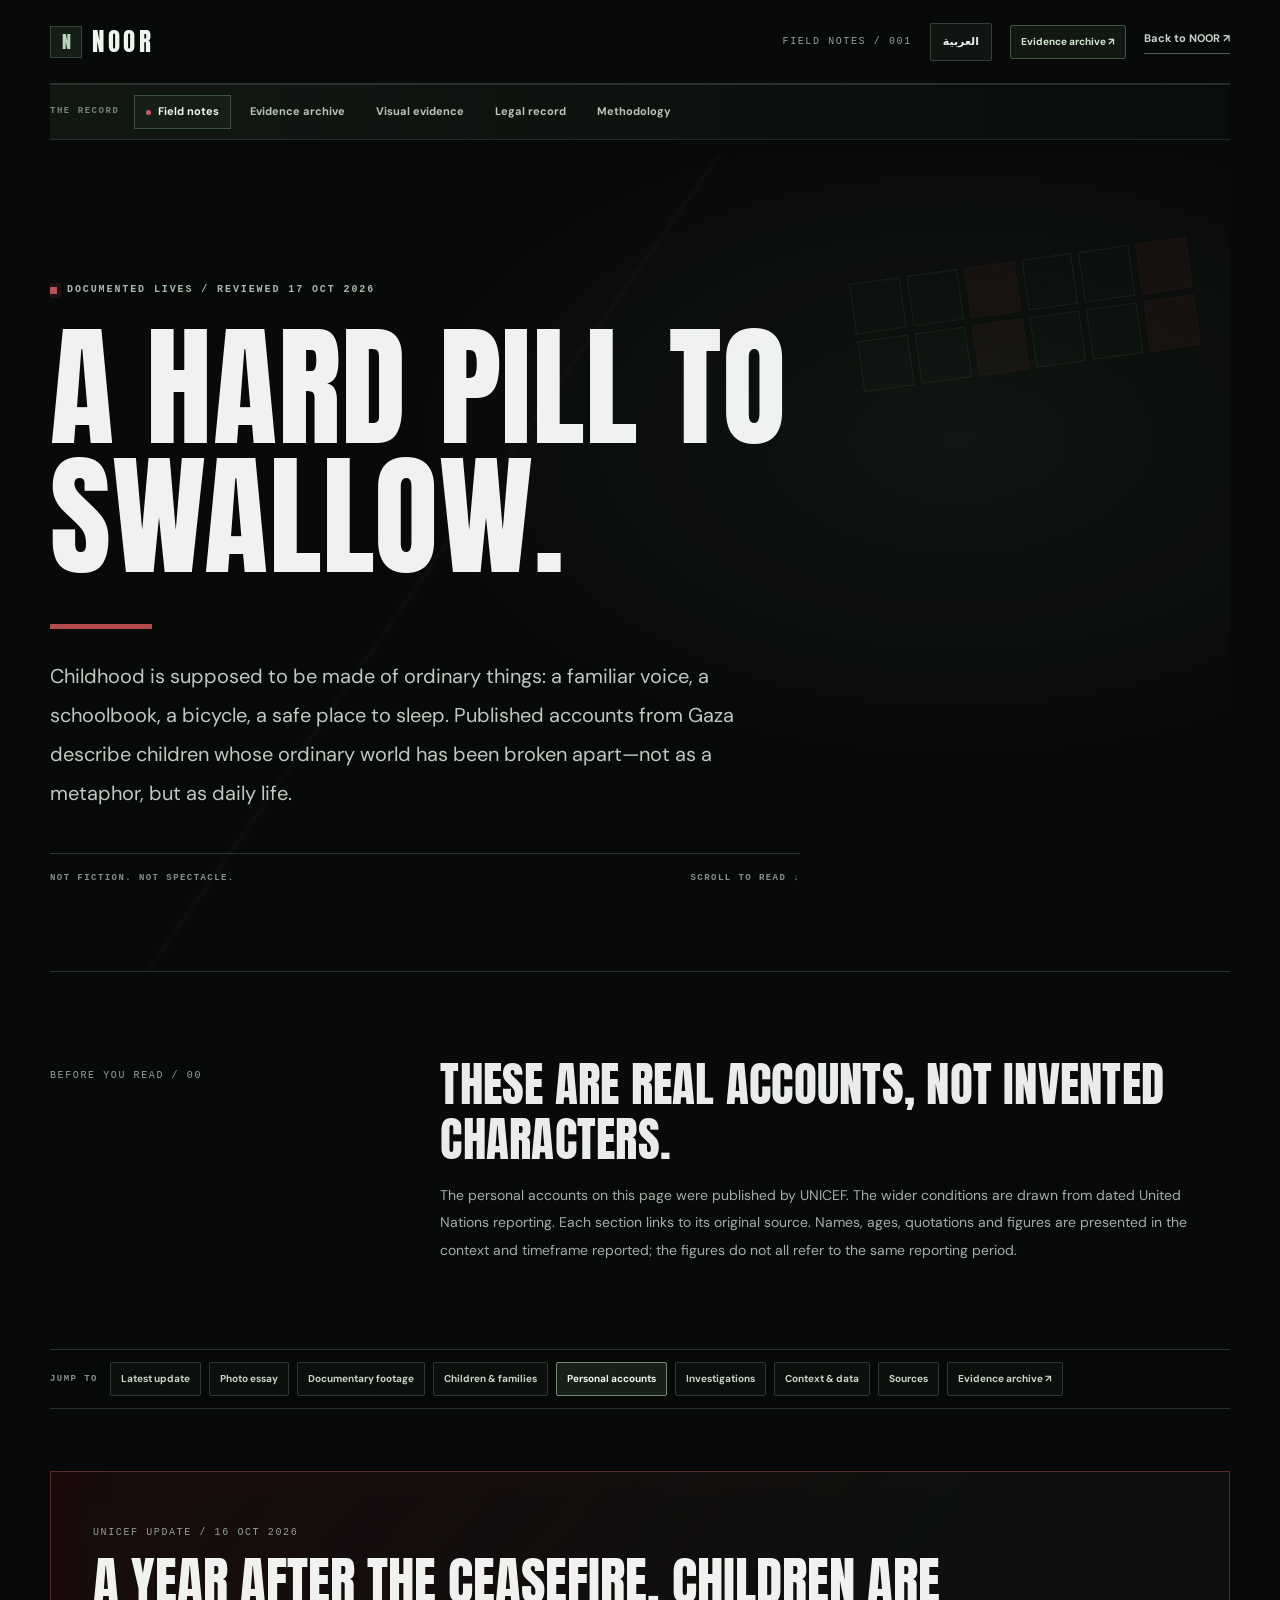
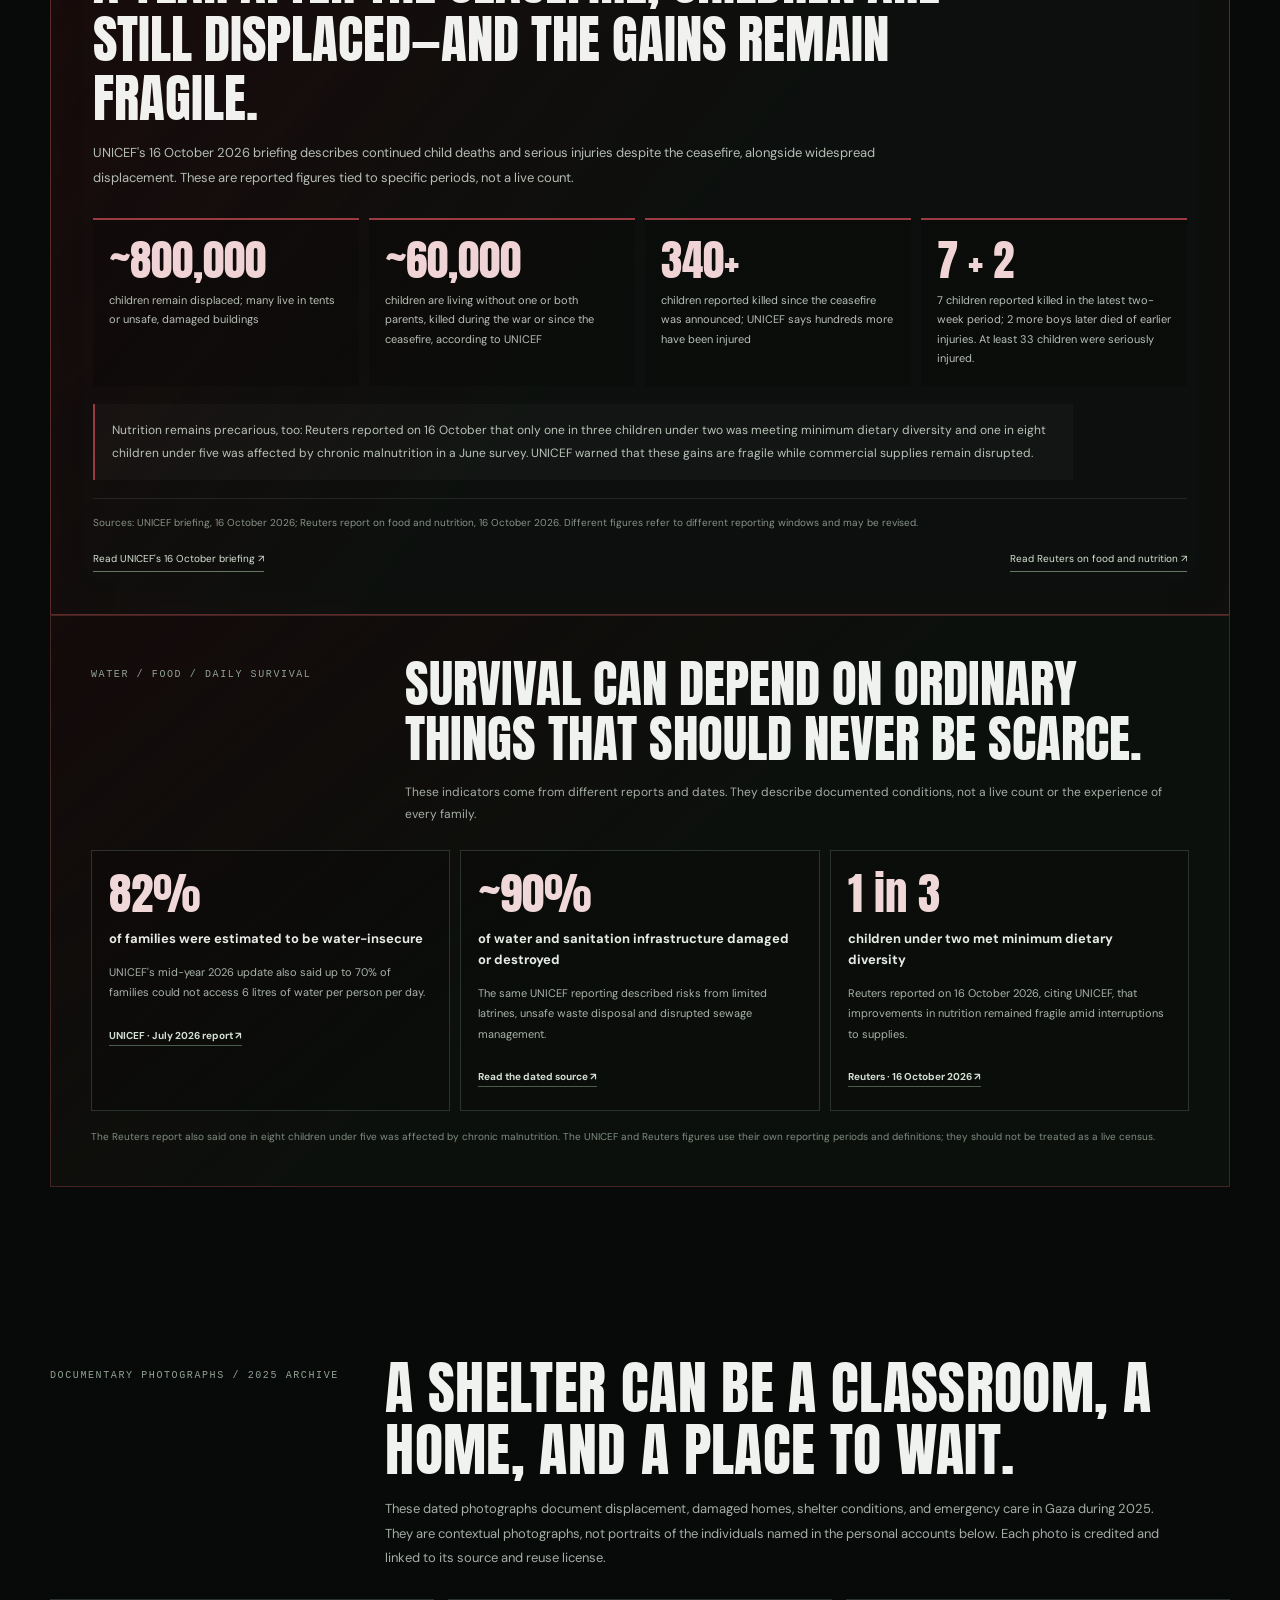
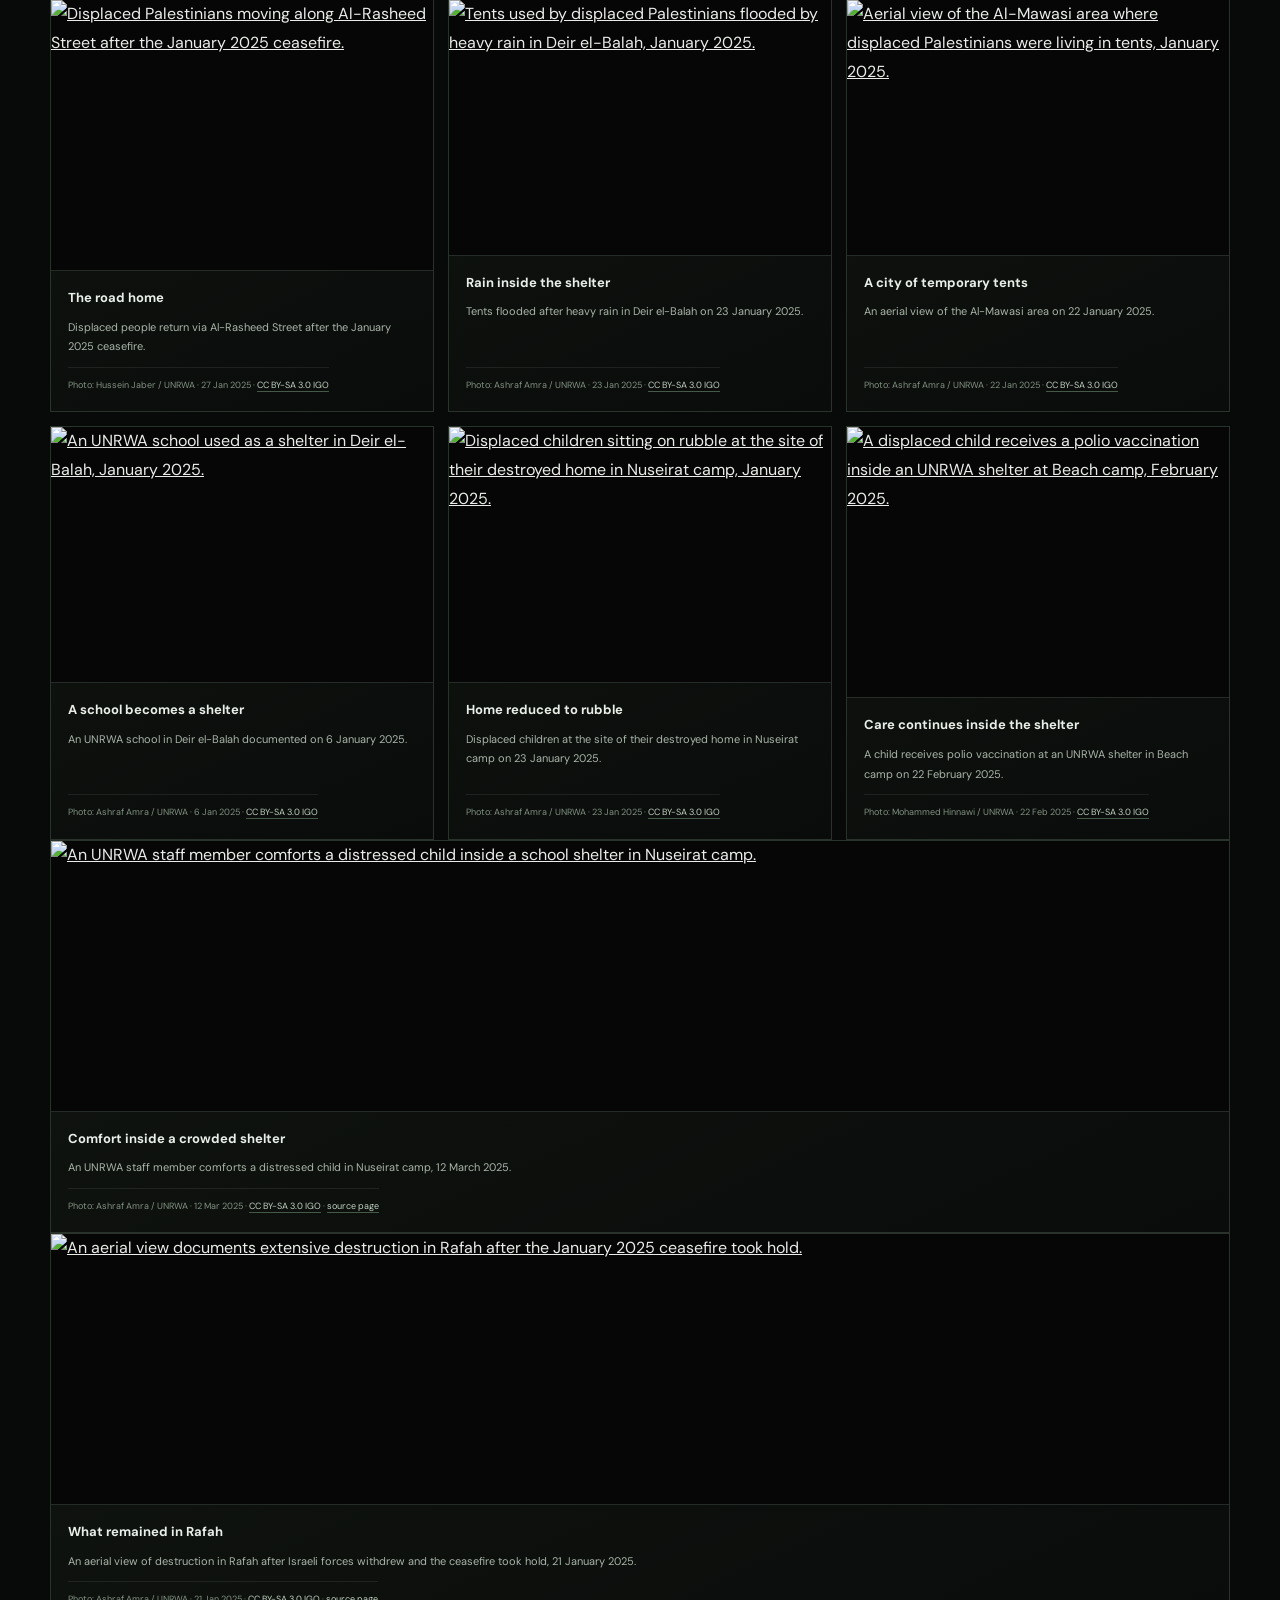
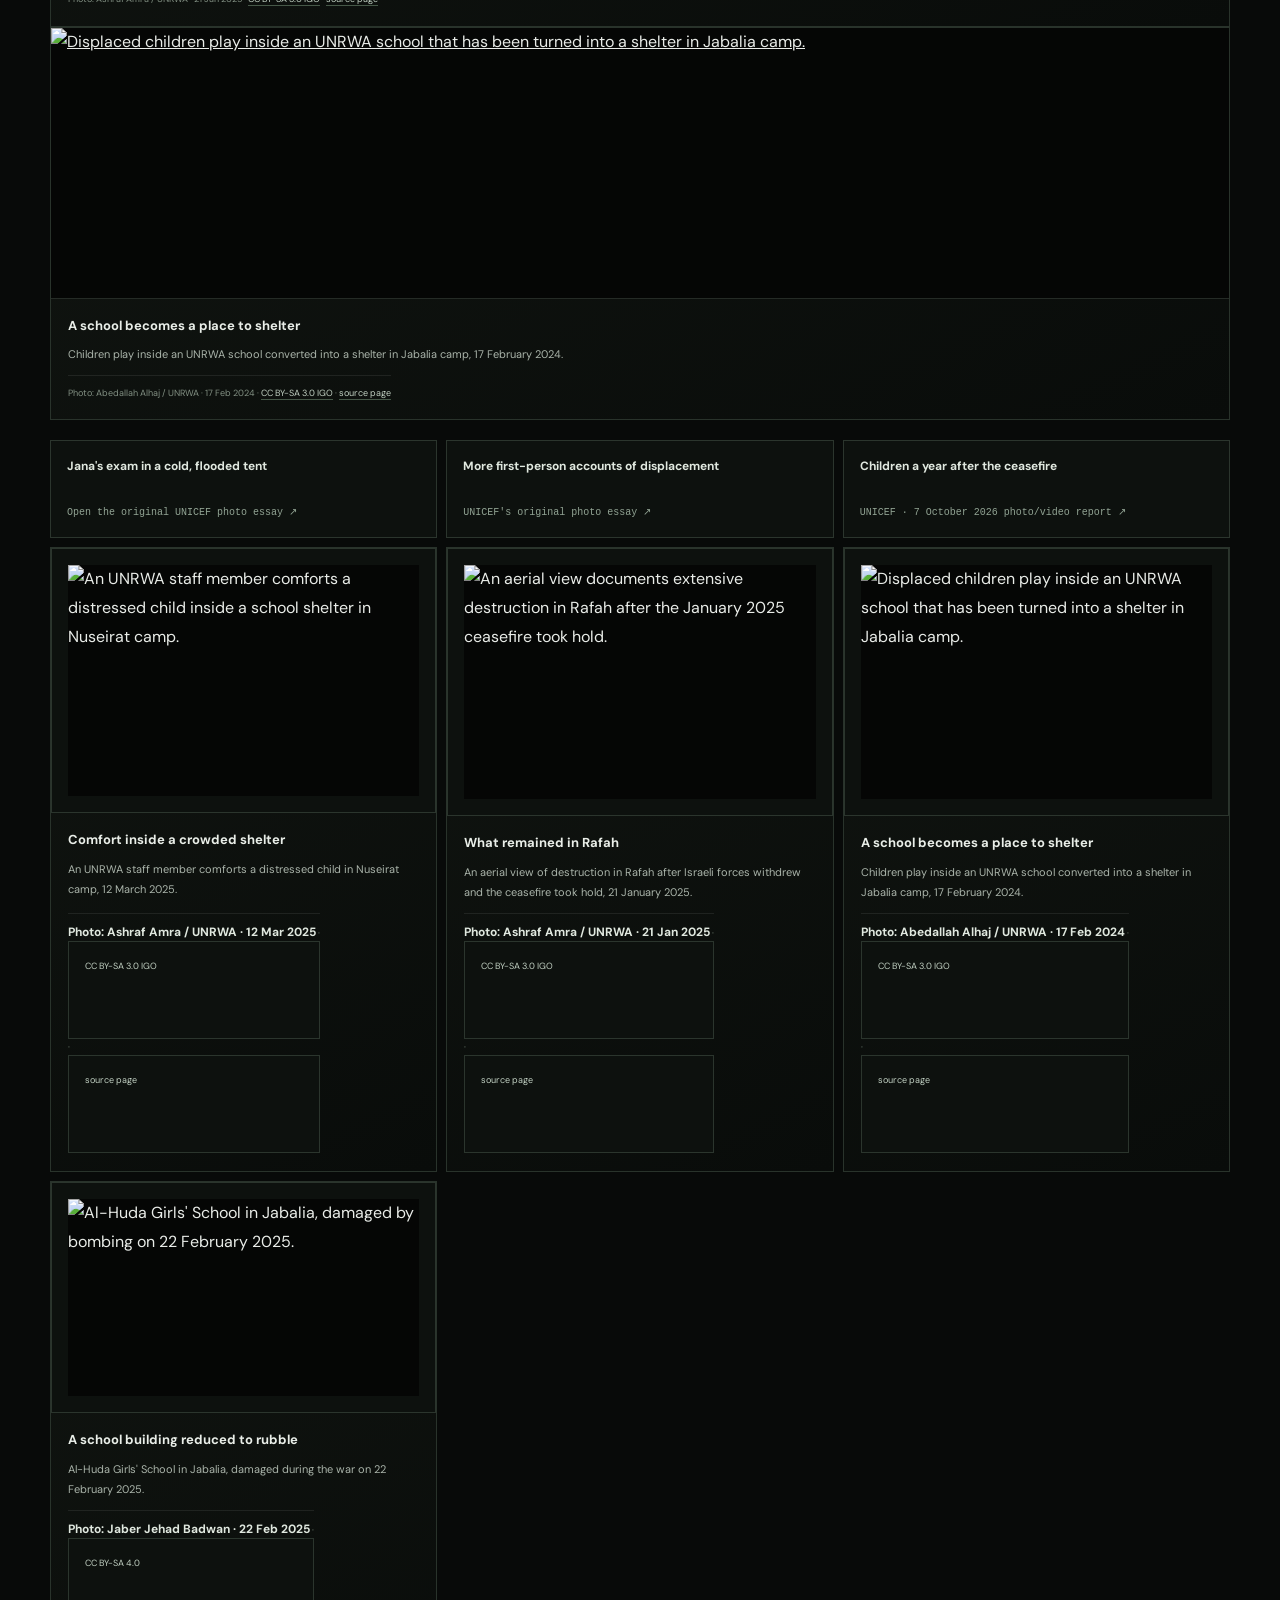
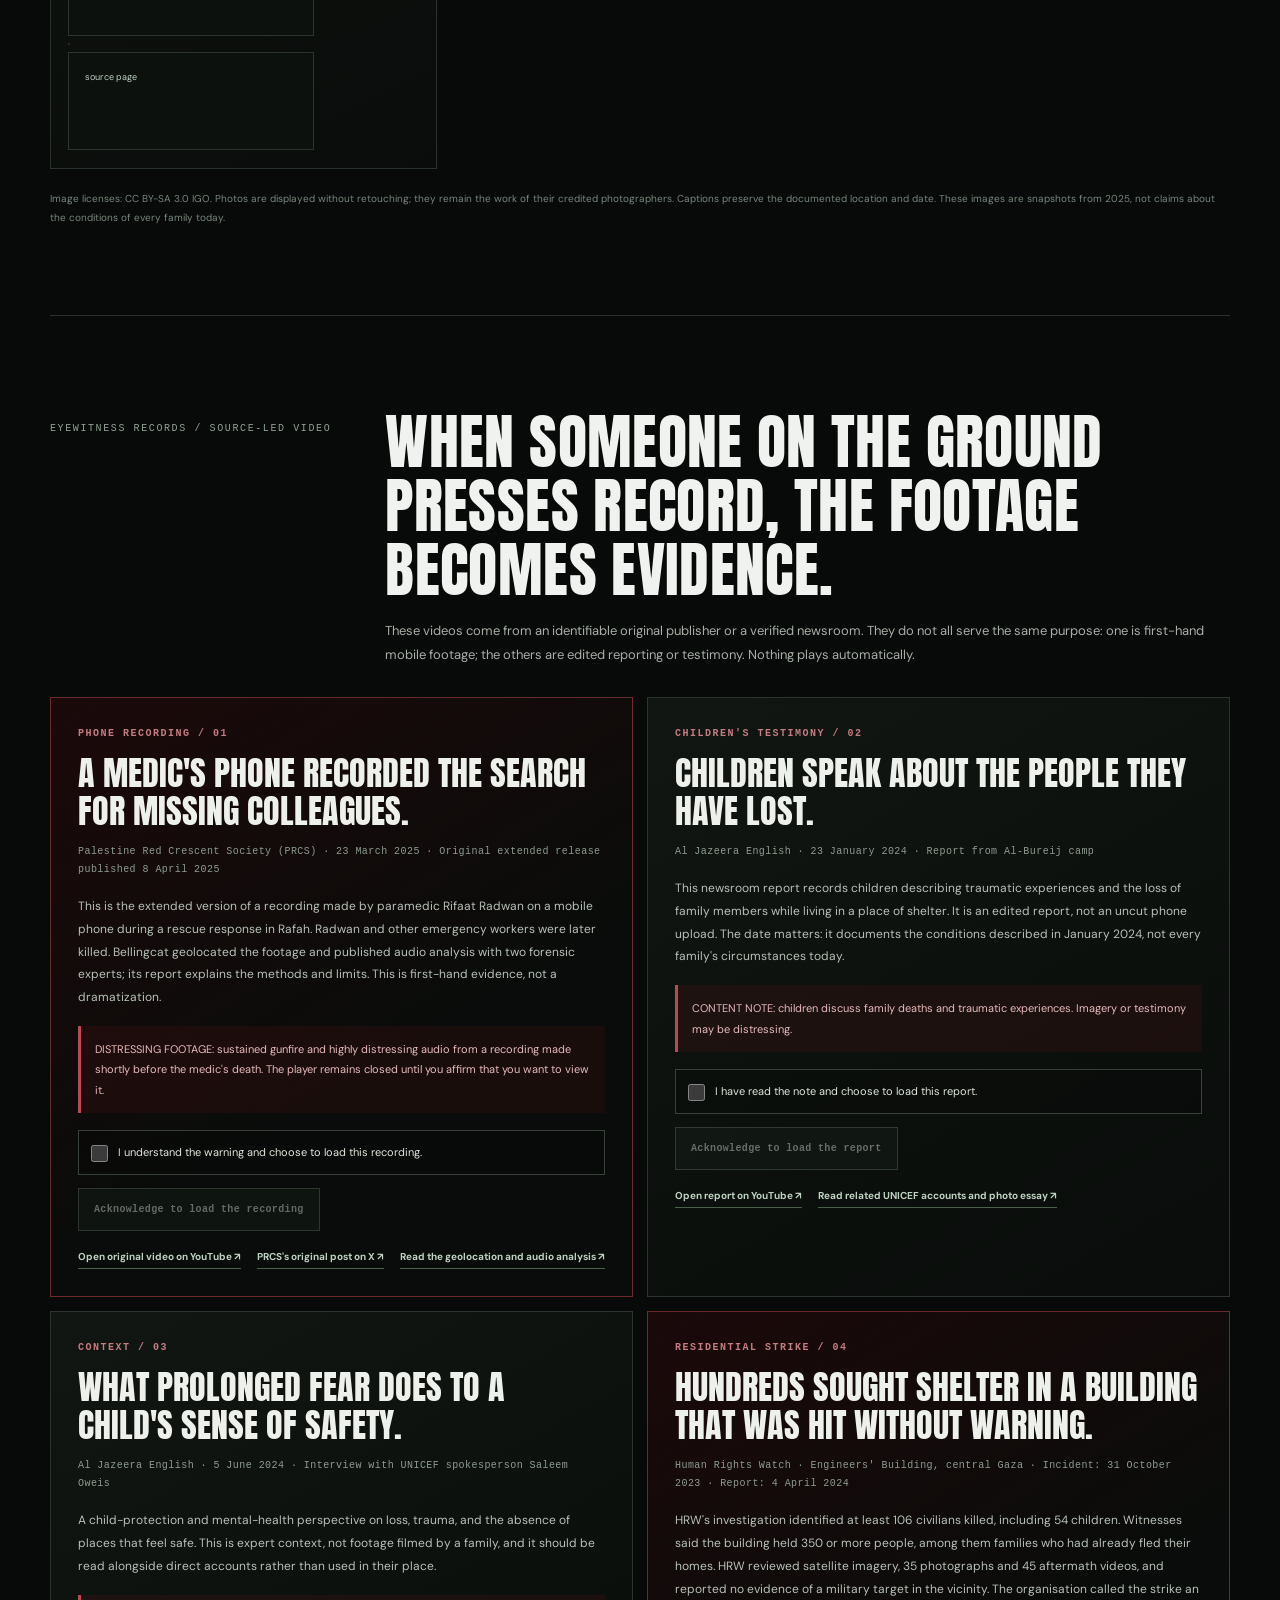
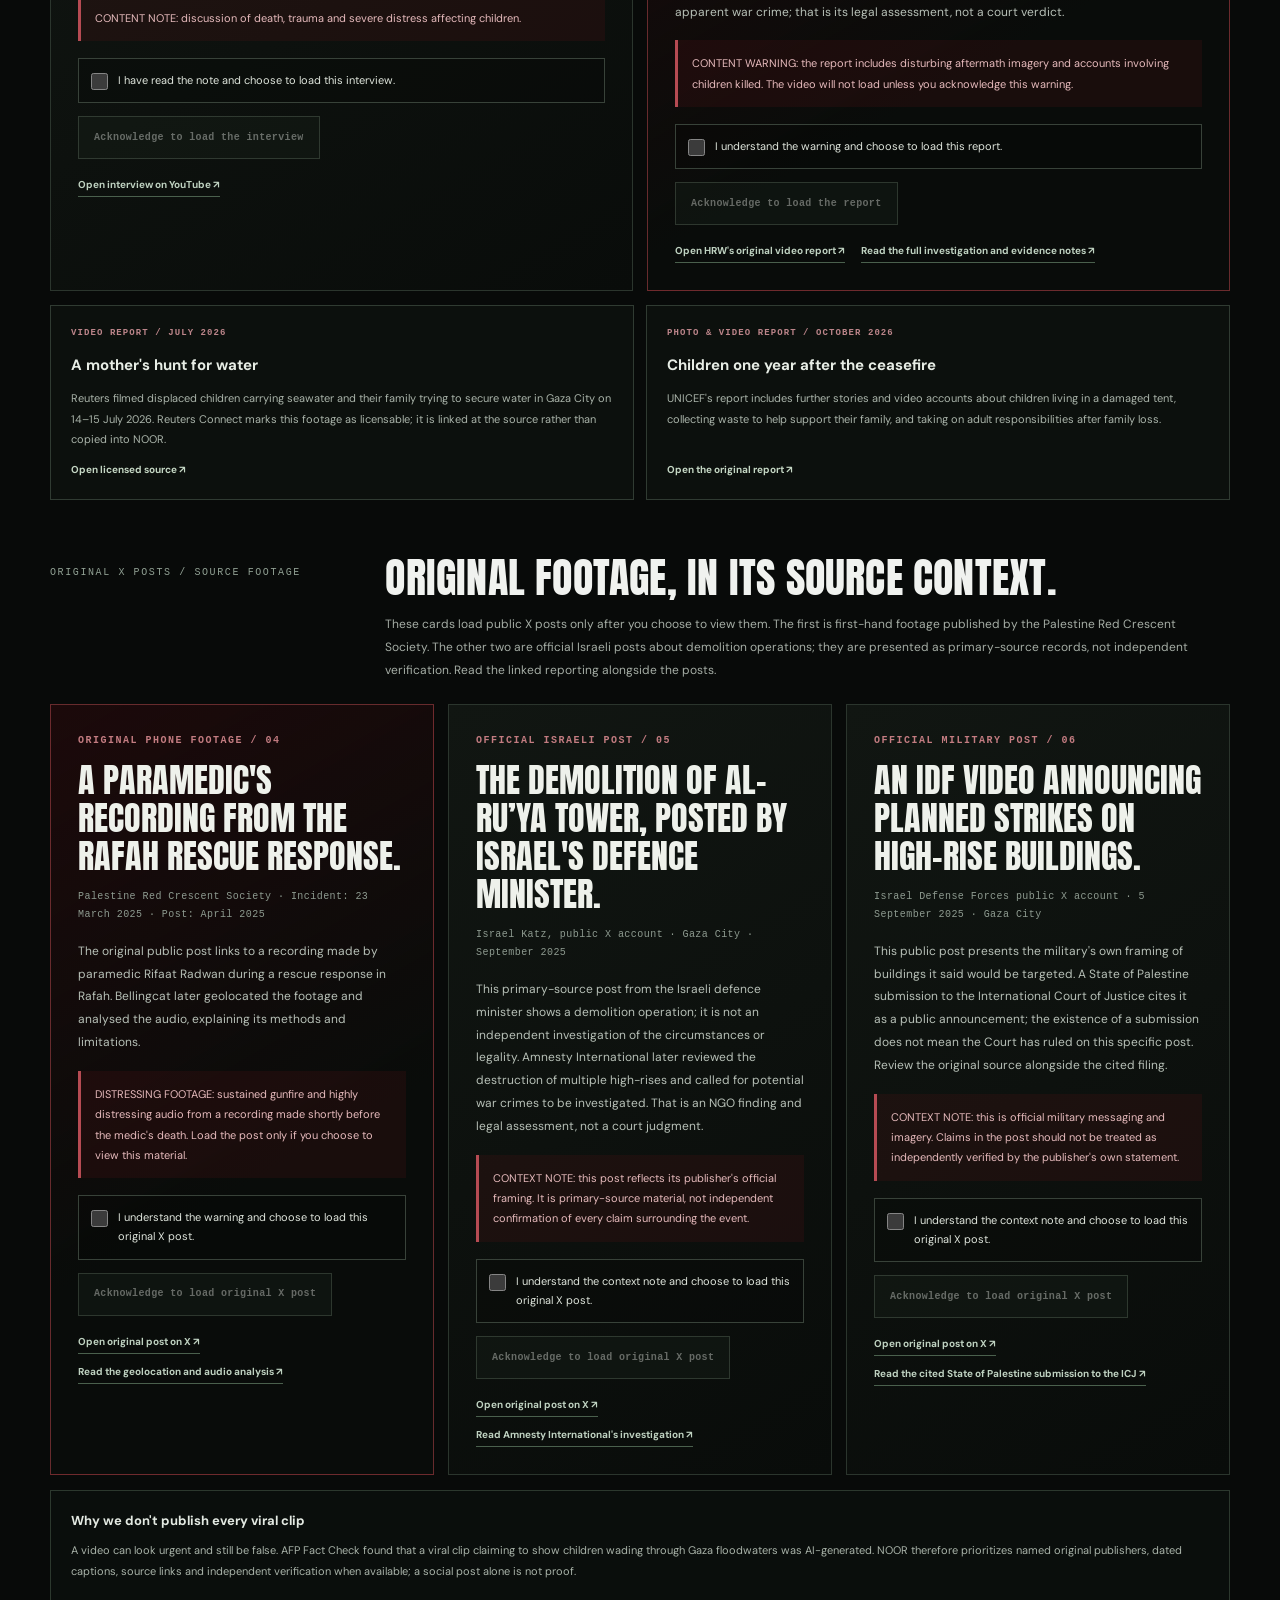
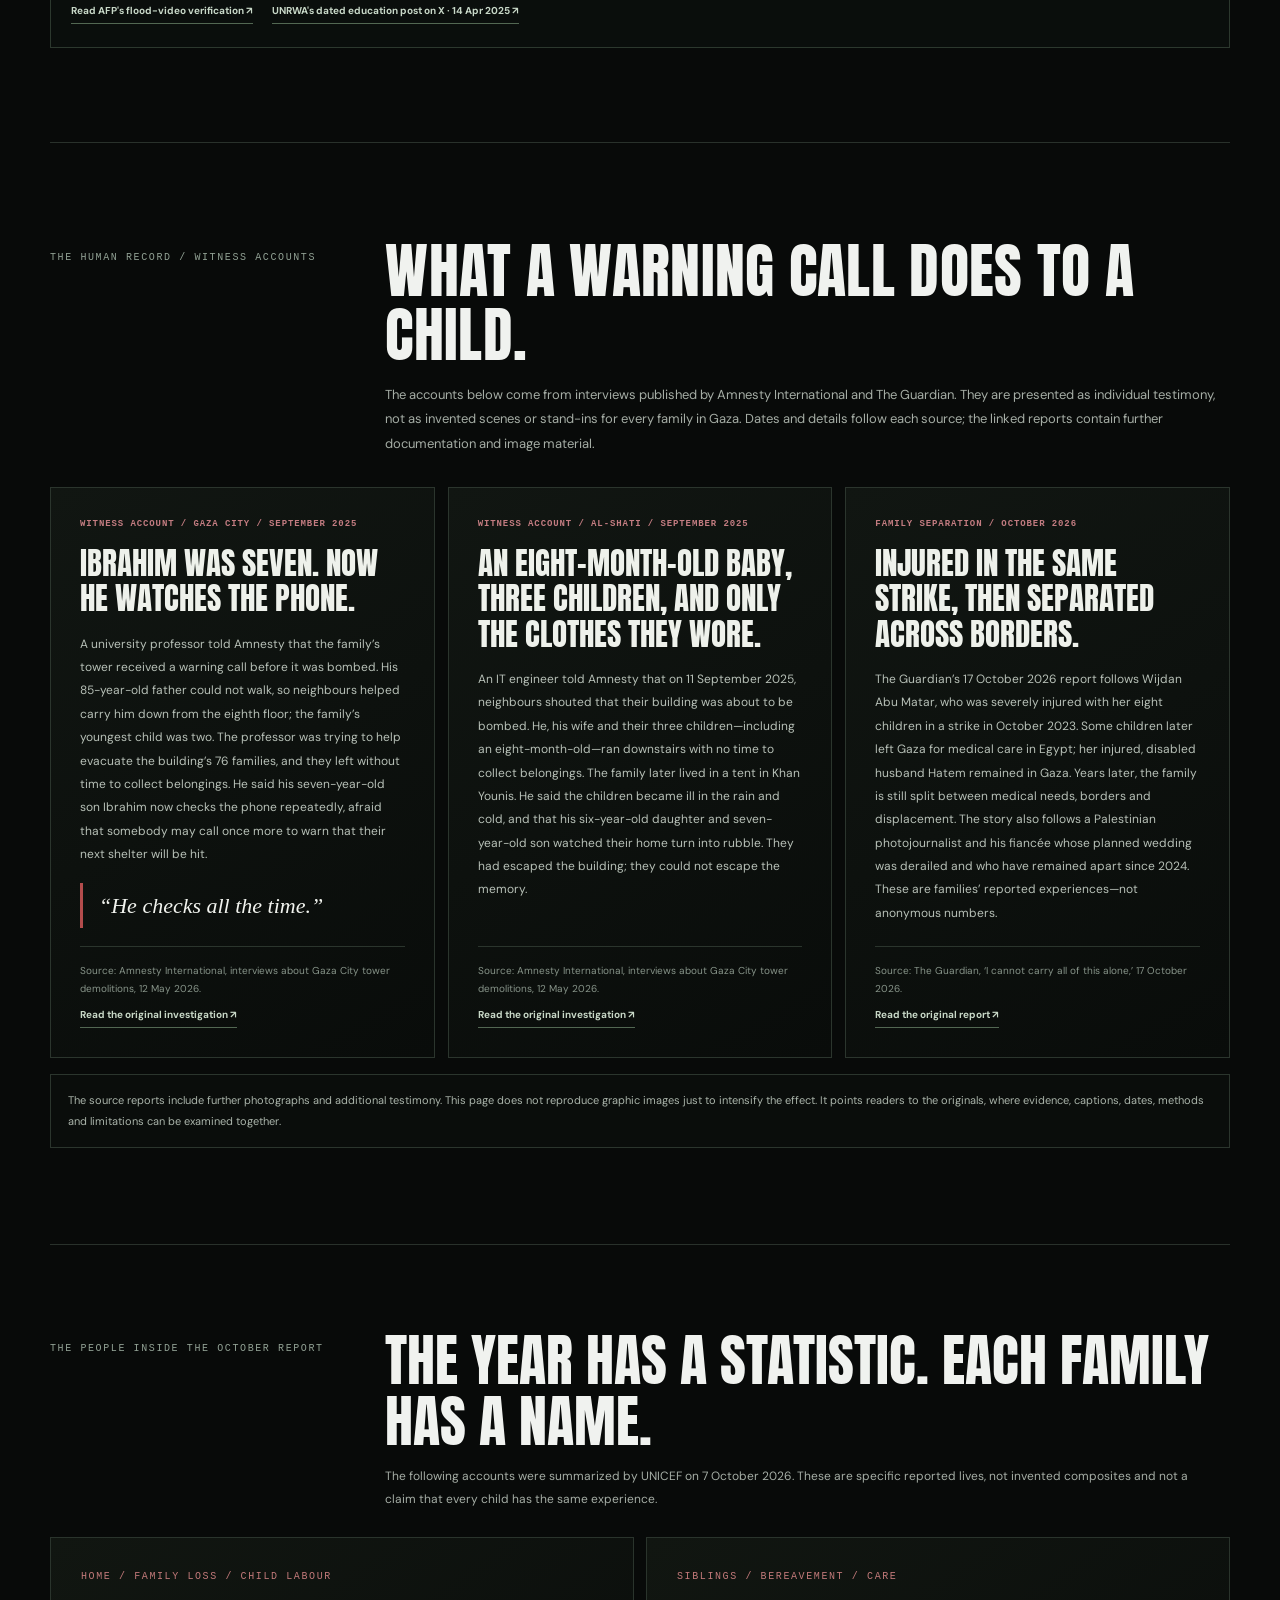
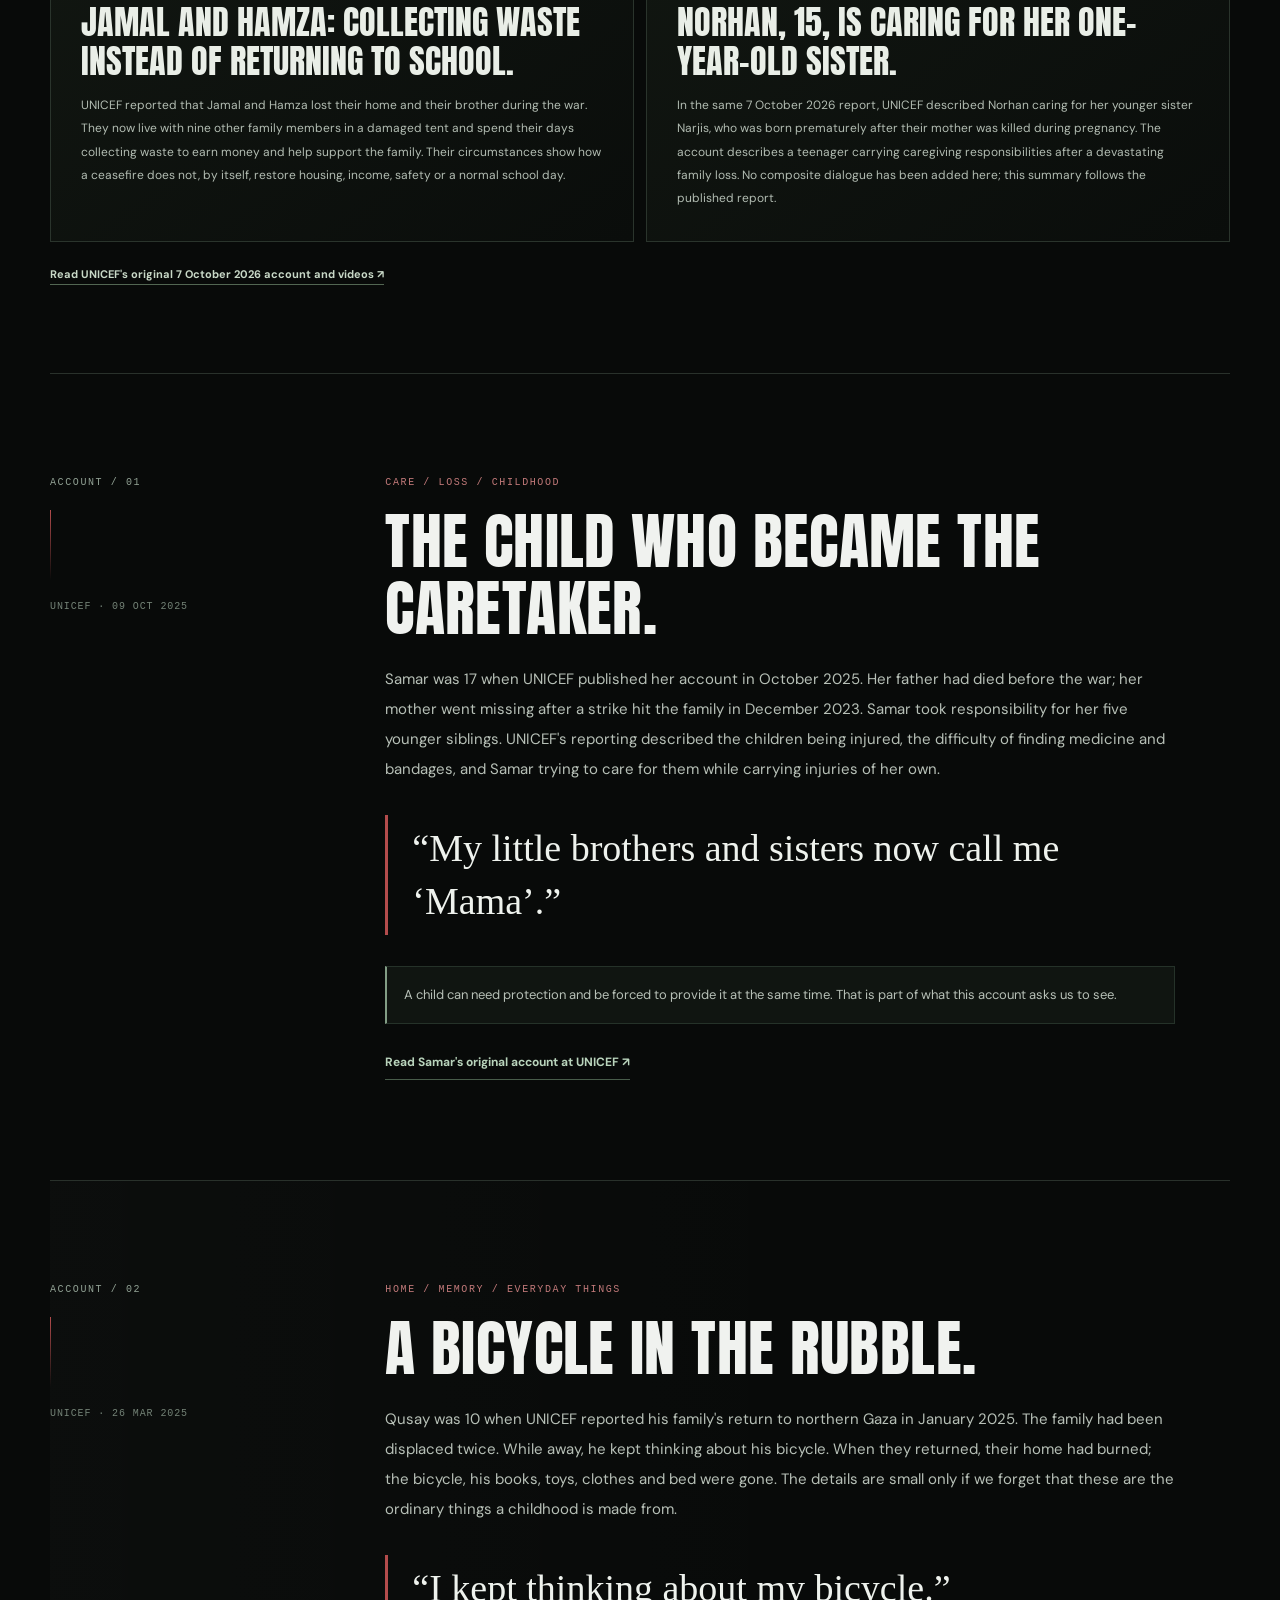
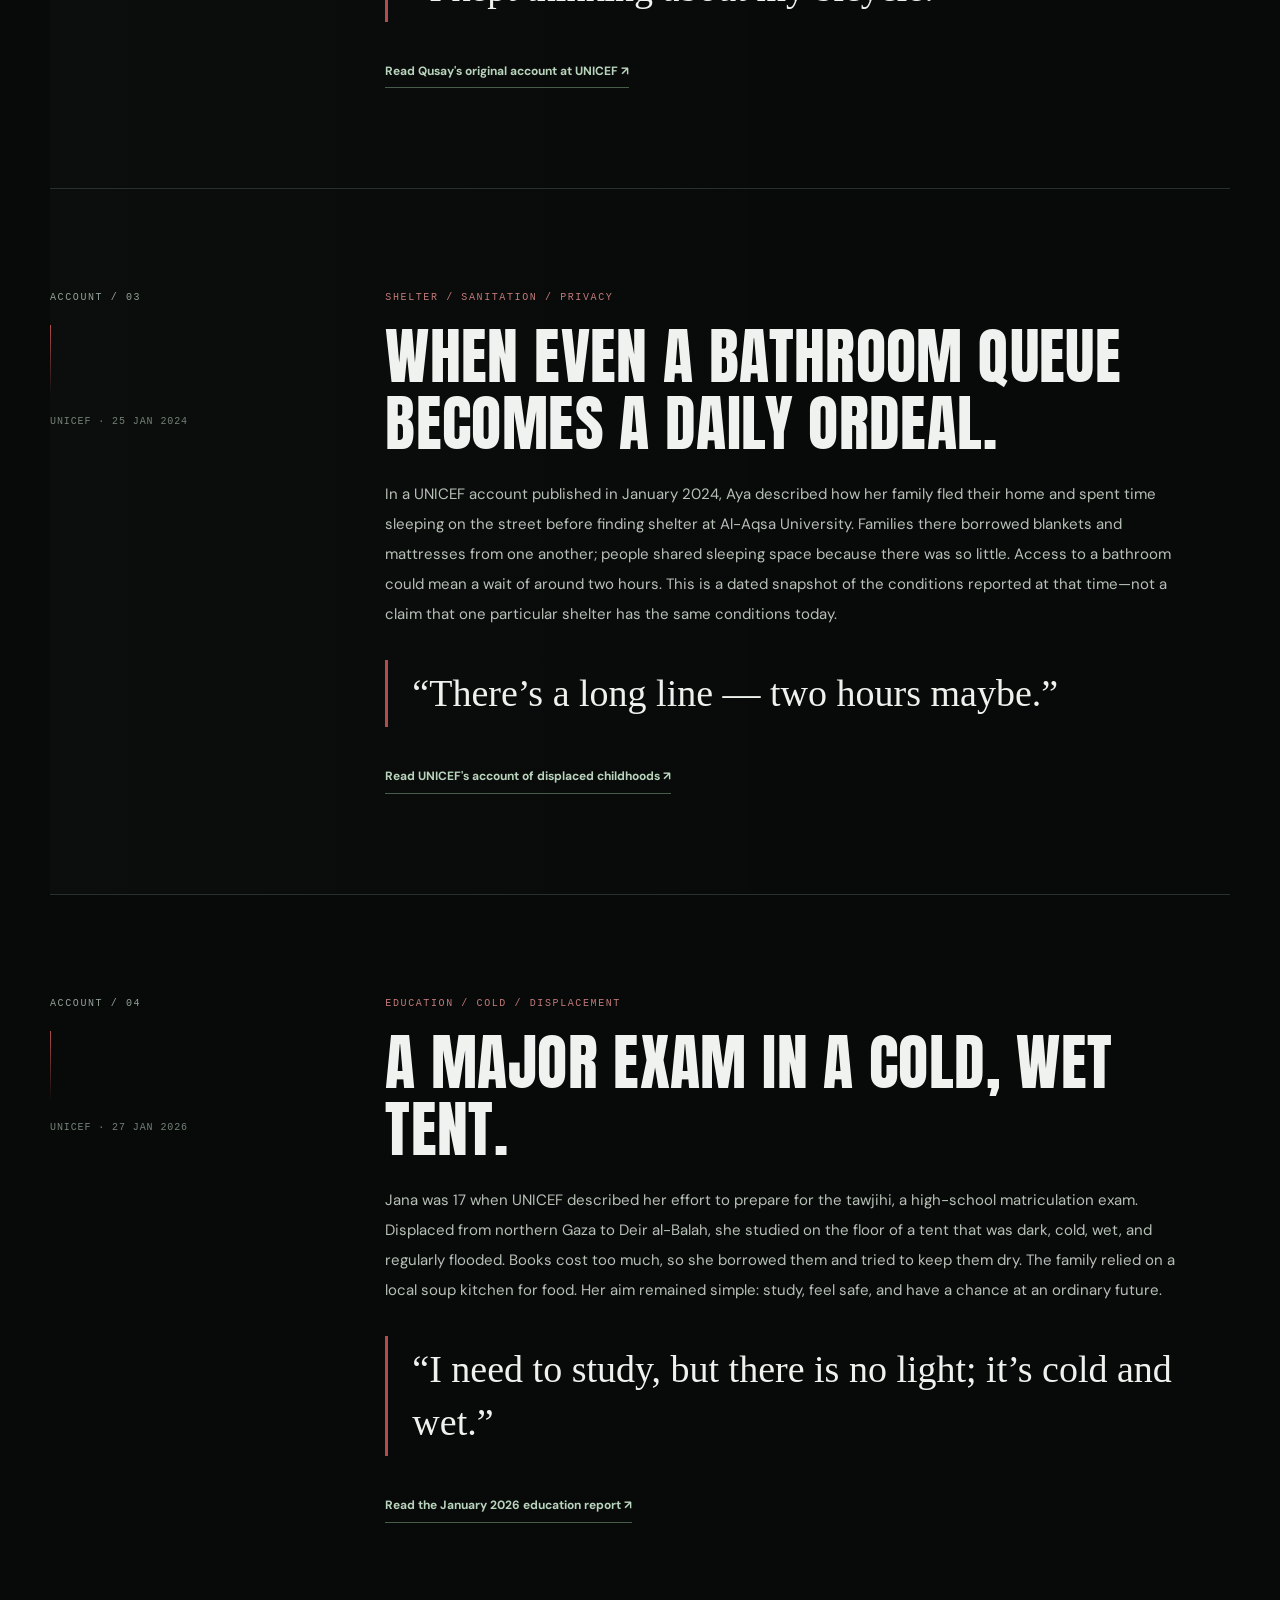
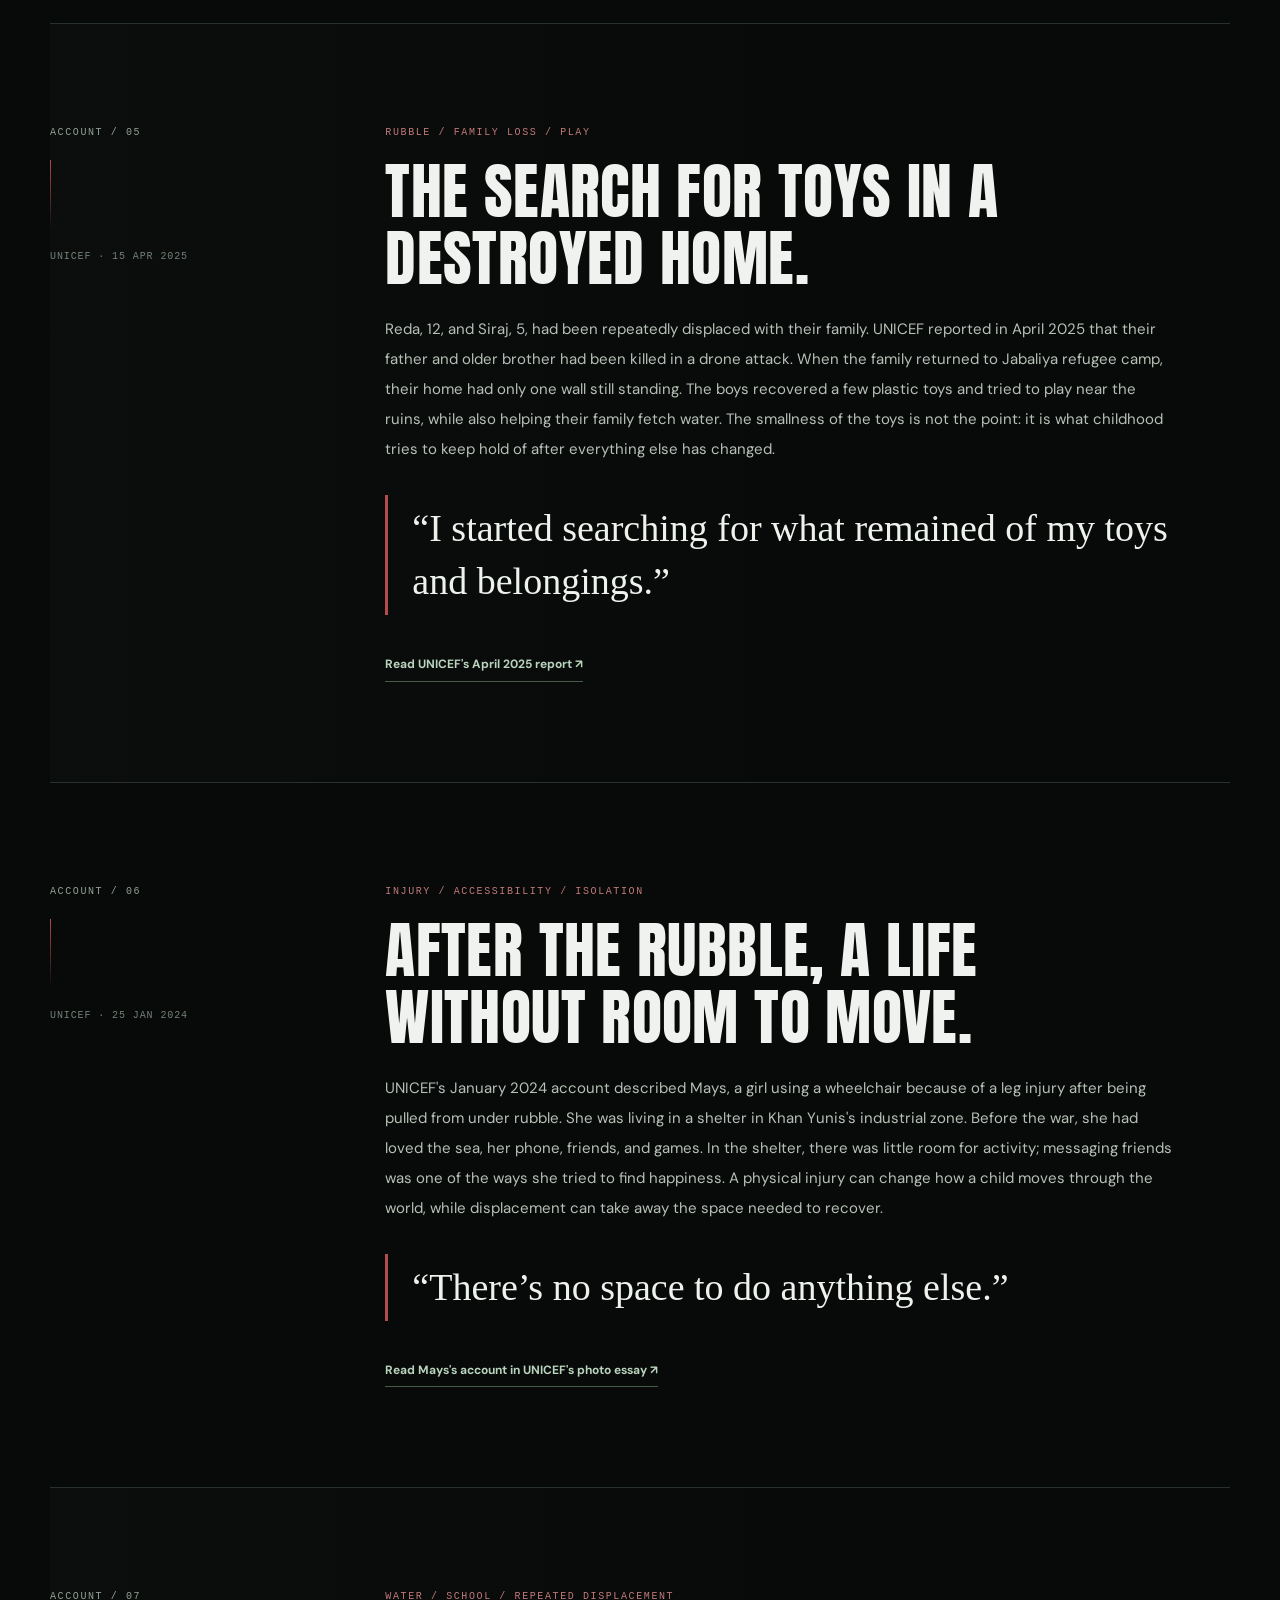
==== a-hard-pill-to-swallow.html @ 8951b04f "Add connected visual and legal navigation to field notes" ====
<!doctype html>
<html lang="en" dir="ltr">
<head>
  <meta charset="utf-8">
  <meta name="viewport" content="width=device-width, initial-scale=1, viewport-fit=cover">
  <meta name="theme-color" content="#080a09">
  <meta name="description" content="Documented accounts and dated humanitarian reporting about the lives children are trying to live in Gaza: loss, family responsibility, education, shelter, and survival.">
  <meta name="robots" content="index,follow">
  <meta property="og:type" content="article">
  <meta property="og:title" content="A hard pill to swallow — NOOR Field Notes">
  <meta property="og:description" content="Documented accounts, dated humanitarian reporting and carefully sourced evidence about children and families in Gaza.">
  <meta property="og:site_name" content="NOOR — A light for every child">
  <meta property="og:locale" content="en_US">
  <meta property="og:url" content="https://gaza-zeta.vercel.app/a-hard-pill-to-swallow.html">
  <meta property="og:image" content="https://raw.githubusercontent.com/64r3al/GAZA/main/assets/hero/child-receiving-a-meal.jpg">
  <meta property="og:image:alt" content="A child receiving a meal during a food distribution">
  <meta property="article:modified_time" content="2026-10-17T00:00:00Z">
  <meta name="twitter:card" content="summary_large_image">
  <meta name="twitter:title" content="A hard pill to swallow — NOOR Field Notes">
  <meta name="twitter:description" content="Documented accounts and carefully sourced reporting on the impact of the Gaza conflict on children and families.">
  <meta name="twitter:image" content="https://raw.githubusercontent.com/64r3al/GAZA/main/assets/hero/child-receiving-a-meal.jpg">
  <meta name="twitter:image:alt" content="A child receiving a meal during a food distribution">
  <link rel="canonical" href="https://gaza-zeta.vercel.app/a-hard-pill-to-swallow.html">
  <title>A hard pill to swallow | NOOR Field Notes</title>
  <script>
    try {
      if (sessionStorage.getItem('noor-story-arrival') === '1') {
        document.documentElement.classList.add('story-arrival-pending');
        sessionStorage.removeItem('noor-story-arrival');
      }
    } catch (_) { /* Story remains readable when storage is disabled. */ }
  </script>
  <link rel="preconnect" href="https://fonts.googleapis.com">
  <link rel="preconnect" href="https://fonts.gstatic.com" crossorigin>
  <link href="https://fonts.googleapis.com/css2?family=Anton&family=Cairo:wght@400;600;700;800&family=DM+Sans:wght@400;500;600;700&display=swap" rel="stylesheet">
  <link rel="stylesheet" href="css/style.css">
  <link rel="stylesheet" href="css/story.css">
  <link rel="stylesheet" href="css/research.css">
  <script src="js/story.js" defer></script>
</head>
<body class="story-body">
  <a class="story-skip" href="#story-main" data-en="Skip to story" data-ar="انتقل إلى القصة">Skip to story</a>
  <div class="story-shell">
    <header class="story-header">
      <a class="story-wordmark" href="index.html" aria-label="NOOR home"><span class="story-mark" aria-hidden="true">N</span><span>NOOR</span></a>
      <div class="story-header-actions">
        <span class="story-header-label" data-en="FIELD NOTES / 001" data-ar="ملاحظات ميدانية / 001">FIELD NOTES / 001</span>
        <button class="story-language" id="story-language" type="button" aria-label="Switch language to Arabic" data-en="العربية" data-ar="English">العربية</button>
        <a class="story-archive-link" href="evidence-archive.html" data-en="Evidence archive ↗" data-ar="أرشيف الأدلة ↗">Evidence archive ↗</a>
        <a class="story-back" href="index.html" data-en="Back to NOOR ↗" data-ar="العودة إلى نور ↗">Back to NOOR ↗</a>
      </div>
    </header>

    <nav class="research-nav" aria-label="Evidence project navigation" data-en-aria="Evidence project navigation" data-ar-aria="التنقّل في مشروع الأدلة">
      <div class="research-nav-inner">
        <span class="research-nav-label" data-en="THE RECORD" data-ar="السجل">THE RECORD</span>
        <a href="a-hard-pill-to-swallow.html" aria-current="page" data-en="Field notes" data-ar="ملاحظات ميدانية">Field notes</a>
        <a href="evidence-archive.html" data-en="Evidence archive" data-ar="أرشيف الأدلة">Evidence archive</a>
        <a href="visual-evidence.html" data-en="Visual evidence" data-ar="الأدلة المرئية">Visual evidence</a>
        <a href="legal-record.html" data-en="Legal record" data-ar="السجل القانوني">Legal record</a>
        <a href="methodology.html" data-en="Methodology" data-ar="المنهجية">Methodology</a>
      </div>
    </nav>

    <main id="story-main">
      <section class="story-hero" aria-labelledby="story-title">
        <div class="story-hero-grid" aria-hidden="true"><span></span><span></span><span></span><span></span><span></span><span></span><span></span><span></span><span></span><span></span><span></span><span></span></div>
        <p class="story-kicker"><span class="story-kicker-dot" aria-hidden="true"></span><span data-en="DOCUMENTED LIVES / REVIEWED 17 OCT 2026" data-ar="حكايات موثّقة / مراجعة 17 أكتوبر 2026">DOCUMENTED LIVES / REVIEWED 17 OCT 2026</span></p>
        <h1 class="story-display" id="story-title" data-en="A hard pill to swallow." data-ar="حقيقة يصعب تقبّلها.">A hard pill to swallow.</h1>
        <p class="story-deck" data-en="Childhood is supposed to be made of ordinary things: a familiar voice, a schoolbook, a bicycle, a safe place to sleep. Published accounts from Gaza describe children whose ordinary world has been broken apart—not as a metaphor, but as daily life." data-ar="من المفترض أن تتكوّن الطفولة من أشياء عادية: صوت مألوف، وكتاب مدرسي، ودراجة، ومكان آمن للنوم. تنقل تقارير منشورة من غزة حكايات أطفال تحطّم عالمهم اليومي؛ لا كمجاز، بل كواقع يعيشونه.">Childhood is supposed to be made of ordinary things: a familiar voice, a schoolbook, a bicycle, a safe place to sleep. Published accounts from Gaza describe children whose ordinary world has been broken apart—not as a metaphor, but as daily life.</p>
        <div class="story-hero-foot">
          <span data-en="NOT FICTION. NOT SPECTACLE." data-ar="ليست خيالاً. وليست مشهداً للاستعراض.">NOT FICTION. NOT SPECTACLE.</span>
          <span data-en="SCROLL TO READ ↓" data-ar="مرّر للقراءة ↓">SCROLL TO READ ↓</span>
        </div>
      </section>

      <section class="story-context story-reveal" aria-labelledby="context-title">
        <p class="story-index" data-en="BEFORE YOU READ / 00" data-ar="قبل القراءة / 00">BEFORE YOU READ / 00</p>
        <div>
          <h2 id="context-title" data-en="These are real accounts, not invented characters." data-ar="هذه حكايات حقيقية، وليست شخصيات متخيّلة.">These are real accounts, not invented characters.</h2>
          <p data-en="The personal accounts on this page were published by UNICEF. The wider conditions are drawn from dated United Nations reporting. Each section links to its original source. Names, ages, quotations and figures are presented in the context and timeframe reported; the figures do not all refer to the same reporting period." data-ar="نشرت اليونيسف الحكايات الشخصية الواردة هنا، وتستند معلومات الظروف العامة إلى تقارير أممية مؤرخة. يتضمن كل قسم رابطاً إلى مصدره الأصلي. تُعرض الأسماء والأعمار والاقتباسات والأرقام ضمن سياقها والفترة التي أوردها المصدر؛ ولا تشير جميع الأرقام إلى الفترة نفسها.">The personal accounts on this page were published by UNICEF. The wider conditions are drawn from dated United Nations reporting. Each section links to its original source. Names, ages, quotations and figures are presented in the context and timeframe reported; the figures do not all refer to the same reporting period.</p>
        </div>
      </section>

      <nav class="story-jump-nav" aria-label="Navigate the field notes" data-en-aria="Navigate the field notes" data-ar-aria="تصفّح الملاحظات الميدانية">
        <span class="story-jump-label" data-en="JUMP TO" data-ar="انتقل إلى">JUMP TO</span>
        <a href="#current-update-title" data-en="Latest update" data-ar="آخر تحديث">Latest update</a>
        <a href="#photo-essay-title" data-en="Photo essay" data-ar="الصور">Photo essay</a>
        <a href="#media-doc-title" data-en="Documentary footage" data-ar="لقطات وثائقية">Documentary footage</a>
        <a href="#lived-accounts-title" data-en="Children & families" data-ar="الأطفال والعائلات">Children &amp; families</a>
        <a href="#current-accounts-title" data-en="Personal accounts" data-ar="حكايات شخصية">Personal accounts</a>
        <a href="#investigations-title" data-en="Investigations" data-ar="تحقيقات">Investigations</a>
        <a href="#reality-title" data-en="Context & data" data-ar="السياق والأرقام">Context &amp; data</a>
        <a href="#sources-title" data-en="Sources" data-ar="المصادر">Sources</a>
        <a href="evidence-archive.html" data-en="Evidence archive ↗" data-ar="أرشيف الأدلة ↗">Evidence archive ↗</a>
      </nav>

      <section class="story-current-update story-reveal" aria-labelledby="current-update-title">
        <div class="story-current-update-head">
          <p class="story-index" data-en="UNICEF UPDATE / 16 OCT 2026" data-ar="تحديث اليونيسف / 16 أكتوبر 2026">UNICEF UPDATE / 16 OCT 2026</p>
          <h2 id="current-update-title" data-en="A year after the ceasefire, children are still displaced—and the gains remain fragile." data-ar="بعد عام على وقف إطلاق النار، لا يزال الأطفال نازحين والمكاسب هشّة.">A year after the ceasefire, children are still displaced—and the gains remain fragile.</h2>
          <p data-en="UNICEF's 16 October 2026 briefing describes continued child deaths and serious injuries despite the ceasefire, alongside widespread displacement. These are reported figures tied to specific periods, not a live count." data-ar="يصف إحاطة اليونيسف الصادرة في 16 أكتوبر 2026 استمرار مقتل الأطفال وإصابتهم بجروح خطيرة رغم وقف إطلاق النار، إلى جانب النزوح الواسع. هذه أرقام واردة في تقارير لفترات محددة وليست إحصاءً لحظياً.">UNICEF's 16 October 2026 briefing describes continued child deaths and serious injuries despite the ceasefire, alongside widespread displacement. These are reported figures tied to specific periods, not a live count.</p>
        </div>
        <div class="story-update-metrics">
          <article class="story-update-metric">
            <p class="story-update-value" dir="ltr">~800,000</p>
            <p data-en="children remain displaced; many live in tents or unsafe, damaged buildings" data-ar="طفل لا يزالون نازحين؛ ويعيش كثيرون في خيام أو مبانٍ متضررة وغير آمنة">children remain displaced; many live in tents or unsafe, damaged buildings</p>
          </article>
          <article class="story-update-metric">
            <p class="story-update-value" dir="ltr">~60,000</p>
            <p data-en="children are living without one or both parents, killed during the war or since the ceasefire, according to UNICEF" data-ar="طفل يعيشون من دون أحد الوالدين أو كليهما، بعد مقتلهما خلال الحرب أو منذ وقف إطلاق النار، وفقاً لليونيسف">children are living without one or both parents, killed during the war or since the ceasefire, according to UNICEF</p>
          </article>
          <article class="story-update-metric">
            <p class="story-update-value" dir="ltr">340+</p>
            <p data-en="children reported killed since the ceasefire was announced; UNICEF says hundreds more have been injured" data-ar="طفل أُبلغ عن مقتلهم منذ إعلان وقف إطلاق النار؛ وتقول اليونيسف إن مئات آخرين أُصيبوا">children reported killed since the ceasefire was announced; UNICEF says hundreds more have been injured</p>
          </article>
          <article class="story-update-metric">
            <p class="story-update-value" dir="ltr">7 + 2</p>
            <p data-en="7 children reported killed in the latest two-week period; 2 more boys later died of earlier injuries. At least 33 children were seriously injured." data-ar="أُبلغ عن مقتل 7 أطفال خلال أحدث فترة من أسبوعين؛ وتوفي صبيان آخران متأثرين بإصابات سابقة. وأُصيب 33 طفلاً على الأقل بجروح خطيرة.">7 children reported killed in the latest two-week period; 2 more boys later died of earlier injuries. At least 33 children were seriously injured.</p>
          </article>
        </div>
        <p class="story-update-nutrition" data-en="Nutrition remains precarious, too: Reuters reported on 16 October that only one in three children under two was meeting minimum dietary diversity and one in eight children under five was affected by chronic malnutrition in a June survey. UNICEF warned that these gains are fragile while commercial supplies remain disrupted." data-ar="ولا يزال الوضع الغذائي هشّاً أيضاً: ذكرت رويترز في 16 أكتوبر أن طفلاً واحداً فقط من كل ثلاثة أطفال دون الثانية يحقق الحد الأدنى من تنوع الغذاء، وأن طفلاً واحداً من كل ثمانية دون الخامسة تأثر بسوء التغذية المزمن في مسح أُجري في يونيو. وحذرت اليونيسف من هشاشة التحسن مع استمرار اضطراب الإمدادات التجارية.">Nutrition remains precarious, too: Reuters reported on 16 October that only one in three children under two was meeting minimum dietary diversity and one in eight children under five was affected by chronic malnutrition in a June survey. UNICEF warned that these gains are fragile while commercial supplies remain disrupted.</p>
        <div class="story-update-source">
          <span data-en="Sources: UNICEF briefing, 16 October 2026; Reuters report on food and nutrition, 16 October 2026. Different figures refer to different reporting windows and may be revised." data-ar="المصادر: إحاطة اليونيسف في 16 أكتوبر 2026؛ وتقرير رويترز عن الغذاء والتغذية في 16 أكتوبر 2026. تشير الأرقام المختلفة إلى فترات رصد مختلفة وقد تخضع للمراجعة.">Sources: UNICEF briefing, 16 October 2026; Reuters report on food and nutrition, 16 October 2026. Different figures refer to different reporting windows and may be revised.</span>
          <a href="https://www.unicef.org/mena/press-releases/childhood-defined-struggle-survival-gaza-strip" target="_blank" rel="noopener noreferrer" data-en="Read UNICEF's 16 October briefing ↗" data-ar="اقرأ إحاطة اليونيسف في 16 أكتوبر ↗">Read UNICEF's 16 October briefing ↗</a>
          <a href="https://www.reuters.com/world/middle-east/un-says-gaza-malnutrition-gains-fragile-commercial-supplies-halt-2026-10-16/" target="_blank" rel="noopener noreferrer" data-en="Read Reuters on food and nutrition ↗" data-ar="اقرأ رويترز عن الغذاء والتغذية ↗">Read Reuters on food and nutrition ↗</a>
        </div>
      </section>

      <section class="story-survival-strip story-reveal" aria-labelledby="survival-title">
        <div class="story-survival-heading">
          <p class="story-index" data-en="WATER / FOOD / DAILY SURVIVAL" data-ar="الماء / الغذاء / البقاء اليومي">WATER / FOOD / DAILY SURVIVAL</p>
          <h2 id="survival-title" data-en="Survival can depend on ordinary things that should never be scarce." data-ar="قد يتوقف البقاء على أشياء يومية لا ينبغي أن تكون نادرة.">Survival can depend on ordinary things that should never be scarce.</h2>
          <p data-en="These indicators come from different reports and dates. They describe documented conditions, not a live count or the experience of every family." data-ar="تأتي هذه المؤشرات من تقارير وتواريخ مختلفة. وهي تصف ظروفاً موثقة، وليست إحصاءً لحظياً أو تجربة كل أسرة.">These indicators come from different reports and dates. They describe documented conditions, not a live count or the experience of every family.</p>
        </div>
        <div class="story-survival-grid">
          <article class="story-survival-item">
            <p class="story-survival-value" dir="ltr">82%</p>
            <h3 data-en="of families were estimated to be water-insecure" data-ar="من الأسر قُدّر أنها تعاني انعدام الأمن المائي">of families were estimated to be water-insecure</h3>
            <p data-en="UNICEF's mid-year 2026 update also said up to 70% of families could not access 6 litres of water per person per day." data-ar="ذكر تحديث اليونيسف لمنتصف عام 2026 أيضاً أن ما يصل إلى 70% من الأسر لم تكن قادرة على الحصول على 6 لترات من الماء للشخص يومياً.">UNICEF's mid-year 2026 update also said up to 70% of families could not access 6 litres of water per person per day.</p>
            <a href="https://www.unicef.org/sop/reports/humanitarian-situation-update-analysis-response-needs-children-mid-year-2026" target="_blank" rel="noopener noreferrer" data-en="UNICEF · July 2026 report ↗" data-ar="اليونيسف · تقرير يوليو 2026 ↗">UNICEF · July 2026 report ↗</a>
          </article>
          <article class="story-survival-item">
            <p class="story-survival-value" dir="ltr">~90%</p>
            <h3 data-en="of water and sanitation infrastructure damaged or destroyed" data-ar="من بنية المياه والصرف الصحي تضررت أو دُمّرت">of water and sanitation infrastructure damaged or destroyed</h3>
            <p data-en="The same UNICEF reporting described risks from limited latrines, unsafe waste disposal and disrupted sewage management." data-ar="وصف التقرير نفسه مخاطر ناجمة عن قلة المراحيض والتخلص غير الآمن من النفايات وتعطل إدارة مياه الصرف الصحي.">The same UNICEF reporting described risks from limited latrines, unsafe waste disposal and disrupted sewage management.</p>
            <a href="https://www.unicef.org/sop/reports/humanitarian-situation-update-analysis-response-needs-children-mid-year-2026" target="_blank" rel="noopener noreferrer" data-en="Read the dated source ↗" data-ar="اقرأ المصدر المؤرخ ↗">Read the dated source ↗</a>
          </article>
          <article class="story-survival-item">
            <p class="story-survival-value" dir="ltr">1 in 3</p>
            <h3 data-en="children under two met minimum dietary diversity" data-ar="أطفال دون السنتين استوفوا الحد الأدنى من تنوع الغذاء">children under two met minimum dietary diversity</h3>
            <p data-en="Reuters reported on 16 October 2026, citing UNICEF, that improvements in nutrition remained fragile amid interruptions to supplies." data-ar="أفادت رويترز في 16 أكتوبر 2026، نقلاً عن اليونيسف، بأن التحسن الغذائي ظل هشاً في ظل تعطل الإمدادات.">Reuters reported on 16 October 2026, citing UNICEF, that improvements in nutrition remained fragile amid interruptions to supplies.</p>
            <a href="https://www.reuters.com/world/middle-east/un-says-gaza-malnutrition-gains-fragile-commercial-supplies-halt-2026-10-16/" target="_blank" rel="noopener noreferrer" data-en="Reuters · 16 October 2026 ↗" data-ar="رويترز · 16 أكتوبر 2026 ↗">Reuters · 16 October 2026 ↗</a>
          </article>
        </div>
        <p class="story-survival-note" data-en="The Reuters report also said one in eight children under five was affected by chronic malnutrition. The UNICEF and Reuters figures use their own reporting periods and definitions; they should not be treated as a live census." data-ar="وذكر تقرير رويترز أيضاً أن واحداً من كل ثمانية أطفال دون الخامسة كان يعاني سوء التغذية المزمن. تستخدم أرقام اليونيسف ورويترز فتراتها وتعريفاتها الخاصة؛ ولا ينبغي اعتبارها تعداداً لحظياً.">The Reuters report also said one in eight children under five was affected by chronic malnutrition. The UNICEF and Reuters figures use their own reporting periods and definitions; they should not be treated as a live census.</p>
      </section>

      <section class="story-photo-essay story-reveal" aria-labelledby="photo-essay-title">
        <div class="story-photo-essay-heading">
          <p class="story-index" data-en="DOCUMENTARY PHOTOGRAPHS / 2024–2025 ARCHIVE" data-ar="صور توثيقية / أرشيف 2024–2025">DOCUMENTARY PHOTOGRAPHS / 2025 ARCHIVE</p>
          <h2 id="photo-essay-title" data-en="A shelter can be a classroom, a home, and a place to wait." data-ar="قد يصبح الملجأ صفاً دراسياً ومنزلاً ومكاناً للانتظار.">A shelter can be a classroom, a home, and a place to wait.</h2>
          <p data-en="These dated photographs document displacement, damaged homes, shelter conditions, and emergency care in Gaza during 2025. They are contextual photographs, not portraits of the individuals named in the personal accounts below. Each photo is credited and linked to its source and reuse license." data-ar="توثّق هذه الصور المؤرخة النزوح والمنازل المتضررة وظروف الملاجئ والرعاية الطارئة في غزة خلال عام 2025. إنها صور للسياق العام وليست صوراً للأشخاص المذكورين في الحكايات أدناه. لكل صورة مصدر واسم المصوّر ورابط الترخيص.">These dated photographs document displacement, damaged homes, shelter conditions, and emergency care in Gaza during 2025. They are contextual photographs, not portraits of the individuals named in the personal accounts below. Each photo is credited and linked to its source and reuse license.</p>
        </div>
        <div class="story-photo-grid">
          <figure class="story-photo-card">
            <a class="story-photo-link" href="https://commons.wikimedia.org/wiki/File:Return_of_displaced_people_via_Al-Rasheed_Street_after_ceasefire,_January_2025,_Gaza_Strip.jpg" target="_blank" rel="noopener noreferrer" aria-label="Open photo source and license for displaced families returning via Al-Rasheed Street">
              <img class="story-photo-img" src="https://upload.wikimedia.org/wikipedia/commons/3/3f/Return_of_displaced_people_via_Al-Rasheed_Street_after_ceasefire%2C_January_2025%2C_Gaza_Strip.jpg" alt="Displaced Palestinians moving along Al-Rasheed Street after the January 2025 ceasefire." data-en-alt="Displaced Palestinians moving along Al-Rasheed Street after the January 2025 ceasefire." data-ar-alt="فلسطينيون نازحون يتحركون على شارع الرشيد بعد وقف إطلاق النار في يناير 2025." width="1024" height="768" loading="lazy" decoding="async">
            </a>
            <figcaption>
              <h3 data-en="The road home" data-ar="الطريق إلى المنزل">The road home</h3>
              <p data-en="Displaced people return via Al-Rasheed Street after the January 2025 ceasefire." data-ar="نازحون يعودون عبر شارع الرشيد بعد وقف إطلاق النار في يناير 2025.">Displaced people return via Al-Rasheed Street after the January 2025 ceasefire.</p>
              <p class="story-photo-credit"><span data-en="Photo: Hussein Jaber / UNRWA · 27 Jan 2025" data-ar="الصورة: حسين جابر / الأونروا · 27 يناير 2025">Photo: Hussein Jaber / UNRWA · 27 Jan 2025</span> · <a href="https://creativecommons.org/licenses/by-sa/3.0/igo/" target="_blank" rel="noopener noreferrer">CC BY-SA 3.0 IGO</a></p>
            </figcaption>
          </figure>

          <figure class="story-photo-card">
            <a class="story-photo-link" href="https://commons.wikimedia.org/wiki/File:Flooded_tents_of_displaced_Palestinians_due_to_heavy_rain_in_Deir_el-Balah,_Gaza_Strip.jpg" target="_blank" rel="noopener noreferrer" aria-label="Open photo source and license for flooded tents in Deir el-Balah">
              <img class="story-photo-img" src="https://upload.wikimedia.org/wikipedia/commons/b/ba/Flooded_tents_of_displaced_Palestinians_due_to_heavy_rain_in_Deir_el-Balah%2C_Gaza_Strip.jpg" alt="Tents used by displaced Palestinians flooded by heavy rain in Deir el-Balah, January 2025." data-en-alt="Tents used by displaced Palestinians flooded by heavy rain in Deir el-Balah, January 2025." data-ar-alt="خيام يستخدمها نازحون فلسطينيون غمرتها الأمطار الغزيرة في دير البلح، يناير 2025." width="1024" height="683" loading="lazy" decoding="async">
            </a>
            <figcaption>
              <h3 data-en="Rain inside the shelter" data-ar="المطر داخل المأوى">Rain inside the shelter</h3>
              <p data-en="Tents flooded after heavy rain in Deir el-Balah on 23 January 2025." data-ar="خيام غمرتها الأمطار الغزيرة في دير البلح في 23 يناير 2025.">Tents flooded after heavy rain in Deir el-Balah on 23 January 2025.</p>
              <p class="story-photo-credit"><span data-en="Photo: Ashraf Amra / UNRWA · 23 Jan 2025" data-ar="الصورة: أشرف عمرة / الأونروا · 23 يناير 2025">Photo: Ashraf Amra / UNRWA · 23 Jan 2025</span> · <a href="https://creativecommons.org/licenses/by-sa/3.0/igo/" target="_blank" rel="noopener noreferrer">CC BY-SA 3.0 IGO</a></p>
            </figcaption>
          </figure>

          <figure class="story-photo-card">
            <a class="story-photo-link" href="https://commons.wikimedia.org/wiki/File:An_aerial_view_of_Al-Mawasi_area_where_displaced_Palestinians_live_in_tents,_Gaza_Strip.jpg" target="_blank" rel="noopener noreferrer" aria-label="Open photo source and license for aerial view of Al-Mawasi tent encampments">
              <img class="story-photo-img" src="https://upload.wikimedia.org/wikipedia/commons/c/c5/An_aerial_view_of_Al-Mawasi_area_where_displaced_Palestinians_live_in_tents%2C_Gaza_Strip.jpg" alt="Aerial view of the Al-Mawasi area where displaced Palestinians were living in tents, January 2025." data-en-alt="Aerial view of the Al-Mawasi area where displaced Palestinians were living in tents, January 2025." data-ar-alt="منظر جوي لمنطقة المواصي حيث عاش نازحون فلسطينيون في خيام، يناير 2025." width="1024" height="683" loading="lazy" decoding="async">
            </a>
            <figcaption>
              <h3 data-en="A city of temporary tents" data-ar="مدينة من الخيام المؤقتة">A city of temporary tents</h3>
              <p data-en="An aerial view of the Al-Mawasi area on 22 January 2025." data-ar="منظر جوي لمنطقة المواصي في 22 يناير 2025.">An aerial view of the Al-Mawasi area on 22 January 2025.</p>
              <p class="story-photo-credit"><span data-en="Photo: Ashraf Amra / UNRWA · 22 Jan 2025" data-ar="الصورة: أشرف عمرة / الأونروا · 22 يناير 2025">Photo: Ashraf Amra / UNRWA · 22 Jan 2025</span> · <a href="https://creativecommons.org/licenses/by-sa/3.0/igo/" target="_blank" rel="noopener noreferrer">CC BY-SA 3.0 IGO</a></p>
            </figcaption>
          </figure>

          <figure class="story-photo-card">
            <a class="story-photo-link" href="https://commons.wikimedia.org/wiki/File:An_UNRWA_school_which_turned_into_a_shelter_in_Deir_el-Balah,_Gaza_Strip.jpg" target="_blank" rel="noopener noreferrer" aria-label="Open photo source and license for a school turned into a shelter">
              <img class="story-photo-img" src="https://upload.wikimedia.org/wikipedia/commons/c/c0/An_UNRWA_school_which_turned_into_a_shelter_in_Deir_el-Balah%2C_Gaza_Strip.jpg" alt="An UNRWA school used as a shelter in Deir el-Balah, January 2025." data-en-alt="An UNRWA school used as a shelter in Deir el-Balah, January 2025." data-ar-alt="مدرسة تابعة للأونروا تُستخدم ملجأً في دير البلح، يناير 2025." width="1024" height="683" loading="lazy" decoding="async">
            </a>
            <figcaption>
              <h3 data-en="A school becomes a shelter" data-ar="مدرسة تتحول إلى ملجأ">A school becomes a shelter</h3>
              <p data-en="An UNRWA school in Deir el-Balah documented on 6 January 2025." data-ar="مدرسة تابعة للأونروا في دير البلح، وثّقت في 6 يناير 2025.">An UNRWA school in Deir el-Balah documented on 6 January 2025.</p>
              <p class="story-photo-credit"><span data-en="Photo: Ashraf Amra / UNRWA · 6 Jan 2025" data-ar="الصورة: أشرف عمرة / الأونروا · 6 يناير 2025">Photo: Ashraf Amra / UNRWA · 6 Jan 2025</span> · <a href="https://creativecommons.org/licenses/by-sa/3.0/igo/" target="_blank" rel="noopener noreferrer">CC BY-SA 3.0 IGO</a></p>
            </figcaption>
          </figure>

          <figure class="story-photo-card">
            <a class="story-photo-link" href="https://commons.wikimedia.org/wiki/File:Displaced_children_sit_on_the_rubble_of_their_destroyed_home_in_Nuseirat_camp,_Gaza_Strip.jpg" target="_blank" rel="noopener noreferrer" aria-label="Open photo source and license for displaced children sitting on rubble">
              <img class="story-photo-img" src="https://upload.wikimedia.org/wikipedia/commons/8/81/Displaced_children_sit_on_the_rubble_of_their_destroyed_home_in_Nuseirat_camp%2C_Gaza_Strip.jpg" alt="Displaced children sitting on rubble at the site of their destroyed home in Nuseirat camp, January 2025." data-en-alt="Displaced children sitting on rubble at the site of their destroyed home in Nuseirat camp, January 2025." data-ar-alt="أطفال نازحون يجلسون على أنقاض منزلهم المدمر في مخيم النصيرات، يناير 2025." width="1024" height="683" loading="lazy" decoding="async">
            </a>
            <figcaption>
              <h3 data-en="Home reduced to rubble" data-ar="منزل تحوّل إلى ركام">Home reduced to rubble</h3>
              <p data-en="Displaced children at the site of their destroyed home in Nuseirat camp on 23 January 2025." data-ar="أطفال نازحون في موقع منزلهم المدمر بمخيم النصيرات في 23 يناير 2025.">Displaced children at the site of their destroyed home in Nuseirat camp on 23 January 2025.</p>
              <p class="story-photo-credit"><span data-en="Photo: Ashraf Amra / UNRWA · 23 Jan 2025" data-ar="الصورة: أشرف عمرة / الأونروا · 23 يناير 2025">Photo: Ashraf Amra / UNRWA · 23 Jan 2025</span> · <a href="https://creativecommons.org/licenses/by-sa/3.0/igo/" target="_blank" rel="noopener noreferrer">CC BY-SA 3.0 IGO</a></p>
            </figcaption>
          </figure>

          <figure class="story-photo-card">
            <a class="story-photo-link" href="https://commons.wikimedia.org/wiki/File:A_displaced_child_receives_a_polio_vaccination_in_UNRWA_shelter_in_Beach_camp_,_Gaza_Strip.jpg" target="_blank" rel="noopener noreferrer" aria-label="Open photo source and license for a child receiving vaccination in a shelter">
              <img class="story-photo-img" src="https://upload.wikimedia.org/wikipedia/commons/8/87/A_displaced_child_receives_a_polio_vaccination_in_UNRWA_shelter_in_Beach_camp_%2C_Gaza_Strip.jpg" alt="A displaced child receives a polio vaccination inside an UNRWA shelter at Beach camp, February 2025." data-en-alt="A displaced child receives a polio vaccination inside an UNRWA shelter at Beach camp, February 2025." data-ar-alt="طفل نازح يتلقى لقاح شلل الأطفال داخل ملجأ للأونروا في مخيم الشاطئ، فبراير 2025." width="1024" height="768" loading="lazy" decoding="async">
            </a>
            <figcaption>
              <h3 data-en="Care continues inside the shelter" data-ar="تستمر الرعاية داخل الملجأ">Care continues inside the shelter</h3>
              <p data-en="A child receives polio vaccination at an UNRWA shelter in Beach camp on 22 February 2025." data-ar="طفل يتلقى لقاح شلل الأطفال في ملجأ للأونروا بمخيم الشاطئ في 22 فبراير 2025.">A child receives polio vaccination at an UNRWA shelter in Beach camp on 22 February 2025.</p>
              <p class="story-photo-credit"><span data-en="Photo: Mohammed Hinnawi / UNRWA · 22 Feb 2025" data-ar="الصورة: محمد حيناوي / الأونروا · 22 فبراير 2025">Photo: Mohammed Hinnawi / UNRWA · 22 Feb 2025</span> · <a href="https://creativecommons.org/licenses/by-sa/3.0/igo/" target="_blank" rel="noopener noreferrer">CC BY-SA 3.0 IGO</a></p>
            </figcaption>
          </figure>
        </div>

          <figure class="story-photo-card">
            <a class="story-photo-link" href="https://commons.wikimedia.org/wiki/File:UNRWA_staff_member_comforts_a_distressed_child_at_a_school_shelter_in_Nuseirat_camp,_Gaza_Strip.jpg" target="_blank" rel="noopener noreferrer" aria-label="Open the original photo page and licence for the UNRWA staff member comforting a distressed child">
              <img class="story-photo-img" src="https://upload.wikimedia.org/wikipedia/commons/5/54/UNRWA_staff_member_comforts_a_distressed_child_at_a_school_shelter_in_Nuseirat_camp%2C_Gaza_Strip.jpg" alt="An UNRWA staff member comforts a distressed child inside a school shelter in Nuseirat camp." data-en-alt="An UNRWA staff member comforts a distressed child inside a school shelter in Nuseirat camp." data-ar-alt="موظف في الأونروا يواسي طفلاً يعاني الضيق داخل مأوى مدرسي في مخيم النصيرات." width="1024" height="674" loading="lazy" decoding="async">
            </a>
            <figcaption>
              <h3 data-en="Comfort inside a crowded shelter" data-ar="المواساة داخل مأوى مكتظ">Comfort inside a crowded shelter</h3>
              <p data-en="An UNRWA staff member comforts a distressed child in Nuseirat camp, 12 March 2025." data-ar="موظف في الأونروا يواسي طفلاً في مخيم النصيرات، 12 مارس 2025.">An UNRWA staff member comforts a distressed child in Nuseirat camp, 12 March 2025.</p>
              <p class="story-photo-credit"><span data-en="Photo: Ashraf Amra / UNRWA · 12 Mar 2025" data-ar="الصورة: أشرف عمرة / الأونروا · 12 مارس 2025">Photo: Ashraf Amra / UNRWA · 12 Mar 2025</span> · <a href="https://creativecommons.org/licenses/by-sa/3.0/igo/" target="_blank" rel="noopener noreferrer">CC BY-SA 3.0 IGO</a> · <a href="https://commons.wikimedia.org/wiki/File:UNRWA_staff_member_comforts_a_distressed_child_at_a_school_shelter_in_Nuseirat_camp,_Gaza_Strip.jpg" target="_blank" rel="noopener noreferrer" data-en="source page" data-ar="صفحة المصدر">source page</a></p>
            </figcaption>
          </figure>

          <figure class="story-photo-card">
            <a class="story-photo-link" href="https://commons.wikimedia.org/wiki/File:An_aerial_view_showing_destruction_in_Rafah_after_Israeli_forces_withdrawal_and_as_the_ceasefire_took_hold,_Gaza_Strip.jpg" target="_blank" rel="noopener noreferrer" aria-label="Open the original photo page and licence for the aerial view of destruction in Rafah">
              <img class="story-photo-img" src="https://upload.wikimedia.org/wikipedia/commons/f/f6/An_aerial_view_showing_destruction_in_Rafah_after_Israeli_forces_withdrawal_and_as_the_ceasefire_took_hold%2C_Gaza_Strip.jpg" alt="An aerial view documents extensive destruction in Rafah after the January 2025 ceasefire took hold." data-en-alt="An aerial view documents extensive destruction in Rafah after the January 2025 ceasefire took hold." data-ar-alt="منظر جوي يوثّق دماراً واسعاً في رفح بعد سريان وقف إطلاق النار في يناير 2025." width="1024" height="683" loading="lazy" decoding="async">
            </a>
            <figcaption>
              <h3 data-en="What remained in Rafah" data-ar="ما تبقّى في رفح">What remained in Rafah</h3>
              <p data-en="An aerial view of destruction in Rafah after Israeli forces withdrew and the ceasefire took hold, 21 January 2025." data-ar="منظر جوي للدمار في رفح بعد انسحاب القوات الإسرائيلية وسريان وقف إطلاق النار، 21 يناير 2025.">An aerial view of destruction in Rafah after Israeli forces withdrew and the ceasefire took hold, 21 January 2025.</p>
              <p class="story-photo-credit"><span data-en="Photo: Ashraf Amra / UNRWA · 21 Jan 2025" data-ar="الصورة: أشرف عمرة / الأونروا · 21 يناير 2025">Photo: Ashraf Amra / UNRWA · 21 Jan 2025</span> · <a href="https://creativecommons.org/licenses/by-sa/3.0/igo/" target="_blank" rel="noopener noreferrer">CC BY-SA 3.0 IGO</a> · <a href="https://commons.wikimedia.org/wiki/File:An_aerial_view_showing_destruction_in_Rafah_after_Israeli_forces_withdrawal_and_as_the_ceasefire_took_hold,_Gaza_Strip.jpg" target="_blank" rel="noopener noreferrer" data-en="source page" data-ar="صفحة المصدر">source page</a></p>
            </figcaption>
          </figure>

          <figure class="story-photo-card">
            <a class="story-photo-link" href="https://commons.wikimedia.org/wiki/File:Displaced_children_play_inside_UNRWA_Palestine_school,_which_has_been_turned_into_a_shelter,_Jabalia_camp,_Gaza_Strip.jpg" target="_blank" rel="noopener noreferrer" aria-label="Open the original photo page and licence for children playing inside an UNRWA school shelter">
              <img class="story-photo-img" src="https://upload.wikimedia.org/wikipedia/commons/0/05/Displaced_children_play_inside_UNRWA_Palestine_school%2C_which_has_been_turned_into_a_shelter%2C_Jabalia_camp%2C_Gaza_Strip.jpg" alt="Displaced children play inside an UNRWA school that has been turned into a shelter in Jabalia camp." data-en-alt="Displaced children play inside an UNRWA school that has been turned into a shelter in Jabalia camp." data-ar-alt="أطفال نازحون يلعبون داخل مدرسة تابعة للأونروا تحولت إلى مأوى في مخيم جباليا." width="1200" height="800" loading="lazy" decoding="async">
            </a>
            <figcaption>
              <h3 data-en="A school becomes a place to shelter" data-ar="مدرسة تتحول إلى مكان للإيواء">A school becomes a place to shelter</h3>
              <p data-en="Children play inside an UNRWA school converted into a shelter in Jabalia camp, 17 February 2024." data-ar="أطفال يلعبون داخل مدرسة تابعة للأونروا تحولت إلى مأوى في مخيم جباليا، 17 فبراير 2024.">Children play inside an UNRWA school converted into a shelter in Jabalia camp, 17 February 2024.</p>
              <p class="story-photo-credit"><span data-en="Photo: Abedallah Alhaj / UNRWA · 17 Feb 2024" data-ar="الصورة: عبدالله الحاج / الأونروا · 17 فبراير 2024">Photo: Abedallah Alhaj / UNRWA · 17 Feb 2024</span> · <a href="https://creativecommons.org/licenses/by-sa/3.0/igo/" target="_blank" rel="noopener noreferrer">CC BY-SA 3.0 IGO</a> · <a href="https://commons.wikimedia.org/wiki/File:Displaced_children_play_inside_UNRWA_Palestine_school,_which_has_been_turned_into_a_shelter,_Jabalia_camp,_Gaza_Strip.jpg" target="_blank" rel="noopener noreferrer" data-en="source page" data-ar="صفحة المصدر">source page</a></p>
            </figcaption>
          </figure>

        <div class="story-photo-report-links">
          <a href="https://www.unicef.org/sop/stories/gazas-children-need-urgent-international-support-get-them-back-learning" target="_blank" rel="noopener noreferrer"><span data-en="Jana's exam in a cold, flooded tent" data-ar="امتحان جنى في خيمة باردة ومغمورة بالماء">Jana's exam in a cold, flooded tent</span><span data-en="Open the original UNICEF photo essay ↗" data-ar="افتح التقرير المصوّر الأصلي لليونيسف ↗">Open the original UNICEF photo essay ↗</span></a>
          <a href="https://www.unicef.org/sop/stories/childhood-displaced-gaza" target="_blank" rel="noopener noreferrer"><span data-en="More first-person accounts of displacement" data-ar="المزيد من الحكايات الشخصية عن النزوح">More first-person accounts of displacement</span><span data-en="UNICEF's original photo essay ↗" data-ar="التقرير المصوّر الأصلي لليونيسف ↗">UNICEF's original photo essay ↗</span></a>
          <a href="https://www.unicef.org/sop/stories/hope-amid-pain-palestinian-children-gaza-strip-one-year-after-ceasefire" target="_blank" rel="noopener noreferrer"><span data-en="Children a year after the ceasefire" data-ar="الأطفال بعد عام على وقف إطلاق النار">Children a year after the ceasefire</span><span data-en="UNICEF · 7 October 2026 photo/video report ↗" data-ar="اليونيسف · تقرير مصوّر ومرئي، 7 أكتوبر 2026 ↗">UNICEF · 7 October 2026 photo/video report ↗</span></a>

          <figure class="story-photo-card">
            <a class="story-photo-link" href="https://commons.wikimedia.org/wiki/File:UNRWA_staff_member_comforts_a_distressed_child_at_a_school_shelter_in_Nuseirat_camp,_Gaza_Strip.jpg" target="_blank" rel="noopener noreferrer" aria-label="Open the original photo page and licence for the UNRWA staff member comforting a distressed child">
              <img class="story-photo-img" src="https://upload.wikimedia.org/wikipedia/commons/5/54/UNRWA_staff_member_comforts_a_distressed_child_at_a_school_shelter_in_Nuseirat_camp%2C_Gaza_Strip.jpg" alt="An UNRWA staff member comforts a distressed child inside a school shelter in Nuseirat camp." data-en-alt="An UNRWA staff member comforts a distressed child inside a school shelter in Nuseirat camp." data-ar-alt="موظف في الأونروا يواسي طفلاً يعاني الضيق داخل مأوى مدرسي في مخيم النصيرات." width="1024" height="674" loading="lazy" decoding="async">
            </a>
            <figcaption>
              <h3 data-en="Comfort inside a crowded shelter" data-ar="المواساة داخل مأوى مكتظ">Comfort inside a crowded shelter</h3>
              <p data-en="An UNRWA staff member comforts a distressed child in Nuseirat camp, 12 March 2025." data-ar="موظف في الأونروا يواسي طفلاً في مخيم النصيرات، 12 مارس 2025.">An UNRWA staff member comforts a distressed child in Nuseirat camp, 12 March 2025.</p>
              <p class="story-photo-credit"><span data-en="Photo: Ashraf Amra / UNRWA · 12 Mar 2025" data-ar="الصورة: أشرف عمرة / الأونروا · 12 مارس 2025">Photo: Ashraf Amra / UNRWA · 12 Mar 2025</span> · <a href="https://creativecommons.org/licenses/by-sa/3.0/igo/" target="_blank" rel="noopener noreferrer">CC BY-SA 3.0 IGO</a> · <a href="https://commons.wikimedia.org/wiki/File:UNRWA_staff_member_comforts_a_distressed_child_at_a_school_shelter_in_Nuseirat_camp,_Gaza_Strip.jpg" target="_blank" rel="noopener noreferrer" data-en="source page" data-ar="صفحة المصدر">source page</a></p>
            </figcaption>
          </figure>

          <figure class="story-photo-card">
            <a class="story-photo-link" href="https://commons.wikimedia.org/wiki/File:An_aerial_view_showing_destruction_in_Rafah_after_Israeli_forces_withdrawal_and_as_the_ceasefire_took_hold,_Gaza_Strip.jpg" target="_blank" rel="noopener noreferrer" aria-label="Open the original photo page and licence for the aerial view of destruction in Rafah">
              <img class="story-photo-img" src="https://upload.wikimedia.org/wikipedia/commons/f/f6/An_aerial_view_showing_destruction_in_Rafah_after_Israeli_forces_withdrawal_and_as_the_ceasefire_took_hold%2C_Gaza_Strip.jpg" alt="An aerial view documents extensive destruction in Rafah after the January 2025 ceasefire took hold." data-en-alt="An aerial view documents extensive destruction in Rafah after the January 2025 ceasefire took hold." data-ar-alt="منظر جوي يوثّق دماراً واسعاً في رفح بعد سريان وقف إطلاق النار في يناير 2025." width="1024" height="683" loading="lazy" decoding="async">
            </a>
            <figcaption>
              <h3 data-en="What remained in Rafah" data-ar="ما تبقّى في رفح">What remained in Rafah</h3>
              <p data-en="An aerial view of destruction in Rafah after Israeli forces withdrew and the ceasefire took hold, 21 January 2025." data-ar="منظر جوي للدمار في رفح بعد انسحاب القوات الإسرائيلية وسريان وقف إطلاق النار، 21 يناير 2025.">An aerial view of destruction in Rafah after Israeli forces withdrew and the ceasefire took hold, 21 January 2025.</p>
              <p class="story-photo-credit"><span data-en="Photo: Ashraf Amra / UNRWA · 21 Jan 2025" data-ar="الصورة: أشرف عمرة / الأونروا · 21 يناير 2025">Photo: Ashraf Amra / UNRWA · 21 Jan 2025</span> · <a href="https://creativecommons.org/licenses/by-sa/3.0/igo/" target="_blank" rel="noopener noreferrer">CC BY-SA 3.0 IGO</a> · <a href="https://commons.wikimedia.org/wiki/File:An_aerial_view_showing_destruction_in_Rafah_after_Israeli_forces_withdrawal_and_as_the_ceasefire_took_hold,_Gaza_Strip.jpg" target="_blank" rel="noopener noreferrer" data-en="source page" data-ar="صفحة المصدر">source page</a></p>
            </figcaption>
          </figure>

          <figure class="story-photo-card">
            <a class="story-photo-link" href="https://commons.wikimedia.org/wiki/File:Displaced_children_play_inside_UNRWA_Palestine_school,_which_has_been_turned_into_a_shelter,_Jabalia_camp,_Gaza_Strip.jpg" target="_blank" rel="noopener noreferrer" aria-label="Open the original photo page and licence for children playing inside an UNRWA school shelter">
              <img class="story-photo-img" src="https://upload.wikimedia.org/wikipedia/commons/0/05/Displaced_children_play_inside_UNRWA_Palestine_school%2C_which_has_been_turned_into_a_shelter%2C_Jabalia_camp%2C_Gaza_Strip.jpg" alt="Displaced children play inside an UNRWA school that has been turned into a shelter in Jabalia camp." data-en-alt="Displaced children play inside an UNRWA school that has been turned into a shelter in Jabalia camp." data-ar-alt="أطفال نازحون يلعبون داخل مدرسة تابعة للأونروا تحولت إلى مأوى في مخيم جباليا." width="1200" height="800" loading="lazy" decoding="async">
            </a>
            <figcaption>
              <h3 data-en="A school becomes a place to shelter" data-ar="مدرسة تتحول إلى مكان للإيواء">A school becomes a place to shelter</h3>
              <p data-en="Children play inside an UNRWA school converted into a shelter in Jabalia camp, 17 February 2024." data-ar="أطفال يلعبون داخل مدرسة تابعة للأونروا تحولت إلى مأوى في مخيم جباليا، 17 فبراير 2024.">Children play inside an UNRWA school converted into a shelter in Jabalia camp, 17 February 2024.</p>
              <p class="story-photo-credit"><span data-en="Photo: Abedallah Alhaj / UNRWA · 17 Feb 2024" data-ar="الصورة: عبدالله الحاج / الأونروا · 17 فبراير 2024">Photo: Abedallah Alhaj / UNRWA · 17 Feb 2024</span> · <a href="https://creativecommons.org/licenses/by-sa/3.0/igo/" target="_blank" rel="noopener noreferrer">CC BY-SA 3.0 IGO</a> · <a href="https://commons.wikimedia.org/wiki/File:Displaced_children_play_inside_UNRWA_Palestine_school,_which_has_been_turned_into_a_shelter,_Jabalia_camp,_Gaza_Strip.jpg" target="_blank" rel="noopener noreferrer" data-en="source page" data-ar="صفحة المصدر">source page</a></p>
            </figcaption>
          </figure>


          <figure class="story-photo-card">
            <a class="story-photo-link" href="https://commons.wikimedia.org/wiki/File:Images_of_war_23-25_from_Gaza,_by_Jaber_Badwen,_IMG_5889.jpg" target="_blank" rel="noopener noreferrer" aria-label="Open the original photo page and licence for Al-Huda Girls' School in Jabalia">
              <img class="story-photo-img" src="https://upload.wikimedia.org/wikipedia/commons/thumb/3/3e/Images_of_war_23-25_from_Gaza%2C_by_Jaber_Badwen%2C_IMG_5889.jpg/1280px-Images_of_war_23-25_from_Gaza%2C_by_Jaber_Badwen%2C_IMG_5889.jpg" alt="Al-Huda Girls' School in Jabalia, damaged by bombing on 22 February 2025." data-en-alt="Al-Huda Girls' School in Jabalia, damaged by bombing on 22 February 2025." data-ar-alt="مدرسة الهدى للبنات في جباليا، تضررت جراء القصف في 22 فبراير 2025." width="1280" height="720" loading="lazy" decoding="async">
            </a>
            <figcaption>
              <h3 data-en="A school building reduced to rubble" data-ar="مدرسة تحوّلت إلى ركام">A school building reduced to rubble</h3>
              <p data-en="Al-Huda Girls' School in Jabalia, damaged during the war on 22 February 2025." data-ar="مدرسة الهدى للبنات في جباليا، تضررت خلال الحرب في 22 فبراير 2025.">Al-Huda Girls' School in Jabalia, damaged during the war on 22 February 2025.</p>
              <p class="story-photo-credit"><span data-en="Photo: Jaber Jehad Badwan · 22 Feb 2025" data-ar="الصورة: جابر جهاد بدوان · 22 فبراير 2025">Photo: Jaber Jehad Badwan · 22 Feb 2025</span> · <a href="https://creativecommons.org/licenses/by-sa/4.0/" target="_blank" rel="noopener noreferrer">CC BY-SA 4.0</a> · <a href="https://commons.wikimedia.org/wiki/File:Images_of_war_23-25_from_Gaza,_by_Jaber_Badwen,_IMG_5889.jpg" target="_blank" rel="noopener noreferrer" data-en="source page" data-ar="صفحة المصدر">source page</a></p>
            </figcaption>
          </figure>
        </div>
        <p class="story-photo-note" data-en="Image licenses: CC BY-SA 3.0 IGO. Photos are displayed without retouching; they remain the work of their credited photographers. Captions preserve the documented location and date. These images are snapshots from 2025, not claims about the conditions of every family today." data-ar="تراخيص الصور: CC BY-SA 3.0 IGO. تُعرض الصور دون تنقيح، وتبقى من أعمال المصورين المذكورين. تحافظ التعليقات على المكان والتاريخ الموثّقين. هذه لقطات من عام 2025 وليست ادعاءات عن ظروف كل أسرة اليوم.">Image licenses: CC BY-SA 3.0 IGO. Photos are displayed without retouching; they remain the work of their credited photographers. Captions preserve the documented location and date. These images are snapshots from 2025, not claims about the conditions of every family today.</p>
      </section>


      <section class="story-media-doc story-reveal" aria-labelledby="media-doc-title">
        <div class="story-media-heading">
          <p class="story-index" data-en="EYEWITNESS RECORDS / SOURCE-LED VIDEO" data-ar="تسجيلات شهود عيان / فيديوهات موثّقة المصادر">EYEWITNESS RECORDS / SOURCE-LED VIDEO</p>
          <h2 id="media-doc-title" data-en="When someone on the ground presses record, the footage becomes evidence." data-ar="حين يضغط شخص على الأرض زر التسجيل، قد يصبح الفيديو دليلاً.">When someone on the ground presses record, the footage becomes evidence.</h2>
          <p data-en="These videos come from an identifiable original publisher or a verified newsroom. They do not all serve the same purpose: one is first-hand mobile footage; the others are edited reporting or testimony. Nothing plays automatically." data-ar="تأتي هذه الفيديوهات من ناشر أصلي معروف أو غرفة أخبار موثّقة. وهي ليست من النوع نفسه: أحدها تسجيل مباشر بالهاتف، والبقية تقارير محررة أو شهادات. لا يبدأ أي فيديو تلقائياً.">These videos come from an identifiable original publisher or a verified newsroom. They do not all serve the same purpose: one is first-hand mobile footage; the others are edited reporting or testimony. Nothing plays automatically.</p>
        </div>
        <div class="story-video-grid">
          <article class="story-video-card story-video-card-critical" data-video-id="0WQ9r9t2ISY" data-video-title="PRCS mobile-phone recording by paramedic Rifaat Radwan, 23 March 2025">
            <p class="story-video-index" data-en="PHONE RECORDING / 01" data-ar="تسجيل بالهاتف / 01">PHONE RECORDING / 01</p>
            <h3 data-en="A medic's phone recorded the search for missing colleagues." data-ar="هاتف مسعف وثّق البحث عن زملائه المفقودين.">A medic's phone recorded the search for missing colleagues.</h3>
            <p class="story-video-meta" data-en="Palestine Red Crescent Society (PRCS) · 23 March 2025 · Original extended release published 8 April 2025" data-ar="جمعية الهلال الأحمر الفلسطيني · 23 مارس 2025 · نُشرت النسخة الأصلية المطوّلة في 8 أبريل 2025">Palestine Red Crescent Society (PRCS) · 23 March 2025 · Original extended release published 8 April 2025</p>
            <p class="story-video-copy" data-en="This is the extended version of a recording made by paramedic Rifaat Radwan on a mobile phone during a rescue response in Rafah. Radwan and other emergency workers were later killed. Bellingcat geolocated the footage and published audio analysis with two forensic experts; its report explains the methods and limits. This is first-hand evidence, not a dramatization." data-ar="هذه هي النسخة المطوّلة من تسجيل صوّره المسعف رفعت رضوان بهاتفه خلال مهمة إنقاذ في رفح. قُتل رضوان وعاملون آخرون في الطوارئ لاحقاً. حدّد موقع الفيديو فريق بيلينغكات ونشر تحليلاً للصوت بالتعاون مع خبيرين في الأدلة الصوتية؛ ويشرح التقرير الأساليب وحدودها. هذا تسجيل مباشر وليس مشهداً تمثيلياً.">This is the extended version of a recording made by paramedic Rifaat Radwan on a mobile phone during a rescue response in Rafah. Radwan and other emergency workers were later killed. Bellingcat geolocated the footage and published audio analysis with two forensic experts; its report explains the methods and limits. This is first-hand evidence, not a dramatization.</p>
            <p class="story-video-warning" data-en="DISTRESSING FOOTAGE: sustained gunfire and highly distressing audio from a recording made shortly before the medic's death. The player remains closed until you affirm that you want to view it." data-ar="تحذير: يتضمن التسجيل إطلاق نار متواصلاً وصوتاً شديد الإزعاج من تسجيل صُوّر قبل مقتل المسعف بوقت قصير. يبقى المشغل مغلقاً حتى تؤكد رغبتك في مشاهدته.">DISTRESSING FOOTAGE: sustained gunfire and highly distressing audio from a recording made shortly before the medic's death. The player remains closed until you affirm that you want to view it.</p>
            <div class="story-video-consent">
              <input id="video-ack-prcs" class="story-video-ack" type="checkbox">
              <label for="video-ack-prcs" data-en="I understand the warning and choose to load this recording." data-ar="أفهم التحذير وأختار تحميل هذا التسجيل.">I understand the warning and choose to load this recording.</label>
            </div>
            <button class="story-video-load" type="button" disabled data-en="Acknowledge to load the recording" data-ar="أكّد التحذير لتحميل التسجيل">Acknowledge to load the recording</button>
            <div class="story-video-player" hidden></div>
            <div class="story-video-links">
              <a href="https://www.youtube.com/watch?v=0WQ9r9t2ISY" target="_blank" rel="noopener noreferrer" data-en="Open original video on YouTube ↗" data-ar="افتح الفيديو الأصلي على يوتيوب ↗">Open original video on YouTube ↗</a>
              <a href="https://x.com/PalestineRCS/status/1908458778040631384" target="_blank" rel="noopener noreferrer" data-en="PRCS's original post on X ↗" data-ar="منشور الهلال الأحمر الأصلي على إكس ↗">PRCS's original post on X ↗</a>
              <a href="https://www.bellingcat.com/news/2025/04/09/gaza-palestine-israel-killed-death-aid-workers-international-red-cross-crescent-audio-analysis/" target="_blank" rel="noopener noreferrer" data-en="Read the geolocation and audio analysis ↗" data-ar="اقرأ تحليل الموقع والصوت ↗">Read the geolocation and audio analysis ↗</a>
            </div>
          </article>

          <article class="story-video-card" data-video-id="niZwzqXN5kI" data-video-title="Al Jazeera English report on children orphaned by attacks in Gaza, 23 January 2024">
            <p class="story-video-index" data-en="CHILDREN'S TESTIMONY / 02" data-ar="شهادات الأطفال / 02">CHILDREN'S TESTIMONY / 02</p>
            <h3 data-en="Children speak about the people they have lost." data-ar="أطفال يتحدثون عن الأشخاص الذين فقدوهم.">Children speak about the people they have lost.</h3>
            <p class="story-video-meta" data-en="Al Jazeera English · 23 January 2024 · Report from Al-Bureij camp" data-ar="الجزيرة الإنجليزية · 23 يناير 2024 · تقرير من مخيم البريج">Al Jazeera English · 23 January 2024 · Report from Al-Bureij camp</p>
            <p class="story-video-copy" data-en="This newsroom report records children describing traumatic experiences and the loss of family members while living in a place of shelter. It is an edited report, not an uncut phone upload. The date matters: it documents the conditions described in January 2024, not every family's circumstances today." data-ar="يوثّق هذا التقرير الإخباري أطفالاً يصفون تجارب مؤلمة وفقدان أفراد من أسرهم أثناء إقامتهم في مكان للإيواء. إنه تقرير محرر وليس رفعاً غير منقح لتسجيل هاتف. التاريخ مهم: فهو يوثّق الظروف الموصوفة في يناير 2024، وليس ظروف كل أسرة اليوم.">This newsroom report records children describing traumatic experiences and the loss of family members while living in a place of shelter. It is an edited report, not an uncut phone upload. The date matters: it documents the conditions described in January 2024, not every family's circumstances today.</p>
            <p class="story-video-warning" data-en="CONTENT NOTE: children discuss family deaths and traumatic experiences. Imagery or testimony may be distressing." data-ar="تنبيه للمحتوى: يتحدث أطفال عن وفيات في الأسرة وتجارب مؤلمة. قد تكون الصور أو الشهادات مزعجة.">CONTENT NOTE: children discuss family deaths and traumatic experiences. Imagery or testimony may be distressing.</p>
            <div class="story-video-consent">
              <input id="video-ack-children" class="story-video-ack" type="checkbox">
              <label for="video-ack-children" data-en="I have read the note and choose to load this report." data-ar="قرأت التنبيه وأختار تحميل هذا التقرير.">I have read the note and choose to load this report.</label>
            </div>
            <button class="story-video-load" type="button" disabled data-en="Acknowledge to load the report" data-ar="أكّد التنبيه لتحميل التقرير">Acknowledge to load the report</button>
            <div class="story-video-player" hidden></div>
            <div class="story-video-links">
              <a href="https://www.youtube.com/watch?v=niZwzqXN5kI" target="_blank" rel="noopener noreferrer" data-en="Open report on YouTube ↗" data-ar="افتح التقرير على يوتيوب ↗">Open report on YouTube ↗</a>
              <a href="https://www.unicef.org/sop/stories/childhood-displaced-gaza" target="_blank" rel="noopener noreferrer" data-en="Read related UNICEF accounts and photo essay ↗" data-ar="اقرأ الحكايات والتقرير المصوّر لدى اليونيسف ↗">Read related UNICEF accounts and photo essay ↗</a>
            </div>
          </article>

          <article class="story-video-card" data-video-id="2BRqMhOviXc" data-video-title="Al Jazeera English interview with UNICEF spokesperson about child trauma in Gaza, 5 June 2024">
            <p class="story-video-index" data-en="CONTEXT / 03" data-ar="السياق / 03">CONTEXT / 03</p>
            <h3 data-en="What prolonged fear does to a child's sense of safety." data-ar="كيف يؤثر الخوف الطويل في شعور الطفل بالأمان.">What prolonged fear does to a child's sense of safety.</h3>
            <p class="story-video-meta" data-en="Al Jazeera English · 5 June 2024 · Interview with UNICEF spokesperson Saleem Oweis" data-ar="الجزيرة الإنجليزية · 5 يونيو 2024 · مقابلة مع المتحدث باسم اليونيسف سليم عويس">Al Jazeera English · 5 June 2024 · Interview with UNICEF spokesperson Saleem Oweis</p>
            <p class="story-video-copy" data-en="A child-protection and mental-health perspective on loss, trauma, and the absence of places that feel safe. This is expert context, not footage filmed by a family, and it should be read alongside direct accounts rather than used in their place." data-ar="وجهة نظر متخصصة في حماية الأطفال والصحة النفسية حول الفقد والصدمة وغياب الأماكن التي يشعر فيها الطفل بالأمان. هذا سياق من خبير وليس تصويراً لعائلة، وينبغي قراءته إلى جانب الحكايات المباشرة لا بديلاً عنها.">A child-protection and mental-health perspective on loss, trauma, and the absence of places that feel safe. This is expert context, not footage filmed by a family, and it should be read alongside direct accounts rather than used in their place.</p>
            <p class="story-video-warning" data-en="CONTENT NOTE: discussion of death, trauma and severe distress affecting children." data-ar="تنبيه للمحتوى: نقاش حول الموت والصدمة والضيق الشديد الذي يصيب الأطفال.">CONTENT NOTE: discussion of death, trauma and severe distress affecting children.</p>
            <div class="story-video-consent">
              <input id="video-ack-context" class="story-video-ack" type="checkbox">
              <label for="video-ack-context" data-en="I have read the note and choose to load this interview." data-ar="قرأت التنبيه وأختار تحميل هذه المقابلة.">I have read the note and choose to load this interview.</label>
            </div>
            <button class="story-video-load" type="button" disabled data-en="Acknowledge to load the interview" data-ar="أكّد التنبيه لتحميل المقابلة">Acknowledge to load the interview</button>
            <div class="story-video-player" hidden></div>
            <div class="story-video-links">
              <a href="https://www.youtube.com/watch?v=2BRqMhOviXc" target="_blank" rel="noopener noreferrer" data-en="Open interview on YouTube ↗" data-ar="افتح المقابلة على يوتيوب ↗">Open interview on YouTube ↗</a>
            </div>
          </article>

          <article class="story-video-card story-video-card-critical" data-video-id="jZdcDhYuBNs" data-video-title="Human Rights Watch video report on the October 31 2023 Engineers' Building strike">
            <p class="story-video-index" data-en="RESIDENTIAL STRIKE / 04" data-ar="ضربة على مبنى سكني / 04">RESIDENTIAL STRIKE / 04</p>
            <h3 data-en="Hundreds sought shelter in a building that was hit without warning." data-ar="احتمى مئات الأشخاص في مبنى تعرّض لضربة دون إنذار.">Hundreds sought shelter in a building that was hit without warning.</h3>
            <p class="story-video-meta" data-en="Human Rights Watch · Engineers' Building, central Gaza · Incident: 31 October 2023 · Report: 4 April 2024" data-ar="هيومن رايتس ووتش · مبنى المهندسين، وسط غزة · الواقعة: 31 أكتوبر 2023 · التقرير: 4 أبريل 2024">Human Rights Watch · Engineers' Building, central Gaza · Incident: 31 October 2023 · Report: 4 April 2024</p>
            <p class="story-video-copy" data-en="HRW's investigation identified at least 106 civilians killed, including 54 children. Witnesses said the building held 350 or more people, among them families who had already fled their homes. HRW reviewed satellite imagery, 35 photographs and 45 aftermath videos, and reported no evidence of a military target in the vicinity. The organisation called the strike an apparent war crime; that is its legal assessment, not a court verdict." data-ar="حدّد تحقيق هيومن رايتس ووتش مقتل 106 مدنيين على الأقل، بينهم 54 طفلاً. وقال شهود إن المبنى كان يؤوي 350 شخصاً أو أكثر، ومن بينهم عائلات سبق أن فرّت من منازلها. وراجعت المنظمة صور الأقمار الصناعية و35 صورة و45 فيديو من موقع الهجوم، وأفادت بأنها لم تجد دليلاً على هدف عسكري في الجوار. ووصفت الضربة بأنها جريمة حرب محتملة؛ وهذا تقييمها القانوني وليس حكماً قضائياً.">HRW's investigation identified at least 106 civilians killed, including 54 children. Witnesses said the building held 350 or more people, among them families who had already fled their homes. HRW reviewed satellite imagery, 35 photographs and 45 aftermath videos, and reported no evidence of a military target in the vicinity. The organisation called the strike an apparent war crime; that is its legal assessment, not a court verdict.</p>
            <p class="story-video-warning" data-en="CONTENT WARNING: the report includes disturbing aftermath imagery and accounts involving children killed. The video will not load unless you acknowledge this warning." data-ar="تحذير محتوى: يتضمن التقرير صوراً مؤلمة من موقع الهجوم وشهادات عن أطفال قُتلوا. لن يتم تحميل الفيديو ما لم تؤكد اطلاعك على هذا التحذير.">CONTENT WARNING: the report includes disturbing aftermath imagery and accounts involving children killed. The video will not load unless you acknowledge this warning.</p>
            <div class="story-video-consent">
              <input id="video-ack-engineers" class="story-video-ack" type="checkbox">
              <label for="video-ack-engineers" data-en="I understand the warning and choose to load this report." data-ar="أفهم التحذير وأختار تحميل هذا التقرير.">I understand the warning and choose to load this report.</label>
            </div>
            <button class="story-video-load" type="button" disabled data-en="Acknowledge to load the report" data-ar="أكّد التحذير لتحميل التقرير">Acknowledge to load the report</button>
            <div class="story-video-player" hidden></div>
            <div class="story-video-links">
              <a href="https://www.youtube.com/watch?v=jZdcDhYuBNs" target="_blank" rel="noopener noreferrer" data-en="Open HRW's original video report ↗" data-ar="افتح تقرير الفيديو الأصلي للمنظمة ↗">Open HRW's original video report ↗</a>
              <a href="https://www.hrw.org/news/2024/04/04/gaza-israeli-strike-killing-106-civilians-an-apparent-war-crime" target="_blank" rel="noopener noreferrer" data-en="Read the full investigation and evidence notes ↗" data-ar="اقرأ التحقيق الكامل وملاحظات الأدلة ↗">Read the full investigation and evidence notes ↗</a>
            </div>
          </article>

        </div>

        <div class="story-field-links">
          <a class="story-field-link" href="https://reutersconnect.com/item/in-gaza-a-mothers-hunt-for-water-lays-bare-a-worsening-health-crisis/dGFnOnJldXRlcnMuY29tLDIwMjY6bmV3c21sX1ZBNzc4MzE0MDcyMDI2UlAx" target="_blank" rel="noopener noreferrer">
            <span data-en="VIDEO REPORT / JULY 2026" data-ar="تقرير مرئي / يوليو 2026">VIDEO REPORT / JULY 2026</span>
            <strong data-en="A mother's hunt for water" data-ar="بحث أم عن الماء">A mother's hunt for water</strong>
            <p data-en="Reuters filmed displaced children carrying seawater and their family trying to secure water in Gaza City on 14–15 July 2026. Reuters Connect marks this footage as licensable; it is linked at the source rather than copied into NOOR." data-ar="صوّرت رويترز أطفال أسرة نازحة وهم يحملون ماء البحر ومحاولة عائلتهم الحصول على الماء في مدينة غزة يومي 14 و15 يوليو 2026. تصنّف رويترز كونكت هذا الفيديو على أنه يتطلب ترخيصاً؛ لذلك نربطه بالمصدر ولا ننسخه إلى نور.">Reuters filmed displaced children carrying seawater and their family trying to secure water in Gaza City on 14–15 July 2026. Reuters Connect marks this footage as licensable; it is linked at the source rather than copied into NOOR.</p>
            <span class="story-field-link-cta" data-en="Open licensed source ↗" data-ar="افتح المصدر المرخّص ↗">Open licensed source ↗</span>
          </a>
          <a class="story-field-link" href="https://www.unicef.org/sop/stories/hope-amid-pain-palestinian-children-gaza-strip-one-year-after-ceasefire" target="_blank" rel="noopener noreferrer">
            <span data-en="PHOTO & VIDEO REPORT / OCTOBER 2026" data-ar="تقرير صور وفيديو / أكتوبر 2026">PHOTO & VIDEO REPORT / OCTOBER 2026</span>
            <strong data-en="Children one year after the ceasefire" data-ar="الأطفال بعد عام على وقف إطلاق النار">Children one year after the ceasefire</strong>
            <p data-en="UNICEF's report includes further stories and video accounts about children living in a damaged tent, collecting waste to help support their family, and taking on adult responsibilities after family loss." data-ar="يتضمن تقرير اليونيسف حكايات وتسجيلات مرئية إضافية عن أطفال يعيشون في خيمة متضررة، ويجمعون النفايات لمساعدة أسرهم، ويتحملون مسؤوليات البالغين بعد فقدان أفراد من الأسرة.">UNICEF's report includes further stories and video accounts about children living in a damaged tent, collecting waste to help support their family, and taking on adult responsibilities after family loss.</p>
            <span class="story-field-link-cta" data-en="Open the original report ↗" data-ar="افتح التقرير الأصلي ↗">Open the original report ↗</span>
          </a>
        </div>

        <div class="story-x-video-heading">
          <p class="story-index" data-en="ORIGINAL X POSTS / SOURCE FOOTAGE" data-ar="منشورات أصلية على إكس / لقطات المصدر">ORIGINAL X POSTS / SOURCE FOOTAGE</p>
          <h3 id="x-footage-title" data-en="Original footage, in its source context." data-ar="اللقطات الأصلية ضمن سياق مصادرها.">Original footage, in its source context.</h3>
          <p data-en="These cards load public X posts only after you choose to view them. The first is first-hand footage published by the Palestine Red Crescent Society. The other two are official Israeli posts about demolition operations; they are presented as primary-source records, not independent verification. Read the linked reporting alongside the posts." data-ar="لا تُحمّل هذه البطاقات منشورات إكس العامة إلا بعد اختيارك مشاهدتها. الأول تسجيل مباشر نشرته جمعية الهلال الأحمر الفلسطيني. أما المنشوران الآخران فهما منشوران إسرائيليان رسميان عن عمليات هدم؛ ونقدّمهما كسجلات من المصدر الأصلي لا كتحقق مستقل. اقرأ التقارير المرتبطة إلى جانب المنشورات.">These cards load public X posts only after you choose to view them. The first is first-hand footage published by the Palestine Red Crescent Society. The other two are official Israeli posts about demolition operations; they are presented as primary-source records, not independent verification. Read the linked reporting alongside the posts.</p>
        </div>
        <div class="story-x-video-grid">
          <article class="story-video-card story-x-video-card story-video-card-critical" data-x-post-url="https://x.com/PalestineRCS/status/1908458778040631384">
            <p class="story-video-index" data-en="ORIGINAL PHONE FOOTAGE / 04" data-ar="تسجيل أصلي بالهاتف / 04">ORIGINAL PHONE FOOTAGE / 04</p>
            <h3 data-en="A paramedic's recording from the Rafah rescue response." data-ar="تسجيل مسعف خلال مهمة إنقاذ في رفح.">A paramedic's recording from the Rafah rescue response.</h3>
            <p class="story-video-meta" data-en="Palestine Red Crescent Society · Incident: 23 March 2025 · Post: April 2025" data-ar="جمعية الهلال الأحمر الفلسطيني · الواقعة: 23 مارس 2025 · المنشور: أبريل 2025">Palestine Red Crescent Society · Incident: 23 March 2025 · Post: April 2025</p>
            <p class="story-video-copy" data-en="The original public post links to a recording made by paramedic Rifaat Radwan during a rescue response in Rafah. Bellingcat later geolocated the footage and analysed the audio, explaining its methods and limitations." data-ar="يرتبط المنشور العام الأصلي بتسجيل صوّره المسعف رفعت رضوان خلال مهمة إنقاذ في رفح. حدّد فريق بيلينغكات موقع التصوير لاحقاً وحلّل الصوت، موضحاً منهجه وحدوده.">The original public post links to a recording made by paramedic Rifaat Radwan during a rescue response in Rafah. Bellingcat later geolocated the footage and analysed the audio, explaining its methods and limitations.</p>
            <p class="story-video-warning" data-en="DISTRESSING FOOTAGE: sustained gunfire and highly distressing audio from a recording made shortly before the medic's death. Load the post only if you choose to view this material." data-ar="تحذير: يتضمن التسجيل إطلاق نار متواصلاً وصوتاً شديد الإزعاج من تسجيل صُوّر قبل مقتل المسعف بوقت قصير. حمّل المنشور فقط إذا اخترت مشاهدة هذه المادة.">DISTRESSING FOOTAGE: sustained gunfire and highly distressing audio from a recording made shortly before the medic's death. Load the post only if you choose to view this material.</p>
            <div class="story-video-consent"><input id="x-video-ack-prcs" class="story-video-ack" type="checkbox"><label for="x-video-ack-prcs" data-en="I understand the warning and choose to load this original X post." data-ar="أفهم التحذير وأختار تحميل منشور إكس الأصلي.">I understand the warning and choose to load this original X post.</label></div>
            <button class="story-video-load" data-x-load-button="true" type="button" disabled data-en="Acknowledge to load original X post" data-ar="أكّد الملاحظة لتحميل منشور إكس الأصلي">Acknowledge to load original X post</button>
            <div class="story-x-player" hidden></div>
            <div class="story-video-links"><a href="https://x.com/PalestineRCS/status/1908458778040631384" target="_blank" rel="noopener noreferrer" data-en="Open original post on X ↗" data-ar="افتح المنشور الأصلي على إكس ↗">Open original post on X ↗</a><a href="https://www.bellingcat.com/news/2025/04/09/gaza-palestine-israel-killed-death-aid-workers-international-red-cross-crescent-audio-analysis/" target="_blank" rel="noopener noreferrer" data-en="Read the geolocation and audio analysis ↗" data-ar="اقرأ تحليل الموقع والصوت ↗">Read the geolocation and audio analysis ↗</a></div>
          </article>

          <article class="story-video-card story-x-video-card" data-x-post-url="https://x.com/Israel_katz/status/1965257786159436226">
            <p class="story-video-index" data-en="OFFICIAL ISRAELI POST / 05" data-ar="منشور إسرائيلي رسمي / 05">OFFICIAL ISRAELI POST / 05</p>
            <h3 data-en="The demolition of Al-Ru’ya Tower, posted by Israel's defence minister." data-ar="هدم برج الرؤيا، في منشور لوزير الدفاع الإسرائيلي.">The demolition of Al-Ru’ya Tower, posted by Israel's defence minister.</h3>
            <p class="story-video-meta" data-en="Israel Katz, public X account · Gaza City · September 2025" data-ar="إسرائيل كاتس، حساب عام على إكس · مدينة غزة · سبتمبر 2025">Israel Katz, public X account · Gaza City · September 2025</p>
            <p class="story-video-copy" data-en="This primary-source post from the Israeli defence minister shows a demolition operation; it is not an independent investigation of the circumstances or legality. Amnesty International later reviewed the destruction of multiple high-rises and called for potential war crimes to be investigated. That is an NGO finding and legal assessment, not a court judgment." data-ar="يعرض هذا المنشور من المصدر الأصلي لوزير الدفاع الإسرائيلي عملية هدم؛ وهو ليس تحقيقاً مستقلاً في الظروف أو قانونية العملية. وراجعت منظمة العفو الدولية لاحقاً تدمير عدة مبانٍ شاهقة ودعت إلى التحقيق في احتمال وقوع جرائم حرب. وهذه نتائج وتقييم قانوني لمنظمة غير حكومية وليست حكماً قضائياً.">This primary-source post from the Israeli defence minister shows a demolition operation; it is not an independent investigation of the circumstances or legality. Amnesty International later reviewed the destruction of multiple high-rises and called for potential war crimes to be investigated. That is an NGO finding and legal assessment, not a court judgment.</p>
            <p class="story-video-warning" data-en="CONTEXT NOTE: this post reflects its publisher's official framing. It is primary-source material, not independent confirmation of every claim surrounding the event." data-ar="ملاحظة سياقية: يعكس هذا المنشور الصياغة الرسمية لناشره. إنه مصدر أولي، وليس تأكيداً مستقلاً لكل الادعاءات المتعلقة بالواقعة.">CONTEXT NOTE: this post reflects its publisher's official framing. It is primary-source material, not independent confirmation of every claim surrounding the event.</p>
            <div class="story-video-consent"><input id="x-video-ack-katz" class="story-video-ack" type="checkbox"><label for="x-video-ack-katz" data-en="I understand the context note and choose to load this original X post." data-ar="أفهم الملاحظة السياقية وأختار تحميل منشور إكس الأصلي.">I understand the context note and choose to load this original X post.</label></div>
            <button class="story-video-load" data-x-load-button="true" type="button" disabled data-en="Acknowledge to load original X post" data-ar="أكّد الملاحظة لتحميل منشور إكس الأصلي">Acknowledge to load original X post</button>
            <div class="story-x-player" hidden></div>
            <div class="story-video-links"><a href="https://x.com/Israel_katz/status/1965257786159436226" target="_blank" rel="noopener noreferrer" data-en="Open original post on X ↗" data-ar="افتح المنشور الأصلي على إكس ↗">Open original post on X ↗</a><a href="https://www.amnesty.org/en/latest/news/2026/05/israel-opt-israels-systematic-destruction-of-high-rise-buildings-must-be-investigated-as-war-crimes-of-wanton-destruction-and-collective-punishment/" target="_blank" rel="noopener noreferrer" data-en="Read Amnesty International's investigation ↗" data-ar="اقرأ تحقيق منظمة العفو الدولية ↗">Read Amnesty International's investigation ↗</a></div>
          </article>

          <article class="story-video-card story-x-video-card" data-x-post-url="https://x.com/IDF/status/1963910424694280403">
            <p class="story-video-index" data-en="OFFICIAL MILITARY POST / 06" data-ar="منشور عسكري رسمي / 06">OFFICIAL MILITARY POST / 06</p>
            <h3 data-en="An IDF video announcing planned strikes on high-rise buildings." data-ar="فيديو للجيش الإسرائيلي يعلن ضربات مخططة لمبانٍ شاهقة.">An IDF video announcing planned strikes on high-rise buildings.</h3>
            <p class="story-video-meta" data-en="Israel Defense Forces public X account · 5 September 2025 · Gaza City" data-ar="الحساب العام للجيش الإسرائيلي على إكس · 5 سبتمبر 2025 · مدينة غزة">Israel Defense Forces public X account · 5 September 2025 · Gaza City</p>
            <p class="story-video-copy" data-en="This public post presents the military's own framing of buildings it said would be targeted. A State of Palestine submission to the International Court of Justice cites it as a public announcement; the existence of a submission does not mean the Court has ruled on this specific post. Review the original source alongside the cited filing." data-ar="يعرض هذا المنشور العام صياغة الجيش نفسه بشأن مبانٍ قال إنها ستُستهدف. وتشير مذكرة مقدمة من دولة فلسطين إلى محكمة العدل الدولية إليه بوصفه إعلاناً عاماً؛ لكن وجود مذكرة لا يعني أن المحكمة أصدرت حكماً بشأن هذا المنشور تحديداً. راجع المصدر الأصلي إلى جانب المذكرة المشار إليها.">This public post presents the military's own framing of buildings it said would be targeted. A State of Palestine submission to the International Court of Justice cites it as a public announcement; the existence of a submission does not mean the Court has ruled on this specific post. Review the original source alongside the cited filing.</p>
            <p class="story-video-warning" data-en="CONTEXT NOTE: this is official military messaging and imagery. Claims in the post should not be treated as independently verified by the publisher's own statement." data-ar="ملاحظة سياقية: هذه رسائل وصور عسكرية رسمية. لا ينبغي اعتبار الادعاءات الواردة في المنشور متحققة بشكل مستقل لمجرد صدورها عن الجهة الناشرة.">CONTEXT NOTE: this is official military messaging and imagery. Claims in the post should not be treated as independently verified by the publisher's own statement.</p>
            <div class="story-video-consent"><input id="x-video-ack-idf" class="story-video-ack" type="checkbox"><label for="x-video-ack-idf" data-en="I understand the context note and choose to load this original X post." data-ar="أفهم الملاحظة السياقية وأختار تحميل منشور إكس الأصلي.">I understand the context note and choose to load this original X post.</label></div>
            <button class="story-video-load" data-x-load-button="true" type="button" disabled data-en="Acknowledge to load original X post" data-ar="أكّد الملاحظة لتحميل منشور إكس الأصلي">Acknowledge to load original X post</button>
            <div class="story-x-player" hidden></div>
            <div class="story-video-links"><a href="https://x.com/IDF/status/1963910424694280403" target="_blank" rel="noopener noreferrer" data-en="Open original post on X ↗" data-ar="افتح المنشور الأصلي على إكس ↗">Open original post on X ↗</a><a href="https://icj-web.leman-icc.cloud/sites/default/files/case-related/196/196-20250908-oth-03-00-en.pdf" target="_blank" rel="noopener noreferrer" data-en="Read the cited State of Palestine submission to the ICJ ↗" data-ar="اقرأ مذكرة دولة فلسطين المشار إليها أمام محكمة العدل الدولية ↗">Read the cited State of Palestine submission to the ICJ ↗</a></div>
          </article>
        </div>
        <aside class="story-verification-note">
          <h3 data-en="Why we don't publish every viral clip" data-ar="لماذا لا ننشر كل مقطع متداول">Why we don't publish every viral clip</h3>
          <p data-en="A video can look urgent and still be false. AFP Fact Check found that a viral clip claiming to show children wading through Gaza floodwaters was AI-generated. NOOR therefore prioritizes named original publishers, dated captions, source links and independent verification when available; a social post alone is not proof." data-ar="قد يبدو الفيديو عاجلاً ومع ذلك يكون زائفاً. وجد فريق التحقق في وكالة فرانس برس أن مقطعاً متداولاً زعم أنه يظهر أطفالاً يخوضون مياه الفيضانات في غزة كان مولداً بالذكاء الاصطناعي. لذلك تعطي نور الأولوية للناشر الأصلي المعروف والتعليقات المؤرخة وروابط المصادر والتحقق المستقل عند توفره؛ فالمنشور على وسائل التواصل وحده ليس دليلاً.">A video can look urgent and still be false. AFP Fact Check found that a viral clip claiming to show children wading through Gaza floodwaters was AI-generated. NOOR therefore prioritizes named original publishers, dated captions, source links and independent verification when available; a social post alone is not proof.</p>
          <a href="https://factcheck.afp.com/doc.afp.com.87W89G3" target="_blank" rel="noopener noreferrer" data-en="Read AFP's flood-video verification ↗" data-ar="اقرأ تحقق فرانس برس من فيديو الفيضانات ↗">Read AFP's flood-video verification ↗</a>
          <a href="https://x.com/UNRWA/status/1911731712536559827" target="_blank" rel="noopener noreferrer" data-en="UNRWA's dated education post on X · 14 Apr 2025 ↗" data-ar="منشور الأونروا المؤرخ عن التعليم على إكس · 14 أبريل 2025 ↗">UNRWA's dated education post on X · 14 Apr 2025 ↗</a>
        </aside>
      </section>


      <section class="story-lived-accounts story-reveal" aria-labelledby="lived-accounts-title">
        <div class="story-lived-heading">
          <p class="story-index" data-en="THE HUMAN RECORD / WITNESS ACCOUNTS" data-ar="السجل الإنساني / شهادات شهود">THE HUMAN RECORD / WITNESS ACCOUNTS</p>
          <h2 id="lived-accounts-title" data-en="What a warning call does to a child." data-ar="ما الذي تفعله مكالمة إنذار بطفل.">What a warning call does to a child.</h2>
          <p data-en="The accounts below come from interviews published by Amnesty International and The Guardian. They are presented as individual testimony, not as invented scenes or stand-ins for every family in Gaza. Dates and details follow each source; the linked reports contain further documentation and image material." data-ar="تأتي الحكايات أدناه من مقابلات نشرتها منظمة العفو الدولية والغارديان. نعرضها كشهادات فردية لا كمشاهد متخيلة أو بدائل عن تجربة كل عائلة في غزة. تتبع التواريخ والتفاصيل المصادر، وتحتوي التقارير المرتبطة على توثيق ومواد مرئية إضافية.">The accounts below come from interviews published by Amnesty International and The Guardian. They are presented as individual testimony, not as invented scenes or stand-ins for every family in Gaza. Dates and details follow each source; the linked reports contain further documentation and image material.</p>
        </div>
        <div class="story-lived-grid">
          <article class="story-lived-card">
            <p class="story-lived-index" data-en="WITNESS ACCOUNT / GAZA CITY / SEPTEMBER 2025" data-ar="شهادة شاهد / مدينة غزة / سبتمبر 2025">WITNESS ACCOUNT / GAZA CITY / SEPTEMBER 2025</p>
            <h3 data-en="Ibrahim was seven. Now he watches the phone." data-ar="كان عمر إبراهيم سبع سنوات. والآن يراقب الهاتف.">Ibrahim was seven. Now he watches the phone.</h3>
            <p data-en="A university professor told Amnesty that the family’s tower received a warning call before it was bombed. His 85-year-old father could not walk, so neighbours helped carry him down from the eighth floor; the family’s youngest child was two. The professor was trying to help evacuate the building’s 76 families, and they left without time to collect belongings. He said his seven-year-old son Ibrahim now checks the phone repeatedly, afraid that somebody may call once more to warn that their next shelter will be hit." data-ar="أخبر أستاذ جامعي منظمة العفو الدولية أن المبنى الذي تسكنه أسرته تلقى مكالمة إنذار قبل قصفه. لم يكن والده البالغ 85 عاماً قادراً على المشي، فساعد الجيران في حمله من الطابق الثامن؛ وكان أصغر أطفاله في الثانية. وكان الأستاذ يحاول المساعدة في إخلاء 76 عائلة من المبنى، فغادروا دون وقت لجمع متعلقاتهم. وقال إن ابنه إبراهيم، البالغ سبع سنوات، أصبح يتفقد الهاتف باستمرار خوفاً من أن يتصل أحد مجدداً ليحذرهم من قصف المأوى التالي.">A university professor told Amnesty that the family’s tower received a warning call before it was bombed. His 85-year-old father could not walk, so neighbours helped carry him down from the eighth floor; the family’s youngest child was two. The professor was trying to help evacuate the building’s 76 families, and they left without time to collect belongings. He said his seven-year-old son Ibrahim now checks the phone repeatedly, afraid that somebody may call once more to warn that their next shelter will be hit.</p>
            <blockquote data-en="“He checks all the time.”" data-ar="«يتفقد الهاتف طوال الوقت»">“He checks all the time.”</blockquote>
            <p class="story-lived-source"><span data-en="Source: Amnesty International, interviews about Gaza City tower demolitions, 12 May 2026." data-ar="المصدر: منظمة العفو الدولية، مقابلات عن هدم الأبراج السكنية في مدينة غزة، 12 مايو 2026.">Source: Amnesty International, interviews about Gaza City tower demolitions, 12 May 2026.</span> <a href="https://www.amnesty.org/en/latest/news/2026/05/israel-opt-israels-systematic-destruction-of-high-rise-buildings-must-be-investigated-as-war-crimes-of-wanton-destruction-and-collective-punishment/" target="_blank" rel="noopener noreferrer" data-en="Read the original investigation ↗" data-ar="اقرأ التحقيق الأصلي ↗">Read the original investigation ↗</a></p>
          </article>
          <article class="story-lived-card">
            <p class="story-lived-index" data-en="WITNESS ACCOUNT / AL-SHATI / SEPTEMBER 2025" data-ar="شهادة شاهد / الشاطئ / سبتمبر 2025">WITNESS ACCOUNT / AL-SHATI / SEPTEMBER 2025</p>
            <h3 data-en="An eight-month-old baby, three children, and only the clothes they wore." data-ar="رضيع في شهره الثامن وثلاثة أطفال وما يرتدونه فقط.">An eight-month-old baby, three children, and only the clothes they wore.</h3>
            <p data-en="An IT engineer told Amnesty that on 11 September 2025, neighbours shouted that their building was about to be bombed. He, his wife and their three children—including an eight-month-old—ran downstairs with no time to collect belongings. The family later lived in a tent in Khan Younis. He said the children became ill in the rain and cold, and that his six-year-old daughter and seven-year-old son watched their home turn into rubble. They had escaped the building; they could not escape the memory." data-ar="أخبر مهندس تقنية معلومات منظمة العفو الدولية أنه في 11 سبتمبر 2025، صرخ الجيران بأن المبنى على وشك القصف. فركض هو وزوجته وأطفالهم الثلاثة، بمن فيهم رضيع عمره ثمانية أشهر، إلى الأسفل دون وقت لجمع متعلقاتهم. وعاشت الأسرة لاحقاً في خيمة بخان يونس. وقال إن الأطفال مرضوا بسبب المطر والبرد، وإن ابنته البالغة ست سنوات وابنه البالغ سبع سنوات شاهدا منزلهما يتحول إلى ركام. لقد خرجوا من المبنى، لكن الذكرى بقيت معهم.">An IT engineer told Amnesty that on 11 September 2025, neighbours shouted that their building was about to be bombed. He, his wife and their three children—including an eight-month-old—ran downstairs with no time to collect belongings. The family later lived in a tent in Khan Younis. He said the children became ill in the rain and cold, and that his six-year-old daughter and seven-year-old son watched their home turn into rubble. They had escaped the building; they could not escape the memory.</p>
            <p class="story-lived-source"><span data-en="Source: Amnesty International, interviews about Gaza City tower demolitions, 12 May 2026." data-ar="المصدر: منظمة العفو الدولية، مقابلات عن هدم الأبراج السكنية في مدينة غزة، 12 مايو 2026.">Source: Amnesty International, interviews about Gaza City tower demolitions, 12 May 2026.</span> <a href="https://www.amnesty.org/en/latest/news/2026/05/israel-opt-israels-systematic-destruction-of-high-rise-buildings-must-be-investigated-as-war-crimes-of-wanton-destruction-and-collective-punishment/" target="_blank" rel="noopener noreferrer" data-en="Read the original investigation ↗" data-ar="اقرأ التحقيق الأصلي ↗">Read the original investigation ↗</a></p>
          </article>
          <article class="story-lived-card">
            <p class="story-lived-index" data-en="FAMILY SEPARATION / OCTOBER 2026" data-ar="تفكك الأسرة / أكتوبر 2026">FAMILY SEPARATION / OCTOBER 2026</p>
            <h3 data-en="Injured in the same strike, then separated across borders." data-ar="أُصيبوا في الضربة نفسها، ثم فرّقتهم الحدود.">Injured in the same strike, then separated across borders.</h3>
            <p data-en="The Guardian’s 17 October 2026 report follows Wijdan Abu Matar, who was severely injured with her eight children in a strike in October 2023. Some children later left Gaza for medical care in Egypt; her injured, disabled husband Hatem remained in Gaza. Years later, the family is still split between medical needs, borders and displacement. The story also follows a Palestinian photojournalist and his fiancée whose planned wedding was derailed and who have remained apart since 2024. These are families’ reported experiences—not anonymous numbers." data-ar="يتابع تقرير الغارديان في 17 أكتوبر 2026 قصة وجدان أبو مطر التي أُصيبت بجروح بالغة مع أطفالها الثمانية في ضربة في أكتوبر 2023. وغادر بعض الأطفال لاحقاً غزة لتلقي العلاج في مصر، بينما بقي زوجها حاتم، المصاب وذو الإعاقة، في غزة. وبعد سنوات، لا تزال الأسرة موزعة بين الاحتياجات الطبية والحدود والنزوح. ويتابع التقرير أيضاً مصوراً صحفياً فلسطينياً وخطيبته، اللذين أُفسد زفافهما المخطط وظلا منفصلين منذ 2024. هذه تجارب أوردتها العائلات، لا أرقام مجهولة.">The Guardian’s 17 October 2026 report follows Wijdan Abu Matar, who was severely injured with her eight children in a strike in October 2023. Some children later left Gaza for medical care in Egypt; her injured, disabled husband Hatem remained in Gaza. Years later, the family is still split between medical needs, borders and displacement. The story also follows a Palestinian photojournalist and his fiancée whose planned wedding was derailed and who have remained apart since 2024. These are families’ reported experiences—not anonymous numbers.</p>
            <p class="story-lived-source"><span data-en="Source: The Guardian, ‘I cannot carry all of this alone,’ 17 October 2026." data-ar="المصدر: الغارديان، «لا أستطيع حمل كل هذا وحدي»، 17 أكتوبر 2026.">Source: The Guardian, ‘I cannot carry all of this alone,’ 17 October 2026.</span> <a href="https://www.theguardian.com/world/2026/oct/17/couples-families-separated-war-in-gaza" target="_blank" rel="noopener noreferrer" data-en="Read the original report ↗" data-ar="اقرأ التقرير الأصلي ↗">Read the original report ↗</a></p>
          </article>
        </div>
        <p class="story-lived-note" data-en="The source reports include further photographs and additional testimony. This page does not reproduce graphic images just to intensify the effect. It points readers to the originals, where evidence, captions, dates, methods and limitations can be examined together." data-ar="تتضمن التقارير الأصلية صوراً إضافية وشهادات أخرى. لا تعيد هذه الصفحة نشر صور صادمة لمجرد زيادة التأثير؛ بل توجّه القارئ إلى المصادر الأصلية حيث يمكن مراجعة الأدلة والتعليقات والتواريخ والمنهج والحدود معاً.">The source reports include further photographs and additional testimony. This page does not reproduce graphic images just to intensify the effect. It points readers to the originals, where evidence, captions, dates, methods and limitations can be examined together.</p>
      </section>

      <section class="story-current-accounts story-reveal" aria-labelledby="current-accounts-title">
        <div class="story-current-accounts-head">
          <p class="story-index" data-en="THE PEOPLE INSIDE THE OCTOBER REPORT" data-ar="الأشخاص داخل تقرير أكتوبر">THE PEOPLE INSIDE THE OCTOBER REPORT</p>
          <h2 id="current-accounts-title" data-en="The year has a statistic. Each family has a name." data-ar="للعام رقم إحصائي، ولكل أسرة اسم وحكاية.">The year has a statistic. Each family has a name.</h2>
          <p data-en="The following accounts were summarized by UNICEF on 7 October 2026. These are specific reported lives, not invented composites and not a claim that every child has the same experience." data-ar="لخّصت اليونيسف الحكايات التالية في 7 أكتوبر 2026. إنها حكايات أشخاص محددين وليست قصصاً مركبة أو ادعاءً بأن كل طفل يمر بالتجربة نفسها.">The following accounts were summarized by UNICEF on 7 October 2026. These are specific reported lives, not invented composites and not a claim that every child has the same experience.</p>
        </div>
        <div class="story-current-account-grid">
          <article class="story-current-account">
            <p class="story-eyebrow" data-en="HOME / FAMILY LOSS / CHILD LABOUR" data-ar="المنزل / فقدان الأسرة / عمل الأطفال">HOME / FAMILY LOSS / CHILD LABOUR</p>
            <h3 data-en="Jamal and Hamza: collecting waste instead of returning to school." data-ar="جمال وحمزة: يجمعان النفايات بدلاً من العودة إلى المدرسة.">Jamal and Hamza: collecting waste instead of returning to school.</h3>
            <p data-en="UNICEF reported that Jamal and Hamza lost their home and their brother during the war. They now live with nine other family members in a damaged tent and spend their days collecting waste to earn money and help support the family. Their circumstances show how a ceasefire does not, by itself, restore housing, income, safety or a normal school day." data-ar="أفادت اليونيسف بأن جمال وحمزة فقدا منزلهما وشقيقهما خلال الحرب. ويعيشان الآن مع تسعة أفراد آخرين من الأسرة في خيمة متضررة، ويقضيان يومهما في جمع النفايات لكسب المال ومساعدة الأسرة. وتوضح ظروفهما أن وقف إطلاق النار وحده لا يعيد السكن أو الدخل أو الأمان أو اليوم الدراسي الطبيعي.">UNICEF reported that Jamal and Hamza lost their home and their brother during the war. They now live with nine other family members in a damaged tent and spend their days collecting waste to earn money and help support the family. Their circumstances show how a ceasefire does not, by itself, restore housing, income, safety or a normal school day.</p>
          </article>
          <article class="story-current-account">
            <p class="story-eyebrow" data-en="SIBLINGS / BEREAVEMENT / CARE" data-ar="الأشقاء / الفقد / الرعاية">SIBLINGS / BEREAVEMENT / CARE</p>
            <h3 data-en="Norhan, 15, is caring for her one-year-old sister." data-ar="نورهان، 15 عاماً، ترعى شقيقتها البالغة عاماً واحداً.">Norhan, 15, is caring for her one-year-old sister.</h3>
            <p data-en="In the same 7 October 2026 report, UNICEF described Norhan caring for her younger sister Narjis, who was born prematurely after their mother was killed during pregnancy. The account describes a teenager carrying caregiving responsibilities after a devastating family loss. No composite dialogue has been added here; this summary follows the published report." data-ar="في التقرير نفسه الصادر في 7 أكتوبر 2026، وصفت اليونيسف نورهان وهي ترعى شقيقتها الأصغر نرجس، التي وُلدت قبل أوانها بعد مقتل والدتهما أثناء الحمل. وتصف الحكاية مراهقة تحمل مسؤوليات الرعاية بعد فقدان عائلي مدمّر. لم نضف حواراً مركباً؛ فهذا الملخص يتبع التقرير المنشور.">In the same 7 October 2026 report, UNICEF described Norhan caring for her younger sister Narjis, who was born prematurely after their mother was killed during pregnancy. The account describes a teenager carrying caregiving responsibilities after a devastating family loss. No composite dialogue has been added here; this summary follows the published report.</p>
          </article>
        </div>
        <p class="story-current-accounts-source"><a href="https://www.unicef.org/sop/stories/hope-amid-pain-palestinian-children-gaza-strip-one-year-after-ceasefire" target="_blank" rel="noopener noreferrer" data-en="Read UNICEF's original 7 October 2026 account and videos ↗" data-ar="اقرأ الحكاية والفيديوهات الأصلية لليونيسف بتاريخ 7 أكتوبر 2026 ↗">Read UNICEF's original 7 October 2026 account and videos ↗</a></p>
      </section>

      <section class="story-account story-reveal" aria-labelledby="samar-title">
        <div class="story-account-rail">
          <span class="story-index" data-en="ACCOUNT / 01" data-ar="حكاية / 01">ACCOUNT / 01</span>
          <span class="story-rail-line" aria-hidden="true"></span>
          <span class="story-source-date" data-en="UNICEF · 09 OCT 2025" data-ar="اليونيسف · 9 أكتوبر 2025">UNICEF · 09 OCT 2025</span>
        </div>
        <article class="story-account-copy">
          <p class="story-eyebrow" data-en="CARE / LOSS / CHILDHOOD" data-ar="الرعاية / الفقد / الطفولة">CARE / LOSS / CHILDHOOD</p>
          <h2 id="samar-title" data-en="The child who became the caretaker." data-ar="الطفلة التي اضطرت إلى رعاية الجميع.">The child who became the caretaker.</h2>
          <p data-en="Samar was 17 when UNICEF published her account in October 2025. Her father had died before the war; her mother went missing after a strike hit the family in December 2023. Samar took responsibility for her five younger siblings. UNICEF's reporting described the children being injured, the difficulty of finding medicine and bandages, and Samar trying to care for them while carrying injuries of her own." data-ar="كان عمر سمر 17 عاماً عندما نشرت اليونيسف حكايتها في أكتوبر 2025. توفي والدها قبل الحرب، وفُقدت والدتها بعد ضربة أصابت الأسرة في ديسمبر 2023. أصبحت سمر مسؤولة عن أشقائها الخمسة الأصغر منها. ووصف تقرير اليونيسف إصابة الأطفال وصعوبة العثور على الأدوية والضمادات، ومحاولة سمر رعايتهم رغم إصابتها هي أيضاً.">Samar was 17 when UNICEF published her account in October 2025. Her father had died before the war; her mother went missing after a strike hit the family in December 2023. Samar took responsibility for her five younger siblings. UNICEF's reporting described the children being injured, the difficulty of finding medicine and bandages, and Samar trying to care for them while carrying injuries of her own.</p>
          <blockquote data-en="“My little brothers and sisters now call me ‘Mama’.”" data-ar="«أصبح إخوتي الصغار ينادونني الآن يا أمي».">“My little brothers and sisters now call me ‘Mama’.”</blockquote>
          <p class="story-editorial-note" data-en="A child can need protection and be forced to provide it at the same time. That is part of what this account asks us to see." data-ar="قد يحتاج الطفل إلى الحماية، وفي الوقت نفسه يُجبر على توفيرها للآخرين. وهذا جزء مما تدعونا هذه الحكاية إلى رؤيته.">A child can need protection and be forced to provide it at the same time. That is part of what this account asks us to see.</p>
          <a class="story-source-link" href="https://www.unicef.org/sop/stories/i-lost-my-childhood-my-little-brothers-and-sisters-now-call-me-mama" target="_blank" rel="noopener noreferrer" data-en="Read Samar's original account at UNICEF ↗" data-ar="اقرأ حكاية سمر الأصلية لدى اليونيسف ↗">Read Samar's original account at UNICEF ↗</a>
        </article>
      </section>

      <section class="story-account story-account-alt story-reveal" aria-labelledby="qusay-title">
        <div class="story-account-rail">
          <span class="story-index" data-en="ACCOUNT / 02" data-ar="حكاية / 02">ACCOUNT / 02</span>
          <span class="story-rail-line" aria-hidden="true"></span>
          <span class="story-source-date" data-en="UNICEF · 26 MAR 2025" data-ar="اليونيسف · 26 مارس 2025">UNICEF · 26 MAR 2025</span>
        </div>
        <article class="story-account-copy">
          <p class="story-eyebrow" data-en="HOME / MEMORY / EVERYDAY THINGS" data-ar="المنزل / الذاكرة / الأشياء اليومية">HOME / MEMORY / EVERYDAY THINGS</p>
          <h2 id="qusay-title" data-en="A bicycle in the rubble." data-ar="دراجة وسط الركام.">A bicycle in the rubble.</h2>
          <p data-en="Qusay was 10 when UNICEF reported his family's return to northern Gaza in January 2025. The family had been displaced twice. While away, he kept thinking about his bicycle. When they returned, their home had burned; the bicycle, his books, toys, clothes and bed were gone. The details are small only if we forget that these are the ordinary things a childhood is made from." data-ar="كان قصي في العاشرة عندما نشرت اليونيسف خبر عودة أسرته إلى شمال غزة في يناير 2025. كانت الأسرة قد نزحت مرتين. وأثناء غيابهم، ظل يفكر في دراجته. وعندما عادوا، وجدوا منزلهم محترقاً؛ واختفت الدراجة والكتب والألعاب والملابس والسرير. تبدو هذه التفاصيل صغيرة فقط عندما ننسى أن الطفولة تتكوّن من مثل هذه الأشياء العادية.">Qusay was 10 when UNICEF reported his family's return to northern Gaza in January 2025. The family had been displaced twice. While away, he kept thinking about his bicycle. When they returned, their home had burned; the bicycle, his books, toys, clothes and bed were gone. The details are small only if we forget that these are the ordinary things a childhood is made from.</p>
          <blockquote data-en="“I kept thinking about my bicycle.”" data-ar="«ظللت أفكر في دراجتي».">“I kept thinking about my bicycle.”</blockquote>
          <a class="story-source-link" href="https://www.unicef.org/stories/gaza-returning-families-confront-incalculable-costs-chaos" target="_blank" rel="noopener noreferrer" data-en="Read Qusay's original account at UNICEF ↗" data-ar="اقرأ حكاية قصي الأصلية لدى اليونيسف ↗">Read Qusay's original account at UNICEF ↗</a>
        </article>
      </section>


      <section class="story-account story-account-alt story-reveal" aria-labelledby="aya-title">
        <div class="story-account-rail">
          <span class="story-index" data-en="ACCOUNT / 03" data-ar="حكاية / 03">ACCOUNT / 03</span>
          <span class="story-rail-line" aria-hidden="true"></span>
          <span class="story-source-date" data-en="UNICEF · 25 JAN 2024" data-ar="اليونيسف · 25 يناير 2024">UNICEF · 25 JAN 2024</span>
        </div>
        <article class="story-account-copy">
          <p class="story-eyebrow" data-en="SHELTER / SANITATION / PRIVACY" data-ar="المأوى / الصرف الصحي / الخصوصية">SHELTER / SANITATION / PRIVACY</p>
          <h2 id="aya-title" data-en="When even a bathroom queue becomes a daily ordeal." data-ar="حين يصبح انتظار الحمّام مشقة يومية.">When even a bathroom queue becomes a daily ordeal.</h2>
          <p data-en="In a UNICEF account published in January 2024, Aya described how her family fled their home and spent time sleeping on the street before finding shelter at Al-Aqsa University. Families there borrowed blankets and mattresses from one another; people shared sleeping space because there was so little. Access to a bathroom could mean a wait of around two hours. This is a dated snapshot of the conditions reported at that time—not a claim that one particular shelter has the same conditions today." data-ar="في حكاية نشرتها اليونيسف في يناير 2024، وصفت آية فرار أسرتها من المنزل وقضاء فترة في النوم في الشارع قبل العثور على مأوى في جامعة الأقصى. كانت العائلات تستعير البطانيات والفرش من بعضها، ويتشارك الناس أماكن النوم بسبب ضيق المساحة. وقد يعني الوصول إلى الحمّام الانتظار نحو ساعتين. هذه صورة مؤرخة للظروف التي أُبلغ عنها آنذاك، وليست ادعاءً بأن المأوى نفسه ما زال على الحال ذاتها اليوم.">In a UNICEF account published in January 2024, Aya described how her family fled their home and spent time sleeping on the street before finding shelter at Al-Aqsa University. Families there borrowed blankets and mattresses from one another; people shared sleeping space because there was so little. Access to a bathroom could mean a wait of around two hours. This is a dated snapshot of the conditions reported at that time—not a claim that one particular shelter has the same conditions today.</p>
          <blockquote data-en="“There’s a long line — two hours maybe.”" data-ar="«هناك طابور طويل — ربما ساعتان».">“There’s a long line — two hours maybe.”</blockquote>
          <a class="story-source-link" href="https://www.unicef.org/sop/stories/childhood-displaced-gaza" target="_blank" rel="noopener noreferrer" data-en="Read UNICEF's account of displaced childhoods ↗" data-ar="اقرأ حكاية اليونيسف عن الطفولة والنزوح ↗">Read UNICEF's account of displaced childhoods ↗</a>
        </article>
      </section>

      <section class="story-account story-reveal" aria-labelledby="jana-title">
        <div class="story-account-rail">
          <span class="story-index" data-en="ACCOUNT / 04" data-ar="حكاية / 04">ACCOUNT / 04</span>
          <span class="story-rail-line" aria-hidden="true"></span>
          <span class="story-source-date" data-en="UNICEF · 27 JAN 2026" data-ar="اليونيسف · 27 يناير 2026">UNICEF · 27 JAN 2026</span>
        </div>
        <article class="story-account-copy">
          <p class="story-eyebrow" data-en="EDUCATION / COLD / DISPLACEMENT" data-ar="التعليم / البرد / النزوح">EDUCATION / COLD / DISPLACEMENT</p>
          <h2 id="jana-title" data-en="A major exam in a cold, wet tent." data-ar="امتحان مصيري في خيمة باردة ومبللة.">A major exam in a cold, wet tent.</h2>
          <p data-en="Jana was 17 when UNICEF described her effort to prepare for the tawjihi, a high-school matriculation exam. Displaced from northern Gaza to Deir al-Balah, she studied on the floor of a tent that was dark, cold, wet, and regularly flooded. Books cost too much, so she borrowed them and tried to keep them dry. The family relied on a local soup kitchen for food. Her aim remained simple: study, feel safe, and have a chance at an ordinary future." data-ar="كان عمر جنى 17 عاماً عندما وصفت اليونيسف محاولتها الاستعداد لامتحان التوجيهي. بعد نزوحها من شمال غزة إلى دير البلح، كانت تدرس على أرضية خيمة مظلمة وباردة ومبللة تتعرض للغرق بانتظام. وكانت الكتب باهظة، فاستعارتها وحاولت حمايتها من البلل. واعتمدت الأسرة على مطبخ خيري محلي للحصول على الطعام. بقي هدفها بسيطاً: أن تدرس، وتشعر بالأمان، وتحصل على فرصة لمستقبل عادي.">Jana was 17 when UNICEF described her effort to prepare for the tawjihi, a high-school matriculation exam. Displaced from northern Gaza to Deir al-Balah, she studied on the floor of a tent that was dark, cold, wet, and regularly flooded. Books cost too much, so she borrowed them and tried to keep them dry. The family relied on a local soup kitchen for food. Her aim remained simple: study, feel safe, and have a chance at an ordinary future.</p>
          <blockquote data-en="“I need to study, but there is no light; it’s cold and wet.”" data-ar="«أحتاج إلى الدراسة، لكن لا يوجد ضوء؛ الجو بارد ومبلل».">“I need to study, but there is no light; it’s cold and wet.”</blockquote>
          <a class="story-source-link" href="https://www.unicef.org/sop/stories/gazas-children-need-urgent-international-support-get-them-back-learning" target="_blank" rel="noopener noreferrer" data-en="Read the January 2026 education report ↗" data-ar="اقرأ تقرير التعليم لشهر يناير 2026 ↗">Read the January 2026 education report ↗</a>
        </article>
      </section>

      <section class="story-account story-account-alt story-reveal" aria-labelledby="reda-title">
        <div class="story-account-rail">
          <span class="story-index" data-en="ACCOUNT / 05" data-ar="حكاية / 05">ACCOUNT / 05</span>
          <span class="story-rail-line" aria-hidden="true"></span>
          <span class="story-source-date" data-en="UNICEF · 15 APR 2025" data-ar="اليونيسف · 15 أبريل 2025">UNICEF · 15 APR 2025</span>
        </div>
        <article class="story-account-copy">
          <p class="story-eyebrow" data-en="RUBBLE / FAMILY LOSS / PLAY" data-ar="الركام / فقدان الأسرة / اللعب">RUBBLE / FAMILY LOSS / PLAY</p>
          <h2 id="reda-title" data-en="The search for toys in a destroyed home." data-ar="البحث عن الألعاب في منزل مدمّر.">The search for toys in a destroyed home.</h2>
          <p data-en="Reda, 12, and Siraj, 5, had been repeatedly displaced with their family. UNICEF reported in April 2025 that their father and older brother had been killed in a drone attack. When the family returned to Jabaliya refugee camp, their home had only one wall still standing. The boys recovered a few plastic toys and tried to play near the ruins, while also helping their family fetch water. The smallness of the toys is not the point: it is what childhood tries to keep hold of after everything else has changed." data-ar="نزح رضا، 12 عاماً، وسراج، 5 أعوام، مع أسرتهما مراراً. وأفادت اليونيسف في أبريل 2025 بأن والدهما وشقيقهما الأكبر قُتلا في هجوم بطائرة مسيّرة. وعندما عادت الأسرة إلى مخيم جباليا، لم يبقَ من المنزل سوى جدار واحد قائم. عثر الصبيان على بعض الألعاب البلاستيكية وحاولا اللعب قرب الأنقاض، وساعدا أسرتهما أيضاً في جلب الماء. ليست أهمية الألعاب في صغرها، بل في محاولة الطفولة التمسك بشيء مألوف بعد أن تغير كل شيء آخر.">Reda, 12, and Siraj, 5, had been repeatedly displaced with their family. UNICEF reported in April 2025 that their father and older brother had been killed in a drone attack. When the family returned to Jabaliya refugee camp, their home had only one wall still standing. The boys recovered a few plastic toys and tried to play near the ruins, while also helping their family fetch water. The smallness of the toys is not the point: it is what childhood tries to keep hold of after everything else has changed.</p>
          <blockquote data-en="“I started searching for what remained of my toys and belongings.”" data-ar="«بدأت أبحث عمّا تبقّى من ألعابي وأغراضي».">“I started searching for what remained of my toys and belongings.”</blockquote>
          <a class="story-source-link" href="https://www.unicef.org/sop/stories/renewed-attacks-leave-gazas-children-cascading-crises" target="_blank" rel="noopener noreferrer" data-en="Read UNICEF's April 2025 report ↗" data-ar="اقرأ تقرير اليونيسف لشهر أبريل 2025 ↗">Read UNICEF's April 2025 report ↗</a>
        </article>
      </section>

      <section class="story-account story-reveal" aria-labelledby="mays-title">
        <div class="story-account-rail">
          <span class="story-index" data-en="ACCOUNT / 06" data-ar="حكاية / 06">ACCOUNT / 06</span>
          <span class="story-rail-line" aria-hidden="true"></span>
          <span class="story-source-date" data-en="UNICEF · 25 JAN 2024" data-ar="اليونيسف · 25 يناير 2024">UNICEF · 25 JAN 2024</span>
        </div>
        <article class="story-account-copy">
          <p class="story-eyebrow" data-en="INJURY / ACCESSIBILITY / ISOLATION" data-ar="الإصابة / إمكانية الوصول / العزلة">INJURY / ACCESSIBILITY / ISOLATION</p>
          <h2 id="mays-title" data-en="After the rubble, a life without room to move." data-ar="بعد الأنقاض، حياة لا تتسع للحركة.">After the rubble, a life without room to move.</h2>
          <p data-en="UNICEF's January 2024 account described Mays, a girl using a wheelchair because of a leg injury after being pulled from under rubble. She was living in a shelter in Khan Yunis's industrial zone. Before the war, she had loved the sea, her phone, friends, and games. In the shelter, there was little room for activity; messaging friends was one of the ways she tried to find happiness. A physical injury can change how a child moves through the world, while displacement can take away the space needed to recover." data-ar="وصفت حكاية لليونيسف في يناير 2024 ميس، وهي فتاة تستخدم كرسياً متحركاً بسبب إصابة في ساقها بعد إخراجها من تحت الأنقاض. كانت تقيم في مأوى بالمنطقة الصناعية في خان يونس. قبل الحرب، كانت تحب البحر وهاتفها وأصدقاءها والألعاب. أما في المأوى، فلم تكن هناك مساحة كبيرة للنشاط؛ وكانت مراسلة الأصدقاء إحدى الطرق التي تحاول بها العثور على السعادة. قد تغيّر الإصابة الجسدية طريقة تنقّل الطفل في العالم، بينما يسلب النزوح المساحة اللازمة للتعافي.">UNICEF's January 2024 account described Mays, a girl using a wheelchair because of a leg injury after being pulled from under rubble. She was living in a shelter in Khan Yunis's industrial zone. Before the war, she had loved the sea, her phone, friends, and games. In the shelter, there was little room for activity; messaging friends was one of the ways she tried to find happiness. A physical injury can change how a child moves through the world, while displacement can take away the space needed to recover.</p>
          <blockquote data-en="“There’s no space to do anything else.”" data-ar="«لا توجد مساحة لفعل أي شيء آخر».">“There’s no space to do anything else.”</blockquote>
          <a class="story-source-link" href="https://www.unicef.org/sop/stories/childhood-displaced-gaza" target="_blank" rel="noopener noreferrer" data-en="Read Mays's account in UNICEF's photo essay ↗" data-ar="اقرأ حكاية ميس في تقرير اليونيسف المصوّر ↗">Read Mays's account in UNICEF's photo essay ↗</a>
        </article>
      </section>

      <section class="story-account story-account-alt story-reveal" aria-labelledby="mais-title">
        <div class="story-account-rail">
          <span class="story-index" data-en="ACCOUNT / 07" data-ar="حكاية / 07">ACCOUNT / 07</span>
          <span class="story-rail-line" aria-hidden="true"></span>
          <span class="story-source-date" data-en="UNICEF · 22 MAR 2025" data-ar="اليونيسف · 22 مارس 2025">UNICEF · 22 MAR 2025</span>
        </div>
        <article class="story-account-copy">
          <p class="story-eyebrow" data-en="WATER / SCHOOL / REPEATED DISPLACEMENT" data-ar="الماء / المدرسة / النزوح المتكرر">WATER / SCHOOL / REPEATED DISPLACEMENT</p>
          <h2 id="mais-title" data-en="When finding water becomes the day's work." data-ar="حين يصبح البحث عن الماء عمل اليوم كله.">When finding water becomes the day's work.</h2>
          <p data-en="Mais Abu Saif told UNICEF that her family fled Jabaliya, moved to Rafah, then fled again to Khan Yunis. Her schooling stopped and daily life narrowed to a tent, finding water and collecting firewood. After the family returned to the place where their home had stood, she said there was little left and she spent her time searching for water and helping her family. The report, published in March 2025, also described severe damage to water and sanitation infrastructure; water shortages made washing, cooking, and caring for injured relatives much harder." data-ar="أخبرت ميس أبو سيف اليونيسف أن أسرتها فرت من جباليا وانتقلت إلى رفح، ثم نزحت مرة أخرى إلى خان يونس. توقفت دراستها وانحصرت الحياة اليومية في خيمة والبحث عن الماء وجمع الحطب. وبعد عودة الأسرة إلى المكان الذي كان يقف فيه منزلها، قالت إن القليل فقط بقي وإنها تقضي وقتها في البحث عن الماء ومساعدة أسرتها. ووصف التقرير المنشور في مارس 2025 أضراراً كبيرة في البنية التحتية للمياه والصرف الصحي؛ فالنقص جعل الغسل والطهي ورعاية الأقارب المصابين أصعب بكثير.">Mais Abu Saif told UNICEF that her family fled Jabaliya, moved to Rafah, then fled again to Khan Yunis. Her schooling stopped and daily life narrowed to a tent, finding water and collecting firewood. After the family returned to the place where their home had stood, she said there was little left and she spent her time searching for water and helping her family. The report, published in March 2025, also described severe damage to water and sanitation infrastructure; water shortages made washing, cooking, and caring for injured relatives much harder.</p>
          <blockquote data-en="“I lost everything — my school — and my life was confined to a tent.”" data-ar="«فقدت كل شيء — مدرستي — وانحصرت حياتي في خيمة».">“I lost everything — my school — and my life was confined to a tent.”</blockquote>
          <a class="story-source-link" href="https://www.unicef.org/sop/stories/life-hangs-tenuously-balance-gaza-strip" target="_blank" rel="noopener noreferrer" data-en="Read the water and displacement report ↗" data-ar="اقرأ تقرير المياه والنزوح ↗">Read the water and displacement report ↗</a>
        </article>
      </section>


      <section class="story-investigations story-reveal" aria-labelledby="investigations-title">
        <div class="story-investigations-heading">
          <p class="story-index" data-en="EVIDENCE FILES / INCIDENTS, INVESTIGATIONS, ACCOUNTABILITY" data-ar="ملفات أدلة / وقائع وتحقيقات ومساءلة">EVIDENCE FILES / INCIDENTS, INVESTIGATIONS, ACCOUNTABILITY</p>
          <h2 id="investigations-title" data-en="Names, recordings, evidence. Not rumours." data-ar="أسماء وتسجيلات وأدلة، لا شائعات.">Names, recordings, evidence. Not rumours.</h2>
          <p data-en="This section focuses on specific incidents and reports concerning Palestinian civilians and detainees. It distinguishes what was filmed, what investigators verified, what authorities acknowledged, and what remains alleged or under investigation. Some media below contain deeply distressing footage; each player stays closed until you actively acknowledge its warning." data-ar="يركز هذا القسم على وقائع وتقارير محددة تخص المدنيين والمعتقلين الفلسطينيين. ويميز بين ما صُوّر، وما تحقّق منه المحققون، وما أقرّت به السلطات، وما لا يزال ادعاءً أو قيد التحقيق. تتضمن بعض المواد أدناه لقطات شديدة الإزعاج؛ ولا يُفتح أي مشغل حتى تقرأ التحذير وتؤكد رغبتك في المشاهدة.">This section focuses on specific incidents and reports concerning Palestinian civilians and detainees. It distinguishes what was filmed, what investigators verified, what authorities acknowledged, and what remains alleged or under investigation. Some media below contain deeply distressing footage; each player stays closed until you actively acknowledge its warning.</p>
        </div>

        <article class="story-investigation-case story-investigation-case-feature" aria-labelledby="hind-case-title">
          <div class="story-investigation-label">
            <span class="story-investigation-status" data-en="CASE FILE / 01" data-ar="ملف واقعة / 01">CASE FILE / 01</span>
            <span class="story-investigation-date" data-en="29 JAN 2024 · LATER ACKNOWLEDGEMENT AUG 2026" data-ar="29 يناير 2024 · إقرار لاحق في أغسطس 2026">29 JAN 2024 · LATER ACKNOWLEDGEMENT AUG 2026</span>
          </div>
          <div class="story-investigation-body">
            <p class="story-eyebrow" data-en="HIND RAJAB / CIVILIAN DEATH / RESCUE RESPONSE" data-ar="هند رجب / مقتل مدنيين / مهمة إنقاذ">HIND RAJAB / CIVILIAN DEATH / RESCUE RESPONSE</p>
            <h3 id="hind-case-title" data-en="A child's calls for help, then silence." data-ar="طفلة تستغيث، ثم ينقطع الصوت.">A child's calls for help, then silence.</h3>
            <p data-en="Hind Rajab was five when she was trapped in a car in Gaza City on 29 January 2024 with relatives who had been killed. She repeatedly called emergency dispatchers asking for help. The ambulance sent to reach her was also found destroyed, and two paramedics were killed. On 19 August 2026, Reuters reported that the Israeli military acknowledged that its troops had opened fire on the car and said it had opened a criminal investigation. That acknowledgement and the announced investigation are important; an investigation is not the same as a court verdict." data-ar="كان عمر هند رجب خمس سنوات عندما علقت في سيارة بمدينة غزة في 29 يناير 2024 مع أقارب قُتلوا. اتصلت مراراً بموظفي الطوارئ طالبة المساعدة. وعُثر لاحقاً على سيارة الإسعاف التي أُرسلت إليها مدمرة، وقُتل مسعفان. وفي 19 أغسطس 2026، أفادت رويترز بأن الجيش الإسرائيلي أقرّ بأن قواته أطلقت النار على السيارة وقال إنه فتح تحقيقاً جنائياً. هذا الإقرار والتحقيق المعلن مهمان، لكن فتح التحقيق لا يعادل صدور حكم قضائي.">Hind Rajab was five when she was trapped in a car in Gaza City on 29 January 2024 with relatives who had been killed. She repeatedly called emergency dispatchers asking for help. The ambulance sent to reach her was also found destroyed, and two paramedics were killed. On 19 August 2026, Reuters reported that the Israeli military acknowledged that its troops had opened fire on the car and said it had opened a criminal investigation. That acknowledgement and the announced investigation are important; an investigation is not the same as a court verdict.</p>
            <p class="story-investigation-content-note" data-en="CONTENT NOTE: the original calls are a child's distressing last communications. We do not autoplay or reproduce the audio here; use the original reporting with care." data-ar="تنبيه للمحتوى: المكالمات الأصلية هي آخر اتصالات مؤلمة لطفلة في حالة خوف شديد. لا نشغّل الصوت تلقائياً ولا نعيد نشره هنا؛ يرجى التعامل بحذر مع التقرير الأصلي.">CONTENT NOTE: the original calls are a child's distressing last communications. We do not autoplay or reproduce the audio here; use the original reporting with care.</p>
            <div class="story-investigation-links">
              <a href="https://www.reuters.com/default/israel-opens-criminal-probes-over-killings-hind-rajab-gaza-rescue-workers-2026-08-19/" target="_blank" rel="noopener noreferrer" data-en="Reuters: military acknowledgement and announced probe ↗" data-ar="رويترز: الإقرار العسكري والتحقيق المعلن ↗">Reuters: military acknowledgement and announced probe ↗</a>
              <a href="https://www.washingtonpost.com/world/interactive/2024/hind-rajab-israel-gaza-killing-timeline/" target="_blank" rel="noopener noreferrer" data-en="The Washington Post: reconstructed timeline and call records ↗" data-ar="واشنطن بوست: تسلسل زمني وسجلات المكالمات ↗">The Washington Post: reconstructed timeline and call records ↗</a>
              <a href="https://forensicarchitecture.substack.com/p/how-hind-rajab-was-killed-and-memories" target="_blank" rel="noopener noreferrer" data-en="Forensic Architecture: geospatial reconstruction ↗" data-ar="فورينزك أركيتكتشر: إعادة بناء مكانية ↗">Forensic Architecture: geospatial reconstruction ↗</a>
              <a href="https://english.wafa.ps/Pages/Details/141811" target="_blank" rel="noopener noreferrer" data-en="WAFA: PRCS-released audio report ↗" data-ar="وفا: تقرير عن التسجيل الذي نشره الهلال الأحمر ↗">WAFA: PRCS-released audio report ↗</a>
            </div>
          </div>
        </article>

        <div class="story-evidence-video-grid">
          <article class="story-evidence-video story-video-card" data-video-id="TjP6iGQ7le4" data-video-title="BBC News investigation into the killing of children in Gaza, 2 August 2025">
            <p class="story-video-index" data-en="VERIFIED CASE REVIEW / 02" data-ar="مراجعة حالات موثّقة / 02">VERIFIED CASE REVIEW / 02</p>
            <h3 data-en="Investigating the killings of children." data-ar="التحقيق في مقتل الأطفال.">Investigating the killings of children.</h3>
            <p class="story-video-meta" data-en="BBC News · 2 August 2025 · BBC World Service investigation" data-ar="بي بي سي نيوز · 2 أغسطس 2025 · تحقيق خدمة بي بي سي العالمية">BBC News · 2 August 2025 · BBC World Service investigation</p>
            <p class="story-video-copy" data-en="The BBC said it compiled material on more than 160 cases where children were shot in Gaza, finding that 95 involved wounds to the head or chest; most of the children in its set were under 12. This is an investigation of documented cases, not a complete count of all children killed." data-ar="قالت بي بي سي إنها جمعت مواد عن أكثر من 160 حالة أُطلق فيها النار على أطفال في غزة، ووجدت أن 95 حالة تضمنت إصابات في الرأس أو الصدر؛ وكان معظم الأطفال في هذه المجموعة دون 12 عاماً. إنه تحقيق في حالات موثقة وليس حصيلة كاملة لكل الأطفال الذين قُتلوا.">The BBC said it compiled material on more than 160 cases where children were shot in Gaza, finding that 95 involved wounds to the head or chest; most of the children in its set were under 12. This is an investigation of documented cases, not a complete count of all children killed.</p>
            <p class="story-video-warning" data-en="GRAPHIC DISTRESSING IMAGES: BBC explicitly warns that this report contains images of injured children, many with fatal injuries. No preview is shown here." data-ar="صور شديدة الإزعاج: تحذّر بي بي سي صراحةً من أن التقرير يتضمن صور أطفال مصابين، كثير منهم بإصابات قاتلة. لا نعرض معاينة للفيديو هنا.">GRAPHIC DISTRESSING IMAGES: BBC explicitly warns that this report contains images of injured children, many with fatal injuries. No preview is shown here.</p>
            <div class="story-video-consent">
              <input id="video-ack-bbc-kids" class="story-video-ack" type="checkbox">
              <label for="video-ack-bbc-kids" data-en="I have read the graphic-content warning and choose to load this report." data-ar="قرأت تحذير المحتوى المصوّر وأختار تحميل هذا التقرير.">I have read the graphic-content warning and choose to load this report.</label>
            </div>
            <button class="story-video-load" type="button" disabled data-en="Acknowledge to load BBC report" data-ar="أكّد التحذير لتحميل تقرير بي بي سي">Acknowledge to load BBC report</button>
            <div class="story-video-player" hidden></div>
            <div class="story-video-links">
              <a href="https://www.youtube.com/watch?v=TjP6iGQ7le4" target="_blank" rel="noopener noreferrer" data-en="Open BBC's original video ↗" data-ar="افتح الفيديو الأصلي لبي بي سي ↗">Open BBC's original video ↗</a>
              <a href="https://www.bbc.com/news/videos/c4g39x87q0go" target="_blank" rel="noopener noreferrer" data-en="BBC report: girl escapes burning school; her mother and siblings were reported killed ↗" data-ar="تقرير بي بي سي: طفلة تنجو من مدرسة محترقة وأُفيد بمقتل أمها وأشقائها ↗">BBC report: girl escapes burning school; her mother and siblings were reported killed ↗</a>
              <a href="https://www.hrw.org/news/2025/08/07/gaza-israeli-school-strikes-magnify-civilian-peril" target="_blank" rel="noopener noreferrer" data-en="Human Rights Watch: documented school-turned-shelter strikes ↗" data-ar="هيومن رايتس ووتش: هجمات موثقة على مدارس تحولت إلى ملاجئ ↗">Human Rights Watch: documented school-turned-shelter strikes ↗</a>
            </div>
          </article>

          <article class="story-evidence-video story-video-card" data-video-id="sws6mxcabHQ" data-video-title="BBC Verify investigation into the Israeli strike on Gaza's European Hospital, 22 May 2025">
            <p class="story-video-index" data-en="FORENSIC VIDEO ANALYSIS / 03" data-ar="تحليل مرئي للأدلة / 03">FORENSIC VIDEO ANALYSIS / 03</p>
            <h3 data-en="The strike on the European Hospital." data-ar="الهجوم على المستشفى الأوروبي.">The strike on the European Hospital.</h3>
            <p class="story-video-meta" data-en="BBC News / BBC Verify · 22 May 2025" data-ar="بي بي سي نيوز / بي بي سي فيرايفاي · 22 مايو 2025">BBC News / BBC Verify · 22 May 2025</p>
            <p class="story-video-copy" data-en="BBC Verify analysed video, witness testimony, munitions and expert evidence after the 13 May 2025 strike on Gaza's European Hospital. Gaza's civil defence agency reported 28 deaths and dozens injured. The Israeli army said it targeted a Hamas command-and-control centre beneath the complex; BBC reported that the army did not provide evidence for that claim. Legal experts told the BBC that striking a hospital without warning may constitute a war crime." data-ar="حللت بي بي سي فيرايفاي الفيديو وشهادات الشهود والأدلة المتعلقة بالذخائر وخبراء بعد الهجوم على المستشفى الأوروبي في غزة في 13 مايو 2025. وأفادت هيئة الدفاع المدني في غزة بمقتل 28 شخصاً وإصابة العشرات. وقال الجيش الإسرائيلي إنه استهدف مركز قيادة وسيطرة لحماس تحت المجمع؛ وأفادت بي بي سي أن الجيش لم يقدم دليلاً على هذا الادعاء. وقال خبراء قانونيون لبي بي سي إن ضرب مستشفى دون إنذار قد يشكل جريمة حرب.">BBC Verify analysed video, witness testimony, munitions and expert evidence after the 13 May 2025 strike on Gaza's European Hospital. Gaza's civil defence agency reported 28 deaths and dozens injured. The Israeli army said it targeted a Hamas command-and-control centre beneath the complex; BBC reported that the army did not provide evidence for that claim. Legal experts told the BBC that striking a hospital without warning may constitute a war crime.</p>
            <p class="story-video-warning" data-en="CONTENT NOTE: footage of a hospital hit by airstrikes, damage, death and injury. This is a newsroom investigation; no footage plays until you acknowledge." data-ar="تنبيه للمحتوى: لقطات لمستشفى تعرض لضربات جوية ودمار ووفيات وإصابات. هذا تحقيق إخباري؛ لا يبدأ العرض قبل التأكيد.">CONTENT NOTE: footage of a hospital hit by airstrikes, damage, death and injury. This is a newsroom investigation; no footage plays until you acknowledge.</p>
            <div class="story-video-consent">
              <input id="video-ack-bbc-hospital" class="story-video-ack" type="checkbox">
              <label for="video-ack-bbc-hospital" data-en="I have read the warning and choose to load the investigation." data-ar="قرأت التحذير وأختار تحميل التحقيق.">I have read the warning and choose to load the investigation.</label>
            </div>
            <button class="story-video-load" type="button" disabled data-en="Acknowledge to load BBC Verify" data-ar="أكّد التحذير لتحميل بي بي سي فيرايفاي">Acknowledge to load BBC Verify</button>
            <div class="story-video-player" hidden></div>
            <div class="story-video-links">
              <a href="https://www.youtube.com/watch?v=sws6mxcabHQ" target="_blank" rel="noopener noreferrer" data-en="Open BBC Verify's original video ↗" data-ar="افتح فيديو بي بي سي فيرايفاي الأصلي ↗">Open BBC Verify's original video ↗</a>
              <a href="https://bbc.com.im/news/videos/c4g28z483eko" target="_blank" rel="noopener noreferrer" data-en="Read/watch the BBC report page ↗" data-ar="اقرأ/شاهد صفحة تقرير بي بي سي ↗">Read/watch the BBC report page ↗</a>
            </div>
          </article>
        </div>

        <article class="story-investigation-case" aria-labelledby="sexual-violence-title">
          <div class="story-investigation-label">
            <span class="story-investigation-status" data-en="UNITED NATIONS REPORT / 04" data-ar="تقرير الأمم المتحدة / 04">UNITED NATIONS REPORT / 04</span>
            <span class="story-investigation-date" data-en="REPORT RELEASED 2026 · PERIOD COVERED 2025" data-ar="نُشر التقرير في 2026 · يغطي عام 2025">REPORT RELEASED 2026 · PERIOD COVERED 2025</span>
          </div>
          <div class="story-investigation-body">
            <p class="story-eyebrow" data-en="SEXUAL VIOLENCE / DETENTION / ACCOUNTABILITY" data-ar="العنف الجنسي / الاحتجاز / المساءلة">SEXUAL VIOLENCE / DETENTION / ACCOUNTABILITY</p>
            <h3 id="sexual-violence-title" data-en="Sexual violence in detention: what the UN report says." data-ar="العنف الجنسي أثناء الاحتجاز: ماذا يقول تقرير الأمم المتحدة؟">Sexual violence in detention: what the UN report says.</h3>
            <p data-en="The UN Secretary-General's 2026 report on conflict-related sexual violence says the United Nations verified multiple incidents affecting 14 men, 7 women, 9 boys and 1 girl from Gaza and the West Bank across its reporting periods. It describes rape and gang rape, attempted rape, violence directed at genitals, forced nudity, threats of rape, and degrading strip or cavity searches. The report identifies Israeli armed and security forces—including the IDF, Israel Prison Service units and police—as perpetrators in verified cases. It also says these findings are indicative, not comprehensive, because the UN has been denied access to detention sites and sexual violence is severely under-reported." data-ar="يذكر تقرير الأمين العام للأمم المتحدة لعام 2026 بشأن العنف الجنسي المرتبط بالنزاع أن الأمم المتحدة تحققت من حوادث متعددة أثرت على 14 رجلاً و7 نساء و9 فتيان وفتاة واحدة من غزة والضفة الغربية ضمن فترات الرصد التي يغطيها التقرير. ويوثق التقرير الاغتصاب والاغتصاب الجماعي ومحاولات الاغتصاب والعنف الموجه إلى الأعضاء التناسلية والتعرية القسرية والتهديد بالاغتصاب والتفتيش المهين. ويحدد قوات الأمن الإسرائيلية، بما فيها الجيش الإسرائيلي ووحدات مصلحة السجون والشرطة، كمرتكبين في حالات متحقق منها. كما يوضح أن هذه النتائج مؤشرية وليست شاملة، لأن الأمم المتحدة مُنعت من دخول مواقع الاحتجاز ولأن الإبلاغ عن العنف الجنسي أقل بكثير من حجمه الفعلي.">The UN Secretary-General's 2026 report on conflict-related sexual violence says the United Nations verified multiple incidents affecting 14 men, 7 women, 9 boys and 1 girl from Gaza and the West Bank across its reporting periods. It describes rape and gang rape, attempted rape, violence directed at genitals, forced nudity, threats of rape, and degrading strip or cavity searches. The report identifies Israeli armed and security forces—including the IDF, Israel Prison Service units and police—as perpetrators in verified cases. It also says these findings are indicative, not comprehensive, because the UN has been denied access to detention sites and sexual violence is severely under-reported.</p>
            <p class="story-investigation-content-note" data-en="Accountability update: in March 2026 the Israeli military dropped charges against five soldiers accused of severe physical and sexual abuse of a Palestinian detainee at Sde Teiman. The allegations were not adjudicated at trial. That outcome does not erase the UN's broader verified findings, and it is not a criminal conviction." data-ar="تحديث بشأن المساءلة: في مارس 2026 أسقط الجيش الإسرائيلي التهم عن خمسة جنود اتُّهموا بإساءة جسدية وجنسية شديدة بحق معتقل فلسطيني في سدي تيمان. لم تُحسم الادعاءات بمحاكمة. لا تلغي هذه النتيجة النتائج الأوسع التي تحققت منها الأمم المتحدة، كما أنها ليست إدانة جنائية.">Accountability update: in March 2026 the Israeli military dropped charges against five soldiers accused of severe physical and sexual abuse of a Palestinian detainee at Sde Teiman. The allegations were not adjudicated at trial. That outcome does not erase the UN's broader verified findings, and it is not a criminal conviction.</p>
            <div class="story-investigation-links">
              <a href="https://www.un.org/unispal/document/conflict-related-sexual-violence-report-of-the-secretary-general-s-2026-321/" target="_blank" rel="noopener noreferrer" data-en="UN Secretary-General's 2026 report (S/2026/321) ↗" data-ar="تقرير الأمين العام للأمم المتحدة لعام 2026 (S/2026/321) ↗">UN Secretary-General's 2026 report (S/2026/321) ↗</a>
              <a href="https://www.un.org/unispal/document/conflict-related-sexual-violence-report-of-the-secretary-general-s-2025-389/" target="_blank" rel="noopener noreferrer" data-en="UN report covering 2024 (S/2025/389) ↗" data-ar="تقرير الأمم المتحدة الذي يغطي 2024 (S/2025/389) ↗">UN report covering 2024 (S/2025/389) ↗</a>
              <a href="https://apnews.com/article/b11e5f0639b7fe51c5ea101f4b320f56" target="_blank" rel="noopener noreferrer" data-en="AP: charges dropped in the Sde Teiman case, March 2026 ↗" data-ar="أسوشيتد برس: إسقاط التهم في قضية سدي تيمان، مارس 2026 ↗">AP: charges dropped in the Sde Teiman case, March 2026 ↗</a>
              <a href="https://www.hrw.org/news/2025/08/01/gaza-israeli-killings-palestinians-seeking-food-are-war-crimes" target="_blank" rel="noopener noreferrer" data-en="Human Rights Watch: shootings at food distribution sites ↗" data-ar="هيومن رايتس ووتش: إطلاق النار قرب مواقع توزيع الغذاء ↗">Human Rights Watch: shootings at food distribution sites ↗</a>
            </div>
          </div>
        </article>

        <article class="story-investigation-case" aria-labelledby="destruction-title">
          <div class="story-investigation-label">
            <span class="story-investigation-status" data-en="VIDEO + SATELLITE INVESTIGATION / 05" data-ar="تحقيق بالفيديو والأقمار الصناعية / 05">VIDEO + SATELLITE INVESTIGATION / 05</span>
            <span class="story-investigation-date" data-en="AMNESTY INTERNATIONAL · MAY 2026" data-ar="منظمة العفو الدولية · مايو 2026">AMNESTY INTERNATIONAL · MAY 2026</span>
          </div>
          <div class="story-investigation-body">
            <p class="story-eyebrow" data-en="HOMES / MASS DISPLACEMENT / CIVILIAN OBJECTS" data-ar="المنازل / النزوح الجماعي / الأعيان المدنية">HOMES / MASS DISPLACEMENT / CIVILIAN OBJECTS</p>
            <h3 id="destruction-title" data-en="Thirteen buildings, thousands of lives pushed out." data-ar="ثلاثة عشر مبنى وآلاف الحياة التي اقتُلعت من أماكنها.">Thirteen buildings, thousands of lives pushed out.</h3>
            <p data-en="Amnesty International reported in May 2026 that its researchers interviewed 16 former residents and witnesses and verified more than 25 videos alongside satellite imagery about the destruction of at least 13 multi-storey residential and commercial buildings in Gaza City in September and October 2025. Amnesty said it found no evidence that fighters were present in the buildings at the time of the strikes and called for the demolitions to be investigated as potential war crimes and collective punishment. The Israeli military had asserted that some buildings were used by Hamas; Amnesty said it had not received specific evidence substantiating those claims by publication. These are Amnesty's documented findings and legal assessment, not a court judgment." data-ar="أفادت منظمة العفو الدولية في مايو 2026 بأن باحثيها قابلوا 16 من السكان السابقين والشهود وتحققوا من أكثر من 25 فيديو إلى جانب صور الأقمار الصناعية بشأن تدمير ما لا يقل عن 13 مبنى سكنياً وتجارياً متعدد الطوابق في مدينة غزة خلال سبتمبر وأكتوبر 2025. وقالت المنظمة إنها لم تجد دليلاً على وجود مقاتلين في المباني وقت الضربات، ودعت إلى التحقيق في عمليات الهدم بوصفها جرائم حرب محتملة وعقاباً جماعياً. وكان الجيش الإسرائيلي قد قال إن بعض المباني استخدمتها حماس؛ وذكرت العفو الدولية أنها لم تتلق عند النشر أدلة محددة تثبت تلك الادعاءات. هذه نتائج وتحليلات المنظمة وليست حكماً قضائياً.">Amnesty International reported in May 2026 that its researchers interviewed 16 former residents and witnesses and verified more than 25 videos alongside satellite imagery about the destruction of at least 13 multi-storey residential and commercial buildings in Gaza City in September and October 2025. Amnesty said it found no evidence that fighters were present in the buildings at the time of the strikes and called for the demolitions to be investigated as potential war crimes and collective punishment. The Israeli military had asserted that some buildings were used by Hamas; Amnesty said it had not received specific evidence substantiating those claims by publication. These are Amnesty's documented findings and legal assessment, not a court judgment.</p>
            <div class="story-investigation-links">
              <a href="https://www.amnesty.org/en/latest/news/2026/05/israel-opt-israels-systematic-destruction-of-high-rise-buildings-must-be-investigated-as-war-crimes-of-wanton-destruction-and-collective-punishment/" target="_blank" rel="noopener noreferrer" data-en="Read Amnesty's full investigation and verified video findings ↗" data-ar="اقرأ تحقيق العفو الدولية الكامل ونتائج التحقق من الفيديو ↗">Read Amnesty's full investigation and verified video findings ↗</a>
              <a href="https://x.com/Israel_katz/status/1963898503890882998" target="_blank" rel="noopener noreferrer" data-en="Israeli Defence Minister's original X post cited by Amnesty ↗" data-ar="منشور وزير الدفاع الإسرائيلي الأصلي على إكس الذي استشهدت به العفو الدولية ↗">Israeli Defence Minister's original X post cited by Amnesty ↗</a>
              <a href="https://x.com/Israel_katz/status/1964931946079039726" target="_blank" rel="noopener noreferrer" data-en="Further official X statement cited in the investigation ↗" data-ar="تصريح رسمي آخر على إكس ورد في التحقيق ↗">Further official X statement cited in the investigation ↗</a>
            </div>
          </div>
        </article>

        <aside class="story-evidence-method">
          <h3 data-en="Evidence standard: what this page will and won't do." data-ar="معيار الأدلة: ما الذي تفعله هذه الصفحة وما الذي تتجنبه.">Evidence standard: what this page will and won't do.</h3>
          <p data-en="We will publish dated testimony, verified footage, credible investigations and primary documents with provenance and context. We will label allegations as allegations, distinguish reports from findings and verdicts, and avoid presenting a viral clip as proof by itself. We will not repost non-consensual sexual-assault footage or expose a survivor's identity just to make the page more shocking. The UN reports on sexual violence are linked in full so readers can inspect the record themselves." data-ar="ننشر الشهادات المؤرخة واللقطات المتحقق منها والتحقيقات الموثوقة والوثائق الأصلية مع بيان المصدر والسياق. ونصف الادعاءات بأنها ادعاءات، ونميز بين التقارير والنتائج والأحكام، ولا نعتبر المقطع المتداول دليلاً بذاته. ولن نعيد نشر تسجيلات اعتداء جنسي دون موافقة أو نكشف هوية ناجٍ لمجرد جعل الصفحة أكثر صدمة. نربط تقارير الأمم المتحدة كاملة ليتمكن القارئ من مراجعة السجل بنفسه.">We will publish dated testimony, verified footage, credible investigations and primary documents with provenance and context. We will label allegations as allegations, distinguish reports from findings and verdicts, and avoid presenting a viral clip as proof by itself. We will not repost non-consensual sexual-assault footage or expose a survivor's identity just to make the page more shocking. The UN reports on sexual violence are linked in full so readers can inspect the record themselves.</p>
        </aside>
      </section>

      <section class="story-reality story-reveal" aria-labelledby="reality-title">
        <div class="story-section-heading">
          <p class="story-index" data-en="THE CONDITIONS / DATED SNAPSHOTS" data-ar="الظروف / مؤشرات مؤرخة">THE CONDITIONS / 03</p>
          <h2 id="reality-title" data-en="A number can describe the scale. It cannot describe a whole childhood." data-ar="قد يصف الرقم حجم الأزمة، لكنه لا يستطيع وصف طفولة كاملة.">A number can describe the scale. It cannot describe a whole childhood.</h2>
          <p data-en="These snapshots come from different UN reports and reporting periods. They are dated measures, not a live count." data-ar="تأتي هذه المؤشرات من تقارير أممية وفترات رصد مختلفة. وهي أرقام مؤرخة وليست إحصاءً لحظياً.">These snapshots come from different UN reports and reporting periods. They are dated measures, not a live count.</p>
        </div>
        <div class="story-stat-grid">
          <article class="story-stat">
            <p class="story-stat-value" dir="ltr">~200,000</p>
            <h3 data-en="children without structured learning" data-ar="طفل بلا تعليم منظّم">children without structured learning</h3>
            <p data-en="Estimated to remain without access to any form of structured learning in an OCHA education update dated 25 September 2026." data-ar="قُدّر عدد الأطفال الذين ظلوا دون أي شكل من أشكال التعليم المنظّم في تحديث تعليمي لمكتب تنسيق الشؤون الإنسانية بتاريخ 25 سبتمبر 2026.">Estimated to remain without access to any form of structured learning in an OCHA education update dated 25 September 2026.</p>
            <a href="https://www.ochaopt.org/content/humanitarian-situation-report-25-september-2026" target="_blank" rel="noopener noreferrer" data-en="OCHA · 25 Sep 2026 ↗" data-ar="أوتشا · 25 سبتمبر 2026 ↗">OCHA · 25 Sep 2026 ↗</a>
          </article>
          <article class="story-stat">
            <p class="story-stat-value" dir="ltr">235,000</p>
            <h3 data-en="people in high flood-risk displacement sites" data-ar="شخص في مواقع نزوح عالية خطر الفيضانات">people in high flood-risk displacement sites</h3>
            <p data-en="OCHA reported that 217 assessed sites were at medium to high risk of flooding as the rainy season approached." data-ar="أفاد مكتب تنسيق الشؤون الإنسانية بأن 217 موقعاً جرى تقييمها كانت معرّضة لخطر متوسط إلى مرتفع للفيضانات مع اقتراب موسم الأمطار.">OCHA reported that 217 assessed sites were at medium to high risk of flooding as the rainy season approached.</p>
            <a href="https://www.ochaopt.org/content/humanitarian-situation-report-2-october-2026" target="_blank" rel="noopener noreferrer" data-en="OCHA · 2 Oct 2026 ↗" data-ar="أوتشا · 2 أكتوبر 2026 ↗">OCHA · 2 Oct 2026 ↗</a>
          </article>
          <article class="story-stat">
            <p class="story-stat-value" dir="ltr">~44,000</p>
            <h3 data-en="people sheltering inside unsafe buildings" data-ar="شخص يحتمون داخل مبانٍ غير آمنة">people sheltering inside unsafe buildings</h3>
            <p data-en="OCHA said more than 2,300 buildings assessed as unsafe remained inhabited, putting residents at risk." data-ar="ذكر مكتب تنسيق الشؤون الإنسانية أن أكثر من 2,300 مبنى صُنّف غير آمن ظل مأهولاً، مما يعرّض سكانه للخطر.">OCHA said more than 2,300 buildings assessed as unsafe remained inhabited, putting residents at risk.</p>
            <a href="https://www.ochaopt.org/content/humanitarian-situation-report-2-october-2026" target="_blank" rel="noopener noreferrer" data-en="OCHA · 2 Oct 2026 ↗" data-ar="أوتشا · 2 أكتوبر 2026 ↗">OCHA · 2 Oct 2026 ↗</a>
          </article>
          <article class="story-stat">
            <p class="story-stat-value" dir="ltr">Nearly 9 in 10</p>
            <h3 data-en="children consulted needed psychosocial support" data-ar="من الأطفال الذين شملتهم المشاورات احتاجوا إلى دعم نفسي واجتماعي">children consulted needed psychosocial support</h3>
            <p data-en="A UNICEF mid-year 2026 report recorded this among the children consulted. It is not a survey of every child in Gaza." data-ar="سجّل تقرير اليونيسف لمنتصف عام 2026 هذه النتيجة بين الأطفال الذين شملتهم المشاورات، وليست مسحاً لكل أطفال غزة.">A UNICEF mid-year 2026 report recorded this among the children consulted. It is not a survey of every child in Gaza.</p>
            <a href="https://www.unicef.org/sop/reports/unicef-state-palestine-escalation-humanitarian-situation-report-no48" target="_blank" rel="noopener noreferrer" data-en="UNICEF · July 2026 report ↗" data-ar="اليونيسف · تقرير يوليو 2026 ↗">UNICEF · July 2026 report ↗</a>

          <a href="https://www.unicef.org/sop/reports/humanitarian-situation-update-analysis-response-needs-children-mid-year-2026" target="_blank" rel="noopener noreferrer"><span data-en="Water, sanitation and nutrition update" data-ar="تحديث المياه والصرف الصحي والتغذية">Water, sanitation and nutrition update</span><span data-en="UNICEF · July 2026 ↗" data-ar="اليونيسف · يوليو 2026 ↗">UNICEF · July 2026 ↗</span></a>
          <a href="https://www.unicef.org/sop/stories/hope-amid-pain-palestinian-children-gaza-strip-one-year-after-ceasefire" target="_blank" rel="noopener noreferrer"><span data-en="Jamal, Hamza, Norhan and Narjis" data-ar="جمال وحمزة ونورهان ونرجس">Jamal, Hamza, Norhan and Narjis</span><span data-en="UNICEF · 7 October 2026 ↗" data-ar="اليونيسف · 7 أكتوبر 2026 ↗">UNICEF · 7 October 2026 ↗</span></a>
          <a href="https://www.unicef.org/sop/reports/gaza-child-focused-assessment" target="_blank" rel="noopener noreferrer"><span data-en="Household survey focused on children's lives" data-ar="مسح أسر يركز على حياة الأطفال">Household survey focused on children's lives</span><span data-en="UNICEF · May 2026 ↗" data-ar="اليونيسف · مايو 2026 ↗">UNICEF · May 2026 ↗</span></a>
          <a href="https://www.bellingcat.com/news/2025/04/09/gaza-palestine-israel-killed-death-aid-workers-international-red-cross-crescent-audio-analysis/" target="_blank" rel="noopener noreferrer"><span data-en="How mobile footage was geolocated and analysed" data-ar="كيف حُدد موقع تسجيل الهاتف وحُلّل صوته">How mobile footage was geolocated and analysed</span><span data-en="Bellingcat · 9 April 2025 ↗" data-ar="بيلينغكات · 9 أبريل 2025 ↗">Bellingcat · 9 April 2025 ↗</span></a>
          <a href="https://www.reuters.com/world/middle-east/un-says-gaza-malnutrition-gains-fragile-commercial-supplies-halt-2026-10-16/" target="_blank" rel="noopener noreferrer"><span data-en="Latest nutrition warning" data-ar="أحدث تحذير بشأن التغذية">Latest nutrition warning</span><span data-en="Reuters · 16 October 2026 ↗" data-ar="رويترز · 16 أكتوبر 2026 ↗">Reuters · 16 October 2026 ↗</span></a>
          <a href="https://factcheck.afp.com/doc.afp.com.87W89G3" target="_blank" rel="noopener noreferrer"><span data-en="Fact-check: a viral Gaza flood video was AI-generated" data-ar="تحقق: فيديو فيضانات متداول عن غزة كان مولداً بالذكاء الاصطناعي">Fact-check: a viral Gaza flood video was AI-generated</span><span data-en="AFP Fact Check · 17 December 2025 ↗" data-ar="تحقق فرانس برس · 17 ديسمبر 2025 ↗">AFP Fact Check · 17 December 2025 ↗</span></a>
          </article>
        </div>
      </section>

      <section class="story-reflection story-reveal" aria-labelledby="reflection-title">
        <p class="story-index" data-en="WHAT THE NUMBERS MISS" data-ar="ما لا تقوله الأرقام">WHAT THE NUMBERS MISS / 04</p>
        <div>
          <h2 id="reflection-title" data-en="There is a life behind every line." data-ar="وراء كل سطر حياة كاملة.">There is a life behind every line.</h2>
          <p data-en="A report can count a displaced family. It cannot fully measure what it means for a child to lose the room they knew, to study without a stable classroom, to wait for a missing parent, or to take responsibility for younger siblings while needing care themselves. Those details belong to the people who lived them—and to the reporting that records their words." data-ar="يمكن للتقرير إحصاء أسرة نازحة، لكنه لا يستطيع قياس معنى أن يفقد الطفل الغرفة التي يعرفها، أو يدرس دون صف مستقر، أو ينتظر والداً مفقوداً، أو يتحمل مسؤولية أشقائه الأصغر بينما يحتاج هو نفسه إلى الرعاية. هذه التفاصيل تخص من عاشوها، والتقارير التي توثّق كلماتهم.">A report can count a displaced family. It cannot fully measure what it means for a child to lose the room they knew, to study without a stable classroom, to wait for a missing parent, or to take responsibility for younger siblings while needing care themselves. Those details belong to the people who lived them—and to the reporting that records their words.</p>
        </div>
      </section>

      <section class="story-sources story-reveal" aria-labelledby="sources-title">
        <p class="story-index" data-en="ORIGINAL SOURCES / SOURCE FILE" data-ar="المصادر الأصلية / ملف المصادر">ORIGINAL SOURCES / SOURCE FILE</p>
        <h2 id="sources-title" data-en="Don't stop at this page." data-ar="لا تتوقف عند هذه الصفحة.">Don't stop at this page.</h2>
        <p data-en="This is a short, independently compiled doorway into a much larger reality. Read the original reporting for the full context, and check current situation reports because conditions and figures can change." data-ar="هذه الصفحة مدخل مختصر ومستقل إلى واقع أكبر بكثير. اقرأ التقارير الأصلية لفهم السياق كاملاً، وراجع تقارير الوضع الأحدث لأن الظروف والأرقام قد تتغير.">This is a short, independently compiled doorway into a much larger reality. Read the original reporting for the full context, and check current situation reports because conditions and figures can change.</p>
        <div class="story-source-list">
          <a href="https://www.unicef.org/sop/stories/i-lost-my-childhood-my-little-brothers-and-sisters-now-call-me-mama" target="_blank" rel="noopener noreferrer"><span data-en="Samar's account" data-ar="حكاية سمر">Samar's account</span><span data-en="UNICEF · 9 October 2025 ↗" data-ar="اليونيسف · 9 أكتوبر 2025 ↗">UNICEF · 9 October 2025 ↗</span></a>
          <a href="https://www.unicef.org/stories/gaza-returning-families-confront-incalculable-costs-chaos" target="_blank" rel="noopener noreferrer"><span data-en="Returning families and Qusay" data-ar="العائلات العائدة وقصي">Returning families and Qusay</span><span data-en="UNICEF · 26 March 2025 ↗" data-ar="اليونيسف · 26 مارس 2025 ↗">UNICEF · 26 March 2025 ↗</span></a>
          <a href="https://www.ochaopt.org/content/humanitarian-situation-report-25-september-2026" target="_blank" rel="noopener noreferrer"><span data-en="Education access update" data-ar="تحديث الوصول إلى التعليم">Education access update</span><span data-en="OCHA · 25 September 2026 ↗" data-ar="أوتشا · 25 سبتمبر 2026 ↗">OCHA · 25 September 2026 ↗</span></a>
          <a href="https://www.ochaopt.org/content/humanitarian-situation-report-2-october-2026" target="_blank" rel="noopener noreferrer"><span data-en="Humanitarian situation report" data-ar="تقرير الوضع الإنساني">Humanitarian situation report</span><span data-en="OCHA · 2 October 2026 ↗" data-ar="أوتشا · 2 أكتوبر 2026 ↗">OCHA · 2 October 2026 ↗</span></a>
          <a href="https://www.unicef.org/sop/reports/unicef-state-palestine-escalation-humanitarian-situation-report-no48" target="_blank" rel="noopener noreferrer"><span data-en="Children's needs and UNICEF response" data-ar="احتياجات الأطفال واستجابة اليونيسف">Children's needs and UNICEF response</span><span data-en="UNICEF · Mid-year 2026 ↗" data-ar="اليونيسف · منتصف 2026 ↗">UNICEF · Mid-year 2026 ↗</span></a>
          <a href="https://www.unicef.org/sop/stories/childhood-displaced-gaza" target="_blank" rel="noopener noreferrer"><span data-en="Aya and Mays: childhood displaced" data-ar="آية وميس: طفولة نازحة">Aya and Mays: childhood displaced</span><span data-en="UNICEF · 25 January 2024 ↗" data-ar="اليونيسف · 25 يناير 2024 ↗">UNICEF · 25 January 2024 ↗</span></a>
          <a href="https://www.unicef.org/sop/stories/gazas-children-need-urgent-international-support-get-them-back-learning" target="_blank" rel="noopener noreferrer"><span data-en="Jana: learning in a tent" data-ar="جنى: الدراسة في خيمة">Jana: learning in a tent</span><span data-en="UNICEF · 27 January 2026 ↗" data-ar="اليونيسف · 27 يناير 2026 ↗">UNICEF · 27 January 2026 ↗</span></a>
          <a href="https://www.unicef.org/sop/stories/renewed-attacks-leave-gazas-children-cascading-crises" target="_blank" rel="noopener noreferrer"><span data-en="Reda and Siraj: life among rubble" data-ar="رضا وسراج: الحياة بين الأنقاض">Reda and Siraj: life among rubble</span><span data-en="UNICEF · 15 April 2025 ↗" data-ar="اليونيسف · 15 أبريل 2025 ↗">UNICEF · 15 April 2025 ↗</span></a>
          <a href="https://www.unicef.org/sop/stories/life-hangs-tenuously-balance-gaza-strip" target="_blank" rel="noopener noreferrer"><span data-en="Mais Abu Saif: water and displacement" data-ar="ميس أبو سيف: الماء والنزوح">Mais Abu Saif: water and displacement</span><span data-en="UNICEF · 22 March 2025 ↗" data-ar="اليونيسف · 22 مارس 2025 ↗">UNICEF · 22 March 2025 ↗</span></a>
          <a href="https://www.unicef.org/sop/stories/hope-amid-pain-palestinian-children-gaza-strip-one-year-after-ceasefire" target="_blank" rel="noopener noreferrer"><span data-en="One year after the ceasefire: children in Gaza" data-ar="بعد عام على وقف إطلاق النار: أطفال غزة">One year after the ceasefire: children in Gaza</span><span data-en="UNICEF · 7 October 2026 ↗" data-ar="اليونيسف · 7 أكتوبر 2026 ↗">UNICEF · 7 October 2026 ↗</span></a>
          <a href="https://commons.wikimedia.org/wiki/Category:2025_in_the_Gaza_Strip" target="_blank" rel="noopener noreferrer"><span data-en="Documentary photo archive and licenses" data-ar="أرشيف الصور التوثيقية وتراخيصها">Documentary photo archive and licenses</span><span data-en="Wikimedia Commons · 2025 ↗" data-ar="ويكيميديا كومنز · 2025 ↗">Wikimedia Commons · 2025 ↗</span></a>
        </div>
      </section>

      <section class="story-close story-reveal">
        <p data-en="A childhood should not be measured by what a child has survived." data-ar="لا ينبغي قياس الطفولة بما اضطر الطفل إلى تحمّله.">A childhood should not be measured by what a child has survived.</p>
        <a class="story-home-button" href="index.html" data-en="Return to NOOR ↗" data-ar="العودة إلى نور ↗">Return to NOOR ↗</a>
      </section>
    </main>

    <footer class="story-footer">
      <p data-en="NOOR is an independent awareness project and is not affiliated with UNICEF or OCHA. Personal accounts remain the property and lived experience of the people who shared them; figures are shown with their report dates." data-ar="نور مشروع توعوي مستقل وغير تابع لليونيسف أو مكتب تنسيق الشؤون الإنسانية. الحكايات الشخصية تعود إلى أصحابها وإلى تجاربهم التي عاشوها؛ وتُعرض الأرقام مع تواريخ تقاريرها.">NOOR is an independent awareness project and is not affiliated with UNICEF or OCHA. Personal accounts remain the property and lived experience of the people who shared them; figures are shown with their report dates.</p>
      <a href="index.html" data-en="NOOR / HOME" data-ar="نور / الرئيسية">NOOR / HOME</a>
    </footer>
  </div>
</body>
</html>
---- css/style.css ----
/* NOOR — responsive, accessible static styles */
:root{color-scheme:dark;--bg:#0b0b0c;--surface:#121214;--surface-2:#19191c;--surface-3:#232327;--text:#f5f1f0;--muted:#b0aeb2;--muted-dark:#96949b;--red:#c1121f;--red-hover:#e0192a;--rose:#f6b7b0;--line:#303034;--max:1240px;--header-height:76px;box-sizing:border-box;padding-top:env(safe-area-inset-top,0px);padding-bottom:env(safe-area-inset-bottom,0px)}
*,*::before,*::after{box-sizing:inherit}
html{scroll-behavior:smooth;scroll-padding-top:calc(var(--header-height) + 20px)}
body{margin:0;background:var(--bg);color:var(--text);font:400 16px/1.7 "DM Sans",system-ui,-apple-system,BlinkMacSystemFont,"Segoe UI",sans-serif;-webkit-font-smoothing:antialiased;text-rendering:optimizeLegibility}
body::before{content:"";position:fixed;inset:0 0 auto;height:env(safe-area-inset-top,0px);background:rgba(11,11,12,.94);z-index:90;pointer-events:none}
[dir=rtl] body{font-family:"Cairo","DM Sans",system-ui,sans-serif}
img,svg{display:block;max-width:100%}a{color:inherit}button{font:inherit}button,a{-webkit-tap-highlight-color:transparent}:focus-visible{outline:2px solid #ffd1cb;outline-offset:4px}
.wrap{width:min(100% - 44px,var(--max));margin-inline:auto}
.display{font-family:Anton,Impact,sans-serif;font-weight:400;letter-spacing:.025em;text-transform:uppercase;line-height:1.06;margin:0}
[dir=rtl] .display{font-family:Cairo,sans-serif;font-weight:800;letter-spacing:0;text-transform:none;line-height:1.25}
.eyebrow{margin:0 0 12px;color:var(--rose);font-size:11px;font-weight:700;letter-spacing:.16em;text-transform:uppercase}
[dir=rtl] .eyebrow{letter-spacing:0;font-size:13px}
.skip{position:fixed;z-index:120;top:-100px;left:16px;padding:12px 18px;border-radius:6px;background:var(--red);color:white;text-decoration:none;font-weight:700}.skip:focus{top:16px}
/* Header */
.site-header{height:var(--header-height);position:sticky;top:env(safe-area-inset-top,0px);z-index:80;border-bottom:1px solid rgba(255,255,255,.08);background:rgba(11,11,12,.84);backdrop-filter:blur(18px);-webkit-backdrop-filter:blur(18px)}
.header-inner{height:100%;display:flex;align-items:center;justify-content:space-between;gap:24px}
.brand{display:inline-flex;align-items:center;gap:10px;text-decoration:none;white-space:nowrap}.brand-mark{width:34px;height:34px;display:grid;place-items:center;border-radius:9px;background:var(--red);font:700 19px Anton,sans-serif;box-shadow:0 6px 25px rgba(193,18,31,.23)}.brand-name{font:400 24px Anton,sans-serif;letter-spacing:.12em}.brand-ar{color:var(--muted);font:800 18px Cairo,sans-serif}
.nav{display:flex;align-items:center;gap:clamp(16px,2.2vw,32px)}.nav a{padding:8px 0;color:var(--muted);font-size:12px;font-weight:700;letter-spacing:.065em;text-transform:uppercase;text-decoration:none;border-bottom:2px solid transparent;transition:color .2s,border-color .2s}.nav a:hover,.nav a[aria-current=location]{color:var(--text);border-color:var(--red)}[dir=rtl] .nav a{letter-spacing:0;text-transform:none;font-size:14px}
.header-actions{display:flex;align-items:center;gap:10px}.language-toggle,.menu-toggle{min-height:42px;border:1px solid var(--line);border-radius:7px;background:var(--surface);color:var(--text);cursor:pointer}.language-toggle{padding:0 13px;font-size:12px;font-weight:700}.menu-toggle{display:none;width:44px;padding:10px;align-items:center;justify-content:center;flex-direction:column;gap:5px}.menu-toggle span{display:block;width:18px;height:2px;background:currentColor;border-radius:2px}
.button{min-height:50px;padding:13px 22px;display:inline-flex;align-items:center;justify-content:center;gap:9px;border:1px solid transparent;border-radius:7px;background:var(--red);color:#fff;text-decoration:none;text-align:center;font-size:12px;font-weight:700;letter-spacing:.07em;text-transform:uppercase;box-shadow:0 7px 28px rgba(193,18,31,.18);transition:background .2s,transform .2s,box-shadow .2s}.button:hover{background:var(--red-hover);box-shadow:0 9px 34px rgba(193,18,31,.28);transform:translateY(-1px)}.button:active{transform:translateY(0)}.button-small{min-height:42px;padding:10px 16px;font-size:11px}.button-outline{background:rgba(18,18,20,.42);border-color:#626166;box-shadow:none}.button-outline:hover{background:var(--surface-3);border-color:#929197;box-shadow:none}[dir=rtl] .button{text-transform:none;letter-spacing:0;font-family:Cairo,sans-serif;font-size:14px}
/* Hero and carousel */
.hero{position:relative;min-height:min(790px,calc(100svh - var(--header-height)));display:flex;align-items:center;justify-content:center;overflow:hidden;isolation:isolate;text-align:center;padding:88px 0 78px;background:#131315}.hero-slides,.hero-shade{position:absolute;inset:0;z-index:-2}.hero-slide{position:absolute;inset:0;background-position:center 42%;background-size:cover;opacity:0;transform:scale(1.025);transition:opacity 1s ease,transform 7s ease}.hero-slide.is-active{opacity:1;transform:scale(1)}.hero-shade{z-index:-1;background:linear-gradient(180deg,rgba(8,8,9,.42),rgba(8,8,9,.73) 44%,#0b0b0c 100%),linear-gradient(90deg,rgba(8,8,9,.3),transparent 35%,rgba(8,8,9,.26))}.hero-content{max-width:930px;display:flex;flex-direction:column;align-items:center}.hero-eyebrow{display:inline-flex;align-items:center;gap:10px;border:1px solid rgba(255,255,255,.16);border-radius:99px;padding:8px 14px;background:rgba(16,16,18,.62);color:#ffded9;letter-spacing:.08em;margin-bottom:34px}.signal{width:7px;height:7px;background:var(--red);border-radius:50%;box-shadow:0 0 0 5px rgba(193,18,31,.18)}.overline{margin:0 0 16px;color:#e5dedf;font-size:12px;font-weight:700;letter-spacing:.2em;text-transform:uppercase}.hero h1{font-size:clamp(48px,8.4vw,106px);max-width:900px;text-shadow:0 3px 24px rgba(0,0,0,.34)}.hero-quote{margin:23px 0 0;color:#f4d2ce;font:500 clamp(21px,3.2vw,33px)/1.25 Caveat,cursive}.hero-actions{display:flex;justify-content:center;align-items:center;gap:12px;flex-wrap:wrap;margin-top:34px}.hero-note{max-width:560px;color:#c6c2c4;font-size:12px;margin:18px 0 0}.carousel-controls{display:flex;align-items:center;gap:15px;margin-top:38px}.carousel-dots{display:flex;align-items:center;justify-content:center;gap:7px}.carousel-dot{border:0;width:7px;height:7px;border-radius:8px;padding:0;background:#77767a;cursor:pointer;transition:width .2s,background .2s}.carousel-dot.is-active{width:27px;background:var(--rose)}.carousel-pause{width:38px;height:38px;border:1px solid rgba(255,255,255,.28);border-radius:50%;background:rgba(16,16,18,.55);color:#fff;font-size:13px;cursor:pointer}.scroll-cue{position:absolute;bottom:18px;left:50%;width:22px;height:34px;border:1px solid rgba(255,255,255,.4);border-radius:13px;transform:translateX(-50%);display:flex;justify-content:center;padding-top:7px}.scroll-cue span{display:block;width:3px;height:7px;background:#fff;border-radius:2px;animation:scroll-dot 1.7s ease-in-out infinite}@keyframes scroll-dot{0%{transform:translateY(0);opacity:0}30%{opacity:1}100%{transform:translateY(10px);opacity:0}}
/* Content sections */
.section{padding:100px 0}.section-soft{background:var(--surface);border-block:1px solid rgba(255,255,255,.045)}.section-heading{display:grid;grid-template-columns:1fr minmax(300px,.74fr);gap:48px;align-items:end;margin-bottom:40px}.section-heading-stack{align-items:start}.section-title{font-size:clamp(34px,5.3vw,62px);max-width:700px}.section-intro{max-width:550px;margin:0;color:var(--muted);font-size:15px;line-height:1.85}.photo-grid{display:grid;grid-template-columns:1.16fr 1fr 1fr;gap:16px}.photo-card{position:relative;min-width:0;margin:0;overflow:hidden;border:1px solid var(--line);border-radius:10px;background:var(--surface);min-height:260px}.photo-card img{display:block;width:100%;height:auto;aspect-ratio:3/2;object-fit:cover;object-position:center;transition:transform .55s ease,filter .55s ease;filter:saturate(.88)}.photo-card:hover img{transform:scale(1.035);filter:saturate(1)}.photo-card figcaption{display:flex;align-items:center;gap:12px;padding:16px 17px;color:#e9e3e3;font-size:13px;font-weight:600}.photo-index{color:var(--rose);font:400 20px Anton,sans-serif;letter-spacing:.04em}.image-note{margin:17px 0 0;color:var(--muted-dark);font-size:11px;line-height:1.65}
.support-grid{display:grid;grid-template-columns:repeat(3,minmax(0,1fr));gap:18px}.support-card{min-height:310px;padding:28px;display:flex;flex-direction:column;align-items:flex-start;border:1px solid var(--line);border-radius:9px;background:var(--surface-2);transition:background .2s,border-color .2s,transform .2s}.support-card:hover{background:#202023;border-color:#49494f;transform:translateY(-2px)}.support-icon{width:48px;height:48px;display:grid;place-items:center;border:1px solid rgba(246,183,176,.23);border-radius:10px;background:rgba(193,18,31,.11);color:var(--rose)}.support-icon svg{width:28px;height:28px;stroke:currentColor;stroke-width:1.7;stroke-linecap:round;stroke-linejoin:round}.card-number{margin:24px 0 7px;color:var(--rose);font-size:10px;font-weight:700;letter-spacing:.13em}.support-card h3{margin:0 0 9px;font:400 25px/1.2 Anton,sans-serif;letter-spacing:.035em;text-transform:uppercase}.support-card>p:not(.card-number){margin:0 0 24px;color:var(--muted);font-size:14px;line-height:1.8}.text-link{margin-top:auto;color:var(--rose);font-size:12px;font-weight:700;text-decoration:none}.text-link:hover{color:#fff}
.transparency-panel{display:grid;grid-template-columns:auto minmax(0,1.35fr) minmax(260px,.8fr);align-items:center;gap:28px;padding:clamp(26px,4.5vw,56px);border:1px solid #393238;border-radius:12px;background:radial-gradient(circle at 0 100%,rgba(193,18,31,.12),transparent 35%),linear-gradient(135deg,#181719,#111113)}.transparency-mark{width:64px;height:64px;display:grid;place-items:center;border:1px solid #5a3b40;border-radius:50%;background:rgba(193,18,31,.12);color:var(--rose);font-size:30px}.transparency-copy .section-title{font-size:clamp(32px,4vw,50px);margin-bottom:16px}.transparency-copy>p:not(.eyebrow){margin:0 0 23px;color:var(--muted);font-size:14px;line-height:1.9}.source-card{padding:23px;border:1px solid var(--line);border-radius:9px;background:rgba(6,6,7,.37)}.source-label{color:var(--rose);font-size:10px;letter-spacing:.14em;font-weight:700}.source-card h3{margin:13px 0 9px;font-size:18px}.source-card p{margin:0 0 20px;color:var(--muted);font-size:13px;line-height:1.8}.source-card a{color:var(--rose);font-size:12px;font-weight:700;text-decoration:none}.source-card a:hover{color:#fff}
.learn-section{padding-block:84px;background:linear-gradient(120deg,#221214,#121214 52%,#111113);border-block:1px solid #372629}.learn-inner{display:flex;align-items:center;justify-content:space-between;gap:55px}.learn-inner>div:first-child{max-width:720px}.learn-inner .section-title{font-size:clamp(34px,4.8vw,58px);margin-bottom:18px}.learn-inner p:not(.eyebrow){max-width:700px;margin:0;color:#c1b9bb;font-size:14px}.learn-actions{display:flex;flex-direction:column;align-items:stretch;gap:10px;min-width:235px}
/* Footer */
.site-footer{padding:54px 0 20px;background:#080809}.footer-inner{display:grid;grid-template-columns:1fr 1.1fr 1fr;gap:35px;align-items:start;padding-bottom:44px}.footer-brand>p{max-width:260px;margin:15px 0 0;color:var(--muted-dark);font-size:12px}.footer-share .eyebrow{margin-bottom:14px}.share-links{display:flex;flex-wrap:wrap;gap:8px}.share-links a,.share-links button{display:inline-flex;align-items:center;justify-content:center;min-height:40px;padding:9px 12px;border:1px solid #313135;border-radius:6px;background:var(--surface);color:#dedadd;font-size:11px;font-weight:600;text-decoration:none;cursor:pointer}.share-links a:hover,.share-links button:hover{border-color:#6a5a5d;background:var(--surface-2)}.status-message{min-height:18px;margin:8px 0 0;color:var(--rose);font-size:11px}.footer-quote{padding:19px;border:1px solid #252528;border-radius:9px;background:#101012}.arabic-quote{margin:0 0 8px;color:var(--rose);font:700 22px/1.75 Cairo,sans-serif}.quote-translation{margin:0;color:var(--muted-dark);font-size:11px}.footer-bottom{display:flex;align-items:center;justify-content:space-between;gap:20px;padding-top:18px;border-top:1px solid #222225}.footer-bottom p{margin:0;color:#949198;font-size:10px}.footer-bottom a{color:var(--muted);font-size:11px;text-decoration:none;white-space:nowrap}.footer-bottom a:hover{color:white}
[dir=rtl] .hero-eyebrow{letter-spacing:0}[dir=rtl] .support-card h3{text-transform:none;font-family:Cairo,sans-serif;font-weight:800}[dir=rtl] .transparency-panel{background:radial-gradient(circle at 100% 100%,rgba(193,18,31,.12),transparent 35%),linear-gradient(135deg,#181719,#111113)}
@media(max-width:1040px){.nav{gap:14px}.nav a{font-size:10px}.header-actions{gap:7px}.button-small{padding-inline:12px}.transparency-panel{grid-template-columns:auto minmax(0,1fr)}.source-card{grid-column:2}.footer-inner{grid-template-columns:1fr 1fr}.footer-quote{grid-column:1/-1;max-width:560px}}
@media(max-width:900px){:root{--header-height:70px}.menu-toggle{display:flex}.header-actions .button-small{display:none}.nav{display:none}.nav.is-open{position:absolute;top:calc(var(--header-height) + env(safe-area-inset-top,0px));left:0;right:0;display:flex;flex-direction:column;align-items:stretch;gap:0;padding:9px 22px 18px;background:rgba(10,10,11,.98);border-bottom:1px solid var(--line);box-shadow:0 18px 40px rgba(0,0,0,.35)}.nav.is-open a{padding:13px 0;border-bottom:1px solid rgba(255,255,255,.07);font-size:12px}.section{padding:76px 0}.section-heading{grid-template-columns:1fr;gap:18px;margin-bottom:27px}.section-intro{font-size:14px}.photo-grid{grid-template-columns:1fr 1fr}.photo-large{grid-column:1/-1}.support-grid{grid-template-columns:1fr}.support-card{min-height:255px}.card-number{margin-top:18px}.transparency-panel{grid-template-columns:auto minmax(0,1fr);gap:20px}.transparency-mark{width:54px;height:54px}.transparency-copy .section-title{font-size:clamp(32px,6vw,46px)}.learn-inner{flex-direction:column;align-items:flex-start;gap:28px}.learn-actions{width:100%;max-width:400px;flex-direction:row;flex-wrap:wrap}.learn-actions .button{flex:1}.footer-inner{grid-template-columns:1fr 1fr}.footer-brand{grid-column:1/-1}}
@media(max-width:560px){.wrap{width:min(100% - 34px,var(--max))}.brand-mark{width:31px;height:31px}.brand-name{font-size:22px}.brand-ar{font-size:16px}.language-toggle{padding-inline:10px;font-size:11px}.hero{min-height:calc(100svh - var(--header-height));padding:78px 0 64px}.hero-eyebrow{font-size:9px;margin-bottom:26px}.overline{font-size:10px;letter-spacing:.14em}.hero h1{font-size:clamp(44px,13vw,66px)}.hero-quote{max-width:340px;margin-top:19px;font-size:26px}.hero-actions{width:100%;flex-direction:column;align-items:stretch;max-width:360px;margin-top:29px}.hero-actions .button{width:100%}.hero-note{font-size:11px;max-width:330px}.carousel-controls{margin-top:30px}.section{padding:63px 0}.section-title{font-size:clamp(32px,10vw,46px)}.section-heading{gap:14px}.photo-grid{grid-template-columns:1fr;gap:13px}.photo-large{grid-column:auto}.photo-card,.photo-large{min-height:0}.photo-card img,.photo-large img{height:auto;aspect-ratio:3/2}.photo-card figcaption{padding:13px 15px}.image-note{font-size:10px}.support-card{padding:23px}.transparency-panel{grid-template-columns:1fr;padding:25px;gap:17px}.transparency-mark{width:48px;height:48px;font-size:25px}.source-card{grid-column:auto}.transparency-copy .button{width:100%;padding-inline:13px}.learn-section{padding-block:62px}.learn-inner .section-title{font-size:clamp(32px,9.8vw,45px)}.learn-actions{max-width:none;flex-direction:column}.footer-inner{grid-template-columns:1fr;gap:28px;padding-bottom:30px}.footer-brand{grid-column:auto}.footer-quote{grid-column:auto}.footer-bottom{align-items:flex-start;flex-direction:column;gap:10px}.footer-bottom p{font-size:10px}.share-links a,.share-links button{flex-grow:1}}
@media(prefers-reduced-motion:reduce){html{scroll-behavior:auto}*,*::before,*::after{animation-duration:.01ms!important;animation-iteration-count:1!important;transition-duration:.01ms!important;scroll-behavior:auto!important}.hero-slide{transform:none}}


/* Refined motion system: restrained, consistent, and respectful of user settings. */
.nav a{transition:color .22s ease,border-color .22s ease,transform .22s ease}
.nav a:hover{transform:translateY(-1px)}
.menu-toggle span{transition:transform .24s cubic-bezier(.2,.7,.2,1),opacity .18s ease}
.menu-toggle[aria-expanded="true"] span:first-child{transform:translateY(7px) rotate(45deg)}
.menu-toggle[aria-expanded="true"] span:nth-child(2){opacity:0}
.menu-toggle[aria-expanded="true"] span:last-child{transform:translateY(-7px) rotate(-45deg)}
.nav.is-open{animation:noor-menu-enter .24s cubic-bezier(.2,.7,.2,1) both}
@keyframes noor-menu-enter{from{opacity:0;transform:translateY(-7px)}to{opacity:1;transform:translateY(0)}}

/* Slow cinematic drift keeps the hero alive without making the copy hard to read. */
.hero-slide{
  transform:scale(1.035);
  transition:opacity 1.25s cubic-bezier(.2,.65,.3,1),transform 8s cubic-bezier(.16,1,.3,1);
  will-change:opacity,transform;
}
.hero-slide.is-active{transform:scale(1.085)}
html.motion-ready .hero-eyebrow,
html.motion-ready .hero .overline,
html.motion-ready .hero h1,
html.motion-ready .hero-quote,
html.motion-ready .hero-actions,
html.motion-ready .hero-note,
html.motion-ready .carousel-controls{
  animation:noor-hero-rise .85s cubic-bezier(.2,.7,.2,1) both;
}
html.motion-ready .hero-eyebrow{animation-delay:80ms}
html.motion-ready .hero .overline{animation-delay:170ms}
html.motion-ready .hero h1{animation-delay:250ms}
html.motion-ready .hero-quote{animation-delay:360ms}
html.motion-ready .hero-actions{animation-delay:460ms}
html.motion-ready .hero-note{animation-delay:540ms}
html.motion-ready .carousel-controls{animation-delay:640ms}
@keyframes noor-hero-rise{
  from{opacity:0;transform:translate3d(0,18px,0);filter:blur(3px)}
  to{opacity:1;transform:translate3d(0,0,0);filter:blur(0)}
}

/* Reveal content once as it enters view; never hide content without JS support. */
html.motion-ready .motion-reveal{
  opacity:0;
  transform:translate3d(0,20px,0);
  transition:opacity .72s cubic-bezier(.2,.65,.3,1),transform .72s cubic-bezier(.2,.65,.3,1);
  transition-delay:var(--reveal-delay,0ms);
}
html.motion-ready .motion-reveal.is-revealed{
  opacity:1;
  transform:translate3d(0,0,0);
}
.photo-card,.support-card{backface-visibility:hidden}
.button,.button-outline,.support-card,.photo-card{transition-timing-function:cubic-bezier(.2,.65,.3,1)}
.scroll-cue span{animation-duration:2s}

/* Reduced-motion settings remove entrances, reveals, zooms and decorative motion. */
@media(prefers-reduced-motion:reduce){
  html{scroll-behavior:auto}
  html.motion-ready .hero-eyebrow,
  html.motion-ready .hero .overline,
  html.motion-ready .hero h1,
  html.motion-ready .hero-quote,
  html.motion-ready .hero-actions,
  html.motion-ready .hero-note,
  html.motion-ready .carousel-controls{
    animation:none!important;
    opacity:1!important;
    transform:none!important;
    filter:none!important;
  }
  html.motion-ready .motion-reveal,
  html.motion-ready .motion-reveal.is-revealed{
    opacity:1!important;
    transform:none!important;
    transition:none!important;
  }
  .hero-slide,.hero-slide.is-active{transform:none!important;transition:none!important;will-change:auto}
  .scroll-cue span{animation:none!important;opacity:1}
  .nav.is-open{animation:none}
}


/* Verified 2026 response information */
.response-section{background:linear-gradient(180deg,#0d0d0f,#101012 55%,#0c0c0e);border-block:1px solid rgba(255,255,255,.045)}
.response-grid{display:grid;grid-template-columns:repeat(4,minmax(0,1fr));gap:15px;margin-top:34px}
.response-card{min-width:0;padding:24px 21px 22px;border:1px solid var(--line);border-radius:10px;background:linear-gradient(155deg,#19191c,#121214);box-shadow:0 10px 30px rgba(0,0,0,.10)}
.response-number{margin:0 0 16px;color:var(--rose);font:400 clamp(30px,3.15vw,43px)/1 Anton,Impact,sans-serif;letter-spacing:.015em;font-variant-numeric:tabular-nums}
.response-card h3{margin:0 0 11px;color:var(--text);font-size:14px;line-height:1.55;font-weight:700}
.response-card>p:last-child{margin:0;color:var(--muted);font-size:12px;line-height:1.8}
.response-source{display:flex;justify-content:space-between;align-items:flex-start;gap:22px;margin-top:19px;padding:17px 19px;border:1px solid var(--line);border-radius:8px;background:rgba(255,255,255,.018)}
.response-source>p{max-width:740px;margin:0;color:var(--muted-dark);font-size:11px;line-height:1.8}
.response-source-links{display:flex;flex-wrap:wrap;gap:16px;flex-shrink:0}
.response-source-links a{color:var(--rose);font-size:11px;font-weight:700;text-decoration:none}
.response-source-links a:hover{color:var(--text)}
.source-note{margin:15px 0 0;padding:12px 13px;border-inline-start:2px solid var(--rose);background:rgba(193,18,31,.07);color:var(--muted)!important;font-size:11px!important;line-height:1.75!important}
[dir=rtl] .response-number{letter-spacing:0;font-family:Cairo,sans-serif;font-weight:800}
[dir=rtl] .response-card h3{font-family:Cairo,sans-serif}
@media(max-width:1050px){.response-grid{grid-template-columns:repeat(2,minmax(0,1fr))}.response-source{flex-direction:column;gap:10px}}
@media(max-width:560px){.response-grid{grid-template-columns:1fr;gap:11px;margin-top:25px}.response-card{padding:20px}.response-number{font-size:35px;margin-bottom:11px}.response-source{padding:15px}.response-source-links{flex-direction:column;gap:10px}}

/* Responsive WebP sources in the generated production build. */
.photo-card picture{display:block}


/* Impact counters: stable digit widths, subtle entrance, and no motion for reduced-motion users. */
.response-number-visual{display:inline-block;font-variant-numeric:tabular-nums;letter-spacing:.015em}
.response-number-visual.is-counting{animation:noor-counter-enter .42s cubic-bezier(.2,.7,.2,1) both}
.response-number-visual.is-counted{text-shadow:0 0 22px rgba(246,183,176,.12)}
.response-number-accessible{position:absolute!important;width:1px!important;height:1px!important;padding:0!important;margin:-1px!important;overflow:hidden!important;clip:rect(0,0,0,0)!important;white-space:nowrap!important;border:0!important}
@keyframes noor-counter-enter{from{opacity:.55;transform:translateY(7px)}to{opacity:1;transform:translateY(0)}}
@media(prefers-reduced-motion:reduce){.response-number-visual.is-counting{animation:none!important;opacity:1!important;transform:none!important}}


/* Featured navigation button for the upcoming blank page. */
.nav .nav-feature-link{
  padding:8px 10px;
  border:1px solid rgba(246,183,176,.38);
  border-radius:6px;
  background:rgba(193,18,31,.12);
  color:var(--rose);
  font-size:10px;
  font-weight:700;
  letter-spacing:.01em;
  text-transform:none;
  white-space:nowrap;
  border-bottom:1px solid rgba(246,183,176,.38);
  transition:background .22s ease,border-color .22s ease,color .22s ease,transform .22s ease;
}
.nav .nav-feature-link:hover,.nav .nav-feature-link[aria-current="location"]{
  border-color:var(--rose);
  background:rgba(193,18,31,.2);
  color:#fff;
}
@media(max-width:900px){
  .nav.is-open a.nav-feature-link{
    margin-top:8px;
    padding:12px 13px;
    border:1px solid rgba(246,183,176,.38);
    border-radius:6px;
    background:rgba(193,18,31,.12);
    color:var(--rose);
    white-space:normal;
  }
}


/* Pixelated page transition: restrained retro texture, no jump-scare palette. */
body.pixel-transition-active{overflow:hidden}
.noor-pixel-exit{
  position:fixed;inset:0;z-index:9999;overflow:hidden;isolation:isolate;
  pointer-events:none;background:transparent;color:#e9efe9;
  font-family:"Courier New",ui-monospace,monospace;
}
.noor-pixel-exit__grid{position:absolute;inset:0;display:grid;gap:0}
.noor-pixel-exit__cell{
  display:block;min-width:0;min-height:0;opacity:0;transform:scale(.08);
  background:#090d0b;
  box-shadow:inset 0 0 0 1px rgba(141,185,148,.035);
  animation:noor-pixel-fill .3s steps(4,end) var(--pixel-delay,0s) forwards;
}
.noor-pixel-exit__cell.tone-1{background:#101813}
.noor-pixel-exit__cell.tone-2{background:#18231a}
.noor-pixel-exit__cell.tone-3{background:#080a09}
.noor-pixel-exit__label{
  position:absolute;left:50%;top:50%;width:min(88vw,520px);
  padding:clamp(18px,4vw,30px);transform:translate(-50%,-50%);
  border:1px solid rgba(175,205,177,.23);background:rgba(5,8,6,.93);
  text-align:center;opacity:0;animation:noor-pixel-label-in .38s ease .42s forwards;
  box-shadow:0 14px 70px rgba(0,0,0,.28);
}
.noor-pixel-exit__index{margin:0 0 13px;color:#94a998;font-size:10px;letter-spacing:.22em}
.noor-pixel-exit__message{margin:0;color:#f0f3ef;font-size:clamp(15px,3.1vw,23px);font-weight:700;letter-spacing:.08em;line-height:1.5}
@keyframes noor-pixel-fill{0%{opacity:0;transform:scale(.08)}70%{opacity:1;transform:scale(1.08)}100%{opacity:1;transform:scale(1)}}
@keyframes noor-pixel-label-in{from{opacity:0;filter:blur(2px);transform:translate(-50%,-46%)}to{opacity:1;filter:blur(0);transform:translate(-50%,-50%)}}
@media(prefers-reduced-motion:reduce){.noor-pixel-exit__cell,.noor-pixel-exit__label{animation:none!important;opacity:1!important;transform:none!important;filter:none!important}}


/* Red CRT pre-entry warning: inspired by the supplied retro monitor reference. */
body.noor-warning-open{overflow:hidden}
.noor-warning-screen{
  position:fixed;inset:0;z-index:10000;display:grid;place-items:center;overflow:auto;
  padding:clamp(14px,4vw,38px);isolation:isolate;
  background:radial-gradient(ellipse at center,rgba(100,0,9,.19),transparent 58%),#030304;
  color:#f7eeee;font-family:"Courier New",ui-monospace,monospace;
  animation:noor-warning-flicker 5.8s steps(1,end) infinite;
}
.noor-warning-screen::before{
  content:"";position:fixed;inset:0;z-index:-1;pointer-events:none;
  background:repeating-linear-gradient(to bottom,rgba(0,0,0,.22) 0,rgba(0,0,0,.22) 1px,transparent 1px,transparent 4px),linear-gradient(90deg,rgba(0,0,0,.25),transparent 13%,transparent 87%,rgba(0,0,0,.25));
  opacity:.62;
}
.noor-warning-screen::after{
  content:"";position:fixed;inset:0;pointer-events:none;
  box-shadow:inset 0 0 120px 28px rgba(0,0,0,.9),inset 0 0 20px rgba(240,15,30,.08);
}
.noor-warning-screen__frame{
  position:relative;width:min(100%,790px);margin:auto;overflow:hidden;
  padding:clamp(22px,5vw,54px) clamp(18px,5vw,58px) clamp(18px,3.5vw,32px);
  border:1px solid rgba(255,91,97,.45);border-radius:15px / 9px;
  background:repeating-linear-gradient(0deg,rgba(255,255,255,.018) 0,rgba(255,255,255,.018) 1px,transparent 1px,transparent 5px),radial-gradient(ellipse at 50% 0%,rgba(187,18,29,.88),rgba(83,4,10,.98) 53%,rgba(28,2,5,.99) 100%);
  box-shadow:0 24px 100px rgba(0,0,0,.66),inset 0 0 58px rgba(0,0,0,.36),0 0 36px rgba(172,9,20,.1);
  text-align:center;
}
.noor-warning-screen__signal-row{display:flex;align-items:center;justify-content:center;gap:10px;margin:0 0 clamp(23px,4vw,36px);color:#ffb8b8}
.noor-warning-screen__signal{display:inline-block;width:7px;height:7px;flex:0 0 7px;border-radius:50%;background:#ff313a;box-shadow:0 0 10px #ff313a;animation:noor-warning-signal 2.6s steps(1,end) infinite}
.noor-warning-screen__meta{font-size:10px;letter-spacing:.2em;line-height:1.5}
.noor-warning-screen__title{
  margin:0 0 clamp(22px,4vw,34px);color:#f6f5ff;
  font:400 clamp(27px,5.5vw,50px)/1.13 Anton,Impact,"Arial Narrow",sans-serif;
  letter-spacing:.075em;text-wrap:balance;
  text-shadow:2px 1px 0 rgba(100,201,255,.65),-2px -1px 0 rgba(255,24,37,.78),0 0 20px rgba(255,255,255,.14);
}
.noor-warning-screen__copy{max-width:640px;margin:0 auto;color:#f5e8e9;font-size:clamp(13px,1.8vw,16px);font-weight:700;line-height:1.8}
.noor-warning-screen__copy p{margin:0 0 17px}
.noor-warning-screen__copy p:last-child{margin-bottom:0}
.noor-warning-screen__copy .noor-warning-screen__lead{font-size:clamp(15px,2.2vw,19px);line-height:1.6;color:#fff}
.noor-warning-screen__note{margin:clamp(23px,4vw,34px) 0 0;color:#ffb6b8;font-size:10px;font-weight:700;letter-spacing:.16em;line-height:1.8}
.noor-warning-screen__actions{display:flex;flex-wrap:wrap;justify-content:center;gap:10px;margin:clamp(24px,4vw,34px) 0 0}
.noor-warning-screen__actions button{
  min-height:45px;padding:12px 18px;border:1px solid rgba(255,221,222,.45);border-radius:2px;
  background:transparent;color:#faeeee;font:700 11px/1.5 "Courier New",ui-monospace,monospace;letter-spacing:.055em;
  cursor:pointer;transition:background .18s ease,border-color .18s ease,transform .18s ease;
}
.noor-warning-screen__actions button:hover{transform:translateY(-1px);border-color:#fff}
.noor-warning-screen__continue{background:#f4e8e9!important;color:#39060b!important;border-color:#f4e8e9!important}
.noor-warning-screen__continue:hover{background:#fff!important}
.noor-warning-screen__return:hover{background:rgba(255,255,255,.07)}
.noor-warning-screen__actions button:focus-visible{outline:2px solid #fff;outline-offset:4px}
.noor-warning-screen__footer{margin:clamp(24px,4vw,34px) 0 0;padding-top:14px;border-top:1px solid rgba(255,138,145,.19);color:rgba(255,212,214,.6);font-size:9px;letter-spacing:.15em;line-height:1.8}
[dir=rtl] .noor-warning-screen__title{letter-spacing:0;font-family:Cairo,Arial,sans-serif;font-weight:800}
[dir=rtl] .noor-warning-screen__meta,[dir=rtl] .noor-warning-screen__note,[dir=rtl] .noor-warning-screen__footer{letter-spacing:0}
[dir=rtl] .noor-warning-screen__actions button{font-family:Cairo,Arial,sans-serif;letter-spacing:0}
@keyframes noor-warning-flicker{0%,95%,98%,100%{opacity:1}96%{opacity:.965}97%{opacity:.99}}
@keyframes noor-warning-signal{0%,65%,68%,100%{opacity:1}66%,67%{opacity:.2}}
/* Match the pixel wipe to the same red CRT palette. */
.noor-pixel-exit__cell{background:#100204;box-shadow:inset 0 0 0 1px rgba(255,111,121,.045)}
.noor-pixel-exit__cell.tone-1{background:#250408}
.noor-pixel-exit__cell.tone-2{background:#40070d}
.noor-pixel-exit__cell.tone-3{background:#080102}
.noor-pixel-exit__label{border-color:rgba(255,157,163,.26);background:rgba(16,1,3,.95);box-shadow:0 14px 70px rgba(0,0,0,.48)}
.noor-pixel-exit__index{color:#f29a9f}
.noor-pixel-exit__message{color:#fff4f4}
@media(max-width:560px){
  .noor-warning-screen{padding:10px}
  .noor-warning-screen__frame{padding:24px 17px 17px;border-radius:9px}
  .noor-warning-screen__signal-row{margin-bottom:22px}
  .noor-warning-screen__copy{font-size:12px;line-height:1.75}
  .noor-warning-screen__copy p{margin-bottom:14px}
  .noor-warning-screen__actions{flex-direction:column}
  .noor-warning-screen__actions button{width:100%}
}
@media(prefers-reduced-motion:reduce){
  .noor-warning-screen,.noor-warning-screen__signal,.noor-pixel-exit__cell,.noor-pixel-exit__label{animation:none!important}
  .noor-warning-screen__actions button{transition:none!important}
  .noor-warning-screen__actions button:hover{transform:none}
  .noor-pixel-exit__cell,.noor-pixel-exit__label{opacity:1!important;transform:none!important;filter:none!important}
}


/* Full-viewport CRT warning: analog screen fills the viewport, not a compact card. */
.noor-warning-screen{
  position:fixed;inset:0;z-index:10000;display:block;overflow-x:hidden;overflow-y:auto;
  padding:0;background:#230005;color:#ffeaea;isolation:isolate;overscroll-behavior:contain;
  animation:noor-warning-flicker 4.8s steps(1,end) infinite;
}
.noor-warning-screen::before{
  content:"";position:fixed;inset:0;z-index:5;pointer-events:none;
  background:repeating-linear-gradient(to bottom,rgba(0,0,0,.26) 0,rgba(0,0,0,.26) 1px,transparent 1px,transparent 3px),
    repeating-linear-gradient(90deg,rgba(255,0,26,.025) 0,rgba(255,0,26,.025) 1px,rgba(0,0,0,.015) 1px,rgba(0,0,0,.015) 3px);
  opacity:.5;mix-blend-mode:multiply;animation:noor-crt-roll 9s linear infinite,noor-crt-static .23s steps(2,end) infinite;
}
.noor-warning-screen::after{
  content:"";position:fixed;inset:0;z-index:6;pointer-events:none;
  background:linear-gradient(90deg,rgba(0,0,0,.38),transparent 8%,transparent 92%,rgba(0,0,0,.38)),radial-gradient(ellipse at center,transparent 42%,rgba(0,0,0,.34) 100%);
  box-shadow:inset 0 0 120px 35px rgba(0,0,0,.82),inset 0 0 24px rgba(255,0,25,.09);
}
.noor-warning-screen__frame{
  position:relative;isolation:isolate;width:100%;min-height:100vh;min-height:100dvh;
  margin:0;padding:clamp(26px,5vh,62px) clamp(18px,8.5vw,140px);
  display:flex;flex-direction:column;justify-content:center;align-items:stretch;overflow:hidden;
  border:clamp(5px,.9vw,13px) solid #090204;border-radius:clamp(8px,1.4vw,22px);
  background:repeating-linear-gradient(0deg,rgba(255,255,255,.018) 0,rgba(255,255,255,.018) 1px,transparent 1px,transparent 5px),
    radial-gradient(ellipse at 50% 20%,#a40d17 0%,#77060e 38%,#4b0309 76%,#200105 100%);
  box-shadow:inset 0 0 80px rgba(0,0,0,.5),inset 0 0 2px 2px rgba(255,95,104,.34);text-align:center;
}
.noor-warning-screen__frame::before{
  content:"";position:absolute;inset:0;z-index:1;pointer-events:none;
  background:repeating-linear-gradient(to bottom,transparent 0,transparent 12px,rgba(255,255,255,.035) 13px,transparent 14px);
  opacity:.55;mix-blend-mode:screen;animation:noor-crt-roll 6s linear infinite;
}
.noor-warning-screen__frame::after{
  content:"";position:absolute;left:0;right:0;top:-12%;height:7px;z-index:4;pointer-events:none;
  background:rgba(255,225,225,.2);box-shadow:0 0 18px rgba(255,25,38,.15);animation:noor-crt-tracking 11s linear infinite;
}
.noor-warning-screen__frame>*{position:relative;z-index:2;flex-shrink:0}
.noor-warning-screen__signal-row{display:flex;align-items:center;justify-content:center;gap:12px;margin:0 0 clamp(20px,3.8vh,38px);color:#ffb9bd}
.noor-warning-screen__signal{display:inline-block;width:9px;height:9px;flex:0 0 9px;border-radius:0;background:#ff2734;box-shadow:0 0 12px #ff2734;animation:noor-warning-signal 1.9s steps(1,end) infinite}
.noor-warning-screen__meta{font-size:clamp(9px,.95vw,12px);letter-spacing:.2em;line-height:1.7;text-shadow:1px 0 rgba(74,206,255,.35),-1px 0 rgba(255,0,39,.55)}
.noor-warning-screen__title{
  margin:0;color:#fbf6ff;font:400 clamp(42px,8.2vw,100px)/1.05 Anton,Impact,"Arial Narrow",sans-serif;
  letter-spacing:.055em;text-wrap:balance;text-shadow:3px 2px 0 rgba(83,213,255,.6),-3px -2px 0 rgba(255,15,36,.8),0 0 24px rgba(255,255,255,.18);
  animation:noor-warning-title-glitch 6.5s steps(1,end) infinite;
}
.noor-warning-screen__subhead{
  margin:clamp(16px,2.8vh,28px) 0 clamp(22px,4vh,42px);color:#ffc4c7;
  font-size:clamp(10px,1.25vw,14px);font-weight:700;letter-spacing:.18em;line-height:1.7;text-wrap:balance;
  text-shadow:1px 0 rgba(70,215,255,.22),-1px 0 rgba(255,0,40,.55);
}
.noor-warning-screen__copy{width:min(100%,1120px);max-width:none;margin:0 auto;color:#fff0f0;font-size:clamp(15px,1.55vw,20px);font-weight:700;line-height:1.85}
.noor-warning-screen__copy p{margin:0 auto clamp(15px,2.3vh,25px);max-width:1050px}
.noor-warning-screen__copy p:last-child{margin-bottom:0}
.noor-warning-screen__copy .noor-warning-screen__lead{font-size:clamp(17px,2vw,25px);line-height:1.75;color:#fff}
.noor-warning-screen__note{margin:clamp(20px,3.4vh,34px) 0 0;color:#ffb9bd;font-size:clamp(9px,.95vw,12px);font-weight:700;letter-spacing:.12em;line-height:1.9}
.noor-warning-screen__confirmation{
  display:flex;justify-content:center;align-items:flex-start;gap:12px;width:min(100%,820px);margin:clamp(20px,3.4vh,34px) auto 0;
  padding:15px 18px;border:1px solid rgba(255,218,220,.4);background:rgba(12,0,2,.35);
  color:#fff6f6;text-align:start;font-size:clamp(13px,1.2vw,16px);font-weight:700;line-height:1.65;
}
.noor-warning-screen__checkbox{appearance:none;display:inline-grid;place-content:center;flex:0 0 21px;width:21px;height:21px;margin:1px 0 0;border:1px solid #ffd5d7;background:#150104;cursor:pointer}
.noor-warning-screen__checkbox::before{content:"";width:11px;height:11px;transform:scale(0);transition:transform .12s ease;background:#ffeced}
.noor-warning-screen__checkbox:checked::before{transform:scale(1)}
.noor-warning-screen__checkbox:focus-visible{outline:2px solid #fff;outline-offset:4px}
.noor-warning-screen__confirmation label{cursor:pointer}
.noor-warning-screen__actions{display:flex;flex-wrap:wrap;justify-content:center;gap:12px;margin:clamp(20px,3.4vh,34px) 0 0}
.noor-warning-screen__actions button{
  min-height:50px;min-width:min(260px,100%);padding:15px 23px;border:1px solid rgba(255,221,222,.56);border-radius:2px;
  background:transparent;color:#faeeee;font:700 12px/1.5 "Courier New",ui-monospace,monospace;letter-spacing:.065em;
  cursor:pointer;transition:background .18s ease,border-color .18s ease,transform .18s ease,opacity .18s ease;
}
.noor-warning-screen__actions button:hover:not(:disabled){transform:translateY(-1px);border-color:#fff}
.noor-warning-screen__continue{background:#fff0f0!important;color:#39060b!important;border-color:#fff0f0!important}
.noor-warning-screen__continue:hover:not(:disabled){background:#fff!important}
.noor-warning-screen__continue:disabled{opacity:.38;cursor:not-allowed;filter:grayscale(.5)}
.noor-warning-screen__return:hover{background:rgba(255,255,255,.07)}
.noor-warning-screen__actions button:focus-visible{outline:2px solid #fff;outline-offset:4px}
.noor-warning-screen__footer{margin:clamp(22px,4vh,40px) 0 0;padding-top:16px;border-top:1px solid rgba(255,138,145,.25);color:rgba(255,224,226,.68);font-size:clamp(8px,.85vw,10px);letter-spacing:.13em;line-height:1.8}
[dir=rtl] .noor-warning-screen__title{letter-spacing:0;font-family:Cairo,Arial,sans-serif;font-size:clamp(35px,7vw,82px);font-weight:800}
[dir=rtl] .noor-warning-screen__meta,[dir=rtl] .noor-warning-screen__subhead,[dir=rtl] .noor-warning-screen__note,[dir=rtl] .noor-warning-screen__footer{letter-spacing:0}
[dir=rtl] .noor-warning-screen__actions button{font-family:Cairo,Arial,sans-serif;letter-spacing:0}
[dir=rtl] .noor-warning-screen__confirmation{text-align:right}
[dir=rtl] .noor-warning-screen__copy{font-family:Cairo,Arial,sans-serif}
@keyframes noor-warning-flicker{0%,92%,95%,100%{opacity:1}93%{opacity:.94}94%{opacity:.985}96%{opacity:.97}97%{opacity:1}}
@keyframes noor-warning-signal{0%,55%,59%,100%{opacity:1}56%,58%{opacity:.2}}
@keyframes noor-warning-title-glitch{0%,88%,90%,100%{transform:translateX(0);filter:none}89%{transform:translateX(2px);filter:contrast(1.4);text-shadow:4px 1px 0 rgba(83,213,255,.8),-4px -2px 0 rgba(255,15,36,.9)}}
@keyframes noor-crt-roll{0%{background-position:0 0,0 0}100%{background-position:0 120px,0 0}}
@keyframes noor-crt-static{0%,100%{opacity:.43}50%{opacity:.57}}
@keyframes noor-crt-tracking{0%{top:-12%;opacity:0}4%{opacity:.36}8%{opacity:0}55%{top:110%;opacity:0}57%{opacity:.25}60%{top:110%;opacity:0}100%{top:110%;opacity:0}}
@media(max-width:700px){
  .noor-warning-screen__frame{padding:24px 18px;border-width:7px;border-radius:8px}
  .noor-warning-screen__title{font-size:clamp(38px,11vw,65px)}
  .noor-warning-screen__subhead{font-size:10px;letter-spacing:.1em}
  .noor-warning-screen__copy{font-size:14px;line-height:1.7}
  .noor-warning-screen__copy .noor-warning-screen__lead{font-size:16px}
  .noor-warning-screen__note{font-size:9px;letter-spacing:.06em}
  .noor-warning-screen__confirmation{padding:13px;font-size:13px}
  .noor-warning-screen__actions{flex-direction:column}
  .noor-warning-screen__actions button{width:100%;min-width:0}
  .noor-warning-screen__footer{font-size:8px;letter-spacing:.045em}
}
@media(max-height:720px) and (min-width:701px){
  .noor-warning-screen__frame{padding-top:22px;padding-bottom:22px}
  .noor-warning-screen__signal-row{margin-bottom:14px}
  .noor-warning-screen__subhead{margin-top:12px;margin-bottom:18px}
  .noor-warning-screen__copy p{margin-bottom:12px}
  .noor-warning-screen__note,.noor-warning-screen__confirmation,.noor-warning-screen__actions{margin-top:14px}
  .noor-warning-screen__footer{margin-top:16px}
}
@media(prefers-reduced-motion:reduce){
  .noor-warning-screen,.noor-warning-screen::before,.noor-warning-screen__frame::before,.noor-warning-screen__frame::after,
  .noor-warning-screen__signal,.noor-warning-screen__title,.noor-pixel-exit__cell,.noor-pixel-exit__label{animation:none!important}
  .noor-warning-screen__checkbox::before,.noor-warning-screen__actions button{transition:none!important}
  .noor-warning-screen__actions button:hover:not(:disabled){transform:none}
  .noor-pixel-exit__cell,.noor-pixel-exit__label{opacity:1!important;transform:none!important;filter:none!important}
}


/* Cinematic terminal boot sequence for the content warning. */
.noor-warning-screen.is-booting .noor-warning-screen__frame{
  opacity:0;visibility:hidden;pointer-events:none;transform:scale(.992);filter:blur(2px);
}
.noor-warning-screen.is-ready .noor-warning-screen__frame{
  visibility:visible;animation:noor-warning-frame-open .58s cubic-bezier(.19,1,.22,1) both;
}
.noor-warning-screen__frame>*{
  opacity:0;transform:translateY(9px);filter:blur(1px);
  transition:opacity .38s ease,transform .42s cubic-bezier(.19,1,.22,1),filter .38s ease;
  transition-delay:calc(var(--warning-order,0) * 65ms);
}
.noor-warning-screen.is-ready .noor-warning-screen__frame>*{opacity:1;transform:translateY(0);filter:blur(0)}
.noor-warning-screen__boot{
  position:fixed;inset:0;z-index:30;display:flex;flex-direction:column;align-items:stretch;justify-content:center;
  width:100%;min-height:100vh;min-height:100dvh;margin:0;padding:clamp(24px,7vw,110px);
  background:radial-gradient(ellipse at center,rgba(104,0,13,.97),rgba(27,0,4,.99) 76%);
  color:#ffe9e9;text-align:left;font-family:"Courier New",ui-monospace,monospace;
  opacity:1;visibility:visible;transition:opacity .42s ease,visibility .42s;
}
.noor-warning-screen__boot::before{
  content:"";position:absolute;inset:0;pointer-events:none;
  background:repeating-linear-gradient(to bottom,rgba(0,0,0,.23) 0,rgba(0,0,0,.23) 1px,transparent 1px,transparent 4px);
  opacity:.7;
}
.noor-warning-screen__boot::after{
  content:"";position:absolute;left:0;right:0;top:0;height:2px;pointer-events:none;
  background:#ff5360;box-shadow:0 0 18px rgba(255,30,47,.65);
  animation:noor-boot-scan 2.2s ease-in-out infinite alternate;
}
.noor-warning-screen.is-ready .noor-warning-screen__boot{opacity:0;visibility:hidden;pointer-events:none}
.noor-warning-screen__boot-header,.noor-warning-screen__boot-intro,.noor-warning-screen__boot-terminal,
.noor-warning-screen__boot-progress,.noor-warning-screen__boot-status{position:relative;z-index:1;width:min(100%,850px);margin-inline:auto}
.noor-warning-screen__boot-header{
  display:flex;align-items:center;justify-content:space-between;gap:20px;
  padding-bottom:14px;border-bottom:1px solid rgba(255,180,185,.36);
  color:#ffb7bc;font-size:clamp(9px,1.2vw,13px);letter-spacing:.17em;line-height:1.8;
}
.noor-warning-screen__boot-mark{color:#fff;font-size:clamp(19px,3.3vw,31px);font-weight:900;letter-spacing:.26em;text-shadow:2px 0 rgba(95,210,255,.45),-2px 0 rgba(255,0,35,.55)}
.noor-warning-screen__boot-meta{text-align:right}
.noor-warning-screen__boot-intro{
  margin:clamp(24px,5vh,48px) auto 18px;color:#fff7f7;
  font-size:clamp(14px,2vw,21px);font-weight:700;letter-spacing:.08em;line-height:1.7;
}
.noor-warning-screen__boot-intro::after{
  content:"";display:inline-block;width:.65em;height:1em;vertical-align:-.15em;margin-inline-start:.3em;
  background:#ffb3b9;animation:noor-boot-cursor .68s steps(1,end) infinite;
}
.noor-warning-screen__boot-terminal{
  min-height:clamp(160px,28vh,260px);padding:clamp(16px,2.7vw,28px);
  border:1px solid rgba(255,150,157,.24);background:rgba(7,0,2,.32);
  box-shadow:inset 0 0 45px rgba(0,0,0,.24);
}
.noor-warning-screen__boot-line{
  position:relative;margin:0 0 12px;color:rgba(255,223,225,.58);
  font-size:clamp(11px,1.35vw,15px);font-weight:700;letter-spacing:.015em;line-height:1.65;
  overflow-wrap:anywhere;white-space:pre-wrap;
}
.noor-warning-screen__boot-line.is-typing{color:#fff}
.noor-warning-screen__boot-line.is-typing::after{
  content:"█";display:inline-block;margin-inline-start:5px;color:#ff626d;
  animation:noor-boot-cursor .58s steps(1,end) infinite;
}
.noor-warning-screen__boot-line.is-complete{color:#ffb8be;text-shadow:0 0 8px rgba(255,45,59,.18)}
.noor-warning-screen__boot-line.is-complete::after{content:"";display:inline-block;width:5px;height:5px;margin-inline-start:10px;vertical-align:middle;background:#ff5964;box-shadow:0 0 7px #ff2535}
.noor-warning-screen__boot-progress{
  height:3px;margin-top:22px;background:rgba(255,220,222,.15);overflow:hidden;
}
.noor-warning-screen__boot-progress-fill{
  display:block;width:0;height:100%;background:#ff5661;box-shadow:0 0 10px rgba(255,38,54,.7);
  transition:width .18s linear;
}
.noor-warning-screen__boot-status{
  margin-top:13px;color:rgba(255,184,189,.75);font-size:clamp(9px,1vw,11px);letter-spacing:.14em;line-height:1.8;text-transform:uppercase;
}
[dir=rtl] .noor-warning-screen__boot{font-family:Cairo,Arial,sans-serif;text-align:right}
[dir=rtl] .noor-warning-screen__boot-meta{text-align:left}
[dir=rtl] .noor-warning-screen__boot-header,[dir=rtl] .noor-warning-screen__boot-status{letter-spacing:0}
@keyframes noor-boot-cursor{0%,48%{opacity:1}49%,100%{opacity:0}}
@keyframes noor-boot-scan{from{transform:translateY(0);opacity:.2}to{transform:translateY(calc(100dvh - 2px));opacity:.9}}
@keyframes noor-warning-frame-open{0%{opacity:.2;filter:blur(3px);transform:scale(1.008)}35%{opacity:1;filter:blur(0);transform:scale(.998)}100%{opacity:1;filter:none;transform:scale(1)}}
@media(max-width:600px){
  .noor-warning-screen__boot{padding:22px 16px}
  .noor-warning-screen__boot-header{gap:10px;letter-spacing:.07em}
  .noor-warning-screen__boot-meta{font-size:9px;letter-spacing:.04em}
  .noor-warning-screen__boot-intro{font-size:13px}
  .noor-warning-screen__boot-terminal{min-height:230px;padding:14px}
  .noor-warning-screen__boot-line{font-size:11px;margin-bottom:13px}
}
@media(prefers-reduced-motion:reduce){
  .noor-warning-screen__boot::after,.noor-warning-screen__boot-intro::after,
  .noor-warning-screen__boot-line.is-typing::after{animation:none!important}
  .noor-warning-screen__frame>*{opacity:1;transform:none;filter:none;transition:none}
  .noor-warning-screen.is-ready .noor-warning-screen__frame{animation:none}
}
---- css/story.css ----
/* NOOR Field Notes — editorial long-form experience */
:root{--story-bg:#080a09;--story-panel:#0d100e;--story-line:#29312b;--story-text:#e9ece8;--story-muted:#a5ada5;--story-green:#b9d4bc;--story-red:#b34c4c}
html.story-arrival-pending .story-shell{opacity:0;visibility:hidden}
.story-body{background:var(--story-bg);color:var(--story-text);font-family:"DM Sans",system-ui,sans-serif;line-height:1.8}
.story-body::before{display:none}
[dir=rtl] .story-body{font-family:Cairo,"DM Sans",sans-serif}
.story-skip{position:fixed;z-index:110;top:-100px;left:18px;padding:10px 15px;background:var(--story-green);color:#09100a;font-weight:700;text-decoration:none}
.story-skip:focus{top:15px}
.story-shell{width:min(100% - 48px,1180px);margin-inline:auto;transition:opacity .32s ease}
.story-header{min-height:84px;display:flex;align-items:center;justify-content:space-between;gap:22px;border-bottom:1px solid var(--story-line)}
.story-wordmark{display:inline-flex;align-items:center;gap:10px;color:#eff4ef;text-decoration:none;font:400 25px Anton,Impact,sans-serif;letter-spacing:.14em}
.story-mark{width:32px;height:32px;display:grid;place-items:center;border:1px solid #344737;background:#141e16;color:var(--story-green);font-size:18px;letter-spacing:0}
.story-header-actions{display:flex;align-items:center;gap:18px}
.story-header-label,.story-index,.story-source-date,.story-eyebrow{font-family:"Courier New",monospace;font-size:10px;letter-spacing:.16em;color:#91a194}
.story-language{min-height:38px;padding:0 12px;border:1px solid #354037;background:#101511;color:var(--story-text);border-radius:2px;font-weight:700;font-size:11px;cursor:pointer}
.story-back{color:#c7d4c9;font-size:11px;font-weight:700;text-decoration:none;border-bottom:1px solid #526354;padding-bottom:4px}
.story-back:hover,.story-source-link:hover,.story-footer>a:hover{color:#fff;border-color:var(--story-green)}
.story-hero{position:relative;isolation:isolate;overflow:hidden;padding:clamp(70px,10vw,142px) 0 clamp(48px,7vw,85px);border-bottom:1px solid var(--story-line)}
.story-hero::before{content:"";position:absolute;z-index:-2;inset:0;background:radial-gradient(ellipse at 77% 35%,rgba(68,103,74,.12),transparent 42%),linear-gradient(125deg,transparent 38%,rgba(255,255,255,.018) 38.2%,transparent 38.5%)}
.story-hero-grid{position:absolute;z-index:-1;right:3%;top:13%;width:min(36%,340px);display:grid;grid-template-columns:repeat(6,1fr);gap:7px;opacity:.26;transform:rotate(-8deg)}
.story-hero-grid span{aspect-ratio:1;border:1px solid rgba(151,183,155,.36);background:rgba(85,127,91,.08)}
.story-hero-grid span:nth-child(3n){background:rgba(160,64,64,.28);border-color:rgba(160,64,64,.35)}
.story-kicker{display:flex;align-items:center;gap:10px;margin:0 0 25px;color:#a6b9a8;font:700 10px/1.6 "Courier New",monospace;letter-spacing:.19em}
.story-kicker-dot{width:7px;height:7px;display:inline-block;background:#b75252;box-shadow:0 0 0 4px rgba(183,82,82,.11)}
.story-display{max-width:980px;margin:0;color:#f0f2ef;font:400 clamp(56px,10.7vw,132px)/.98 Anton,Impact,sans-serif;letter-spacing:.005em;text-transform:uppercase}
.story-display::after{content:"";display:block;width:clamp(58px,8vw,105px);height:5px;margin-top:clamp(24px,4vw,42px);background:var(--story-red)}
[dir=rtl] .story-display{font:800 clamp(40px,7vw,86px)/1.25 Cairo,sans-serif;text-transform:none;letter-spacing:0}
.story-deck{max-width:750px;margin:28px 0 0;color:#c0c8c0;font-size:clamp(16px,1.7vw,20px);line-height:1.95}
.story-hero-foot{display:flex;align-items:center;justify-content:space-between;gap:18px;max-width:750px;margin-top:40px;padding-top:17px;border-top:1px solid #2b342d;color:#849187;font:700 9px/1.7 "Courier New",monospace;letter-spacing:.16em}
.story-context{display:grid;grid-template-columns:minmax(160px,.7fr) minmax(0,1.6fr);gap:45px;padding:clamp(45px,7vw,85px) 0;border-bottom:1px solid var(--story-line)}
.story-context h2,.story-reflection h2{max-width:780px;margin:0 0 16px;font:400 clamp(27px,4.2vw,47px)/1.16 Anton,Impact,sans-serif;letter-spacing:.005em;text-transform:uppercase}
[dir=rtl] .story-context h2,[dir=rtl] .story-reflection h2{font:800 clamp(25px,4vw,38px)/1.4 Cairo,sans-serif;text-transform:none;letter-spacing:0}
.story-context p:not(.story-index),.story-reflection p:not(.story-index){max-width:770px;margin:0;color:var(--story-muted);font-size:14px;line-height:1.95}
.story-account{display:grid;grid-template-columns:minmax(150px,.55fr) minmax(0,1.6fr);gap:45px;padding:clamp(58px,8vw,100px) 0;border-bottom:1px solid var(--story-line)}
.story-account-rail{display:flex;flex-direction:column;align-items:flex-start;gap:18px}
.story-rail-line{display:block;width:1px;height:70px;background:linear-gradient(var(--story-red),transparent)}
.story-source-date{color:#738276;letter-spacing:.09em}
.story-account-copy{max-width:790px}
.story-eyebrow{margin:0 0 16px;color:#c17979}
.story-account-copy h2,.story-section-heading h2,.story-sources h2{margin:0 0 22px;color:#f0f2ef;font:400 clamp(34px,5vw,62px)/1.08 Anton,Impact,sans-serif;text-transform:uppercase;letter-spacing:.006em}
[dir=rtl] .story-account-copy h2,[dir=rtl] .story-section-heading h2,[dir=rtl] .story-sources h2{font:800 clamp(28px,4.4vw,43px)/1.4 Cairo,sans-serif;text-transform:none;letter-spacing:0}
.story-account-copy>p:not(.story-eyebrow){margin:0 0 20px;color:#b7c0b7;font-size:15px;line-height:2}
.story-account-copy blockquote{margin:31px 0;padding:7px 0 7px 24px;border-inline-start:3px solid var(--story-red);color:#eef2ed;font:400 clamp(24px,3.3vw,38px)/1.4 Georgia,"Times New Roman",serif}
[dir=rtl] .story-account-copy blockquote{padding:7px 24px 7px 0;font-family:Cairo,sans-serif;line-height:1.8}
.story-editorial-note{padding:15px 17px;background:#101511;border:1px solid #253229;border-inline-start:2px solid #829d85;font-size:13px!important}
.story-source-link{display:inline-block;margin-top:8px;color:var(--story-green);font-size:12px;font-weight:700;text-decoration:none;border-bottom:1px solid #485c4a;padding-bottom:5px}
.story-account-alt{background:linear-gradient(90deg,rgba(255,255,255,.015),transparent 68%)}
.story-reality{padding:clamp(60px,8vw,100px) 0;border-bottom:1px solid var(--story-line)}
.story-section-heading{display:grid;grid-template-columns:minmax(150px,.55fr) minmax(0,1.6fr);gap:0 45px}
.story-section-heading .story-index{grid-row:span 3}
.story-section-heading h2{max-width:780px}
.story-section-heading>p:last-child{grid-column:2;max-width:720px;margin:0 0 28px;color:var(--story-muted);font-size:13px}
.story-stat-grid{display:grid;grid-template-columns:repeat(2,minmax(0,1fr));gap:12px;margin-inline-start:clamp(0px,9vw,105px);margin-top:25px}
.story-stat{min-height:232px;padding:clamp(20px,3vw,30px);border:1px solid #273229;background:linear-gradient(150deg,#111712,#0b0e0c);position:relative;overflow:hidden}
.story-stat::before{content:"";position:absolute;top:0;left:0;right:0;height:2px;background:linear-gradient(90deg,#a5bca7,rgba(165,188,167,0))}
.story-stat-value{margin:0 0 17px;color:#dce9dc;font:400 clamp(32px,4.2vw,55px)/1 Anton,Impact,sans-serif;font-variant-numeric:tabular-nums}
.story-stat h3{margin:0 0 12px;color:#e4e9e3;font-size:14px;line-height:1.6}
.story-stat>p:not(.story-stat-value){margin:0 0 17px;color:#aab4ab;font-size:12px;line-height:1.85}
.story-stat a{display:inline-block;margin-top:auto;color:var(--story-green);font-size:10px;font-weight:700;text-decoration:none;border-bottom:1px solid #3c4d3e;padding-bottom:3px}
.story-reflection{display:grid;grid-template-columns:minmax(150px,.55fr) minmax(0,1.6fr);gap:45px;padding:clamp(58px,8vw,95px) 0;border-bottom:1px solid var(--story-line)}
.story-sources{padding:clamp(55px,8vw,92px) 0;border-bottom:1px solid var(--story-line)}
.story-sources>p:not(.story-index){max-width:760px;margin:0;color:var(--story-muted);font-size:14px;line-height:1.9}
.story-sources h2{margin-top:18px}
.story-source-list{display:grid;grid-template-columns:repeat(2,minmax(0,1fr));gap:9px;margin-top:30px}
.story-source-list a{display:flex;flex-direction:column;justify-content:space-between;gap:24px;min-height:112px;padding:20px;border:1px solid #29332b;background:#0d110e;text-decoration:none;transition:background .2s ease,border-color .2s ease,transform .2s ease}
.story-source-list a:hover{background:#131b14;border-color:#657b67;transform:translateY(-2px)}
.story-source-list a span:first-child{color:#e0e8df;font-size:14px;font-weight:700}
.story-source-list a span:last-child{color:#87988a;font:10px/1.6 "Courier New",monospace;letter-spacing:.04em}
.story-close{display:flex;align-items:center;justify-content:space-between;gap:25px;padding:clamp(40px,6vw,66px) 0}
.story-close>p{max-width:640px;margin:0;color:#e2e8e0;font:400 clamp(25px,3.5vw,42px)/1.2 Anton,Impact,sans-serif;text-transform:uppercase}
[dir=rtl] .story-close>p{font:800 clamp(24px,3.7vw,36px)/1.5 Cairo,sans-serif;text-transform:none}
.story-home-button{display:inline-flex;align-items:center;justify-content:center;min-height:47px;padding:11px 16px;border:1px solid #657c66;background:#172019;color:#eef6ed;text-decoration:none;font-size:11px;font-weight:700;white-space:nowrap}
.story-home-button:hover{background:#253229}
.story-footer{display:flex;align-items:flex-start;justify-content:space-between;gap:25px;padding:22px 0 34px;border-top:1px solid var(--story-line)}
.story-footer p{max-width:800px;margin:0;color:#77837a;font-size:10px;line-height:1.8}
.story-footer>a{color:#a6b6a8;font:700 10px/1.7 "Courier New",monospace;text-decoration:none;white-space:nowrap}
.story-reveal{opacity:1;transform:none}
html.story-motion-ready .story-reveal{opacity:0;transform:translateY(15px);transition:opacity .6s ease,transform .6s cubic-bezier(.2,.65,.3,1)}
html.story-motion-ready .story-reveal.is-visible{opacity:1;transform:none}
.story-pixel-entry{position:fixed;inset:0;z-index:12000;background:#080a09;display:grid;place-items:center;overflow:hidden;pointer-events:none;font-family:"Courier New",monospace}
.story-pixel-entry__grid{position:absolute;inset:0;display:grid;gap:0}
.story-pixel-entry__cell{display:block;min-width:0;min-height:0;background:#090d0b;opacity:1;transform:scale(1);box-shadow:inset 0 0 0 1px rgba(141,185,148,.035)}
.story-pixel-entry__cell.tone-1{background:#101813}
.story-pixel-entry__cell.tone-2{background:#18231a}
.story-pixel-entry__cell.tone-3{background:#080a09}
.story-pixel-entry.is-running .story-pixel-entry__cell{animation:noor-pixel-clear .27s steps(4,end) var(--pixel-delay,0s) forwards}
.story-pixel-entry__label{position:relative;z-index:2;padding:15px 20px;border:1px solid rgba(175,205,177,.22);background:rgba(5,8,6,.94);color:#eef3ed;font-size:10px;letter-spacing:.2em;opacity:1;text-align:center}
.story-pixel-entry.is-running .story-pixel-entry__label{animation:noor-entry-label-out .28s ease .15s forwards}
@keyframes noor-pixel-clear{to{opacity:0;transform:scale(.82)}}
@keyframes noor-entry-label-out{to{opacity:0;transform:translateY(-6px)}}
@media(prefers-reduced-motion:reduce){
  .story-shell{transition:none!important}
  html.story-motion-ready .story-reveal,html.story-motion-ready .story-reveal.is-visible{opacity:1!important;transform:none!important;transition:none!important}
  .story-pixel-entry.is-running .story-pixel-entry__cell,.story-pixel-entry.is-running .story-pixel-entry__label{animation:none!important}
}
@media(max-width:760px){
  .story-shell{width:min(100% - 32px,1180px)}
  .story-header{min-height:72px;gap:12px}
  .story-header-actions{gap:9px}
  .story-header-label{display:none}
  .story-back{font-size:10px}
  .story-context,.story-account,.story-reflection{grid-template-columns:1fr;gap:22px}
  .story-account-rail{flex-direction:row;flex-wrap:wrap;align-items:center;gap:12px}
  .story-rail-line{width:28px;height:1px}
  .story-source-date{font-size:9px}
  .story-section-heading{grid-template-columns:1fr;gap:12px}
  .story-section-heading .story-index{grid-row:auto}
  .story-section-heading>p:last-child{grid-column:1}
  .story-stat-grid{margin-inline-start:0}
  .story-source-list{grid-template-columns:1fr}
  .story-close{align-items:flex-start;flex-direction:column}
  .story-footer{flex-direction:column}
}
@media(max-width:440px){
  .story-wordmark{font-size:22px}
  .story-mark{width:29px;height:29px}
  .story-header-actions{gap:7px}
  .story-language{min-height:36px;padding:0 9px}
  .story-back{max-width:96px;text-align:center;white-space:normal;line-height:1.4}
  .story-hero{padding-top:60px}
  .story-kicker{font-size:9px;letter-spacing:.08em}
  .story-hero-foot{font-size:8px;letter-spacing:.08em}
  .story-stat-grid{grid-template-columns:1fr}
  .story-source-list a{min-height:90px}
}


/* Expanded field notes: current dated update and licensed photo essay. */
.story-current-update{
  margin:clamp(36px,5vw,62px) 0 0;padding:clamp(24px,4vw,42px);
  border:1px solid rgba(190,83,83,.42);
  background:linear-gradient(130deg,rgba(112,16,23,.17),rgba(13,16,14,.96) 52%);
  box-shadow:inset 0 0 45px rgba(115,16,23,.055);
}
.story-current-update-head{max-width:900px}
.story-current-update-head h2{
  max-width:850px;margin:10px 0 14px;color:#f1f2ef;
  font:400 clamp(30px,4.5vw,53px)/1.1 Anton,Impact,sans-serif;text-transform:uppercase;
}
[dir=rtl] .story-current-update-head h2{font:800 clamp(26px,4vw,42px)/1.4 Cairo,sans-serif;text-transform:none}
.story-current-update-head>p:last-child{max-width:850px;margin:0;color:#b5bdb5;font-size:13px;line-height:1.9}
.story-update-metrics{display:grid;grid-template-columns:repeat(4,minmax(0,1fr));gap:10px;margin-top:28px}
.story-update-metric{padding:18px 16px;border-top:2px solid #9a3b41;background:rgba(0,0,0,.2)}
.story-update-value{margin:0 0 10px;color:#f0d4d5;font:400 clamp(29px,3.5vw,43px)/1 Anton,Impact,sans-serif;font-variant-numeric:tabular-nums}
.story-update-metric>p:last-child{margin:0;color:#b9bfb8;font-size:11px;line-height:1.75}
.story-update-source{display:flex;align-items:flex-start;justify-content:space-between;gap:18px;margin-top:18px;padding-top:15px;border-top:1px solid rgba(255,255,255,.09);color:#879288;font-size:10px;line-height:1.8}
.story-update-source a{color:#d7e3d5;text-decoration:none;white-space:nowrap;border-bottom:1px solid #647764;padding-bottom:3px}
.story-photo-essay{padding:clamp(54px,7vw,88px) 0;border-bottom:1px solid var(--story-line)}
.story-photo-essay-heading{display:grid;grid-template-columns:minmax(150px,.55fr) minmax(0,1.6fr);gap:0 45px;margin-bottom:28px}
.story-photo-essay-heading .story-index{grid-row:span 3}
.story-photo-essay-heading h2{max-width:850px;margin:0 0 15px;color:#f0f2ef;font:400 clamp(31px,4.8vw,58px)/1.08 Anton,Impact,sans-serif;text-transform:uppercase;letter-spacing:.006em}
[dir=rtl] .story-photo-essay-heading h2{font:800 clamp(27px,4.3vw,43px)/1.4 Cairo,sans-serif;text-transform:none;letter-spacing:0}
.story-photo-essay-heading>p:last-child{grid-column:2;max-width:790px;margin:0;color:var(--story-muted);font-size:13px;line-height:1.9}
.story-photo-grid{display:grid;grid-template-columns:repeat(3,minmax(0,1fr));gap:14px}
.story-photo-card{min-width:0;margin:0;border:1px solid #29332b;background:linear-gradient(155deg,#111511,#090c0a);display:flex;flex-direction:column}
.story-photo-link{display:flex;align-items:center;justify-content:center;min-height:160px;overflow:hidden;background:#050605;border-bottom:1px solid #252b26}
.story-photo-img{display:block;width:100%;height:auto;max-height:270px;object-fit:contain;background:#050605;transition:filter .25s ease,transform .35s ease}
.story-photo-link:hover .story-photo-img{filter:contrast(1.04);transform:scale(1.015)}
.story-photo-card figcaption{display:flex;flex-direction:column;align-items:flex-start;gap:10px;flex:1;padding:17px 17px 18px}
.story-photo-card h3{margin:0;color:#e9eee8;font-size:13px;line-height:1.5;font-weight:700}
.story-photo-card figcaption>p:not(.story-photo-credit){margin:0;color:#aab4aa;font-size:11px;line-height:1.8}
.story-photo-credit{margin:auto 0 0;padding-top:9px;border-top:1px solid rgba(255,255,255,.08);color:#829083;font-size:9px;line-height:1.8}
.story-photo-credit a{color:#c2d1c3;text-decoration:none;border-bottom:1px solid #465848}
.story-photo-note{margin:17px 0 0;color:#77857a;font-size:10px;line-height:1.9}
[dir=rtl] .story-photo-essay-heading{grid-template-columns:1fr;gap:12px}
[dir=rtl] .story-photo-essay-heading .story-index{grid-row:auto}
[dir=rtl] .story-photo-essay-heading>p:last-child{grid-column:1}
[dir=rtl] .story-photo-card figcaption{align-items:flex-start}
[dir=rtl] .story-photo-card h3,[dir=rtl] .story-photo-card figcaption>p{text-align:right}
@media(max-width:1000px){
  .story-update-metrics{grid-template-columns:repeat(2,minmax(0,1fr))}
  .story-photo-grid{grid-template-columns:repeat(2,minmax(0,1fr))}
  .story-photo-essay-heading{grid-template-columns:1fr;gap:12px}
  .story-photo-essay-heading .story-index{grid-row:auto}
  .story-photo-essay-heading>p:last-child{grid-column:1}
}
@media(max-width:760px){
  .story-current-update{padding:20px 16px}
  .story-update-source{flex-direction:column;gap:8px}
  .story-update-source a{white-space:normal}
  .story-photo-grid{grid-template-columns:1fr}
  .story-photo-link{min-height:0}
  .story-photo-img{max-height:350px}
  .story-photo-card figcaption{padding:15px}
  .story-photo-essay{padding-top:46px}
}
@media(prefers-reduced-motion:reduce){
  .story-photo-img{transition:none}
  .story-photo-link:hover .story-photo-img{transform:none}
}


/* Current water/food indicators and additional first-hand media. */
.story-survival-strip{
  margin:0 0 clamp(48px,7vw,82px);padding:clamp(24px,4vw,40px);
  border:1px solid rgba(175,78,78,.34);background:linear-gradient(140deg,rgba(102,15,22,.13),#0c100d 52%);
}
.story-survival-heading{display:grid;grid-template-columns:minmax(150px,.55fr) minmax(0,1.6fr);gap:0 45px;margin-bottom:25px}
.story-survival-heading .story-index{grid-row:span 3}
.story-survival-heading h2{max-width:840px;margin:0 0 14px;color:#f0f2ef;font:400 clamp(29px,4.4vw,51px)/1.09 Anton,Impact,sans-serif;text-transform:uppercase}
[dir=rtl] .story-survival-heading{grid-template-columns:1fr;gap:12px}
[dir=rtl] .story-survival-heading .story-index{grid-row:auto}
[dir=rtl] .story-survival-heading h2{font:800 clamp(26px,4.1vw,40px)/1.4 Cairo,sans-serif;text-transform:none}
.story-survival-heading>p:last-child{grid-column:2;max-width:790px;margin:0;color:var(--story-muted);font-size:12px;line-height:1.85}
[dir=rtl] .story-survival-heading>p:last-child{grid-column:1}
.story-survival-grid{display:grid;grid-template-columns:repeat(3,minmax(0,1fr));gap:10px}
.story-survival-item{min-width:0;padding:20px 17px;border:1px solid #2a342c;background:rgba(0,0,0,.2)}
.story-survival-value{margin:0 0 13px;color:#f0d7d8;font:400 clamp(30px,3.7vw,45px)/1 Anton,Impact,sans-serif;font-variant-numeric:tabular-nums}
.story-survival-item h3{margin:0 0 12px;color:#e6ebe5;font-size:13px;line-height:1.6}
.story-survival-item>p:not(.story-survival-value){margin:0 0 17px;color:#a9b3aa;font-size:11px;line-height:1.85}
.story-survival-item a{color:#d4dfd4;font-size:10px;font-weight:700;text-decoration:none;border-bottom:1px solid #4b5e4e;padding-bottom:3px}
.story-survival-note{margin:16px 0 0;color:#7f8d82;font-size:10px;line-height:1.9}
.story-photo-report-links{display:grid;grid-template-columns:repeat(3,minmax(0,1fr));gap:9px;margin:20px 0}
.story-photo-report-links a{display:flex;flex-direction:column;gap:12px;padding:16px;border:1px solid #2b352d;background:#0d110e;text-decoration:none;min-height:98px;transition:background .2s,border-color .2s}
.story-photo-report-links a:hover{background:#131a14;border-color:#607663}
.story-photo-report-links span:first-child{color:#e0e8df;font-size:12px;font-weight:700;line-height:1.5}
.story-photo-report-links span:last-child{margin-top:auto;color:#91a393;font:10px/1.7 "Courier New",monospace}
.story-media-doc{padding:clamp(56px,8vw,94px) 0;border-bottom:1px solid var(--story-line)}
.story-media-heading{display:grid;grid-template-columns:minmax(150px,.55fr) minmax(0,1.6fr);gap:0 45px;margin-bottom:29px}
.story-media-heading .story-index{grid-row:span 3}
.story-media-heading h2{max-width:850px;margin:0 0 16px;color:#f0f2ef;font:400 clamp(32px,5vw,60px)/1.07 Anton,Impact,sans-serif;text-transform:uppercase;letter-spacing:.006em}
[dir=rtl] .story-media-heading{grid-template-columns:1fr;gap:12px}
[dir=rtl] .story-media-heading .story-index{grid-row:auto}
[dir=rtl] .story-media-heading h2{font:800 clamp(27px,4.2vw,43px)/1.4 Cairo,sans-serif;text-transform:none}
.story-media-heading>p:last-child{grid-column:2;max-width:820px;margin:0;color:var(--story-muted);font-size:13px;line-height:1.9}
[dir=rtl] .story-media-heading>p:last-child{grid-column:1}
.story-video-grid{display:grid;grid-template-columns:repeat(2,minmax(0,1fr));gap:14px}
.story-video-card{display:flex;flex-direction:column;align-items:stretch;min-width:0;padding:clamp(18px,2.5vw,27px);border:1px solid #2b352d;background:linear-gradient(150deg,#111612,#090c0a);box-shadow:inset 0 0 35px rgba(255,255,255,.008)}
.story-video-card-critical{border-color:rgba(180,69,75,.55);background:linear-gradient(150deg,rgba(74,7,13,.3),#090c0a 60%)}
.story-video-index{margin:0 0 12px;color:#c37c81;font:700 10px/1.7 "Courier New",monospace;letter-spacing:.15em}
.story-video-card h3{margin:0 0 13px;color:#eef1eb;font:400 clamp(23px,2.8vw,34px)/1.12 Anton,Impact,sans-serif;text-transform:uppercase}
[dir=rtl] .story-video-card h3{font:800 clamp(23px,2.7vw,32px)/1.45 Cairo,sans-serif;text-transform:none}
.story-video-meta{margin:0 0 16px;color:#8e9b90;font:10px/1.8 "Courier New",monospace;letter-spacing:.045em}
.story-video-copy{margin:0 0 17px;color:#b7c0b7;font-size:12px;line-height:1.9}
.story-video-warning{margin:0 0 17px;padding:13px 14px;border-inline-start:3px solid #b64b53;background:rgba(137,20,28,.12);color:#e6babc;font-size:11px;line-height:1.85}
.story-video-consent{display:flex;align-items:flex-start;gap:10px;margin:0 0 13px;padding:12px;border:1px solid #384239;background:rgba(0,0,0,.2);color:#dfe5dc;font-size:11px;line-height:1.75}
.story-video-ack{flex:0 0 17px;width:17px;height:17px;margin:2px 0 0;accent-color:#b54a53;cursor:pointer}
.story-video-consent label{cursor:pointer}
.story-video-load{align-self:flex-start;min-height:43px;padding:11px 15px;border:1px solid #647865;background:#172019;color:#eff5ed;font:700 10px/1.6 "Courier New",monospace;letter-spacing:.035em;cursor:pointer;transition:background .18s,border-color .18s,opacity .18s}
.story-video-load:hover:not(:disabled){background:#243328;border-color:#a1b6a1}
.story-video-load:disabled{opacity:.4;cursor:not-allowed}
.story-video-load:focus-visible,.story-video-links a:focus-visible,.story-field-link:focus-visible{outline:2px solid #e8f2e7;outline-offset:4px}
.story-video-player{width:100%;margin-top:17px;background:#000;aspect-ratio:16/9;border:1px solid #384138}
.story-video-player[hidden]{display:none!important}
.story-video-player iframe{display:block;width:100%;height:100%;border:0}
.story-video-links{display:flex;flex-wrap:wrap;gap:9px 16px;margin-top:17px}
.story-video-links a{color:#bfd2c1;font-size:10px;font-weight:700;line-height:1.7;text-decoration:none;border-bottom:1px solid #4a604d;padding-bottom:3px}
.story-field-links{display:grid;grid-template-columns:repeat(2,minmax(0,1fr));gap:12px;margin-top:14px}
.story-field-link{display:flex;flex-direction:column;gap:12px;padding:20px;border:1px solid #303b32;background:#0c100d;color:inherit;text-decoration:none;transition:background .2s,border-color .2s}
.story-field-link:hover{background:#121912;border-color:#617462}
.story-field-link>span:first-child{color:#bc858a;font:700 9px/1.7 "Courier New",monospace;letter-spacing:.12em}
.story-field-link strong{color:#e7ede5;font-size:15px;line-height:1.5}
.story-field-link p{margin:0;color:#aab4aa;font-size:11px;line-height:1.85}
.story-field-link-cta{margin-top:auto;color:#c5d7c4;font-size:10px;font-weight:700}
.story-verification-note{margin-top:15px;padding:18px 20px;border:1px solid #2c382e;background:rgba(12,16,13,.7)}
.story-verification-note h3{margin:0 0 8px;color:#e3e9e2;font-size:13px}
.story-verification-note p{margin:0 0 13px;color:#a9b3a9;font-size:11px;line-height:1.9}
.story-verification-note a{display:inline-block;margin:0 15px 5px 0;color:#c8d8c8;font-size:10px;font-weight:700;text-decoration:none;border-bottom:1px solid #526752;padding-bottom:3px}
[dir=rtl] .story-video-load{font-family:Cairo,Arial,sans-serif;letter-spacing:0}
[dir=rtl] .story-video-meta,[dir=rtl] .story-video-index,[dir=rtl] .story-field-link>span:first-child{letter-spacing:0}

/* Consent-gated X embeds: retain the live source post without auto-loading third-party scripts. */
.story-x-video-heading{display:grid;grid-template-columns:minmax(150px,.55fr) minmax(0,1.6fr);gap:0 45px;margin:clamp(34px,5vw,54px) 0 22px}
.story-x-video-heading .story-index{grid-row:span 2}
.story-x-video-heading h3{max-width:850px;margin:0 0 12px;color:#f0f2ef;font:400 clamp(26px,3.6vw,42px)/1.12 Anton,Impact,sans-serif;text-transform:uppercase;letter-spacing:.005em}
.story-x-video-heading>p:last-child{grid-column:2;max-width:820px;margin:0;color:var(--story-muted);font-size:12px;line-height:1.9}
[dir=rtl] .story-x-video-heading{grid-template-columns:1fr;gap:12px}
[dir=rtl] .story-x-video-heading .story-index{grid-row:auto}
[dir=rtl] .story-x-video-heading h3{font:800 clamp(24px,3.4vw,36px)/1.45 Cairo,sans-serif;text-transform:none}
[dir=rtl] .story-x-video-heading>p:last-child{grid-column:1}
.story-x-video-grid{display:grid;grid-template-columns:repeat(3,minmax(0,1fr));gap:14px}
.story-x-player{width:100%;height:auto;min-height:0;margin-top:16px;aspect-ratio:auto;border:0;background:transparent;overflow:visible}
.story-x-player[hidden]{display:none!important}
.story-x-player blockquote{max-width:100%!important;margin:0 auto!important}
.story-x-player iframe{display:block;max-width:100%;border:0}

/* Witness-led human accounts: emotional testimony with clear provenance and restrained presentation. */
.story-lived-accounts{padding:clamp(55px,8vw,96px) 0;border-bottom:1px solid var(--story-line)}
.story-lived-heading{display:grid;grid-template-columns:minmax(150px,.55fr) minmax(0,1.6fr);gap:0 45px;margin-bottom:30px}
.story-lived-heading .story-index{grid-row:span 3}
.story-lived-heading h2{max-width:900px;margin:0 0 15px;color:#f0f2ef;font:400 clamp(32px,5vw,60px)/1.07 Anton,Impact,sans-serif;text-transform:uppercase;letter-spacing:.005em}
.story-lived-heading>p:last-child{grid-column:2;max-width:840px;margin:0;color:var(--story-muted);font-size:13px;line-height:1.9}
[dir=rtl] .story-lived-heading{grid-template-columns:1fr;gap:12px}
[dir=rtl] .story-lived-heading .story-index{grid-row:auto}
[dir=rtl] .story-lived-heading h2{font:800 clamp(27px,4.2vw,43px)/1.4 Cairo,sans-serif;text-transform:none}
[dir=rtl] .story-lived-heading>p:last-child{grid-column:1}
.story-lived-grid{display:grid;grid-template-columns:repeat(3,minmax(0,1fr));gap:13px}
.story-lived-card{display:flex;flex-direction:column;align-items:stretch;min-width:0;padding:clamp(19px,2.8vw,29px);border:1px solid #2b352d;background:linear-gradient(150deg,#111612,#090c0a)}
.story-lived-index{margin:0 0 14px;color:#c37c81;font:700 9px/1.7 "Courier New",monospace;letter-spacing:.1em}
.story-lived-card h3{margin:0 0 16px;color:#eef1eb;font:400 clamp(22px,2.5vw,31px)/1.14 Anton,Impact,sans-serif;text-transform:uppercase}
.story-lived-card>p:not(.story-lived-index):not(.story-lived-source){margin:0 0 16px;color:#b7c0b7;font-size:12px;line-height:1.95}
.story-lived-card blockquote{margin:0 0 18px;padding:7px 0 7px 16px;border-inline-start:3px solid var(--story-red);color:#f1f3ee;font:italic 22px/1.45 Georgia,"Times New Roman",serif}
[dir=rtl] .story-lived-card blockquote{padding:7px 16px 7px 0;font-family:Cairo,sans-serif}
.story-lived-source{display:flex;flex-wrap:wrap;gap:8px;margin:auto 0 0;padding-top:15px;border-top:1px solid #2b352d;color:#879489;font-size:10px;line-height:1.8}
.story-lived-source a{color:#c8d8c7;font-weight:700;text-decoration:none;border-bottom:1px solid #526752;padding-bottom:3px}
.story-lived-note{margin:16px 0 0;padding:15px 17px;border:1px solid #2b352d;background:rgba(12,16,13,.66);color:#aab4aa;font-size:11px;line-height:1.9}
.story-current-accounts{padding:clamp(54px,7vw,85px) 0;border-bottom:1px solid var(--story-line)}
.story-current-accounts-head{display:grid;grid-template-columns:minmax(150px,.55fr) minmax(0,1.6fr);gap:0 45px;margin-bottom:26px}
.story-current-accounts-head .story-index{grid-row:span 3}
.story-current-accounts-head h2{max-width:850px;margin:0 0 14px;color:#f0f2ef;font:400 clamp(31px,4.7vw,56px)/1.08 Anton,Impact,sans-serif;text-transform:uppercase}
.story-current-accounts-head>p:last-child{grid-column:2;max-width:820px;margin:0;color:var(--story-muted);font-size:12px;line-height:1.9}
.story-current-account-grid{display:grid;grid-template-columns:repeat(2,minmax(0,1fr));gap:12px}
.story-current-account{padding:clamp(20px,3vw,30px);border:1px solid #2a342c;background:linear-gradient(145deg,#111611,#0a0d0b)}
.story-current-account h3{margin:0 0 14px;color:#e9eee7;font:400 clamp(22px,3vw,34px)/1.15 Anton,Impact,sans-serif;text-transform:uppercase}
.story-current-account>p:last-child{margin:0;color:#b2bcb2;font-size:12px;line-height:1.95}
.story-current-accounts-source{margin:17px 0 0}
.story-current-accounts-source a{color:#c8d8c7;font-size:11px;font-weight:700;text-decoration:none;border-bottom:1px solid #526652;padding-bottom:3px}
[dir=rtl] .story-current-accounts-head{grid-template-columns:1fr;gap:12px}
[dir=rtl] .story-current-accounts-head .story-index{grid-row:auto}
[dir=rtl] .story-current-accounts-head h2{font:800 clamp(27px,4.2vw,42px)/1.4 Cairo,sans-serif;text-transform:none}
[dir=rtl] .story-current-accounts-head>p:last-child{grid-column:1}
[dir=rtl] .story-current-account h3{font:800 clamp(21px,2.7vw,30px)/1.4 Cairo,sans-serif;text-transform:none}
@media(max-width:1000px){
  .story-x-video-grid{grid-template-columns:repeat(2,minmax(0,1fr))}
  .story-survival-grid{grid-template-columns:repeat(2,minmax(0,1fr))}
  .story-survival-heading,.story-media-heading,.story-x-video-heading,.story-lived-heading,.story-current-accounts-head{grid-template-columns:1fr;gap:12px}
  .story-survival-heading .story-index,.story-media-heading .story-index,.story-x-video-heading .story-index,.story-lived-heading .story-index,.story-current-accounts-head .story-index{grid-row:auto}
  .story-survival-heading>p:last-child,.story-media-heading>p:last-child,.story-x-video-heading>p:last-child,.story-lived-heading>p:last-child,.story-current-accounts-head>p:last-child{grid-column:1}
}
@media(max-width:760px){
  .story-x-video-grid,.story-lived-grid{grid-template-columns:1fr}
  .story-x-video-heading,.story-lived-heading{grid-template-columns:1fr;gap:12px}
  .story-x-video-heading .story-index,.story-lived-heading .story-index{grid-row:auto}
  .story-x-video-heading>p:last-child,.story-lived-heading>p:last-child{grid-column:1}
  .story-survival-strip{padding:19px 15px}
  .story-survival-grid,.story-photo-report-links,.story-video-grid,.story-field-links,.story-current-account-grid{grid-template-columns:1fr}
  .story-photo-report-links a{min-height:0}
  .story-video-card{padding:18px 15px}
  .story-video-load{width:100%;align-self:stretch}
  .story-video-links{flex-direction:column;align-items:flex-start}
  .story-field-link{padding:16px}
}
@media(prefers-reduced-motion:reduce){
  .story-photo-report-links a,.story-video-load,.story-field-link{transition:none}
}


/* Investigative case files: dated evidence, legal context and gated source footage. */
.story-investigations{padding:clamp(56px,8vw,94px) 0;border-bottom:1px solid var(--story-line)}
.story-investigations-heading{display:grid;grid-template-columns:minmax(150px,.55fr) minmax(0,1.6fr);gap:0 45px;margin-bottom:30px}
.story-investigations-heading .story-index{grid-row:span 3}
.story-investigations-heading h2{max-width:900px;margin:0 0 15px;color:#f0f2ef;font:400 clamp(32px,5vw,60px)/1.07 Anton,Impact,sans-serif;text-transform:uppercase;letter-spacing:.005em}
.story-investigations-heading>p:last-child{grid-column:2;max-width:840px;margin:0;color:var(--story-muted);font-size:13px;line-height:1.9}
[dir=rtl] .story-investigations-heading{grid-template-columns:1fr;gap:12px}
[dir=rtl] .story-investigations-heading .story-index{grid-row:auto}
[dir=rtl] .story-investigations-heading h2{font:800 clamp(27px,4.2vw,43px)/1.4 Cairo,sans-serif;text-transform:none}
[dir=rtl] .story-investigations-heading>p:last-child{grid-column:1}
.story-investigation-case{display:grid;grid-template-columns:minmax(170px,.42fr) minmax(0,1.58fr);gap:24px clamp(24px,4vw,52px);padding:clamp(23px,4vw,40px) 0;border-top:1px solid #2c352e}
.story-investigation-case-feature{border-top-color:rgba(184,74,82,.55);background:linear-gradient(100deg,rgba(113,14,22,.08),transparent 67%)}
.story-investigation-label{display:flex;flex-direction:column;align-items:flex-start;gap:11px}
.story-investigation-status{color:#c98085;font:700 10px/1.7 "Courier New",monospace;letter-spacing:.13em}
.story-investigation-date{color:#859186;font:10px/1.8 "Courier New",monospace;letter-spacing:.02em}
.story-investigation-body{max-width:850px}
.story-investigation-body .story-eyebrow{margin:0 0 10px}
.story-investigation-body h3{margin:0 0 15px;color:#f0f2ed;font:400 clamp(26px,3.8vw,43px)/1.12 Anton,Impact,sans-serif;text-transform:uppercase;letter-spacing:.005em}
[dir=rtl] .story-investigation-body h3{font:800 clamp(25px,3.8vw,39px)/1.45 Cairo,sans-serif;text-transform:none}
.story-investigation-body>p:not(.story-eyebrow){margin:0 0 17px;color:#b5beb5;font-size:13px;line-height:1.95}
.story-investigation-content-note{padding:13px 15px;border-inline-start:3px solid #aa555b;background:rgba(129,22,30,.12);color:#dfb4b7!important;font-size:11px!important}
.story-investigation-links{display:flex;flex-wrap:wrap;gap:9px 18px;margin-top:17px}
.story-investigation-links a{max-width:100%;color:#d0dfcf;font-size:11px;font-weight:700;line-height:1.75;text-decoration:none;border-bottom:1px solid #4b604c;padding-bottom:4px}
.story-investigation-links a:hover{color:#fff;border-color:#d4e5d2}
.story-investigation-links a:focus-visible{outline:2px solid #e8f2e7;outline-offset:4px}
.story-evidence-video-grid{display:grid;grid-template-columns:repeat(2,minmax(0,1fr));gap:14px;margin:5px 0 24px}
.story-evidence-video{min-width:0}
.story-evidence-method{margin-top:28px;padding:clamp(20px,3vw,28px);border:1px solid #354136;background:#0c110d}
.story-evidence-method h3{margin:0 0 10px;color:#e6eee4;font-size:14px;line-height:1.6}
.story-evidence-method p{max-width:1000px;margin:0;color:#aab5aa;font-size:12px;line-height:1.95}
@media(max-width:760px){
  .story-investigations-heading{grid-template-columns:1fr;gap:12px}
  .story-investigations-heading .story-index{grid-row:auto}
  .story-investigations-heading>p:last-child{grid-column:1}
  .story-investigation-case{grid-template-columns:1fr;gap:17px}
  .story-investigation-label{flex-direction:row;flex-wrap:wrap;gap:8px 14px}
  .story-investigation-body h3{font-size:29px}
  .story-investigation-links{flex-direction:column;align-items:flex-start}
  .story-evidence-video-grid{grid-template-columns:1fr}
}
@media(prefers-reduced-motion:reduce){
  .story-investigation-links a{transition:none}
}


/* Quick navigation for the long field note; sticky on desktop and swipeable on small screens. */
.story-jump-nav{
  position:sticky;
  top:0;
  z-index:30;
  display:flex;
  flex-wrap:wrap;
  align-items:center;
  gap:8px;
  padding:12px 0;
  border-bottom:1px solid var(--story-line);
  background:rgba(8,10,9,.96);
  -webkit-backdrop-filter:blur(14px);
  backdrop-filter:blur(14px);
}
.story-jump-label{
  flex:0 0 auto;
  margin-inline-end:4px;
  color:#839286;
  font:700 9px/1.6 "Courier New",monospace;
  letter-spacing:.16em;
}
.story-jump-nav a{
  flex:0 0 auto;
  display:inline-flex;
  align-items:center;
  min-height:34px;
  padding:7px 10px;
  border:1px solid #2d3a30;
  background:#0c100d;
  color:#c7d4c9;
  border-radius:2px;
  font-size:10px;
  font-weight:700;
  line-height:1.5;
  text-decoration:none;
  transition:background .18s ease,border-color .18s ease,color .18s ease;
}
.story-jump-nav a:hover,
.story-jump-nav a[aria-current="location"]{
  border-color:#718b73;
  background:#172019;
  color:#f0f5ef;
}
.story-jump-nav a:focus-visible{
  outline:2px solid #e3eee1;
  outline-offset:3px;
}
#current-update-title,
#photo-essay-title,
#media-doc-title,
#current-accounts-title,
#investigations-title,
#reality-title,
#sources-title{
  scroll-margin-top:94px;
}
.story-update-nutrition{
  max-width:980px;
  margin:18px 0 0;
  padding:15px 17px;
  border-inline-start:2px solid #9a3b41;
  background:rgba(255,255,255,.025);
  color:#b9c3b9;
  font-size:12px;
  line-height:1.9;
}
.story-update-source{flex-wrap:wrap}
.story-update-source>span{flex:1 1 100%}

@media(max-width:760px){
  .story-jump-nav{
    flex-wrap:nowrap;
    overflow-x:auto;
    overscroll-behavior-inline:contain;
    scrollbar-width:thin;
    padding:10px 0;
  }
  .story-jump-nav a{min-height:36px;padding:8px 10px}
  .story-update-nutrition{padding:13px 14px;font-size:11px}
}
@media(prefers-reduced-motion:reduce){
  .story-jump-nav a{transition:none}
}


/* Keep the evidence archive adjacent to the story, not in the homepage navigation. */
.story-archive-link{
  display:inline-flex;
  align-items:center;
  justify-content:center;
  min-height:34px;
  padding:6px 10px;
  border:1px solid #3e5841;
  border-radius:2px;
  background:#111812;
  color:#d0e4cf;
  font-size:10px;
  font-weight:800;
  line-height:1.5;
  text-decoration:none;
  white-space:nowrap;
  transition:background .18s ease,border-color .18s ease,color .18s ease;
}
.story-archive-link:hover{
  border-color:#9eb99e;
  background:#19231a;
  color:#fff;
}
.story-archive-link:focus-visible{
  outline:2px solid #e8f2e7;
  outline-offset:3px;
}
@media(max-width:760px){
  .story-header-actions{gap:8px}
  .story-archive-link{font-size:9px;padding:6px 8px}
}
@media(max-width:440px){
  .story-header-actions{gap:6px}
  .story-archive-link{font-size:9px;padding:5px 7px;min-height:32px}
  .story-back{max-width:75px;font-size:9px}
}
@media(prefers-reduced-motion:reduce){
  .story-archive-link{transition:none}
}
---- css/research.css ----
/* Shared presentation for NOOR's research pages. The charity landing page is intentionally untouched. */
:root{
  --research-bg:#080a09;--research-panel:#0d120e;--research-line:#2b352d;
  --research-muted:#a8b3a8;--research-text:#eef2ec;--research-accent:#c85b61;--research-green:#c8ddc6;
}
.research-skip{position:absolute;left:12px;top:-60px;z-index:100;padding:10px 14px;background:#eef2ec;color:#080a09;font-weight:800;text-decoration:none}
.research-skip:focus{top:12px}
.research-nav{position:relative;z-index:20;margin:0 0 14px;border-block:1px solid rgba(145,165,145,.18);background:linear-gradient(90deg,rgba(17,24,18,.92),rgba(9,12,10,.94))}
.research-nav-inner{display:flex;flex-wrap:wrap;align-items:center;gap:7px;min-height:54px}
.research-nav-label{margin-inline-end:8px;color:#758578;font:700 9px/1.5 "Courier New",monospace;letter-spacing:.17em}
.research-nav a{display:inline-flex;align-items:center;justify-content:center;min-height:34px;padding:7px 11px;border:1px solid transparent;color:#b9c5ba;font-size:11px;font-weight:700;line-height:1.45;text-decoration:none;transition:background .18s ease,border-color .18s ease,color .18s ease}
.research-nav a:hover,.research-nav a[aria-current="page"]{border-color:#3d5540;background:#151e16;color:#f1f5ef}
.research-nav a[aria-current="page"]::before{width:5px;height:5px;margin-inline-end:7px;border-radius:50%;background:var(--research-accent);content:""}
.research-nav a:focus-visible,.archive-topic-button:focus-visible,.research-page-link:focus-visible,.research-language:focus-visible{outline:2px solid #e5eee2;outline-offset:3px}
.archive-topic-directory{margin:0 0 30px;padding:24px 0 26px;border-block:1px solid var(--archive-line)}
.archive-topic-heading{display:flex;flex-wrap:wrap;align-items:end;justify-content:space-between;gap:12px 24px;margin-bottom:16px}
.archive-topic-heading h2{margin:0;color:var(--archive-text);font-size:clamp(22px,3vw,32px);line-height:1.16;letter-spacing:-.025em}
.archive-topic-heading p{max-width:450px;margin:0;color:var(--archive-muted);font-size:11px;line-height:1.8}
.archive-topic-buttons{display:flex;flex-wrap:wrap;gap:8px}
.archive-topic-button{display:inline-flex;align-items:center;justify-content:center;min-height:38px;padding:8px 12px;border:1px solid #344336;border-radius:2px;background:#0c100d;color:#b9c8b9;cursor:pointer;font:700 11px/1.45 "DM Sans","Cairo",sans-serif;text-align:start;transition:background .18s ease,border-color .18s ease,color .18s ease,transform .18s ease}
.archive-topic-button:hover{border-color:#668068;background:#141d15;color:#f4f7f2}
.archive-topic-button[aria-pressed="true"]{border-color:#8ba98a;background:#1a281b;color:#f3f8f0;box-shadow:inset 2px 0 0 var(--research-accent)}
.archive-topic-button:active{transform:translateY(1px)}
.archive-topic-note{margin:12px 0 0;color:#818e82;font-size:10px;line-height:1.8}
.archive-results{scroll-margin-top:24px}
.research-methodology-body{min-height:100vh;margin:0;background:radial-gradient(ellipse at 85% 0%,rgba(54,77,57,.17),transparent 36rem),var(--research-bg);color:var(--research-text);font-family:"DM Sans","Cairo",sans-serif}
.research-methodology-shell{width:min(100% - 48px,1240px);margin-inline:auto}
.research-header{display:flex;align-items:center;justify-content:space-between;gap:20px;min-height:82px;border-bottom:1px solid var(--research-line)}
.research-wordmark{display:inline-flex;align-items:center;gap:10px;color:#f0f3ee;font-family:"Anton","Cairo",sans-serif;font-size:26px;letter-spacing:.12em;text-decoration:none}
.research-mark{display:grid;width:34px;height:34px;place-items:center;border:1px solid #536a55;background:#152017;color:#d5e3d2;font-family:"DM Sans","Cairo",sans-serif;font-size:16px;font-weight:800}
.research-header-actions{display:flex;align-items:center;flex-wrap:wrap;justify-content:flex-end;gap:10px}
.research-header-label{color:#89958a;font:700 9px/1.6 "Courier New",monospace;letter-spacing:.14em}
.research-language{display:inline-flex;align-items:center;justify-content:center;min-height:36px;padding:0 12px;border:1px solid #3b4d3d;background:#101711;color:#d2dfd0;cursor:pointer;font:700 11px/1.5 "DM Sans","Cairo",sans-serif}
.research-hero{padding:clamp(56px,9vw,112px) 0 clamp(44px,7vw,82px);border-bottom:1px solid var(--research-line)}
.research-eyebrow{display:flex;align-items:center;gap:10px;margin:0 0 18px;color:#a7b8a7;font:700 10px/1.7 "Courier New",monospace;letter-spacing:.15em;text-transform:uppercase}
.research-eyebrow::before{width:7px;height:7px;background:var(--research-accent);content:""}
.research-hero h1{max-width:1000px;margin:0;color:#f0f3ed;font-family:"Anton","Cairo",sans-serif;font-size:clamp(48px,8.2vw,104px);font-weight:400;line-height:.99;letter-spacing:-.018em}
.research-hero-deck{max-width:760px;margin:24px 0 0;color:#b8c2b8;font-size:clamp(15px,1.6vw,18px);line-height:1.95}
.research-hero-meta{display:flex;flex-wrap:wrap;gap:12px 22px;margin-top:30px;padding-top:18px;border-top:1px solid var(--research-line);color:#829082;font:700 9px/1.8 "Courier New",monospace;letter-spacing:.09em}
.research-method-section{display:grid;grid-template-columns:minmax(150px,.35fr) minmax(0,1fr);gap:clamp(25px,5vw,78px);padding:clamp(36px,6vw,68px) 0;border-bottom:1px solid var(--research-line)}
.research-section-index{margin:5px 0 0;color:#8b9b8b;font:700 10px/1.8 "Courier New",monospace;letter-spacing:.13em}
.research-method-content{min-width:0}
.research-method-content h2{margin:0 0 18px;color:#edf2eb;font-size:clamp(28px,4vw,44px);font-weight:600;line-height:1.12;letter-spacing:-.035em}
.research-method-content>p{max-width:890px;margin:0 0 14px;color:#b1bcb1;font-size:13px;line-height:2}
.research-method-grid{display:grid;grid-template-columns:repeat(2,minmax(0,1fr));gap:12px;margin-top:24px}
.research-method-card{min-width:0;padding:20px;border:1px solid #303b32;background:linear-gradient(145deg,rgba(22,31,23,.78),rgba(10,14,11,.9))}
.research-method-card-index{margin:0 0 12px;color:#9db19c;font:700 10px/1.6 "Courier New",monospace;letter-spacing:.12em}
.research-method-card h3{margin:0 0 9px;color:#e4ebe2;font-size:16px;line-height:1.4}
.research-method-card p{margin:0;color:#aab5aa;font-size:12px;line-height:1.9}
.research-status-list{display:grid;gap:0;margin-top:14px;border-top:1px solid #303b32}
.research-status-row{display:grid;grid-template-columns:minmax(145px,.4fr) minmax(0,1fr);gap:18px;padding:17px 0;border-bottom:1px solid #263027}
.research-status-row strong{color:#dce7d9;font-size:12px;line-height:1.6}
.research-status-row p{margin:0;color:#aab5aa;font-size:12px;line-height:1.85}
.research-caution{margin:22px 0 0;padding:18px 20px;border-inline-start:2px solid #a64950;background:rgba(180,66,73,.07);color:#c7d0c6;font-size:12px;line-height:1.9}
.research-page-links{display:flex;flex-wrap:wrap;gap:10px;padding:32px 0 52px}
.research-page-link{display:inline-flex;align-items:center;justify-content:center;min-height:42px;padding:10px 14px;border:1px solid #536b55;background:#162018;color:#e2ecdf;font-size:11px;font-weight:800;text-decoration:none;transition:background .18s ease,border-color .18s ease}
.research-page-link:hover{border-color:#a4bca1;background:#202d21}
.research-page-link-secondary{border-color:#343e35;background:transparent;color:#bbc7bb}
.research-footer{display:flex;align-items:start;justify-content:space-between;gap:20px;padding:25px 0 34px;border-top:1px solid var(--research-line)}
.research-footer p{max-width:720px;margin:0;color:#869286;font-size:10px;line-height:1.9}
.research-footer a{color:#b9c8b9;font-size:10px;font-weight:700;text-decoration:none}
@media(max-width:760px){
 .research-nav{margin-bottom:8px}.research-nav-inner{gap:3px;min-height:49px}.research-nav-label{width:100%;margin:7px 0 0}.research-nav a{flex:1 1 auto;min-height:35px;padding:7px;font-size:10px}
 .archive-topic-directory{padding:20px 0}.archive-topic-heading{align-items:start;flex-direction:column}.archive-topic-buttons{gap:7px}.archive-topic-button{flex:1 1 calc(50% - 7px);justify-content:flex-start;min-height:42px}
 .research-methodology-shell{width:min(100% - 34px,1240px)}.research-header{min-height:72px}.research-header-label{display:none}.research-wordmark{font-size:22px}.research-mark{width:30px;height:30px}
 .research-hero{padding-top:58px}.research-hero h1{font-size:clamp(44px,12vw,75px)}.research-hero-deck{font-size:14px}
 .research-method-section{grid-template-columns:1fr;gap:13px;padding:34px 0}.research-section-index{margin:0}.research-method-grid{grid-template-columns:1fr}.research-status-row{grid-template-columns:1fr;gap:5px;padding:14px 0}.research-footer{flex-direction:column}
}
@media(max-width:390px){.research-nav a{font-size:9px;padding-inline:5px}.research-language{padding-inline:9px}.archive-topic-button{flex-basis:100%}}
@media(prefers-reduced-motion:reduce){.research-nav a,.archive-topic-button,.research-page-link{transition:none}.archive-topic-button:active{transform:none}}


/* Case-file dossier components */
.research-timeline{display:grid;gap:0;margin:22px 0 0;padding:0;list-style:none;border-top:1px solid var(--research-line)}
.research-timeline-item{display:grid;grid-template-columns:minmax(120px,.32fr) minmax(0,1fr);gap:22px;padding:20px 0;border-bottom:1px solid var(--research-line)}
.research-timeline-date{margin:2px 0 0;color:#a7b8a7;font:700 10px/1.8 "Courier New",monospace;letter-spacing:.08em}
.research-timeline-item h3{margin:0 0 7px;color:#edf2eb;font-size:16px;line-height:1.45}
.research-timeline-item p:not(.research-timeline-date){margin:0;color:#aeb9ae;font-size:12px;line-height:1.95}
.research-source-list{display:grid;gap:0;margin:22px 0 0;padding:0;list-style:none;border-top:1px solid var(--research-line)}
.research-source-item{display:flex;align-items:center;justify-content:space-between;gap:22px;padding:19px 0;border-bottom:1px solid var(--research-line)}
.research-source-item>div{min-width:0}
.research-source-date,.research-visual-index,.research-visual-type,.research-visual-meta{color:#93a293;font:700 9px/1.7 "Courier New",monospace;letter-spacing:.09em}
.research-source-item h3{margin:5px 0;color:#e8eee5;font-size:15px;line-height:1.5}
.research-source-item p:not(.research-source-date){margin:0;color:#9eaa9e;font-size:11px;line-height:1.85}
.research-source-item>a{flex:0 0 auto}
.research-case-body .research-page-links{padding:18px 0 5px}
.research-visual-filters{display:grid;grid-template-columns:minmax(220px,1.4fr) minmax(160px,.8fr) minmax(160px,.8fr);gap:12px;margin:22px 0 20px;padding:18px;border:1px solid #303b32;background:#0c100d}
.research-visual-filters label{display:grid;gap:7px;color:#c4d0c3;font-size:11px;font-weight:700}
.research-visual-filters input,.research-visual-filters select{box-sizing:border-box;width:100%;min-width:0;min-height:42px;padding:9px 11px;border:1px solid #354137;border-radius:2px;background:#090c0a;color:#e7ece5;font:500 12px/1.5 "DM Sans","Cairo",sans-serif;color-scheme:dark}
.research-visual-actions{grid-column:1/-1;display:flex;align-items:center;justify-content:space-between;gap:12px;border-top:1px solid #273128;padding-top:12px}
.research-visual-actions p{margin:0;color:#a8b5a7;font:700 10px/1.7 "Courier New",monospace}
.research-visual-grid{display:grid;grid-template-columns:repeat(2,minmax(0,1fr));gap:13px}
.research-visual-card{min-width:0;padding:22px;border:1px solid #2d392f;background:linear-gradient(145deg,rgba(255,255,255,.025),transparent 58%),#0c100d}
.research-visual-card[hidden],.research-visual-empty[hidden]{display:none}
.research-visual-index,.research-visual-type{margin:0 0 8px}
.research-visual-type{color:#c2a7a7}
.research-visual-card h3{margin:6px 0 10px;color:#edf2eb;font-size:20px;line-height:1.35}
.research-visual-card>p:not(.research-visual-index):not(.research-visual-type):not(.research-visual-meta):not(.research-visual-caution){color:#adb8ad;font-size:12px;line-height:1.9}
.research-visual-meta{margin:13px 0;color:#8f9e90}
.research-visual-card>a,.research-visual-related a{color:#d4e2d0;font-size:11px;font-weight:800;text-decoration:underline;text-decoration-color:#556f55;text-underline-offset:4px}
.research-visual-caution{margin:16px 0 12px;padding:11px 13px;border-inline-start:2px solid #a64b52;background:rgba(173,63,69,.07);color:#c8bcbc;font-size:10px;line-height:1.85}
.research-visual-related{margin-top:14px;padding-top:12px;border-top:1px solid #28332a}
.research-visual-empty{margin:10px 0;padding:22px;border:1px dashed #455447;color:#b7c2b6;font-size:12px}
.research-case-directory{margin:30px 0;padding:clamp(22px,4vw,34px);border-block:1px solid var(--research-line);background:linear-gradient(135deg,rgba(255,255,255,.025),transparent 58%)}
.research-case-directory h2{margin:0 0 10px;color:#edf2eb;font-size:clamp(24px,3.3vw,36px);line-height:1.2}
.research-case-directory>p{max-width:760px;color:#aab6aa;font-size:12px;line-height:1.9}
.research-case-directory-grid{display:grid;grid-template-columns:repeat(4,minmax(0,1fr));gap:10px;margin-top:18px}
.research-case-directory-grid a{display:flex;min-height:88px;flex-direction:column;justify-content:space-between;gap:14px;padding:14px;border:1px solid #303d32;background:#0a0e0b;color:#dce6da;text-decoration:none;font-size:12px;font-weight:700;line-height:1.55}
.research-case-directory-grid a span{color:#92a192;font:700 9px/1.7 "Courier New",monospace}
.research-case-directory-grid a:hover{border-color:#7c9a7c;background:#141d15}
.archive-card-related{margin-top:14px;padding-top:12px;border-top:1px solid #28332a}
.archive-card-related a{color:#cfdfcc;font-size:10px;font-weight:800;text-decoration:underline;text-decoration-color:#536e55;text-underline-offset:4px}
@media(max-width:900px){.research-case-directory-grid{grid-template-columns:repeat(2,minmax(0,1fr))}.research-visual-filters{grid-template-columns:1fr 1fr}.research-visual-filters label:first-child{grid-column:1/-1}}
@media(max-width:620px){.research-timeline-item{grid-template-columns:1fr;gap:5px;padding:16px 0}.research-source-item{align-items:flex-start;flex-direction:column;gap:12px}.research-visual-grid{grid-template-columns:1fr}.research-visual-filters{grid-template-columns:1fr;padding:13px}.research-visual-filters label:first-child{grid-column:auto}.research-case-directory-grid{grid-template-columns:1fr 1fr}.research-case-directory-grid a{min-height:96px;padding:12px}}
@media(max-width:360px){.research-case-directory-grid{grid-template-columns:1fr}.research-case-directory-grid a{min-height:76px}}
@media(prefers-reduced-motion:reduce){.research-visual-card,.research-case-directory-grid a{scroll-behavior:auto}}
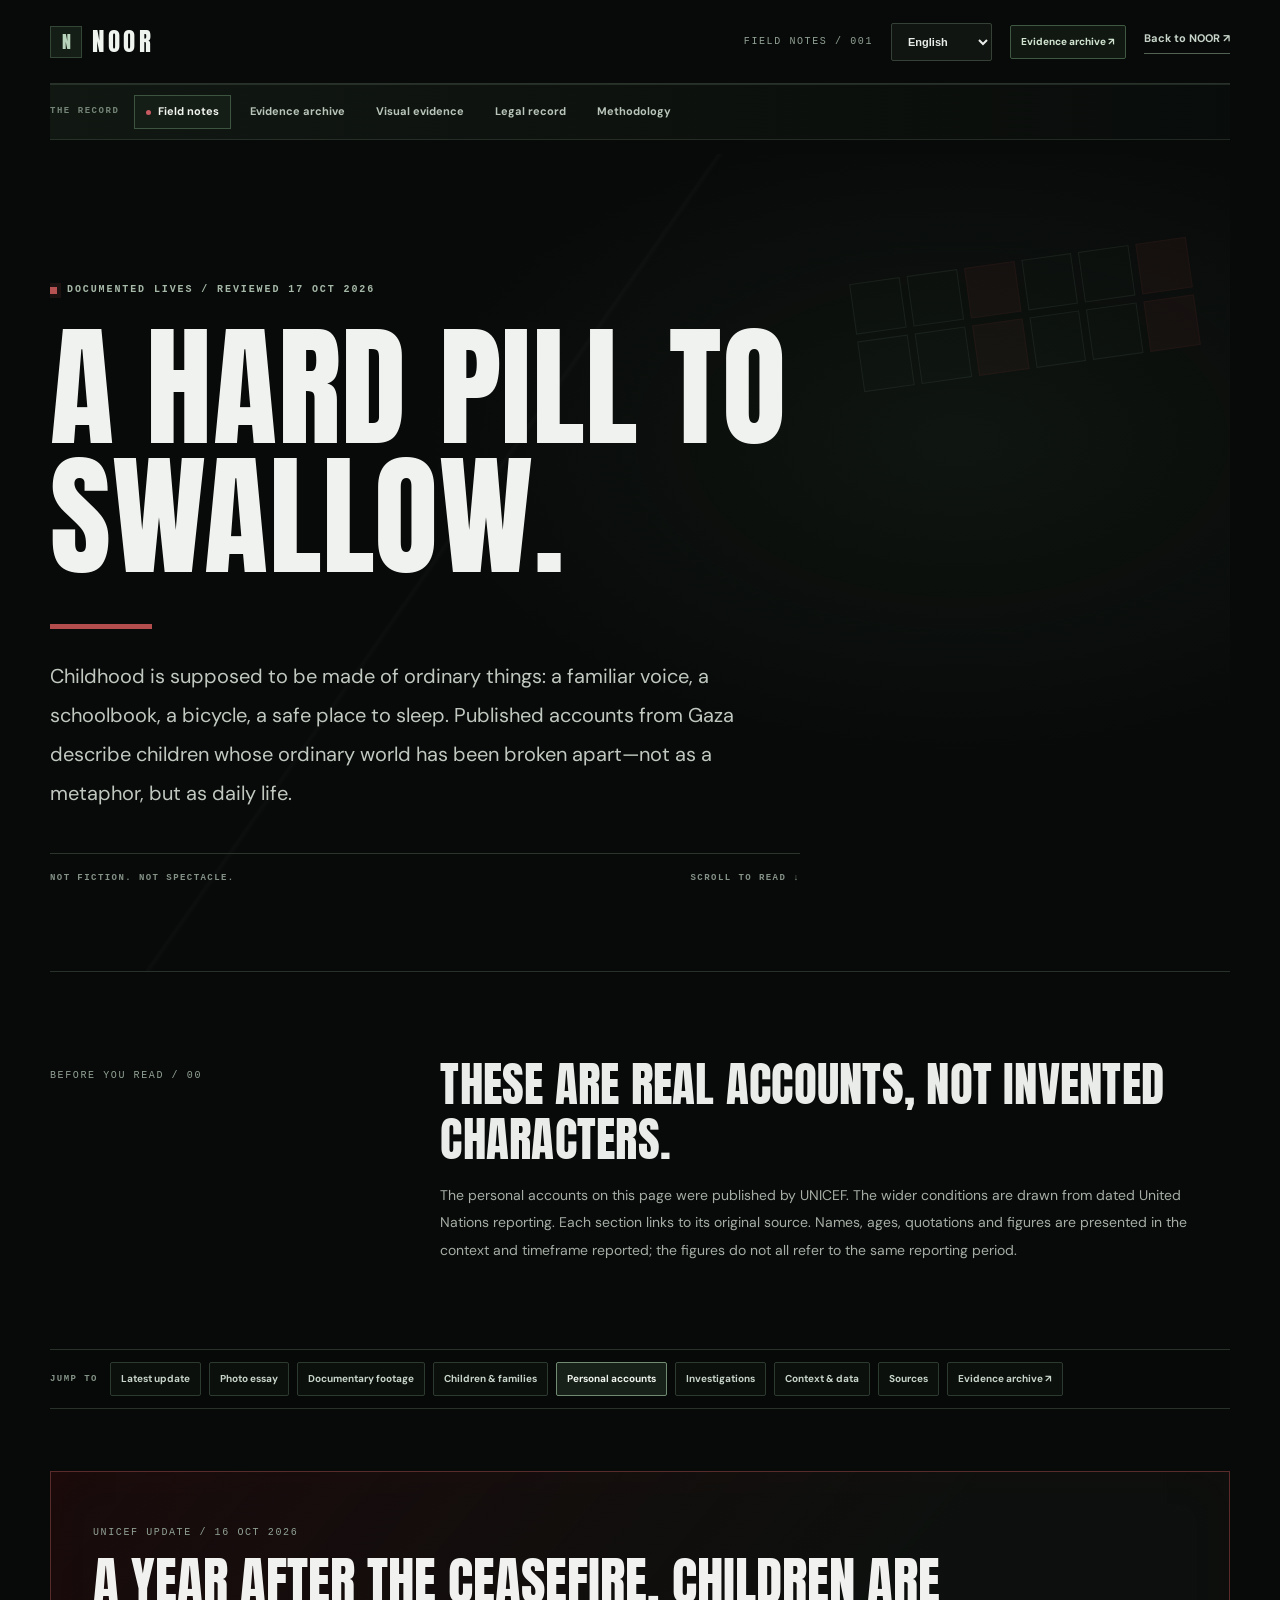
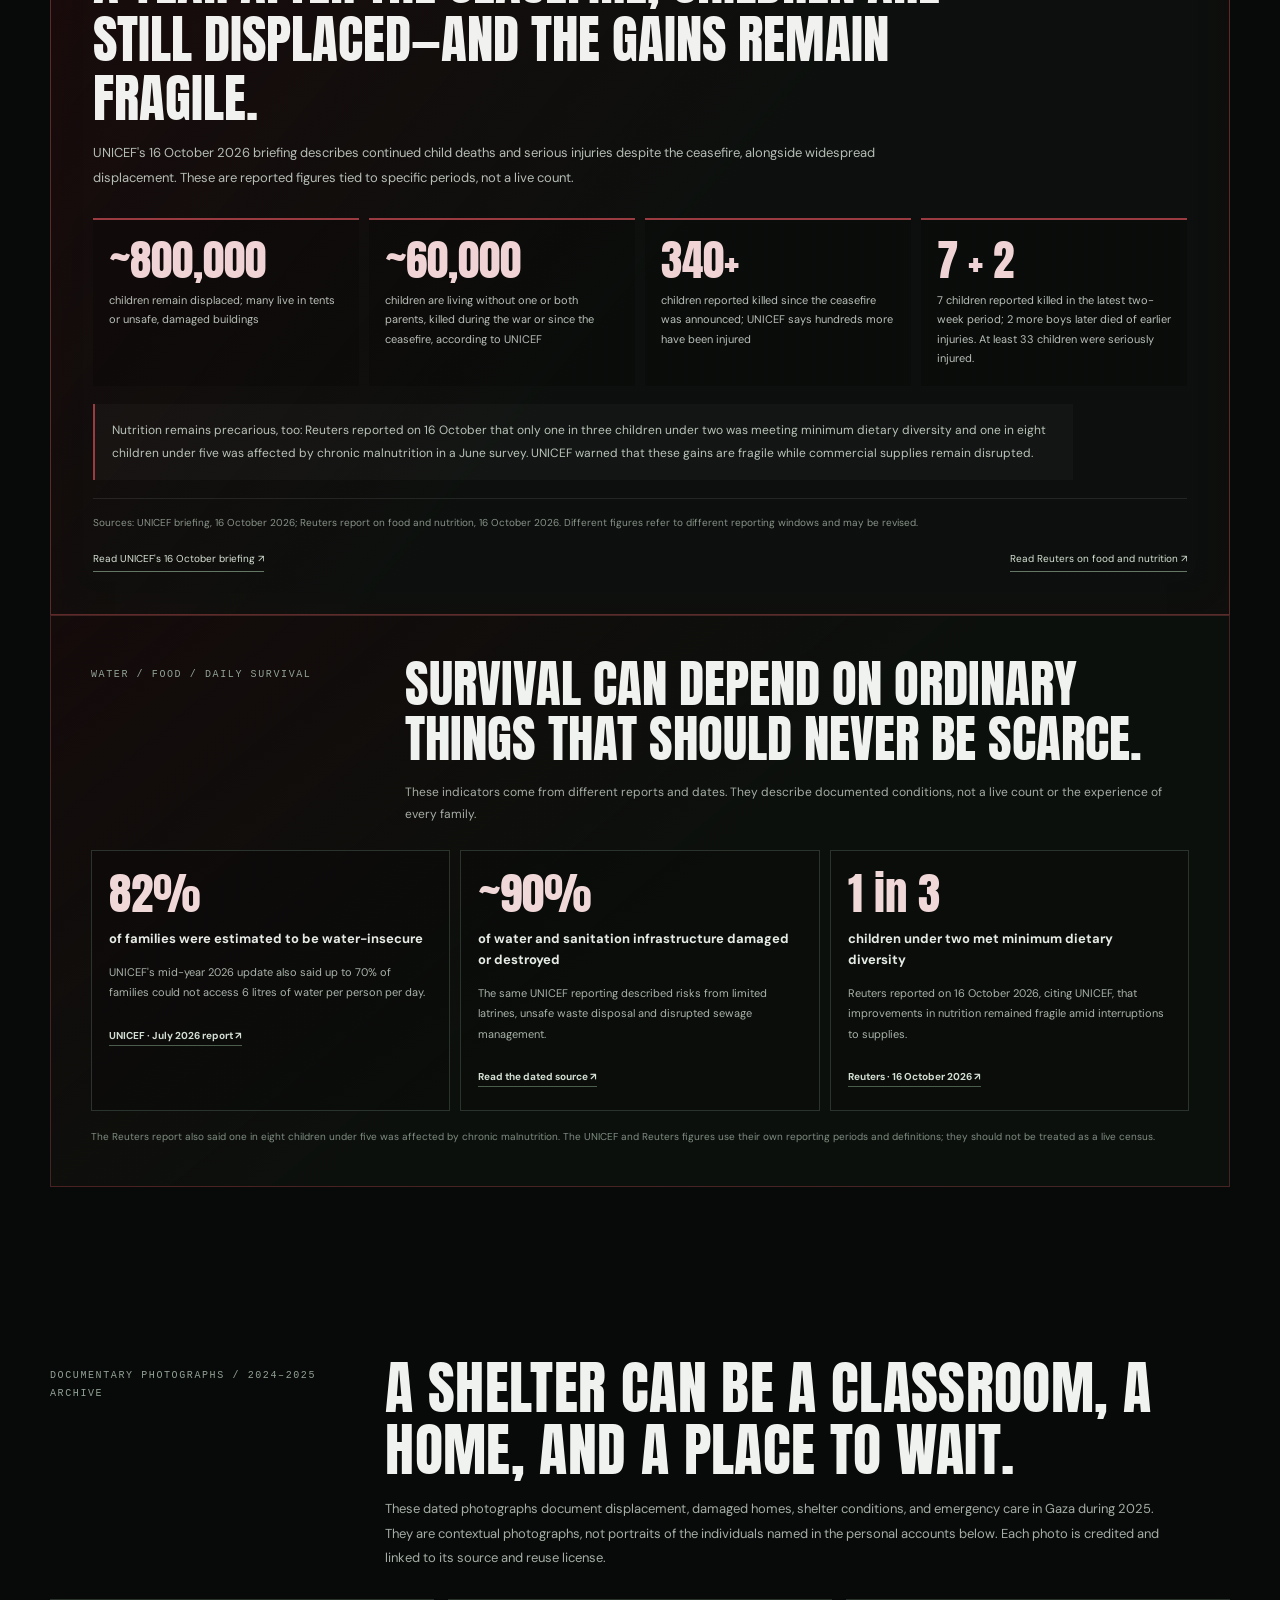
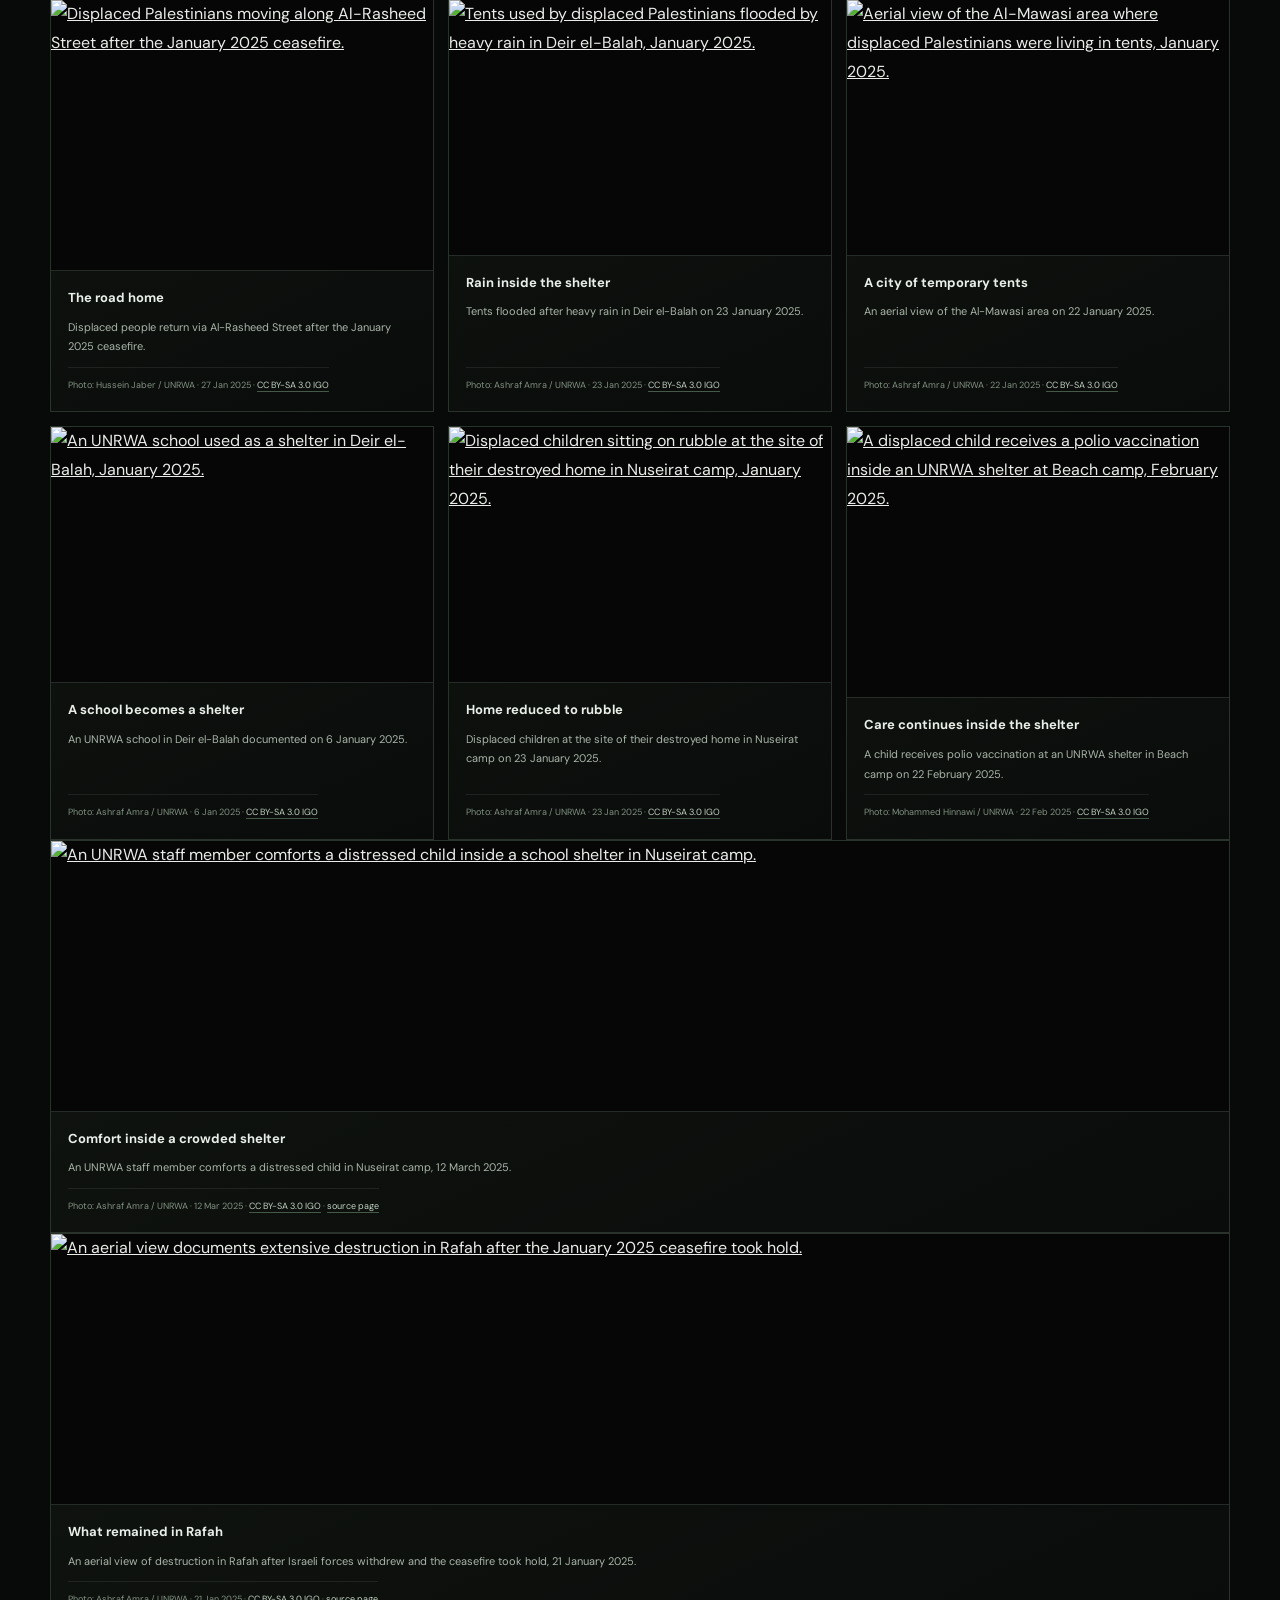
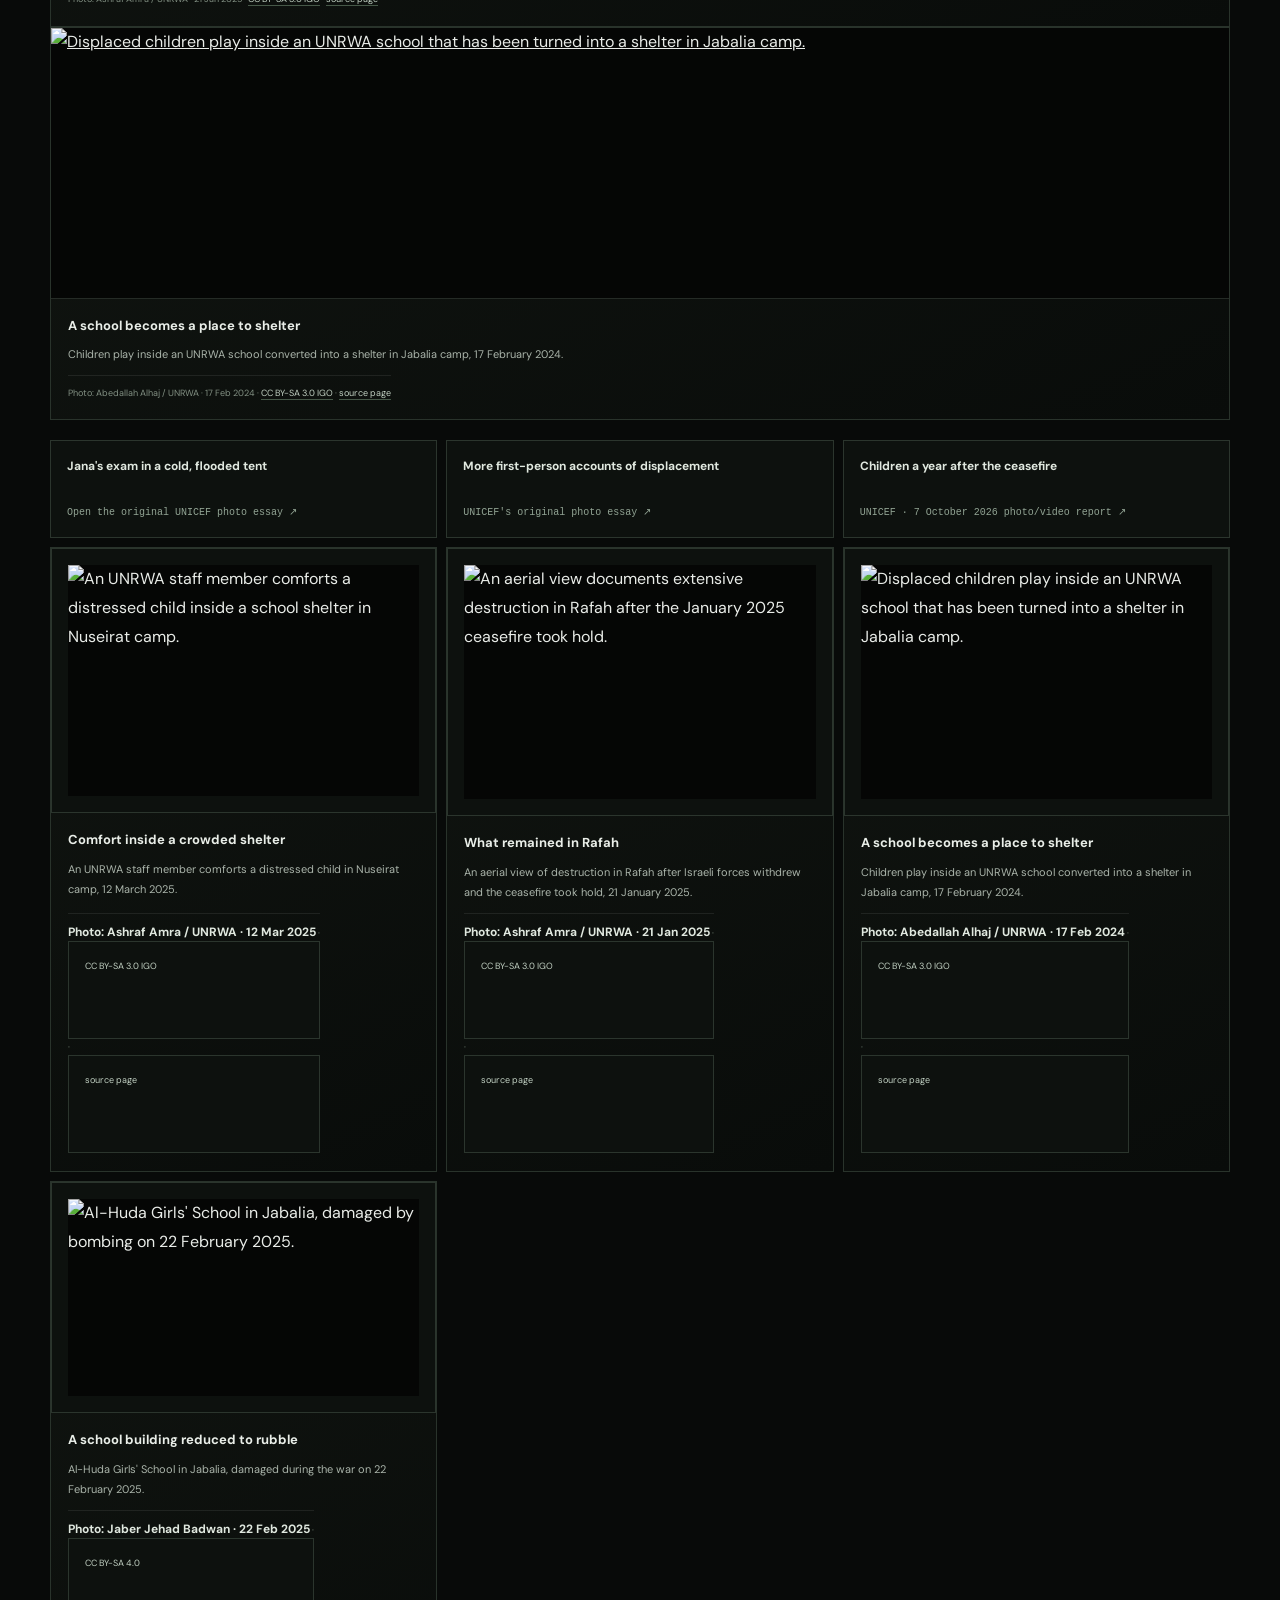
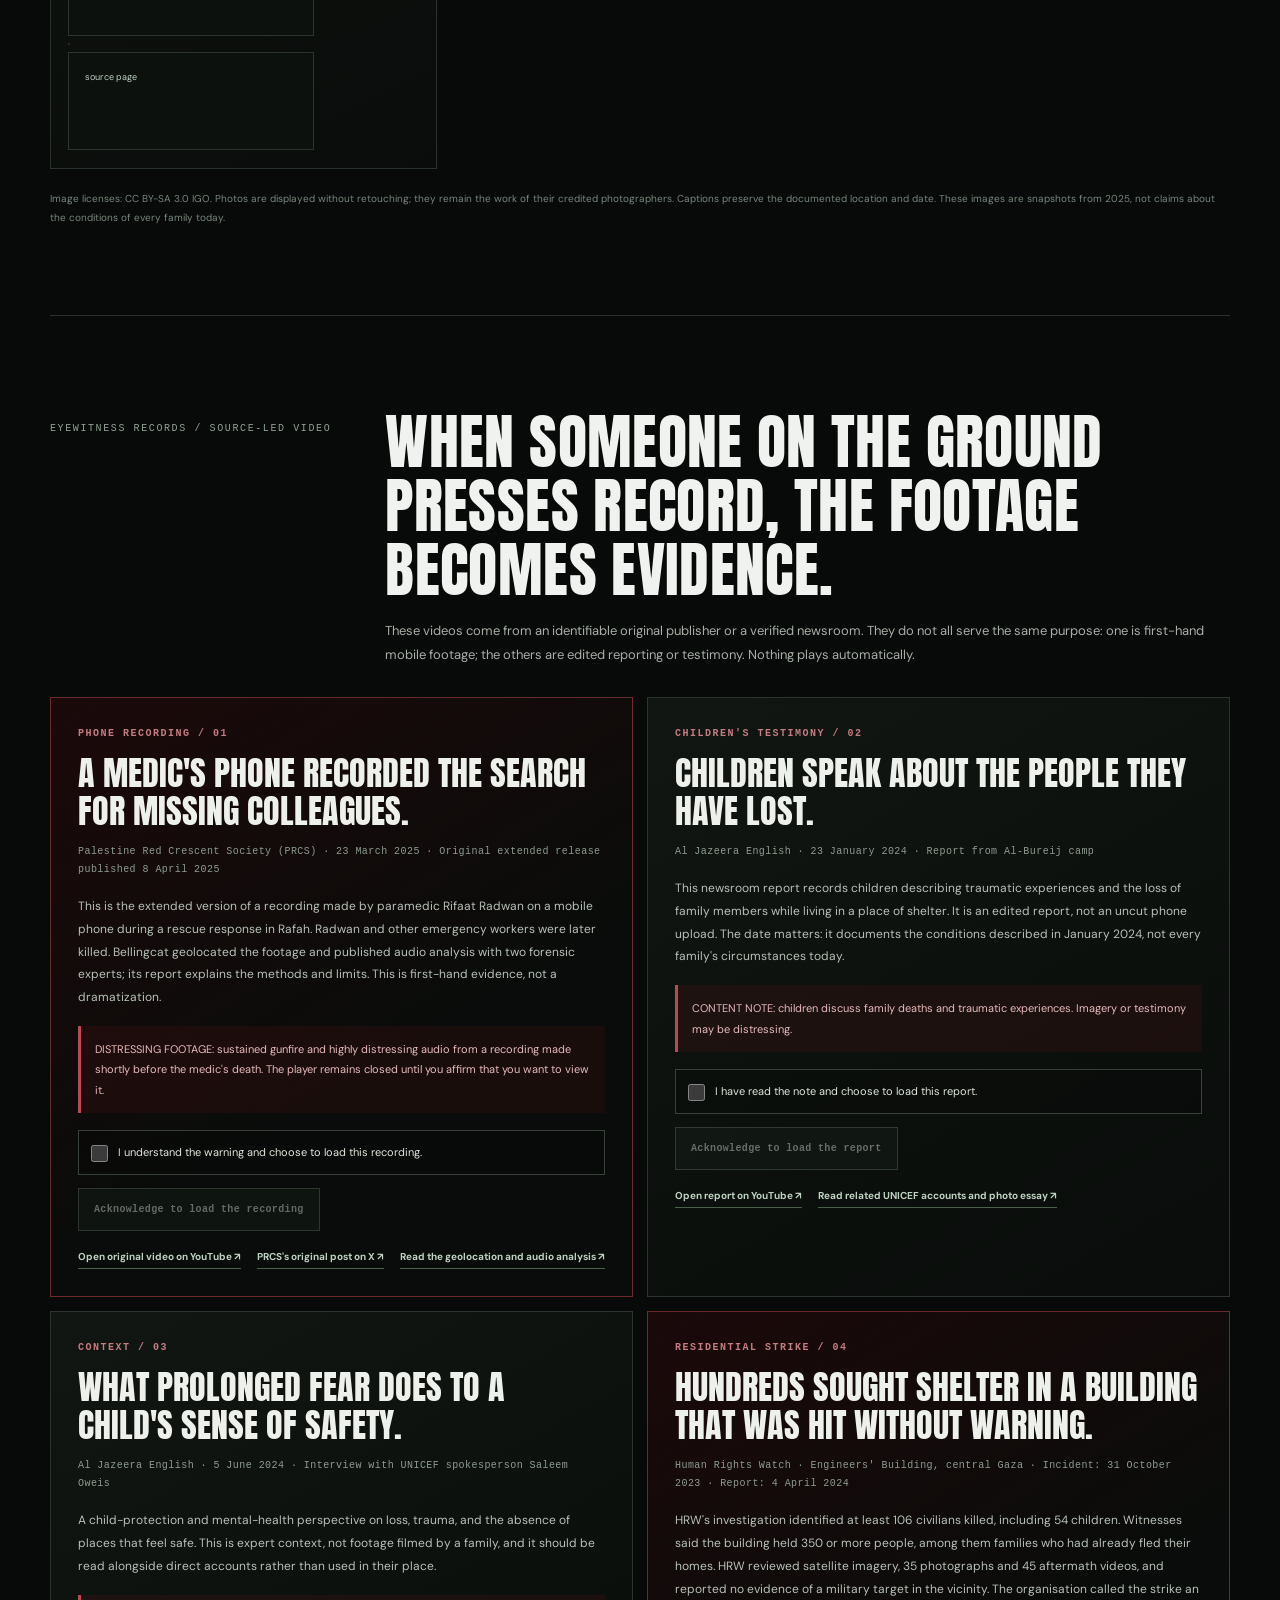
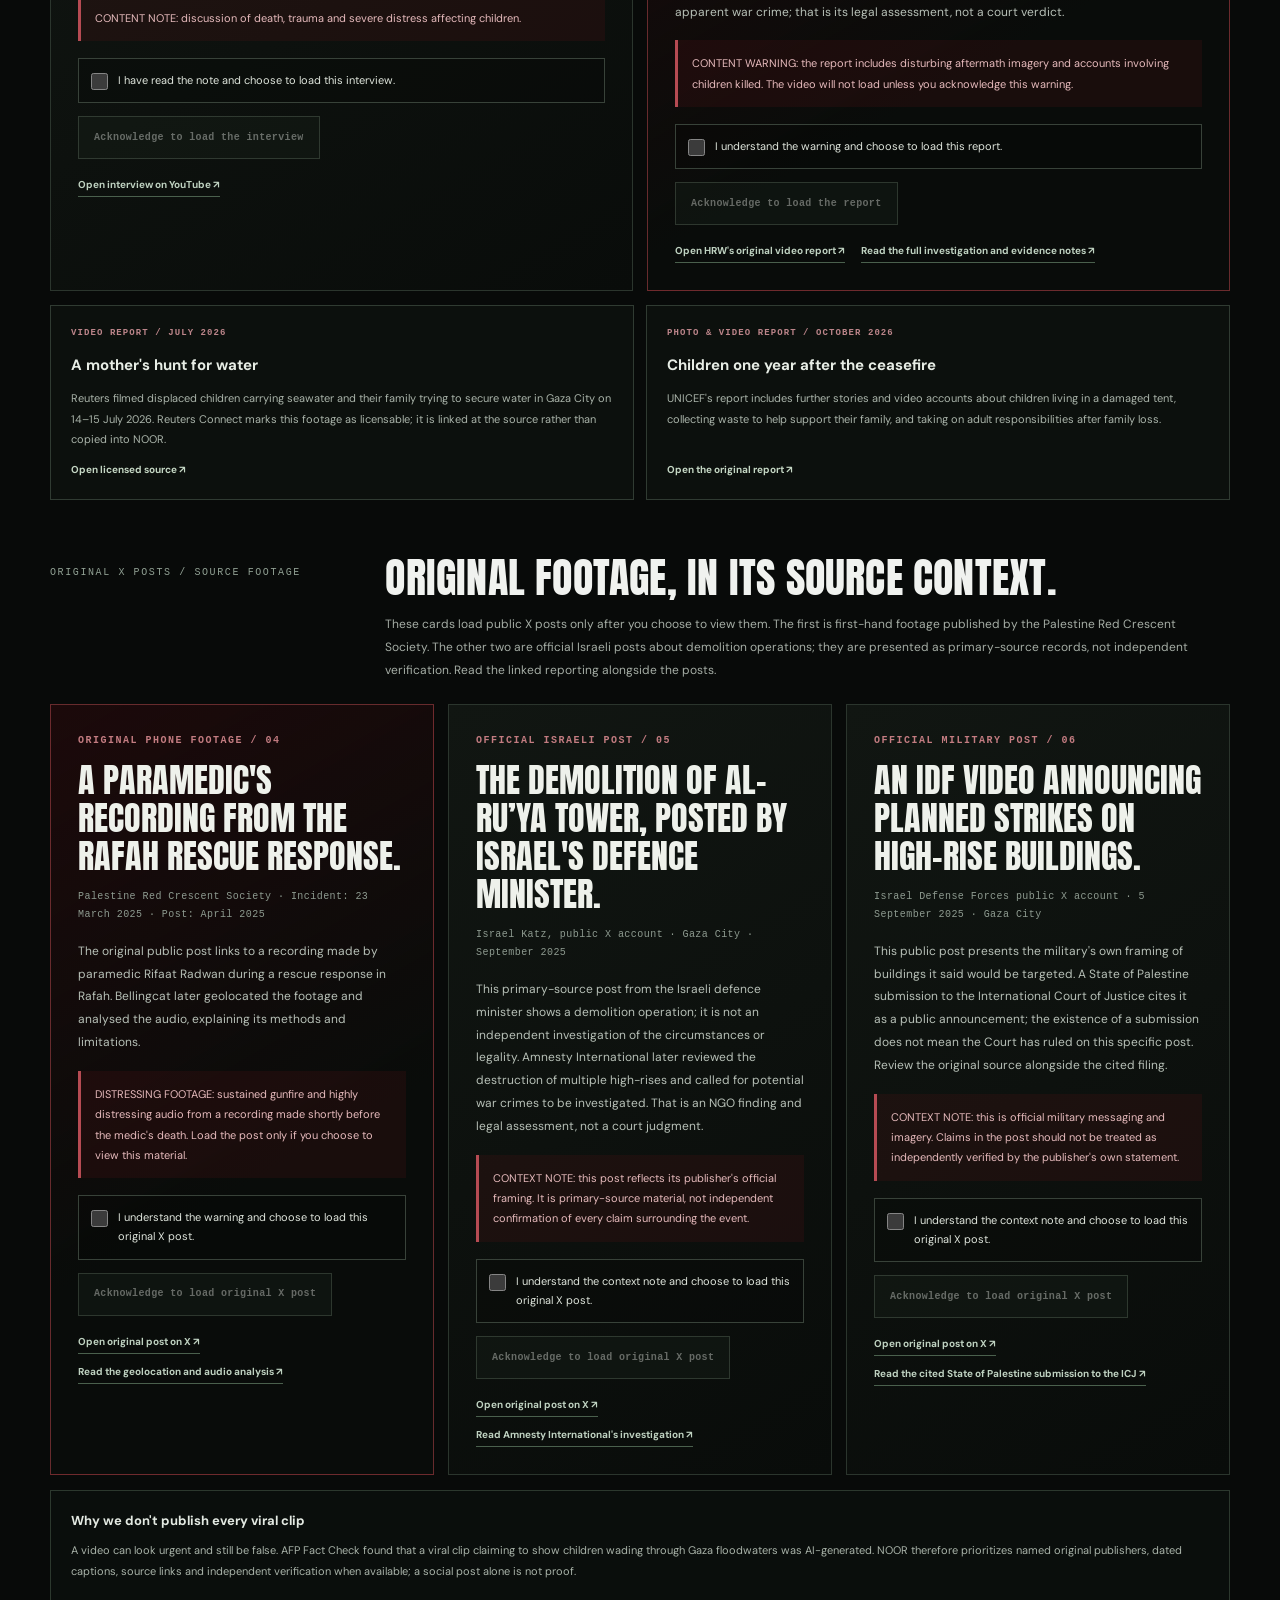
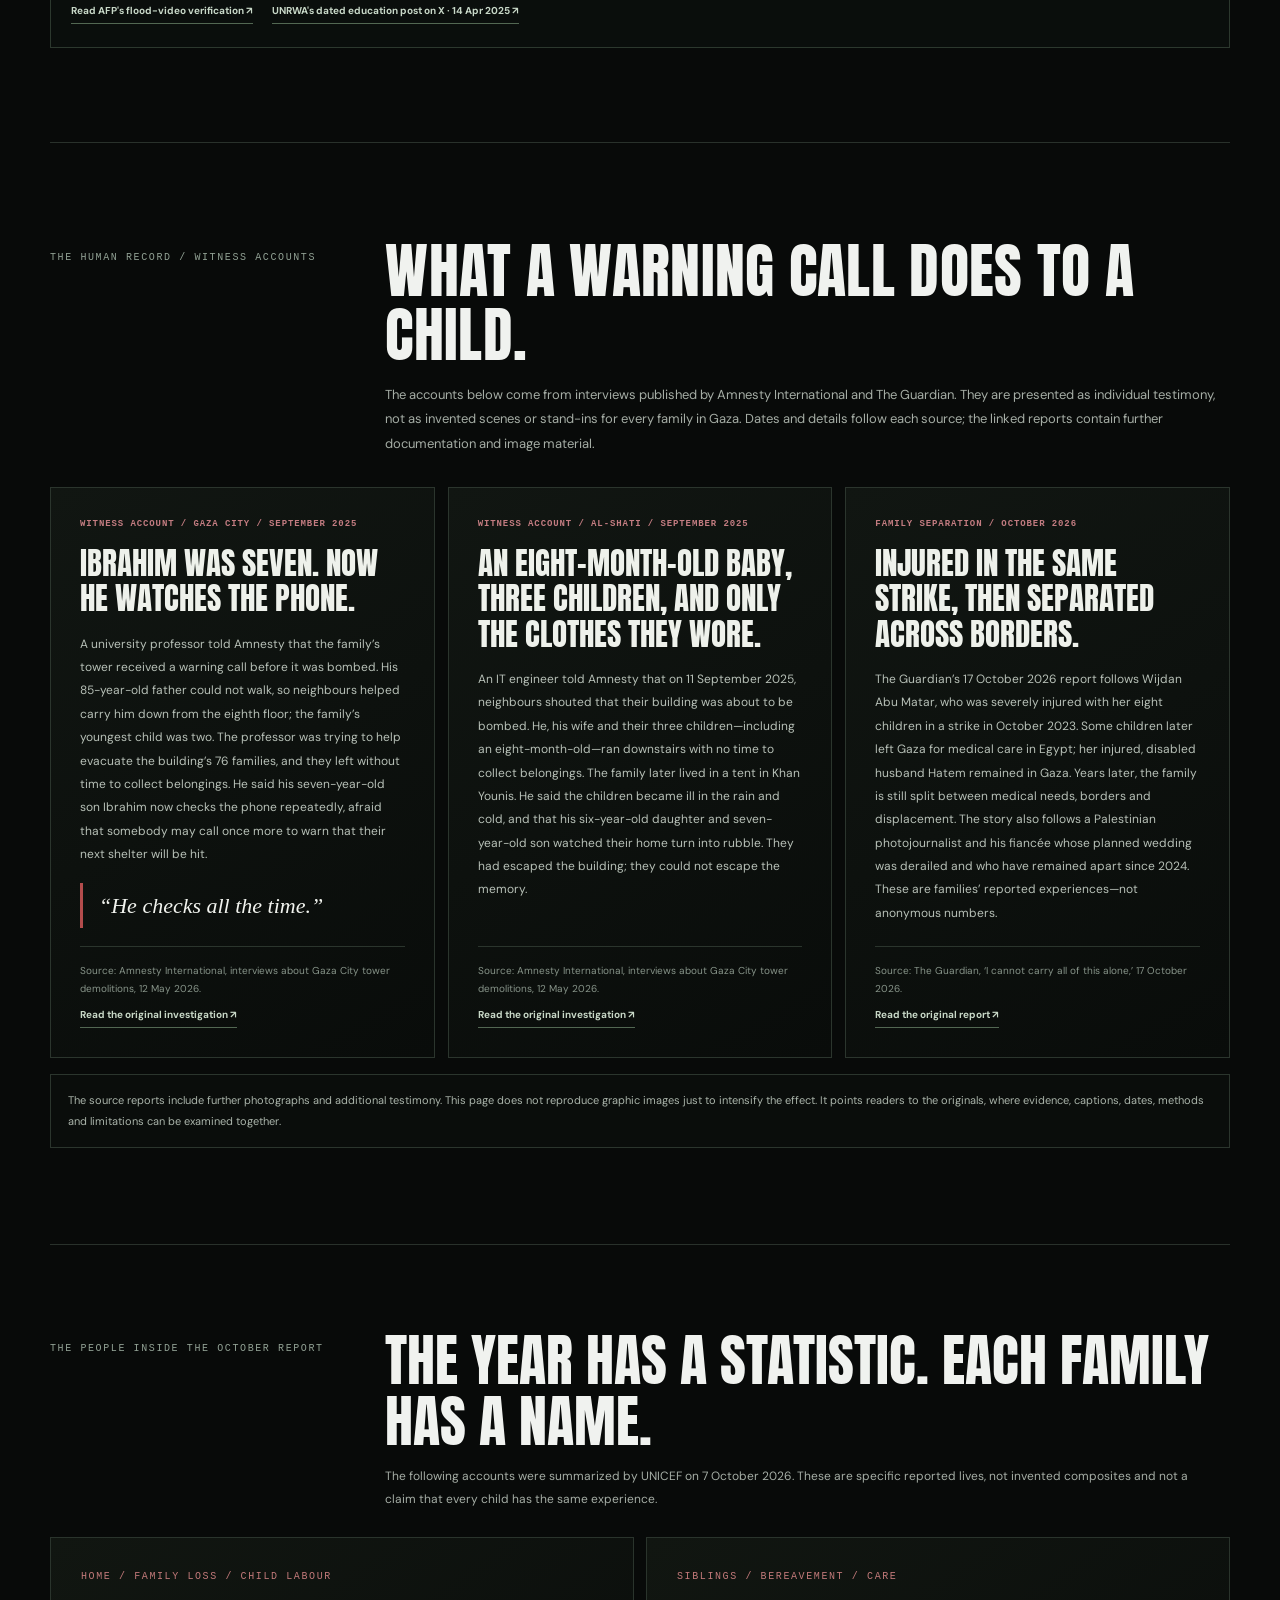
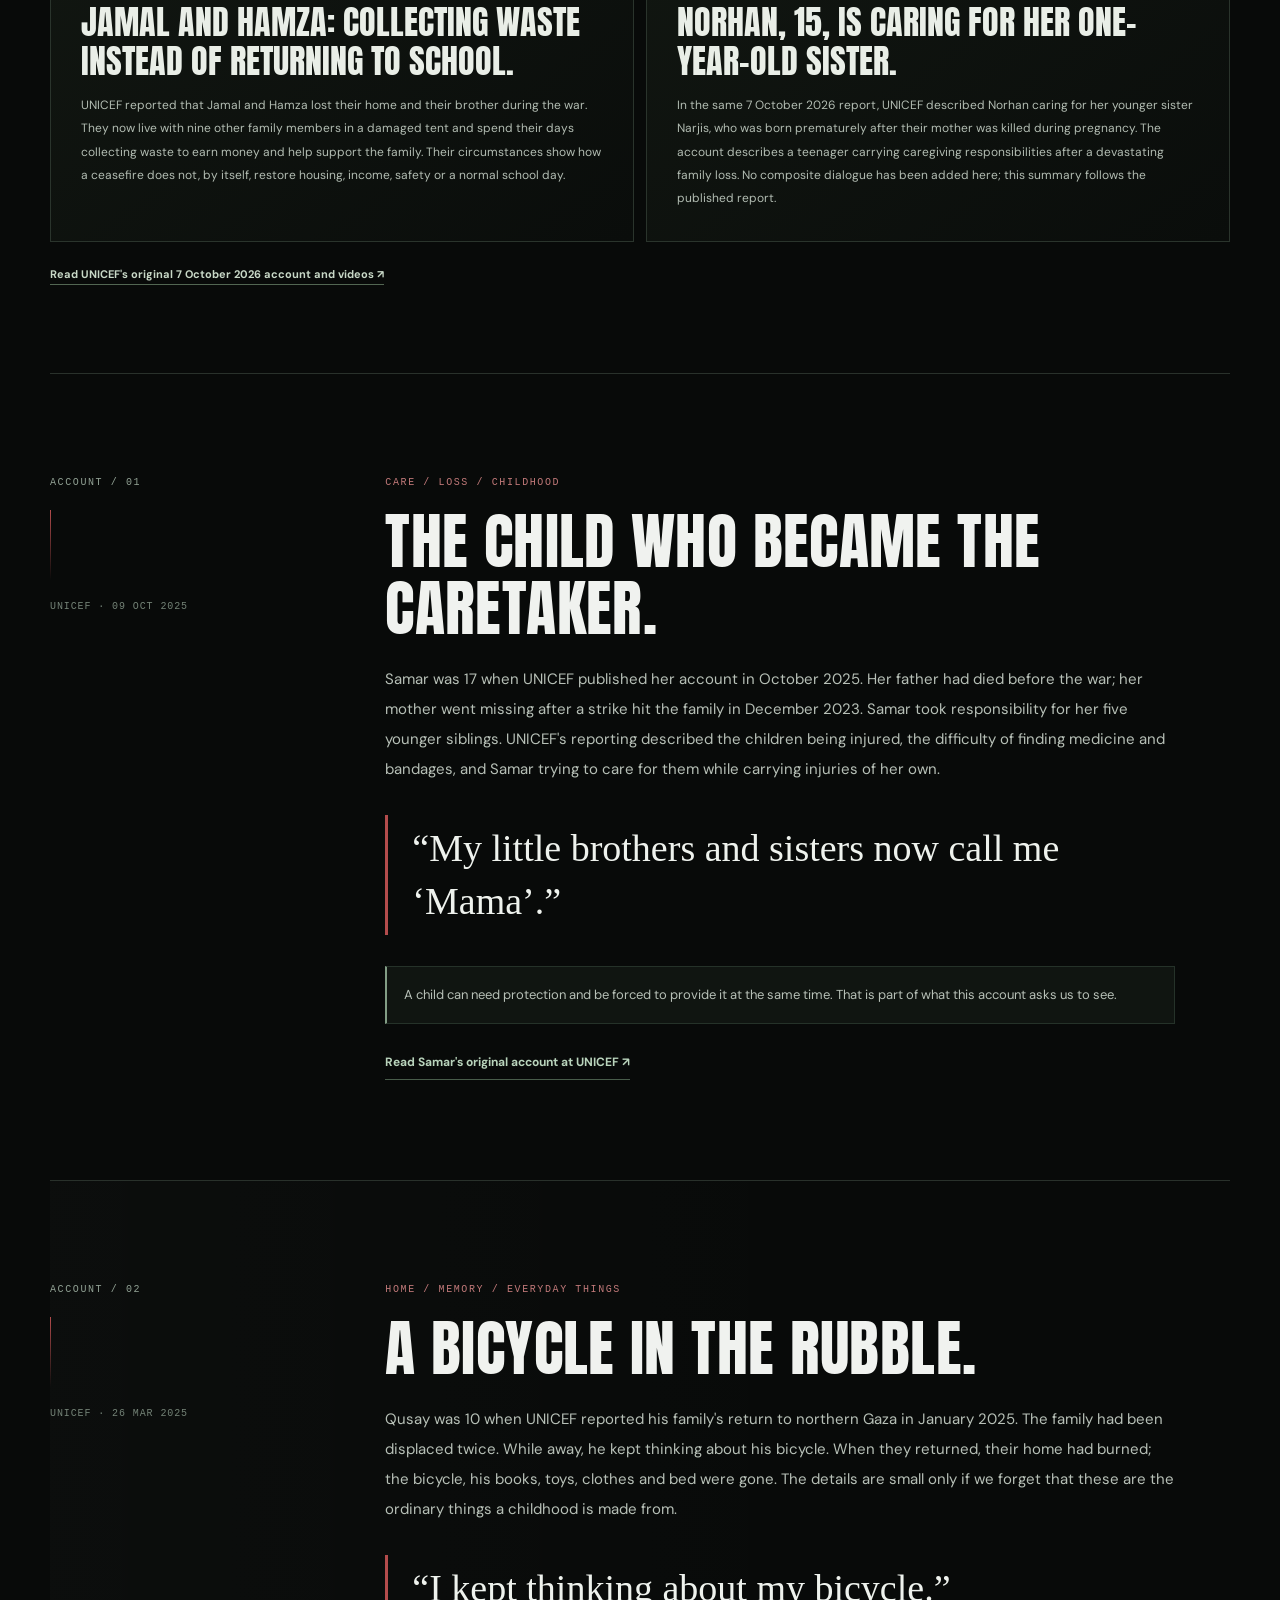
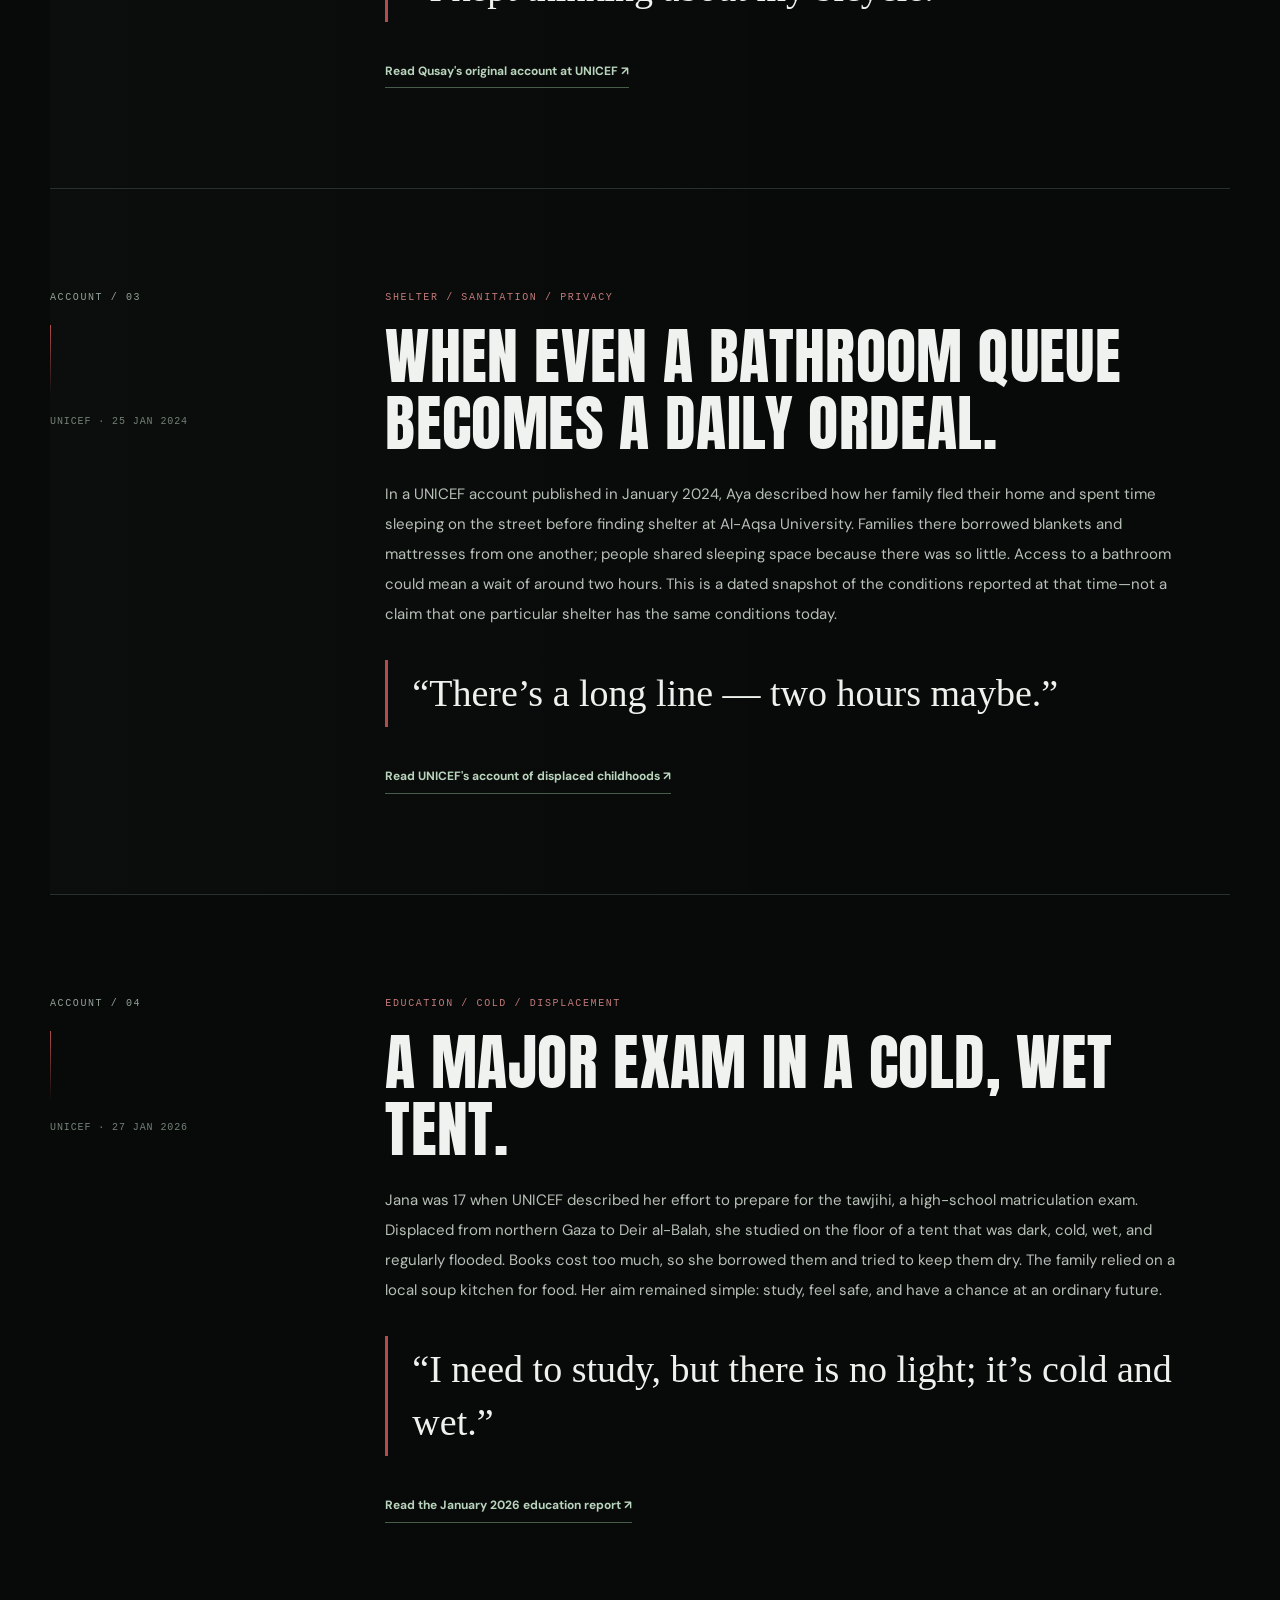
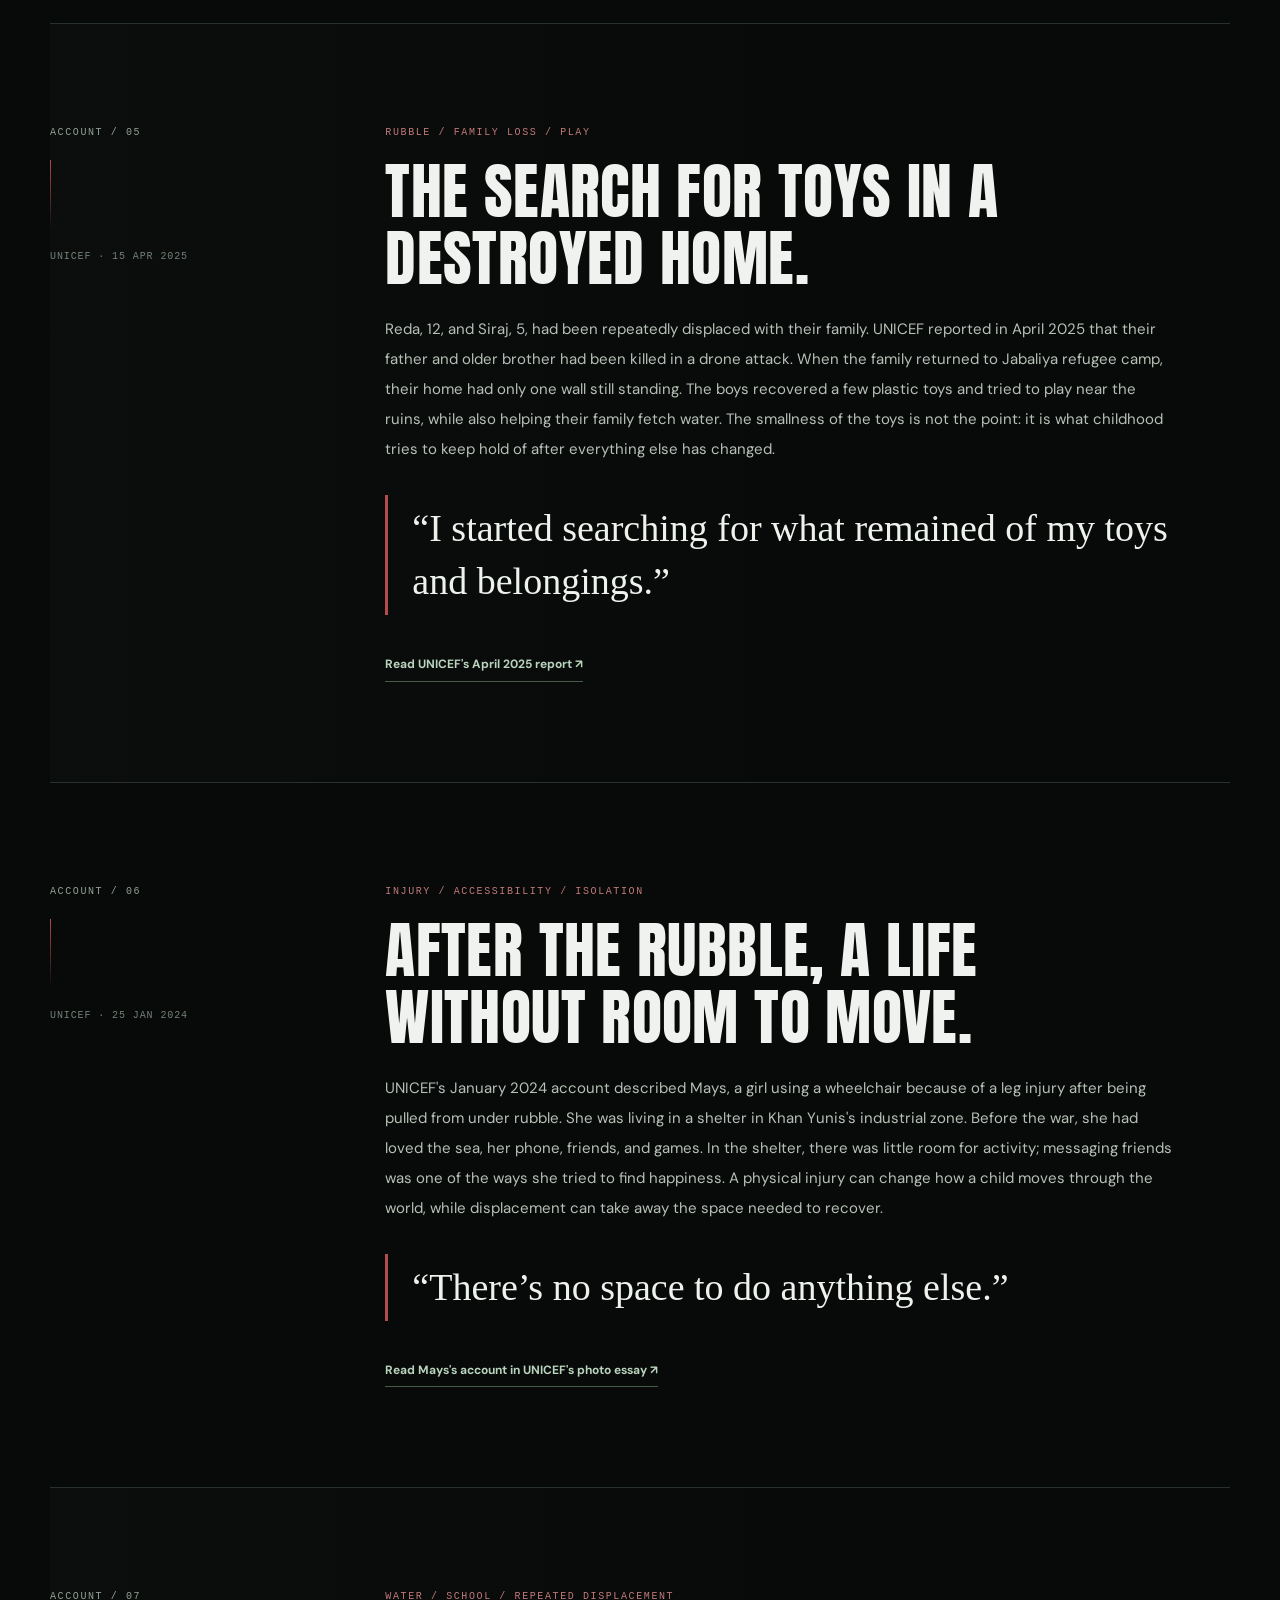
==== commit 94b858ed: "Replace two-language toggle with shared six-language selector" ====
--- a/a-hard-pill-to-swallow.html
+++ b/a-hard-pill-to-swallow.html
@@ -37,6 +37,7 @@
   <link rel="stylesheet" href="css/story.css">
   <link rel="stylesheet" href="css/research.css">
   <script src="js/story.js" defer></script>
+  <link rel="stylesheet" href="css/i18n.css">
 </head>
 <body class="story-body">
   <a class="story-skip" href="#story-main" data-en="Skip to story" data-ar="انتقل إلى القصة">Skip to story</a>
@@ -45,7 +46,7 @@
       <a class="story-wordmark" href="index.html" aria-label="NOOR home"><span class="story-mark" aria-hidden="true">N</span><span>NOOR</span></a>
       <div class="story-header-actions">
         <span class="story-header-label" data-en="FIELD NOTES / 001" data-ar="ملاحظات ميدانية / 001">FIELD NOTES / 001</span>
-        <button class="story-language" id="story-language" type="button" aria-label="Switch language to Arabic" data-en="العربية" data-ar="English">العربية</button>
+        <select id="noor-language-select" class="noor-language-select story-language" data-noor-language-select aria-label="Choose language"><option value="en">English</option><option value="ar">العربية</option><option value="fr">Français</option><option value="es">Español</option><option value="pt">Português</option><option value="de">Deutsch</option></select>
         <a class="story-archive-link" href="evidence-archive.html" data-en="Evidence archive ↗" data-ar="أرشيف الأدلة ↗">Evidence archive ↗</a>
         <a class="story-back" href="index.html" data-en="Back to NOOR ↗" data-ar="العودة إلى نور ↗">Back to NOOR ↗</a>
       </div>
@@ -802,12 +803,26 @@
         <p data-en="A childhood should not be measured by what a child has survived." data-ar="لا ينبغي قياس الطفولة بما اضطر الطفل إلى تحمّله.">A childhood should not be measured by what a child has survived.</p>
         <a class="story-home-button" href="index.html" data-en="Return to NOOR ↗" data-ar="العودة إلى نور ↗">Return to NOOR ↗</a>
       </section>
-    </main>
+    <section class="research-case-directory" aria-labelledby="related-research-title">
+        <p class="story-index" data-en="FOLLOW THE RECORD / SOURCE TRAILS" data-ar="تابع السجل / مسارات المصادر">FOLLOW THE RECORD / SOURCE TRAILS</p>
+        <h2 id="related-research-title" data-en="A story can lead to a wider record." data-ar="قد تقود الحكاية إلى سجل أوسع.">A story can lead to a wider record.</h2>
+        <p data-en="Continue from personal accounts into source-linked investigations, reconstructions and legal records. Each dossier names its publisher and states what its sources do—and do not—establish." data-ar="انتقل من الحكايات الشخصية إلى التحقيقات المرتبطة بالمصادر وإعادة بناء الأحداث والسجلات القانونية. يذكر كل ملف ناشره ويوضح ما تثبته مصادره وما لا تثبته.">Continue from personal accounts into source-linked investigations, reconstructions and legal records. Each dossier names its publisher and states what its sources do—and do not—establish.</p>
+        <div class="research-case-directory-grid">
+          <a href="case-hind-rajab.html"><span>CASE / CIVILIAN HARM</span>Hind Rajab and the rescue response ↗</a>
+          <a href="case-rescue-workers.html"><span>CASE / AID WORKERS</span>The Tal as-Sultan rescue convoy ↗</a>
+          <a href="case-engineers-building.html"><span>CASE / INVESTIGATION</span>The Engineers’ Building strike ↗</a>
+          <a href="case-school-shelters.html"><span>CASE / SHELTERS</span>Attacks on schools used as shelters ↗</a>
+        </div>
+        <div class="research-page-links"><a class="research-page-link" href="evidence-archive.html" data-en="Search all source records ↗" data-ar="ابحث في كل السجلات ↗">Search all source records ↗</a><a class="research-page-link research-page-link-secondary" href="visual-evidence.html" data-en="Browse visual material ↗" data-ar="تصفّح المواد المرئية ↗">Browse visual material ↗</a><a class="research-page-link research-page-link-secondary" href="legal-record.html" data-en="Open legal record ↗" data-ar="افتح السجل القانوني ↗">Open legal record ↗</a></div>
+      </section>
+
+      </main>
 
     <footer class="story-footer">
       <p data-en="NOOR is an independent awareness project and is not affiliated with UNICEF or OCHA. Personal accounts remain the property and lived experience of the people who shared them; figures are shown with their report dates." data-ar="نور مشروع توعوي مستقل وغير تابع لليونيسف أو مكتب تنسيق الشؤون الإنسانية. الحكايات الشخصية تعود إلى أصحابها وإلى تجاربهم التي عاشوها؛ وتُعرض الأرقام مع تواريخ تقاريرها.">NOOR is an independent awareness project and is not affiliated with UNICEF or OCHA. Personal accounts remain the property and lived experience of the people who shared them; figures are shown with their report dates.</p>
       <a href="index.html" data-en="NOOR / HOME" data-ar="نور / الرئيسية">NOOR / HOME</a>
     </footer>
   </div>
+  <script src="js/i18n.js" defer></script>
 </body>
 </html>
--- a/css/research.css
+++ b/css/research.css
@@ -114,3 +114,492 @@
 @media(max-width:620px){.research-timeline-item{grid-template-columns:1fr;gap:5px;padding:16px 0}.research-source-item{align-items:flex-start;flex-direction:column;gap:12px}.research-visual-grid{grid-template-columns:1fr}.research-visual-filters{grid-template-columns:1fr;padding:13px}.research-visual-filters label:first-child{grid-column:auto}.research-case-directory-grid{grid-template-columns:1fr 1fr}.research-case-directory-grid a{min-height:96px;padding:12px}}
 @media(max-width:360px){.research-case-directory-grid{grid-template-columns:1fr}.research-case-directory-grid a{min-height:76px}}
 @media(prefers-reduced-motion:reduce){.research-visual-card,.research-case-directory-grid a{scroll-behavior:auto}}
+
+
+/* CINEMATIC ARCHIVE ART DIRECTION — evidence-wall composition */
+.archive-body{background:#070707!important;color:#f3f0e9}
+.archive-body .archive-shell{width:100%;max-width:none;padding:0 0 80px}
+.archive-body .archive-header{position:relative;z-index:4;width:min(100% - 64px,1480px);margin:0 auto;border-color:rgba(255,255,255,.13)}
+.archive-body .research-nav{width:min(100% - 64px,1480px);margin:0 auto 18px;border-color:rgba(255,255,255,.12);background:#080808}
+.archive-body .research-nav-inner{gap:8px}
+.archive-body .research-nav a:hover,.archive-body .research-nav a[aria-current=page]{border-color:#d42d22;background:#1b0d0b}
+.archive-cinema{position:relative;isolation:isolate;display:grid;grid-template-columns:minmax(0,1fr) minmax(280px,.9fr);grid-template-rows:minmax(510px,66vh) 42px;gap:0;width:calc(100% - 44px);min-height:600px;margin:0 auto 26px;overflow:hidden;border:1px solid #30211d;background:#080706;box-shadow:0 30px 100px #000}
+.archive-cinema::before{position:absolute;z-index:-2;inset:0;background:radial-gradient(ellipse at 45% 53%,rgba(103,28,18,.58),transparent 54%),linear-gradient(115deg,rgba(0,0,0,.82),rgba(15,6,4,.6) 49%,rgba(0,0,0,.7)),url("../assets/hero/children-awaiting-assistance.jpg") center/cover;filter:saturate(.45) contrast(1.08);content:""}
+.archive-cinema::after{position:absolute;z-index:-1;inset:0;background-image:linear-gradient(rgba(255,255,255,.065) 1px,transparent 1px),linear-gradient(90deg,rgba(255,255,255,.065) 1px,transparent 1px);background-size:25% 33.333%;mask-image:linear-gradient(to bottom,transparent,#000 10%,#000 88%,transparent);content:""}
+.archive-cinema-rail{position:absolute;z-index:3;top:0;bottom:0;left:0;display:flex;align-items:center;justify-content:center;width:34px;border-right:1px solid rgba(0,0,0,.45);background:#d92d21;color:#0b0807;text-decoration:none}
+.archive-cinema-rail span{writing-mode:vertical-rl;transform:rotate(180deg);font:900 11px/1 "Courier New",monospace;letter-spacing:.1em}
+.archive-cinema-wall{position:absolute;inset:0;z-index:-1;pointer-events:none}
+.archive-wall-card{position:absolute;margin:0;padding:5px;background:#dedbd2;box-shadow:0 12px 28px #0009;opacity:.68}
+.archive-wall-card img{display:block;width:100%;height:100%;object-fit:cover;filter:grayscale(.8) contrast(1.1)}
+.archive-wall-card figcaption{padding:4px 2px 0;color:#171513;font:700 7px/1.3 "Courier New",monospace;letter-spacing:.08em}
+.archive-wall-card-a{top:3%;left:4.5%;width:13%;height:120px;transform:rotate(-2deg)}
+.archive-wall-card-b{top:4%;right:4%;width:17%;height:128px;transform:rotate(1.6deg)}
+.archive-wall-card-c{bottom:12%;left:4.2%;width:15%;height:120px;transform:rotate(1.5deg)}
+.archive-wall-card-d{right:3.2%;bottom:10%;width:16%;height:112px;transform:rotate(-1.4deg)}
+.archive-wall-document{position:absolute;top:18%;left:2%;padding:12px 15px;background:#e5e1d7;color:#161412;box-shadow:0 10px 22px #0008;font:800 9px/1.7 "Courier New",monospace;transform:rotate(-2deg);opacity:.78}
+.archive-wall-document span,.archive-wall-document i{display:block;font-size:7px;font-style:normal;font-weight:500}
+.archive-wall-document i{margin-top:16px;border-top:1px solid #8d877d;padding-top:5px}
+.archive-wall-coordinate{position:absolute;right:3%;top:34%;color:#d5c9b7;font:700 8px/1.8 "Courier New",monospace;letter-spacing:.1em;text-align:right;opacity:.75}
+.archive-cinema-center{align-self:center;grid-column:1;grid-row:1;max-width:540px;margin:55px 4vw 30px 11%;padding:24px 10px 24px 24px}
+.archive-cinema-kicker{margin:0 0 22px;color:#e1b5a9;font:700 9px/1.6 "Courier New",monospace;letter-spacing:.17em}
+.archive-cinema-kicker span{color:#e13a2d}
+.archive-cinema-center h1{margin:0;color:#f4f0e8;font:400 clamp(52px,7.1vw,104px)/.86 "Anton","Arial Narrow",sans-serif;letter-spacing:-.025em;text-transform:uppercase;text-shadow:0 3px 30px #000}
+.archive-cinema-center h1 strong{font-weight:400;color:#e4d7c8}
+.archive-cinema-copy{max-width:390px;margin:25px 0 24px;color:#e2d8cd;font:500 10px/1.95 "Courier New",monospace;letter-spacing:.04em;text-transform:uppercase}
+.archive-cinema-cta{display:inline-flex;align-items:center;justify-content:space-between;gap:35px;min-width:185px;padding:14px 18px;border:1px solid #f1e7d8;border-radius:0;background:#f1e7d8;color:#15110f;text-decoration:none;font:800 10px/1 "Courier New",monospace;letter-spacing:.05em;transition:background .2s,transform .2s}
+.archive-cinema-cta:hover{background:#fff;transform:translateY(-2px)}
+.archive-cinema-cta span{font-size:15px}
+.archive-cinema-note{margin:17px 0 0;color:#b4a79a;font:italic 10px/1.6 Georgia,serif}
+.archive-cinema-feature{align-self:center;grid-column:2;grid-row:1;display:flex;flex-direction:column;gap:12px;width:min(88%,490px);margin:48px auto 20px 0;padding:13px;border:1px solid #8c7566;background:rgba(9,8,7,.86);color:#f3eee7;text-decoration:none;box-shadow:0 24px 60px #0009;transform:rotate(.5deg);transition:transform .25s,border-color .25s}
+.archive-cinema-feature:hover{transform:rotate(0) translateY(-4px);border-color:#d34a3c}
+.archive-feature-index,.archive-feature-meta{color:#b7a99a;font:700 8px/1.6 "Courier New",monospace;letter-spacing:.12em}
+.archive-feature-image{position:relative;overflow:hidden;aspect-ratio:16/9;background:#171310}
+.archive-feature-image img{display:block;width:100%;height:100%;object-fit:cover;filter:grayscale(.45) contrast(1.08);transition:transform .4s,filter .4s}
+.archive-cinema-feature:hover img{transform:scale(1.035);filter:grayscale(.1) contrast(1.05)}
+.archive-feature-play{position:absolute;right:14px;bottom:14px;display:grid;width:42px;height:42px;place-items:center;border:1px solid #f5eadd;border-radius:50%;background:#d72c20;color:#fff;font-size:21px}
+.archive-feature-title{max-width:360px;font:400 clamp(20px,2.3vw,31px)/1.05 "Anton","Arial Narrow",sans-serif;text-transform:uppercase}
+.archive-cinema-bottom{grid-column:1/-1;grid-row:2;display:flex;align-items:center;gap:clamp(12px,3vw,42px);padding:0 20px 0 50px;border-top:1px solid #ffffff27;background:#050505d9;color:#9e9187;font:700 8px/1.3 "Courier New",monospace;letter-spacing:.12em}
+.archive-cinema-pan{margin-left:auto;color:#f0e5d7}
+.archive-entry-triad{display:grid;grid-template-columns:repeat(3,minmax(0,1fr));width:calc(100% - 44px);margin:0 auto 72px;border:1px solid #292929;background:#050505}
+.archive-entry-card{position:relative;display:flex;min-height:440px;flex-direction:column;align-items:center;padding:42px clamp(18px,3vw,48px) 25px;border-right:1px dotted #4b4b4b;color:#f2eee6;text-align:center;text-decoration:none;overflow:hidden;transition:background .25s}
+.archive-entry-card:last-child{border-right:0}
+.archive-entry-card:hover{background:radial-gradient(ellipse at 50% 62%,#32120e 0,transparent 62%)}
+.archive-entry-no{align-self:flex-end;color:#d64a3d;font:700 9px/1 "Courier New",monospace}
+.archive-entry-card h2{margin:7px 0 14px;font:400 clamp(28px,3.1vw,46px)/.98 "Anton","Arial Narrow",sans-serif;text-transform:uppercase}
+.archive-entry-card>p{max-width:300px;min-height:55px;margin:0;color:#aaa49a;font:500 9px/1.8 "Courier New",monospace;text-transform:uppercase}
+.archive-entry-stack{position:relative;display:flex;align-items:center;justify-content:center;width:min(100%,285px);height:180px;margin:27px auto 23px;filter:drop-shadow(0 16px 18px #0009);transition:transform .3s}
+.archive-entry-card:hover .archive-entry-stack{transform:translateY(-5px) rotate(-1deg)}
+.archive-entry-stack-image img{position:absolute;inset:8px;width:92%;height:160px;object-fit:cover;border:7px solid #d9d6ce;background:#d9d6ce;transform:rotate(-5deg);filter:grayscale(.5)}
+.archive-entry-stack-image::after{position:absolute;inset:14px 4px 0 18px;border:1px solid #9d9488;content:"";transform:rotate(4deg);z-index:-1}
+.archive-entry-stack-image span{position:absolute;bottom:0;left:8px;padding:6px 8px;background:#d9d6ce;color:#171513;font:800 8px/1 "Courier New",monospace}
+.archive-entry-stack-doc{flex-direction:column;align-items:flex-start;gap:13px;width:220px;height:170px;padding:22px;background:#e4e0d6;color:#171513;text-align:left;transform:rotate(-2deg);font:800 8px/1.5 "Courier New",monospace}
+.archive-entry-stack-doc::before,.archive-entry-stack-doc::after{position:absolute;z-index:-1;inset:10px -14px -8px 14px;background:#a7a39b;content:"";transform:rotate(5deg)}
+.archive-entry-stack-doc::after{inset:4px -7px -4px 7px;background:#f3efe7;transform:rotate(2deg)}
+.archive-entry-stack-doc span,.archive-entry-stack-doc i{font-size:7px;font-style:normal}
+.archive-entry-stack-doc strong{font-size:10px;line-height:1.7}
+.archive-entry-stack-network{height:170px;flex-wrap:wrap;gap:8px;padding:18px;background:repeating-linear-gradient(0deg,#171717 0,#171717 1px,#080808 1px,#080808 32px);border:1px solid #343434;transform:rotate(1deg)}
+.archive-entry-stack-network span{padding:10px 12px;border:1px solid #3a3a3a;background:#171717;color:#d6d0c7;font:700 8px/1 "Courier New",monospace}
+.archive-entry-stack-network span:nth-child(2){transform:translateY(10px)}.archive-entry-stack-network span:nth-child(3){transform:translateY(-6px)}
+.archive-entry-stack-network i{width:100%;color:#d24a3d;font:700 8px/1.5 "Courier New",monospace;font-style:normal}
+.archive-entry-link{margin-top:auto;padding-top:14px;color:#d9cbbd;font:700 8px/1.4 "Courier New",monospace;letter-spacing:.12em}
+.archive-body #archive-main>.archive-hero{width:calc(100% - 44px);max-width:none;margin:0 auto;padding:clamp(40px,6vw,80px) clamp(24px,7vw,100px);border:1px solid #303030;background:linear-gradient(110deg,#0d0b0a,#15100e 48%,#080808)}
+.archive-body #archive-main>.archive-method,.archive-body #archive-main>.archive-topic-directory,.archive-body #archive-main>.archive-filters,.archive-body #archive-main>.archive-results,.archive-body #archive-main>.archive-pagination,.archive-body #archive-main>.archive-footer{width:calc(100% - 44px);max-width:1480px;margin-inline:auto}
+.archive-body #archive-main>.archive-hero .archive-kicker{color:#d78d7e;font-family:"Courier New",monospace;letter-spacing:.13em}
+.archive-body #archive-main>.archive-hero h1{font-family:"Anton","Arial Narrow",sans-serif;font-size:clamp(42px,6vw,78px);font-weight:400;line-height:.98;text-transform:uppercase}
+.archive-body .archive-method{border-color:#2b2522}
+.archive-body .archive-topic-directory{border-color:#2b2522}
+.archive-body .archive-topic-button{border-color:#40322e;border-radius:0;background:#100c0b;color:#d7c9be;font-family:"Courier New",monospace;text-transform:uppercase}
+.archive-body .archive-topic-button[aria-pressed=true]{border-color:#d43c2d;background:#2a100c;box-shadow:inset 2px 0 0 #e43a2d}
+@media(max-width:900px){
+ .archive-cinema{grid-template-columns:minmax(0,1fr) minmax(230px,.78fr);min-height:550px;grid-template-rows:minmax(470px,65vh) 42px}
+ .archive-cinema-center{margin-left:7%;padding-left:10px}
+ .archive-cinema-center h1{font-size:clamp(46px,7vw,76px)}
+ .archive-cinema-feature{width:92%;margin-left:0}
+ .archive-wall-card-a,.archive-wall-card-c{left:3%}.archive-wall-document{display:none}
+ .archive-entry-card{padding-inline:16px}
+}
+@media(max-width:640px){
+ .archive-body .archive-header,.archive-body .research-nav{width:calc(100% - 24px)}
+ .archive-cinema{display:flex;min-height:740px;width:calc(100% - 20px);flex-direction:column;justify-content:flex-start}
+ .archive-cinema-center{order:1;margin:115px 18px 16px 42px;padding:0}
+ .archive-cinema-center h1{font-size:clamp(55px,15vw,82px)}
+ .archive-cinema-copy{max-width:340px;font-size:9px}
+ .archive-cinema-feature{order:2;width:calc(100% - 56px);margin:8px 12px 20px 42px}
+ .archive-cinema-feature .archive-feature-title{font-size:25px}
+ .archive-cinema-bottom{position:absolute;right:0;bottom:0;left:0;display:flex;flex-wrap:wrap;gap:7px 15px;height:auto;min-height:55px;padding:10px 10px 10px 45px;font-size:7px}
+ .archive-cinema-bottom span:nth-child(2),.archive-cinema-bottom span:nth-child(3){display:none}
+ .archive-cinema-pan{margin-left:auto}
+ .archive-wall-card-a{top:2%;left:12%;width:25%;height:85px}.archive-wall-card-b{top:3%;right:5%;width:29%;height:90px}
+ .archive-wall-card-c{bottom:12%;left:4%;width:26%;height:78px}.archive-wall-card-d{right:3%;bottom:13%;width:28%;height:78px}
+ .archive-wall-coordinate{top:23%;right:5%;font-size:7px}.archive-wall-document{display:block;top:20%;left:4%;padding:8px;font-size:7px}
+ .archive-entry-triad{grid-template-columns:1fr;width:calc(100% - 20px);margin-bottom:42px}
+ .archive-entry-card{min-height:0;padding:30px 22px 24px;border-right:0;border-bottom:1px dotted #4b4b4b}
+ .archive-entry-card:last-child{border-bottom:0}
+ .archive-entry-card>p{min-height:0}
+ .archive-entry-stack{height:145px;margin:20px auto}
+ .archive-entry-stack-image img{height:130px}
+ .archive-body #archive-main>.archive-hero,.archive-body #archive-main>.archive-method,.archive-body #archive-main>.archive-topic-directory,.archive-body #archive-main>.archive-filters,.archive-body #archive-main>.archive-results,.archive-body #archive-main>.archive-pagination,.archive-body #archive-main>.archive-footer{width:calc(100% - 20px)}
+ .archive-body #archive-main>.archive-hero{padding:34px 20px}
+ .archive-cinema-bottom>span:first-child{display:none}
+}
+@media(prefers-reduced-motion:reduce){.archive-cinema-feature,.archive-feature-image img,.archive-cinema-cta,.archive-entry-stack,.archive-entry-card{transition:none!important}}
+
+
+/* ARCHIVE REFERENCE REBUILD — immersive evidence wall + framed three-column board */
+.archive-body{overflow-x:hidden;background:#070707!important;color:#f2eee7}
+.archive-body .archive-shell{position:relative;width:100%;max-width:none;margin:0;padding:0 0 60px}
+.archive-body .archive-header{position:absolute;z-index:30;top:8px;left:clamp(44px,5vw,76px);right:26px;width:auto;min-height:38px;margin:0;border:0;pointer-events:none}
+.archive-body .archive-header>*{pointer-events:auto}
+.archive-body .archive-wordmark{gap:7px;font-size:20px;letter-spacing:.13em}
+.archive-body .archive-mark{width:27px;height:27px;border-color:#9c3a30;background:#120b09;color:#f0dfd3}
+.archive-body .archive-header-right{gap:11px}
+.archive-body .archive-header-label{font-size:8px;color:#b3a49a}
+.archive-body .archive-language{min-height:28px;padding:0 9px;border:1px solid #53433d;background:#100d0c;color:#ece2d7;font:700 9px/1 "Courier New",monospace}
+.archive-body .archive-header-link{border-color:#66504a;color:#ded2c5;font-family:"Courier New",monospace;font-size:9px;text-transform:uppercase}
+.archive-body .research-nav{position:absolute;z-index:29;top:45px;left:clamp(44px,5vw,76px);right:18px;width:auto;margin:0;border:0;background:transparent}
+.archive-body .research-nav-inner{justify-content:flex-end;gap:3px;min-height:31px}
+.archive-body .research-nav-label{margin-inline-end:auto;color:#8c776d;font-size:8px;letter-spacing:.2em}
+.archive-body .research-nav a{min-height:28px;padding:5px 8px;border-color:transparent;background:rgba(5,5,5,.25);color:#d0c5bb;font:700 8px/1.25 "Courier New",monospace;letter-spacing:.02em;text-transform:uppercase}
+.archive-body .research-nav a:hover,.archive-body .research-nav a[aria-current=page]{border-color:#744035;background:#1b0c09;color:#fff1e8}
+.archive-body .research-nav a[aria-current=page]::before{width:4px;height:4px;margin-inline-end:5px;background:#e33a2a}
+.archive-cinema{position:relative;isolation:isolate;display:block;width:100%;height:100svh;min-height:680px;max-height:1000px;margin:0;overflow:hidden;border:0;background:#070606;box-shadow:none}
+.archive-cinema::before{position:absolute;z-index:-2;inset:0;background:linear-gradient(90deg,rgba(0,0,0,.78),rgba(9,4,3,.77) 45%,rgba(0,0,0,.82)),radial-gradient(ellipse at 50% 53%,rgba(104,30,20,.48),transparent 52%),url("../assets/hero/food-distribution-for-children.jpg") center/cover;filter:grayscale(.9) contrast(1.1);content:""}
+.archive-cinema::after{position:absolute;z-index:-1;inset:0;background-image:linear-gradient(rgba(255,255,255,.07) 1px,transparent 1px),linear-gradient(90deg,rgba(255,255,255,.07) 1px,transparent 1px),radial-gradient(ellipse at center,transparent 28%,rgba(0,0,0,.66) 100%);background-size:20% 25%,20% 25%,100% 100%;content:""}
+.archive-cinema-rail{position:absolute;z-index:10;top:0;bottom:0;left:0;display:flex;align-items:center;justify-content:center;width:29px;border-right:1px solid #060504;background:#d62d20;color:#100b09;text-decoration:none}
+.archive-cinema-rail span{writing-mode:vertical-rl;transform:rotate(180deg);font:900 9px/1 "Courier New",monospace;letter-spacing:.06em}
+.archive-cinema-wall{position:absolute;z-index:-1;inset:0;pointer-events:none}
+.archive-wall-card{position:absolute;margin:0;padding:4px 4px 0;background:#d8d4ca;box-shadow:0 10px 30px #000b;opacity:.78}
+.archive-wall-card img{display:block;width:100%;height:calc(100% - 18px);object-fit:cover;filter:grayscale(.72) contrast(1.07)}
+.archive-wall-card figcaption{height:18px;overflow:hidden;padding:4px 2px 0;color:#171310;font:700 6px/1.2 "Courier New",monospace;letter-spacing:.06em;white-space:nowrap}
+.archive-wall-card-a{top:11%;left:4.2%;width:13%;height:120px;transform:rotate(-2.2deg)}
+.archive-wall-card-b{top:10%;left:24%;width:16%;height:126px;transform:rotate(1.4deg)}
+.archive-wall-card-c{top:9%;right:4%;width:14%;height:125px;transform:rotate(-1.2deg)}
+.archive-wall-card-d{right:4%;bottom:12%;width:15%;height:112px;transform:rotate(1.8deg)}
+.archive-wall-card-e{left:4%;bottom:11%;width:14%;height:116px;transform:rotate(-1.6deg)}
+.archive-cinema-register{position:absolute;z-index:0;display:flex;flex-direction:column;gap:8px;width:186px;min-height:118px;padding:12px 13px;border:1px solid #ded9cf;background:#e9e4da;color:#191612;box-shadow:0 15px 30px #000b;font-family:"Courier New",monospace;pointer-events:none}
+.archive-cinema-register strong{font-size:11px;line-height:1.45}
+.archive-cinema-register span{font-size:7px;font-weight:700;letter-spacing:.08em}
+.archive-cinema-register .archive-register-label{color:#7a3027;border-bottom:1px solid #bab1a5;padding-bottom:5px}
+.archive-register-one{top:35%;left:4.7%;transform:rotate(-4deg)}
+.archive-register-two{right:3.2%;top:25%;transform:rotate(3deg)}
+.archive-cinema-coordinate{position:absolute;right:3.6%;top:19%;color:#e2d3c3;font:700 7px/1.85 "Courier New",monospace;letter-spacing:.12em;text-align:right;opacity:.8}
+.archive-cinema-center{position:absolute;z-index:3;top:27%;left:22%;width:min(32%,470px);max-width:470px;margin:0;padding:16px 15px 22px 18px;background:linear-gradient(90deg,rgba(10,5,4,.35),transparent);text-align:left}
+.archive-cinema-kicker{margin:0 0 18px;color:#d7a194;font:700 8px/1.7 "Courier New",monospace;letter-spacing:.16em;text-transform:uppercase}
+.archive-cinema-kicker::before{display:inline-block;width:6px;height:6px;margin-right:9px;background:#d62d20;content:""}
+.archive-cinema-center h1{margin:0;color:#f4f0e9;font:400 clamp(54px,7vw,96px)/.84 "Anton","Arial Narrow",sans-serif;letter-spacing:-.02em;text-transform:uppercase;text-shadow:0 4px 28px #0009}
+.archive-cinema-center h1 strong{font-weight:400;color:#e8dcd0}
+.archive-cinema-copy{max-width:390px;margin:24px 0 22px;color:#d5c9bf;font:500 9px/1.95 "Courier New",monospace;letter-spacing:.025em;text-transform:uppercase}
+.archive-cinema-actions{display:flex;align-items:center;gap:16px;flex-wrap:wrap}
+.archive-cinema-cta{display:inline-flex;align-items:center;justify-content:space-between;gap:20px;min-width:182px;padding:13px 16px;border:1px solid #f0e7dc;background:#f0e7dc;color:#17110f;text-decoration:none;font:800 8px/1 "Courier New",monospace;letter-spacing:.1em;transition:background .18s,border-color .18s,transform .18s}
+.archive-cinema-cta:hover{transform:translateY(-2px);border-color:white;background:white}
+.archive-cinema-cta b{font:700 15px/1 "DM Sans",sans-serif}
+.archive-cinema-count{display:inline-flex;align-items:baseline;gap:7px;color:#c9b8ac;font:700 7px/1.5 "Courier New",monospace;letter-spacing:.1em}
+.archive-cinema-count strong{color:#fff0e3;font:400 22px/1 "Anton","Arial Narrow",sans-serif}
+.archive-cinema-note{margin:15px 0 0;color:#baaba0;font:italic 10px/1.5 Georgia,serif}
+.archive-cinema-feature{position:absolute;z-index:4;top:34%;left:55%;display:flex;flex-direction:column;gap:10px;width:min(36%,520px);margin:0;padding:9px;border:1px solid #6e5549;background:rgba(8,7,6,.92);color:#f0e8de;text-decoration:none;box-shadow:0 26px 55px #000b;transform:none;transition:border-color .2s,transform .2s}
+.archive-cinema-feature:hover{transform:translateY(-3px);border-color:#cc4937}
+.archive-feature-index{display:flex;justify-content:space-between;gap:12px;color:#baaa9d;font:700 7px/1.7 "Courier New",monospace;letter-spacing:.12em}
+.archive-feature-index i{color:#edc5b8;font-style:normal;text-align:right}
+.archive-feature-image{position:relative;overflow:hidden;aspect-ratio:16/9;background:#15110f}
+.archive-feature-image img{display:block;width:100%;height:100%;object-fit:cover;filter:contrast(1.05) saturate(.65);transition:transform .35s,filter .35s}
+.archive-cinema-feature:hover .archive-feature-image img{transform:scale(1.025);filter:contrast(1.08) saturate(.82)}
+.archive-feature-play{position:absolute;top:50%;left:50%;display:grid;width:48px;height:36px;place-items:center;border-radius:9px;background:#db3328;color:white;font:700 16px/1 Arial,sans-serif;transform:translate(-50%,-50%)}
+.archive-feature-title{font:400 clamp(19px,2vw,27px)/1.05 "Anton","Arial Narrow",sans-serif;text-transform:uppercase}
+.archive-feature-meta{color:#9e8f83;font:700 7px/1.7 "Courier New",monospace;letter-spacing:.1em}
+.archive-cinema-bottom{position:absolute;right:0;bottom:0;left:29px;display:flex;align-items:center;gap:clamp(12px,3vw,38px);min-height:34px;padding:0 18px;border-top:1px solid #ffffff2a;background:#050505d9;color:#9d8f84;font:700 7px/1.3 "Courier New",monospace;letter-spacing:.11em}
+.archive-cinema-pan{margin-left:auto;color:#e6d9ce}
+.archive-explore-board{position:relative;width:min(calc(100% - 74px),1320px);margin:clamp(40px,7vw,96px) auto;padding:22px;border:1px solid #3a3a3d;border-radius:20px;background:#2b2c30;box-shadow:0 30px 100px #0008}
+.archive-explore-rail{position:absolute;z-index:3;top:42px;bottom:42px;left:39px;display:flex;align-items:center;justify-content:center;width:21px;background:#d62d20;color:#100a09;text-decoration:none}
+.archive-explore-rail span{writing-mode:vertical-rl;transform:rotate(180deg);font:900 8px/1 "Courier New",monospace;letter-spacing:.06em}
+.archive-explore-panel.archive-entry-triad{position:relative;display:grid;grid-template-columns:repeat(3,minmax(0,1fr));min-height:660px;padding-left:38px;overflow:hidden;border-radius:12px;background:#030303;color:#f3f0e9}
+.archive-explore-panel::before{position:absolute;inset:0;background:radial-gradient(ellipse at 49% 48%,rgba(58,19,13,.24),transparent 49%),radial-gradient(ellipse at center,#000 50%,#080808 100%);content:"";pointer-events:none}
+.archive-entry-card{position:relative;z-index:1;display:flex;min-width:0;min-height:585px;flex-direction:column;align-items:center;padding:clamp(28px,4vw,58px) clamp(16px,2.5vw,38px) 25px;border-right:1px dotted #414141;border-bottom:0;background:transparent;color:#f3f0e9;text-align:center;text-decoration:none;overflow:hidden}
+.archive-entry-card:last-of-type{border-right:0}
+.archive-entry-no{align-self:flex-end;color:#d85a4d;font:700 8px/1 "Courier New",monospace}
+.archive-entry-card h2{margin:6px 0 14px;color:#f2eee6;font:400 clamp(28px,3vw,44px)/.98 "Anton","Arial Narrow",sans-serif;letter-spacing:-.015em;text-transform:uppercase}
+.archive-entry-card>p{max-width:310px;min-height:58px;margin:0;color:#b8b4ae;font:500 8px/1.8 "Courier New",monospace;text-transform:uppercase}
+.archive-entry-stack{position:relative;display:flex;align-items:center;justify-content:center;width:min(100%,300px);height:215px;margin:20px auto 18px;color:#171513;text-decoration:none;filter:drop-shadow(0 16px 22px #0008);transition:transform .25s}
+.archive-entry-card:hover .archive-entry-stack{transform:translateY(-4px) rotate(-.7deg)}
+.archive-entry-stack-image img{position:absolute;inset:12px 7px 14px;width:calc(100% - 14px);height:calc(100% - 26px);box-sizing:border-box;object-fit:cover;border:6px solid #dedad0;background:#dedad0;transform:rotate(-3deg);filter:grayscale(.45) contrast(1.08)}
+.archive-entry-stack-image::before{position:absolute;inset:20px 0 6px;border:1px solid #8b8279;content:"";transform:rotate(4deg)}
+.archive-entry-stack-image span{position:absolute;bottom:2px;left:5px;padding:6px 8px;background:#dedad0;color:#171513;font:800 7px/1 "Courier New",monospace}
+.archive-entry-stack-doc{display:flex;flex-direction:column;align-items:flex-start;justify-content:flex-start;gap:12px;width:205px;height:190px;margin:26px auto 28px;padding:20px;box-sizing:border-box;border:1px solid #c7c0b6;background:#eee9df;color:#171513;box-shadow:0 0 0 8px #8d8984,0 0 0 14px #dedad1;transform:rotate(-2deg);text-align:left;font:800 8px/1.4 "Courier New",monospace}
+.archive-entry-stack-doc::before,.archive-entry-stack-doc::after{position:absolute;z-index:-2;inset:13px -21px -13px 18px;background:#9b9893;content:"";transform:rotate(5deg)}
+.archive-entry-stack-doc::after{z-index:-1;inset:5px -11px -5px 7px;background:#f4f0e8;transform:rotate(2deg)}
+.archive-entry-stack-doc span,.archive-entry-stack-doc i{font-size:7px;font-style:normal}
+.archive-entry-stack-doc strong{font-size:14px;line-height:1.5;letter-spacing:.06em}
+.archive-entry-stack-doc i{margin-top:auto;padding-top:7px;border-top:1px solid #aaa39a;color:#5e574f}
+.archive-entry-stack-doc b{font-size:7px;color:#8e2a21}
+.archive-entry-stack-network{display:block;height:190px;margin:26px auto 28px;filter:drop-shadow(0 10px 16px #000b)}
+.archive-entry-stack-network::before{position:absolute;inset:14px 0 4px;background:repeating-linear-gradient(0deg,#1b1b1b 0,#1b1b1b 1px,#080808 1px,#080808 30px);border:1px solid #373737;content:""}
+.archive-network-node{position:absolute;display:grid;min-width:66px;height:42px;place-items:center;padding:0 9px;border:1px solid #595959;background:#181818;color:#e3ddd4;font:700 8px/1 "Courier New",monospace}
+.archive-network-node-a{top:25px;left:5%;transform:rotate(-4deg)}
+.archive-network-node-b{top:66px;right:4%;transform:rotate(2deg)}
+.archive-network-node-c{top:101px;left:10%;transform:rotate(2deg)}
+.archive-network-node-d{top:133px;right:14%;transform:rotate(-2deg)}
+.archive-entry-stack-network::after{position:absolute;inset:34px 24px 34px;background:linear-gradient(28deg,transparent 49%,#a33e31 49.5%,#a33e31 50%,transparent 50.5%),linear-gradient(145deg,transparent 49%,#a33e31 49.5%,#a33e31 50%,transparent 50.5%);content:"";opacity:.75}
+.archive-entry-stack-network i{position:absolute;right:0;bottom:0;left:0;padding:7px 5px;background:#dedad0;color:#151311;font:800 7px/1 "Courier New",monospace;font-style:normal;letter-spacing:.06em}
+.archive-entry-link{margin-top:auto;padding-top:14px;color:#d3bfb0;font:700 8px/1.4 "Courier New",monospace;letter-spacing:.1em;text-decoration:none}
+.archive-entry-card:hover .archive-entry-link{color:#fff}
+.archive-explore-footer{position:relative;z-index:1;grid-column:1/-1;display:grid;grid-template-columns:1fr auto 1fr;align-items:center;gap:16px;padding:17px 22px 4px;margin:0 4px 0 8px;border-top:1px dotted #494949;color:#9a9288;font:700 7px/1.5 "Courier New",monospace;letter-spacing:.1em}
+.archive-explore-footer>a{padding:12px 20px;border:1px dashed #a2a2a2;border-radius:999px;color:#eee7dd;text-align:center;text-decoration:none;font:700 8px/1.2 "Courier New",monospace;letter-spacing:.08em}
+.archive-explore-footer>a:hover{border-color:#e04a3d;background:#160a08}
+.archive-explore-footer>span:last-child{text-align:right}
+.archive-body #archive-main>.archive-method,.archive-body #archive-main>.archive-topic-directory,.archive-body #archive-main>.research-case-directory,.archive-body #archive-main>.archive-search-section,.archive-body #archive-main>.archive-editorial-note,.archive-body #archive-main>.archive-results,.archive-body #archive-main>.archive-pagination,.archive-body #archive-main>.archive-footer{width:min(calc(100% - 44px),1320px);max-width:1320px;margin-inline:auto}
+.archive-body #archive-main>.archive-method{margin-top:58px}
+.archive-body #archive-main>.archive-topic-directory,.archive-body #archive-main>.research-case-directory{margin-top:24px}
+@media(max-width:900px){
+ .archive-cinema{min-height:740px}
+ .archive-cinema-center{top:27%;left:14%;width:39%}
+ .archive-cinema-center h1{font-size:clamp(48px,7.8vw,75px)}
+ .archive-cinema-feature{left:56%;top:38%;width:36%}
+ .archive-register-one{left:2%;top:34%;width:150px}
+ .archive-register-two{right:2%;top:24%;width:145px}
+ .archive-entry-card{padding:35px 15px 22px}
+ .archive-entry-card>p{font-size:7px}
+ .archive-entry-stack-doc{width:160px;padding:15px}
+ .archive-entry-stack-doc strong{font-size:12px}
+}
+@media(max-width:640px){
+ .archive-body .archive-header{top:8px;left:37px;right:8px;min-height:32px}
+ .archive-body .archive-wordmark{font-size:17px}
+ .archive-body .archive-header-right{gap:7px}
+ .archive-body .archive-header-link{display:none}
+ .archive-body .research-nav{top:45px;left:36px;right:6px}
+ .archive-body .research-nav-inner{justify-content:flex-start;gap:2px}
+ .archive-body .research-nav-label{display:none}
+ .archive-body .research-nav a{flex:0 1 auto;min-height:25px;padding:5px 6px;font-size:7px}
+ .archive-cinema{height:100svh;min-height:790px;max-height:none}
+ .archive-cinema::after{background-size:33.333% 20%,33.333% 20%,100% 100%}
+ .archive-cinema-rail{width:25px}
+ .archive-wall-card-a{top:13%;left:7%;width:26%;height:86px}
+ .archive-wall-card-b{top:12%;left:39%;width:26%;height:91px}
+ .archive-wall-card-c{top:11%;right:4%;width:25%;height:85px}
+ .archive-wall-card-d{right:3%;bottom:9%;width:27%;height:76px}
+ .archive-wall-card-e{left:4%;bottom:9%;width:25%;height:78px}
+ .archive-cinema-register{width:130px;min-height:0;padding:8px;gap:5px;opacity:.8}
+ .archive-cinema-register strong{font-size:8px}
+ .archive-cinema-register span{font-size:6px}
+ .archive-register-one{top:30%;left:1%}
+ .archive-register-two{top:27%;right:1%}
+ .archive-cinema-coordinate{top:22%;right:3%;font-size:6px}
+ .archive-cinema-center{top:34%;left:10%;width:79%;max-width:none;padding:12px 12px 20px 18px;background:linear-gradient(90deg,rgba(5,4,4,.8),rgba(5,4,4,.45))}
+ .archive-cinema-kicker{margin-bottom:12px;font-size:7px}
+ .archive-cinema-center h1{font-size:clamp(55px,15vw,78px)}
+ .archive-cinema-copy{max-width:335px;margin:17px 0;font-size:8px;line-height:1.8}
+ .archive-cinema-actions{gap:12px}
+ .archive-cinema-cta{min-width:160px;padding:12px}
+ .archive-cinema-count strong{font-size:19px}
+ .archive-cinema-feature{top:auto;right:7%;bottom:55px;left:10%;width:80%;gap:7px;margin:0;padding:7px}
+ .archive-feature-index,.archive-feature-meta{font-size:6px}
+ .archive-feature-title{font-size:19px}
+ .archive-cinema-feature .archive-feature-image{aspect-ratio:16/7}
+ .archive-feature-play{width:38px;height:29px;font-size:13px}
+ .archive-cinema-bottom{left:25px;gap:10px;min-height:27px;padding:0 8px;font-size:6px}
+ .archive-cinema-bottom>span:nth-child(2),.archive-cinema-bottom>span:nth-child(3){display:none}
+ .archive-explore-board{width:calc(100% - 18px);margin:28px auto 48px;padding:9px;border-radius:14px}
+ .archive-explore-rail{top:28px;bottom:28px;left:19px;width:16px}
+ .archive-explore-panel.archive-entry-triad{grid-template-columns:1fr;padding-left:23px;border-radius:9px}
+ .archive-entry-card{min-height:0;padding:28px 17px 25px;border-right:0;border-bottom:1px dotted #414141}
+ .archive-entry-card:last-of-type{border-bottom:0}
+ .archive-entry-card h2{font-size:36px}
+ .archive-entry-card>p{min-height:0;font-size:8px}
+ .archive-entry-stack{height:170px;margin:17px auto}
+ .archive-entry-stack-image img{height:145px}
+ .archive-entry-stack-doc{width:178px;height:168px;padding:17px}
+ .archive-entry-stack-doc strong{font-size:13px}
+ .archive-entry-stack-network{height:170px}
+ .archive-network-node{height:35px;min-width:58px;font-size:7px}
+ .archive-network-node-a{top:19px}.archive-network-node-b{top:53px}.archive-network-node-c{top:86px}.archive-network-node-d{top:117px}
+ .archive-explore-footer{grid-template-columns:1fr;gap:10px;padding:15px 5px 5px;margin:0 7px;text-align:center}
+ .archive-explore-footer>span:last-child{text-align:center}
+ .archive-body #archive-main>.archive-method,.archive-body #archive-main>.archive-topic-directory,.archive-body #archive-main>.research-case-directory,.archive-body #archive-main>.archive-search-section,.archive-body #archive-main>.archive-editorial-note,.archive-body #archive-main>.archive-results,.archive-body #archive-main>.archive-pagination,.archive-body #archive-main>.archive-footer{width:calc(100% - 22px)}
+}
+@media(prefers-reduced-motion:reduce){.archive-cinema-feature,.archive-feature-image img,.archive-cinema-cta,.archive-entry-stack,.archive-entry-card{transition:none!important}}
+
+.archive-cinema-count .archive-fact-number{display:inline-block;margin:0;color:#fff0e3;font:400 22px/1 "Anton","Arial Narrow",sans-serif}
+
+/* The second reference is a full-width charcoal stage around one rounded black archive panel. */
+.archive-explore-board{width:100%;margin:0;padding:clamp(52px,7vw,100px) clamp(16px,7vw,100px);box-sizing:border-box;border:0;border-radius:0;background:#2b2c30;box-shadow:none}
+.archive-explore-panel.archive-entry-triad{width:min(100%,1320px);margin:0 auto;min-height:min(75svh,760px);box-sizing:border-box}
+.archive-explore-rail{top:42px;bottom:58px;left:17px;width:21px}
+.archive-explore-panel .archive-entry-card{min-height:0}
+.archive-explore-panel .archive-explore-footer{align-self:end}
+@media(max-width:640px){
+ .archive-explore-board{padding:36px 10px 42px}
+ .archive-explore-panel.archive-entry-triad{min-height:0;padding-left:23px}
+ .archive-explore-rail{top:27px;bottom:58px;left:4px;width:16px}
+ .archive-explore-panel .archive-entry-card{min-height:0}
+}
+
+/* Fine-tune title scale against the reference viewport so the phrase stays on its intended line. */
+.archive-cinema-center{left:21%;width:min(33%,470px)}
+.archive-cinema-center h1{font-size:clamp(50px,5.2vw,74px)}
+@media(max-width:900px){
+ .archive-cinema-center{left:14%;width:39%}
+ .archive-cinema-center h1{font-size:clamp(48px,5.8vw,64px)}
+}
+@media(max-width:640px){
+ .archive-cinema-center{left:10%;width:79%}
+ .archive-cinema-center h1{font-size:clamp(34px,11vw,56px)}
+}
+
+/* INTERACTIVE EVIDENCE MAP — pan/zoom source network */
+.archive-network-explorer{position:relative;width:calc(100% - 42px);margin:18px auto 34px;border:1px solid #303632;background:#080a0a;color:#f0eee8;box-shadow:0 26px 70px #0008}
+.archive-network-explorer [hidden]{display:none!important}
+.archive-network-head{display:grid;grid-template-columns:minmax(250px,.92fr) minmax(360px,1.08fr);gap:26px;align-items:end;padding:25px clamp(18px,3vw,36px) 22px;border-bottom:1px solid #292f2b;background:linear-gradient(110deg,#0f1211,#090a0a 72%)}
+.archive-network-heading{min-width:0}
+.archive-network-kicker{display:flex;align-items:center;gap:9px;margin:0 0 14px;color:#bf8f83;font:700 9px/1.6 "Courier New",monospace;letter-spacing:.16em}
+.archive-network-kicker>span:first-child{display:block;width:6px;height:6px;background:#d52d22;box-shadow:0 0 12px #d52d2266}
+.archive-network-heading h1{margin:0;color:#f5f0e8;font:400 clamp(38px,5vw,68px)/.94 "Anton","Arial Narrow",sans-serif;letter-spacing:-.02em;text-transform:uppercase}
+.archive-network-heading>p:last-child{max-width:610px;margin:15px 0 0;color:#aaa9a1;font:500 11px/1.85 "DM Sans","Cairo",sans-serif}
+.archive-network-tools{display:grid;grid-template-columns:minmax(0,1fr) minmax(130px,.68fr);gap:11px;align-items:end}
+.archive-network-tools label{display:grid;min-width:0;gap:7px;color:#9ca69e;font:700 8px/1.6 "Courier New",monospace;letter-spacing:.11em}
+.archive-network-tools input,.archive-network-tools select{box-sizing:border-box;width:100%;min-width:0;height:42px;padding:0 11px;border:1px solid #3b443f;border-radius:0;outline:none;background:#0a0d0c;color:#e6e3db;color-scheme:dark;font:500 11px/1.5 "DM Sans","Cairo",sans-serif}
+.archive-network-tools input::placeholder{color:#6f7971}
+.archive-network-tools input:focus,.archive-network-tools select:focus{border-color:#bd6254;box-shadow:0 0 0 2px #bd625426}
+.archive-map-top-actions{display:flex;grid-column:1/-1;gap:7px;justify-content:flex-end}
+.archive-map-top-actions button{min-height:31px;padding:0 12px;border:1px solid #454b46;background:#111514;color:#d1cdc4;cursor:pointer;font:700 8px/1 "Courier New",monospace;letter-spacing:.1em;transition:background .15s,border-color .15s}
+.archive-map-top-actions button:hover{border-color:#c04f41;background:#1a100e}
+.archive-network-status{display:flex;align-items:center;justify-content:space-between;gap:14px;flex-wrap:wrap;padding:12px clamp(18px,3vw,36px);border-bottom:1px solid #242b26;background:#060707;color:#8b958d;font:700 8px/1.6 "Courier New",monospace;letter-spacing:.1em}
+.archive-network-total{display:inline-flex;align-items:baseline;gap:8px;color:#aab3a9}
+.archive-network-total .archive-fact-number{display:inline-block;color:#f0e8de;font:400 22px/1 "Anton","Arial Narrow",sans-serif}
+#archive-map-result-count{color:#b8c0b7}
+#archive-map-result-count strong{color:#f0d3c8;font-size:11px}
+#archive-map-result-count i{margin:0 5px;color:#d04a3c;font-style:normal}
+.archive-network-hint{color:#756f67;text-align:right}
+.archive-network-workspace{display:grid;grid-template-columns:minmax(0,1fr) 306px;min-width:0}
+.archive-network-map-column{min-width:0;border-right:1px solid #2b322e}
+.archive-network-viewport{position:relative;height:clamp(580px,70vh,850px);min-height:540px;overflow:hidden;isolation:isolate;background:radial-gradient(ellipse at 49% 48%,rgba(28,40,31,.28),transparent 52%),#080b0a;cursor:grab;touch-action:none;outline:none}
+.archive-network-viewport:focus-visible{box-shadow:inset 0 0 0 2px #b64e40}
+.archive-network-viewport.is-dragging{cursor:grabbing}
+.archive-network-map-grid{position:absolute;z-index:0;inset:0;pointer-events:none;background-image:linear-gradient(#ffffff06 1px,transparent 1px),linear-gradient(90deg,#ffffff06 1px,transparent 1px);background-size:44px 44px;mask-image:radial-gradient(ellipse at center,#000 25%,transparent 95%)}
+#archive-network-svg{position:absolute;z-index:1;inset:0;width:100%;height:100%;overflow:visible;user-select:none;-webkit-user-select:none}
+.archive-network-edge{fill:none;stroke:#4c5a50;stroke-width:1.25;opacity:.62;vector-effect:non-scaling-stroke;transition:opacity .18s,stroke .18s}
+.archive-network-edge-root{stroke:#984e41;stroke-width:1.4;opacity:.52}
+.archive-network-edge-ring{stroke:#536b59;stroke-dasharray:2 7;opacity:.45}
+.archive-network-edge-record{stroke:#59665a;stroke-dasharray:3 5;opacity:.62}
+.archive-network-edge.is-muted-edge{opacity:.07}
+.archive-network-edge.is-filtered-out{opacity:.055}
+.archive-network-node{cursor:pointer;outline:none;transition:opacity .18s}
+.archive-network-node.is-filtered-out{opacity:.12;pointer-events:none}
+.archive-network-node:focus-visible .archive-network-topic-card,.archive-network-node:focus-visible .archive-network-record-card{stroke:#fff1d9;stroke-width:2.5}
+.archive-network-node-center{cursor:pointer}
+.archive-network-center-glow{fill:#bf362a;fill-opacity:.035;stroke:#a84135;stroke-opacity:.16;stroke-width:2;filter:url(#archive-map-glow)}
+.archive-network-center-ring{fill:#0b0e0c;stroke:#974b3f;stroke-width:1.4;stroke-dasharray:4 5}
+.archive-network-center-inner{fill:#101612;stroke:#576959;stroke-width:1}
+.archive-network-center-rule{stroke:#c04e42;stroke-width:1}
+.archive-network-center-title{fill:#f1e8df;font:400 35px/1 "Anton","Arial Narrow",sans-serif;letter-spacing:2px}
+.archive-network-center-label{fill:#c6b5a7;font:700 9px/1 "Courier New",monospace;letter-spacing:2px}
+.archive-network-center-count{fill:#7d9380;font:700 8px/1 "Courier New",monospace;letter-spacing:1px}
+.archive-network-topic-card{fill:#0d1410;stroke:#526453;stroke-width:1;transition:fill .16s,stroke .16s,filter .16s}
+.archive-network-topic-dot{fill:#d25748}
+.archive-network-topic-title{fill:#e6e5dd;font:700 13px/1.2 "DM Sans","Cairo",sans-serif;letter-spacing:.1px}
+.archive-network-node-meta{fill:#849286;font:700 7px/1 "Courier New",monospace;letter-spacing:.55px}
+.archive-network-node-topic:hover .archive-network-topic-card,.archive-network-node-topic.is-selected .archive-network-topic-card,.archive-network-node-topic[aria-pressed=true] .archive-network-topic-card{fill:#20100d;stroke:#ce6856;filter:url(#archive-map-glow)}
+.archive-network-node-topic.is-topic-muted{opacity:.3}
+.archive-network-record-card{fill:#0b0e0d;stroke:#38443b;stroke-width:1;transition:fill .16s,stroke .16s,filter .16s}
+.archive-network-record-stripe{fill:#ba4f40}
+.archive-network-record-id{fill:#9caa9c;font:700 7px/1 "Courier New",monospace;letter-spacing:.7px}
+.archive-network-record-title{fill:#ede8df;font:700 11px/1.2 "DM Sans","Cairo",sans-serif}
+.archive-network-node-record:hover .archive-network-record-card,.archive-network-node-record.is-selected .archive-network-record-card,.archive-network-node-record[aria-pressed=true] .archive-network-record-card{fill:#17100e;stroke:#dc7563;stroke-width:1.6;filter:url(#archive-map-glow)}
+.archive-network-node-record:hover .archive-network-record-stripe,.archive-network-node-record.is-selected .archive-network-record-stripe{fill:#ef4b3b}
+.archive-network-map-controls{position:absolute;z-index:3;top:15px;right:15px;display:grid;gap:5px;padding:5px;border:1px solid #303a33;background:#080b0aee;box-shadow:0 7px 22px #0008}
+.archive-network-map-controls button{display:grid;width:33px;height:33px;place-items:center;border:1px solid transparent;background:#101512;color:#e5e3dc;cursor:pointer;font:400 21px/1 "DM Sans",sans-serif}
+.archive-network-map-controls button:hover{border-color:#c04f41;background:#1f110f}
+.archive-network-map-controls button svg{width:17px;height:17px}
+.archive-network-map-controls>span{height:1px;background:#333b35}
+.archive-network-scale{position:absolute;z-index:3;right:15px;bottom:13px;left:15px;display:flex;justify-content:space-between;pointer-events:none;color:#657267;font:700 7px/1.4 "Courier New",monospace;letter-spacing:.12em;text-shadow:0 1px #050606}
+.archive-network-legend{display:flex;align-items:center;gap:18px;flex-wrap:wrap;min-height:43px;padding:9px 14px;border-top:1px solid #282f2a;background:#070908}
+.archive-network-legend>span{display:inline-flex;align-items:center;gap:7px;color:#909a90;font:700 7px/1.5 "Courier New",monospace;letter-spacing:.04em}
+.archive-network-legend b{font-weight:700}
+.archive-legend-dot{display:inline-block;width:7px;height:7px;border-radius:50%}
+.archive-legend-central{border:1px solid #d75b4a;background:#30110e}
+.archive-legend-topic{border:1px solid #779079;background:#152016}
+.archive-legend-record{border:1px solid #6d786e;background:#141715}
+.archive-legend-line{display:inline-block;width:20px;border-top:1px dashed #708171}
+.archive-network-details{display:flex;flex-direction:column;min-width:0;min-height:580px;background:linear-gradient(150deg,#101412,#090b0a 50%,#0d100e)}
+.archive-network-details>div:not(.archive-network-details-footer){padding:19px 18px}
+.archive-network-details-footer{display:flex;align-items:center;justify-content:space-between;gap:8px;margin-top:auto;padding:14px 15px;border-top:1px solid #2a312c;color:#68766c;font:700 7px/1.5 "Courier New",monospace;letter-spacing:.06em}
+.archive-network-details-footer a{color:#b4c0b4;text-decoration:none}
+.archive-network-details-footer a:hover{color:#f4e9de}
+.archive-map-empty-state{flex:1}
+.archive-detail-index{color:#8c9c8d;font:700 8px/1.6 "Courier New",monospace;letter-spacing:.11em}
+.archive-map-empty-mark{position:relative;display:grid;width:78px;height:78px;place-items:center;margin:38px auto 30px;border:1px solid #3b4c3d;border-radius:50%;background:radial-gradient(circle,#142017 0,#0b0f0c 66%);box-shadow:0 0 45px #1b3b211a}
+.archive-map-empty-mark::before,.archive-map-empty-mark::after{position:absolute;content:"";width:42px;height:1px;background:#7e5549;transform:rotate(45deg)}
+.archive-map-empty-mark::after{transform:rotate(-45deg)}
+.archive-map-empty-mark span{position:absolute;z-index:1;width:7px;height:7px;border:1px solid #cc6654;border-radius:50%;background:#101512}
+.archive-map-empty-mark span:nth-child(1){transform:translate(-19px,-18px)}
+.archive-map-empty-mark span:nth-child(2){transform:translate(21px,-8px)}
+.archive-map-empty-mark span:nth-child(3){transform:translate(-2px,21px)}
+.archive-map-empty-state h2{margin:0 0 11px;color:#f0e9e0;font:400 28px/1 "Anton","Arial Narrow",sans-serif;text-transform:uppercase}
+.archive-map-empty-state>p{margin:0;color:#a5afa5;font-size:11px;line-height:1.85}
+.archive-map-gesture-list{display:grid;gap:10px;margin-top:27px;padding-top:18px;border-top:1px solid #2b332d}
+.archive-map-gesture-list>span{display:flex;align-items:center;gap:9px;color:#8e998f;font:500 9px/1.5 "Courier New",monospace}
+.archive-map-gesture-list kbd{display:inline-grid;min-width:56px;min-height:22px;place-items:center;padding:0 5px;border:1px solid #354337;background:#0c110e;color:#c6d0c5;font:700 7px/1 "Courier New",monospace}
+.archive-map-detail-top{display:flex;align-items:center;justify-content:space-between;gap:8px;padding-bottom:17px!important;border-bottom:1px solid #27322a}
+.archive-map-detail-top button{display:grid;width:26px;height:26px;place-items:center;border:1px solid #3c473e;background:#111613;color:#d2cbc0;cursor:pointer;font-size:18px}
+.archive-map-detail-type{margin:18px 0 8px;color:#d07a68;font:700 8px/1.6 "Courier New",monospace;letter-spacing:.1em}
+#archive-map-detail-title{margin:0;color:#f2ece3;font:400 27px/1.04 "Anton","Arial Narrow",sans-serif;text-transform:uppercase}
+.archive-map-detail-meta{display:flex;flex-wrap:wrap;gap:6px;margin:16px 0}
+.archive-map-detail-meta span{padding:5px 6px;border:1px solid #38433a;background:#0b0f0c;color:#9eac9f;font:700 7px/1.4 "Courier New",monospace;text-transform:uppercase}
+.archive-map-detail-summary{margin:0;color:#adb7ad;font-size:11px;line-height:1.9}
+.archive-map-detail-actions{display:grid;gap:7px;margin-top:17px}
+.archive-map-action-link{display:flex;align-items:center;justify-content:space-between;gap:8px;padding:10px;border:1px solid #725046;background:#20110e;color:#eadbd0;text-decoration:none;font:700 8px/1.5 "Courier New",monospace}
+.archive-map-action-link:hover{border-color:#d16b56;background:#2a1410}
+.archive-map-source-wrap{margin-top:25px;padding-top:18px;border-top:1px solid #2b332d}
+.archive-map-source-heading{margin:0 0 10px;color:#89978b;font:700 8px/1.5 "Courier New",monospace;letter-spacing:.13em}
+.archive-map-source-links{display:grid;gap:0}
+.archive-map-source-links a{padding:10px 0;border-bottom:1px solid #242d26;color:#c3cdc3;text-decoration:none;font-size:10px;line-height:1.55}
+.archive-map-source-links a::after{content:" ↗";color:#d07967;white-space:nowrap}
+.archive-map-source-links a:hover{color:#fff}
+.archive-map-no-sources{margin:0;color:#7e8a80;font-size:10px;line-height:1.6}
+.archive-network-map-note{max-width:1180px;margin:15px auto 0;padding:0 16px 22px;color:#7d887e;font-size:9px;line-height:1.8}
+.archive-network-viewport a,.archive-network-viewport button{touch-action:manipulation}
+.archive-body #archive-main>.archive-method,.archive-body #archive-main>.archive-topic-directory,.archive-body #archive-main>.research-case-directory,.archive-body #archive-main>.archive-search-section,.archive-body #archive-main>.archive-editorial-note,.archive-body #archive-main>.archive-results,.archive-body #archive-main>.archive-pagination,.archive-body #archive-main>.archive-footer{width:min(calc(100% - 42px),1320px);max-width:1320px;margin-inline:auto}
+@media(max-width:1080px){
+ .archive-network-head{grid-template-columns:1fr;gap:18px}
+ .archive-network-tools{grid-template-columns:minmax(0,1fr) minmax(170px,.55fr)}
+ .archive-network-workspace{grid-template-columns:minmax(0,1fr) 280px}
+ .archive-network-viewport{height:clamp(550px,68vh,760px)}
+ .archive-network-details>div:not(.archive-network-details-footer){padding:16px 14px}
+}
+@media(max-width:760px){
+ .archive-network-explorer{width:calc(100% - 20px);margin:10px auto 25px}
+ .archive-network-head{padding:23px 15px 17px}
+ .archive-network-heading h1{font-size:clamp(38px,8vw,56px)}
+ .archive-network-heading>p:last-child{font-size:10px;line-height:1.8}
+ .archive-network-tools{grid-template-columns:1fr 1fr;gap:9px}
+ .archive-network-tools input,.archive-network-tools select{height:39px;font-size:10px}
+ .archive-network-status{align-items:flex-start;flex-direction:column;gap:5px;padding:10px 14px}
+ .archive-network-hint{text-align:left}
+ .archive-network-workspace{grid-template-columns:1fr}
+ .archive-network-map-column{border-right:0}
+ .archive-network-viewport{height:62svh;min-height:485px;max-height:680px}
+ .archive-network-details{min-height:0;border-top:1px solid #2b322d}
+ .archive-map-empty-state{padding:4px 0 14px}
+ .archive-map-empty-mark{width:60px;height:60px;margin:17px 0}
+ .archive-network-details>div:not(.archive-network-details-footer){padding:16px}
+ .archive-map-gesture-list{grid-template-columns:1fr 1fr;gap:8px;margin-top:16px;padding-top:12px}
+ .archive-map-gesture-list>span{align-items:flex-start;flex-direction:column;gap:5px;font-size:8px}
+ .archive-network-legend{gap:10px 14px}
+ .archive-network-map-note{width:calc(100% - 30px);padding-inline:0}
+ .archive-body #archive-main>.archive-method,.archive-body #archive-main>.archive-topic-directory,.archive-body #archive-main>.research-case-directory,.archive-body #archive-main>.archive-search-section,.archive-body #archive-main>.archive-editorial-note,.archive-body #archive-main>.archive-results,.archive-body #archive-main>.archive-pagination,.archive-body #archive-main>.archive-footer{width:calc(100% - 20px)}
+}
+@media(max-width:420px){
+ .archive-network-heading h1{font-size:39px}
+ .archive-network-tools{grid-template-columns:1fr}
+ .archive-map-top-actions{justify-content:flex-start}
+ .archive-network-viewport{height:58svh;min-height:440px}
+ .archive-network-map-controls{top:8px;right:8px}
+ .archive-network-map-controls button{width:29px;height:29px}
+ .archive-network-scale{right:9px;bottom:8px;left:9px}
+}
+@media(prefers-reduced-motion:reduce){
+ .archive-network-node,.archive-network-edge,.archive-network-topic-card,.archive-network-record-card,.archive-map-top-actions button,.archive-network-map-controls button{transition:none!important}
+}
+
+/* Map page places the site header/navigation in flow; no controls sit over the map title. */
+.archive-body .archive-header{position:relative;top:auto;left:auto;right:auto;width:calc(100% - 42px);min-height:48px;margin:0 auto;pointer-events:auto}
+.archive-body .research-nav{position:relative;top:auto;left:auto;right:auto;width:calc(100% - 42px);margin:0 auto 12px;background:transparent}
+.archive-body .research-nav-inner{min-height:30px}
+@media(max-width:640px){
+ .archive-body .archive-header{top:auto;left:auto;right:auto;width:calc(100% - 20px);min-height:43px}
+ .archive-body .research-nav{top:auto;left:auto;right:auto;width:calc(100% - 20px);margin:0 auto 9px}
+ .archive-body .research-nav-inner{min-height:28px}
+}
+
+/* Collision-free map refinements: stronger legibility and explicit selected paths */
+.archive-network-record-title{font-size:12.5px}
+.archive-network-record-id{font-size:8px;letter-spacing:.65px}
+.archive-network-node-meta{font-size:7.5px}
+.archive-network-topic-title{font-size:14px}
+.archive-network-edge.is-active-edge{stroke:#e87461;stroke-width:2.3;stroke-dasharray:none;opacity:1;filter:drop-shadow(0 0 2px #b84032aa)}
+.archive-network-node-record.is-related .archive-network-record-card{stroke:#9c6a5c;stroke-width:1.5}
+.archive-network-node-record.is-related .archive-network-record-stripe{fill:#d46b57}
+.archive-network-details{position:relative}
+.archive-network-map-note{max-width:1320px}
+@media(max-width:760px){
+ .archive-network-record-title{font-size:12px}
+ .archive-network-topic-title{font-size:13.5px}
+}
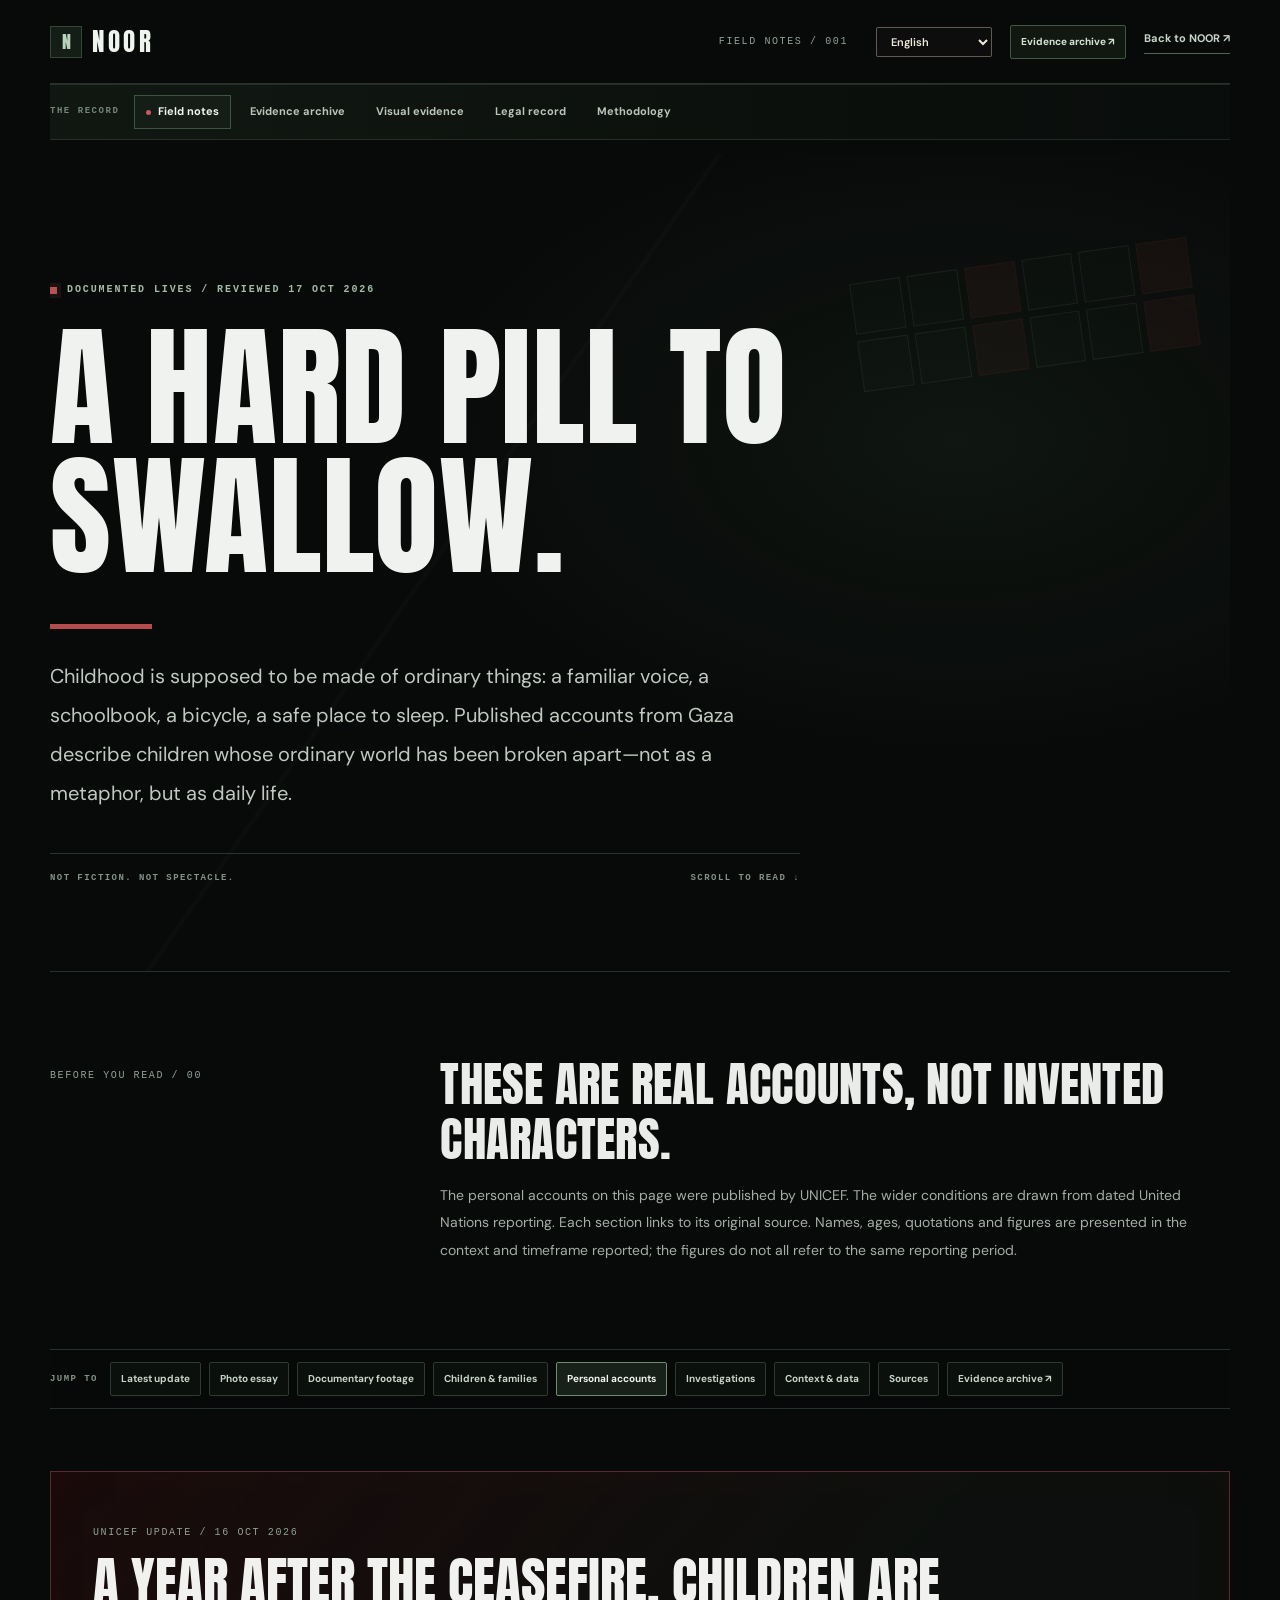
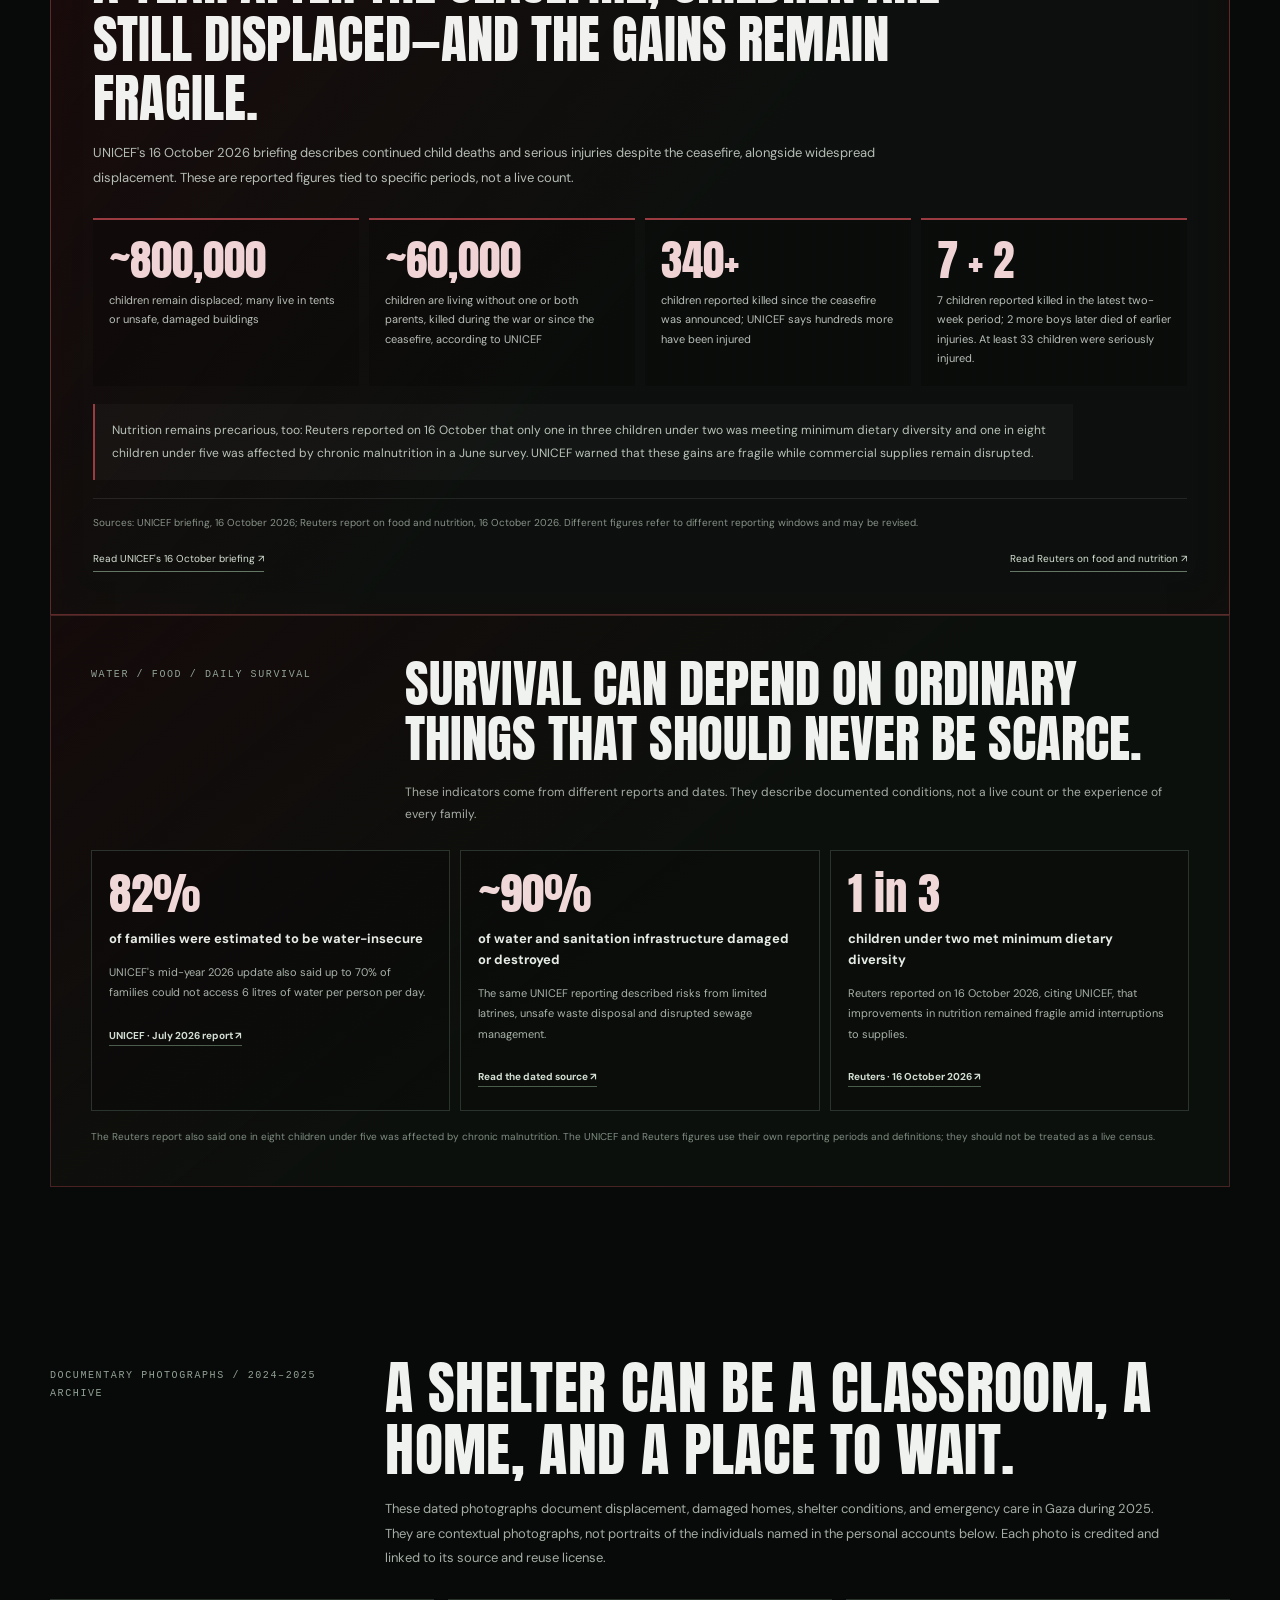
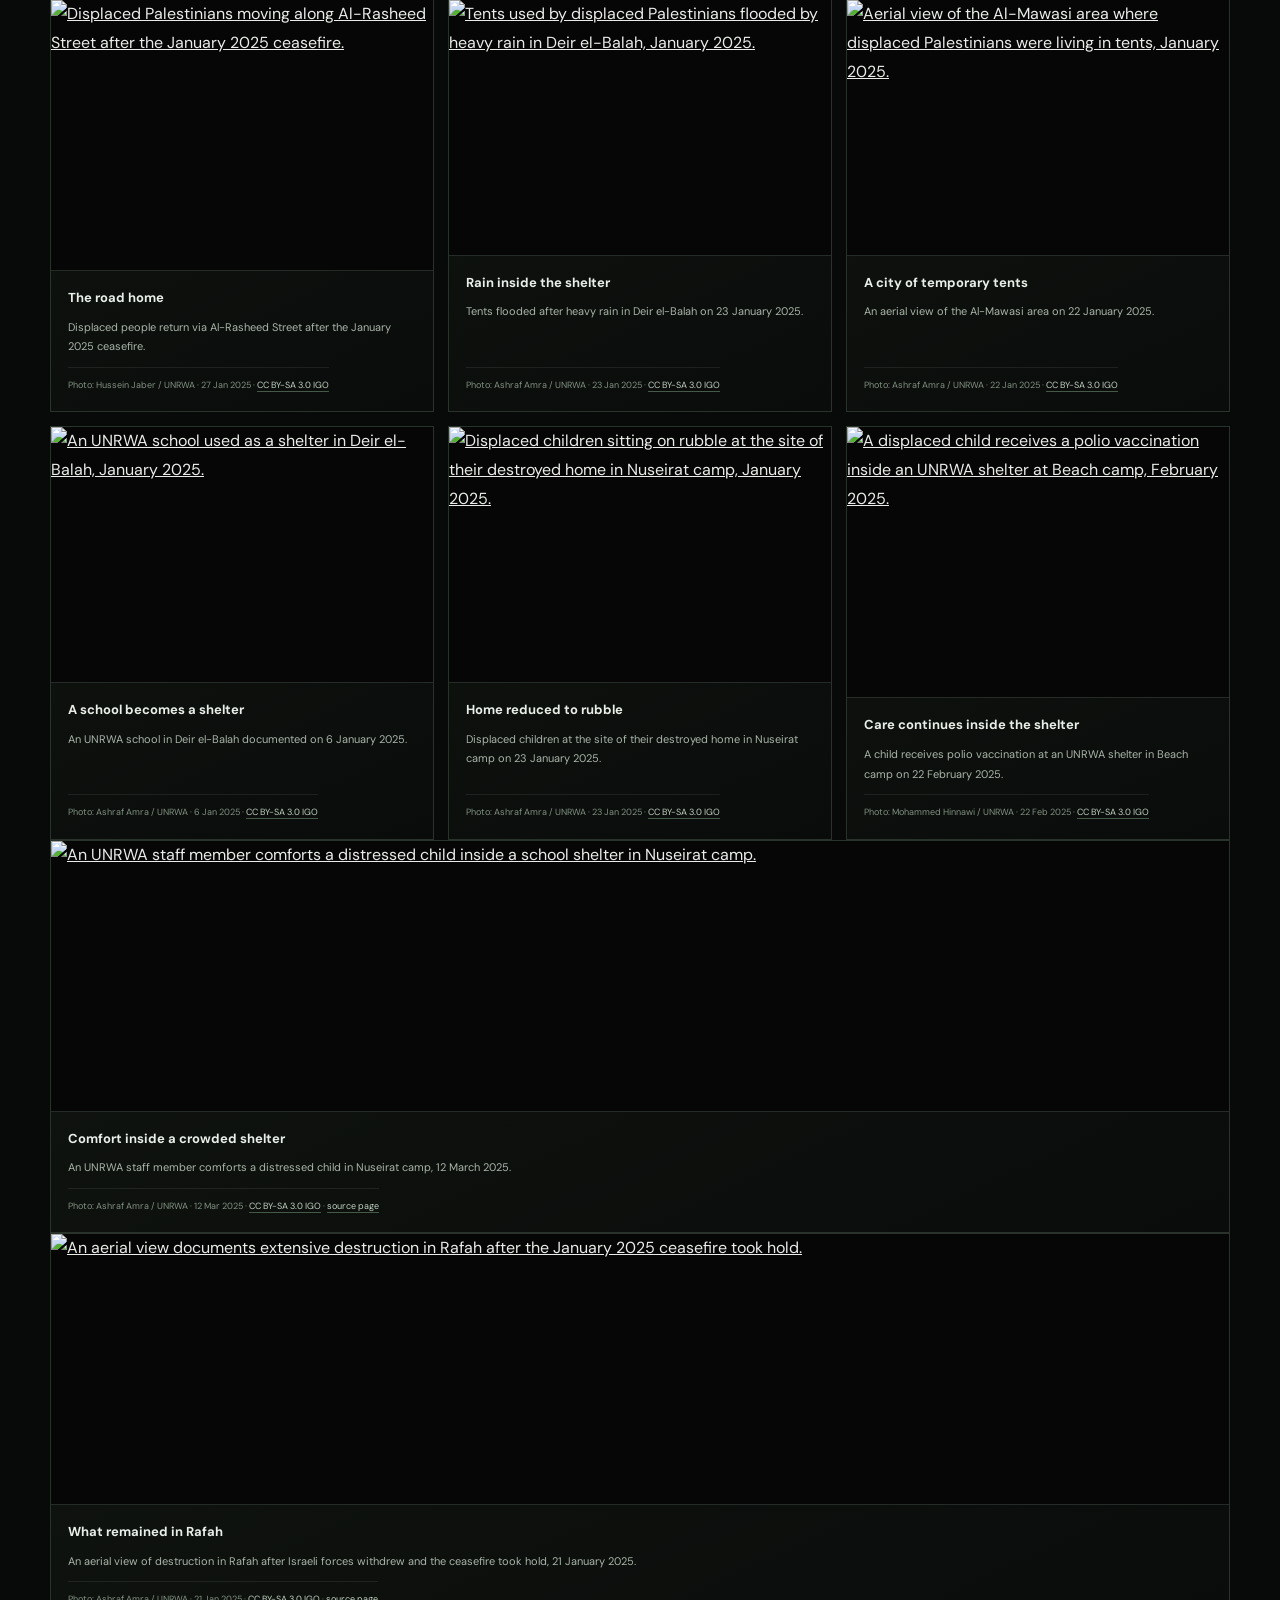
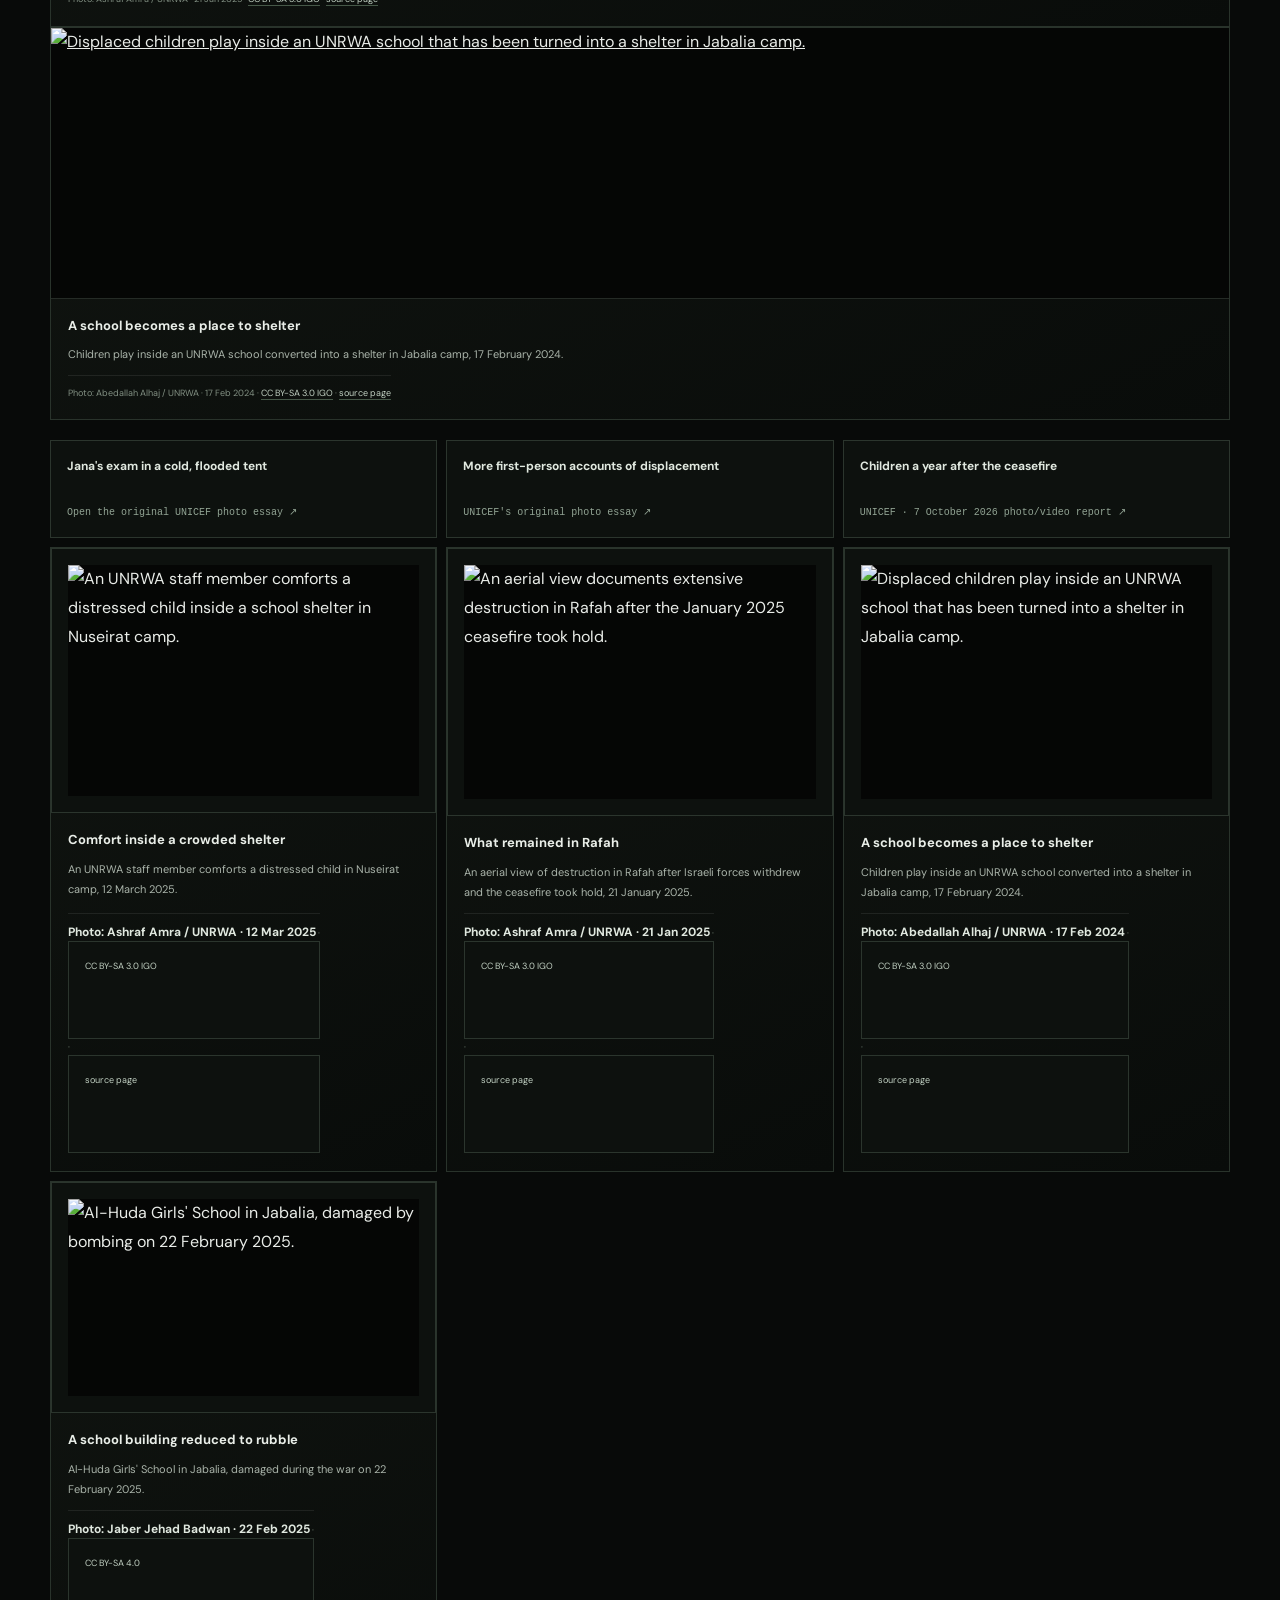
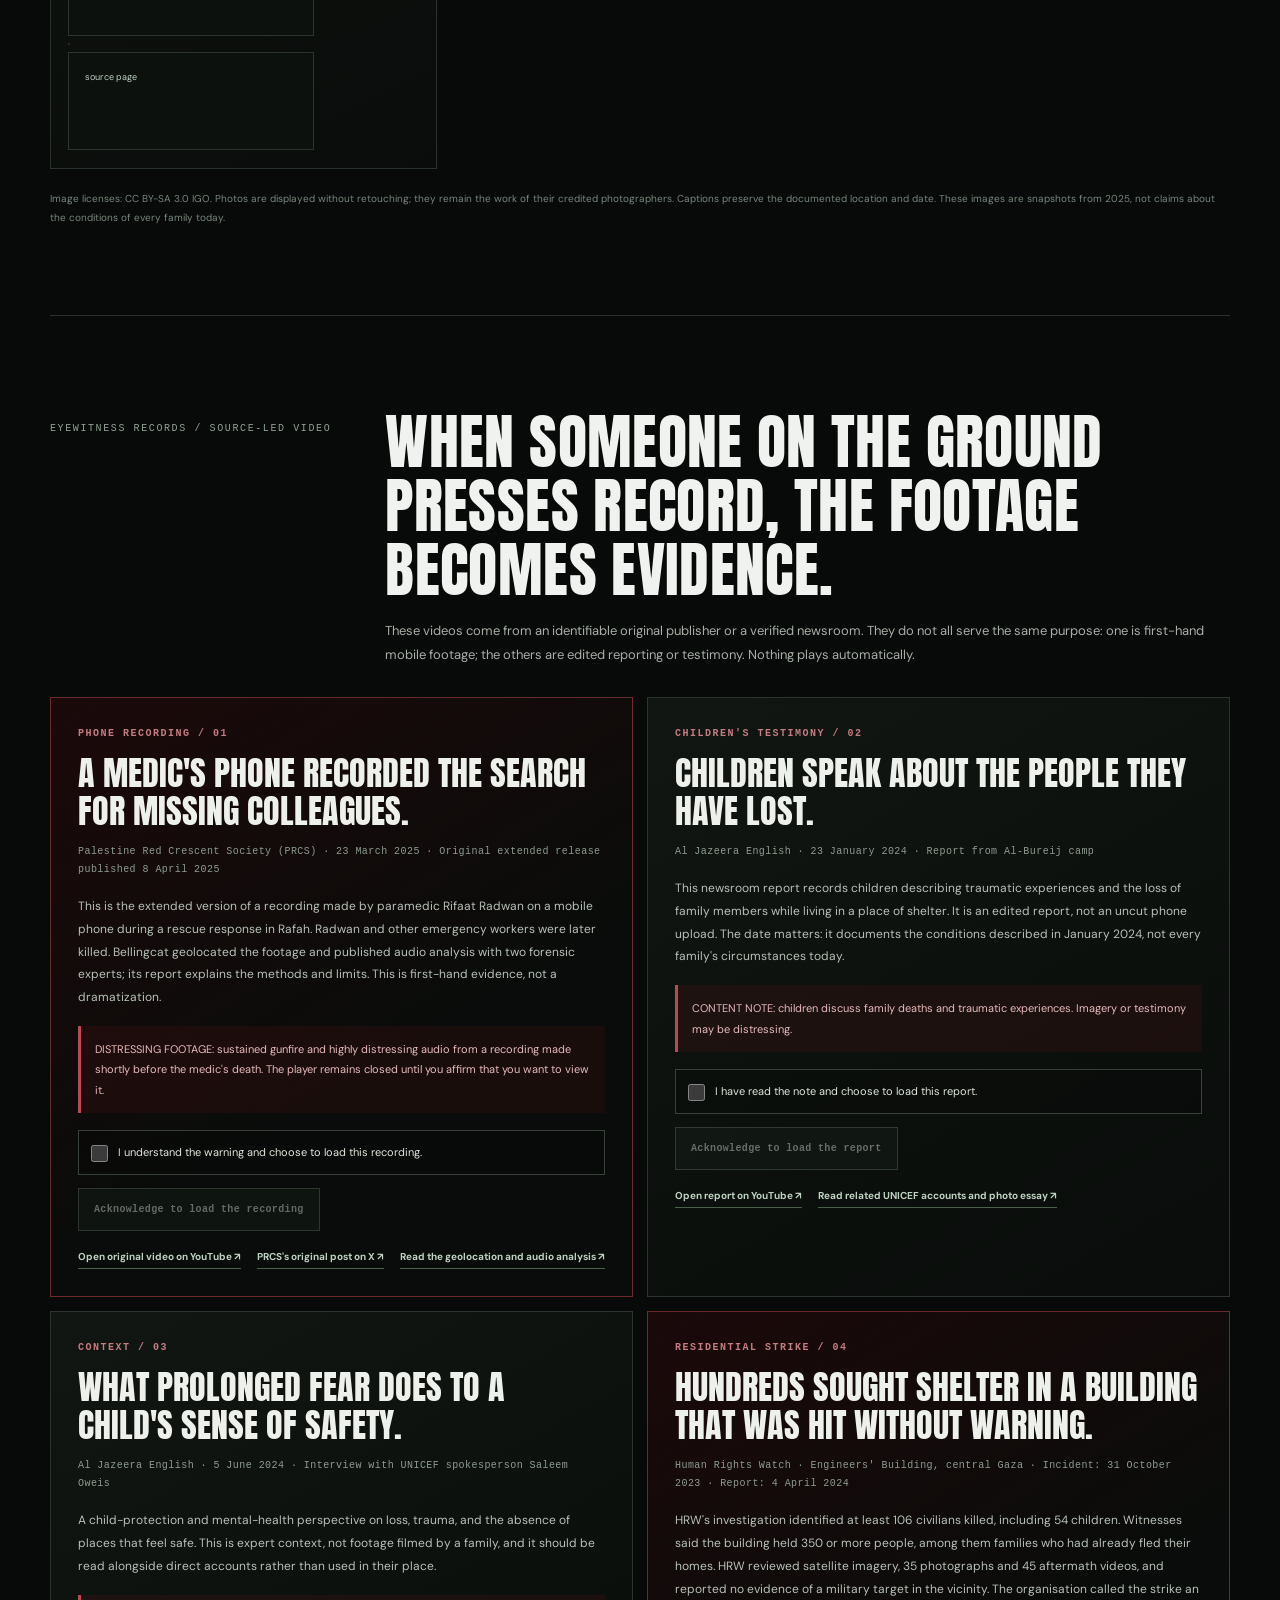
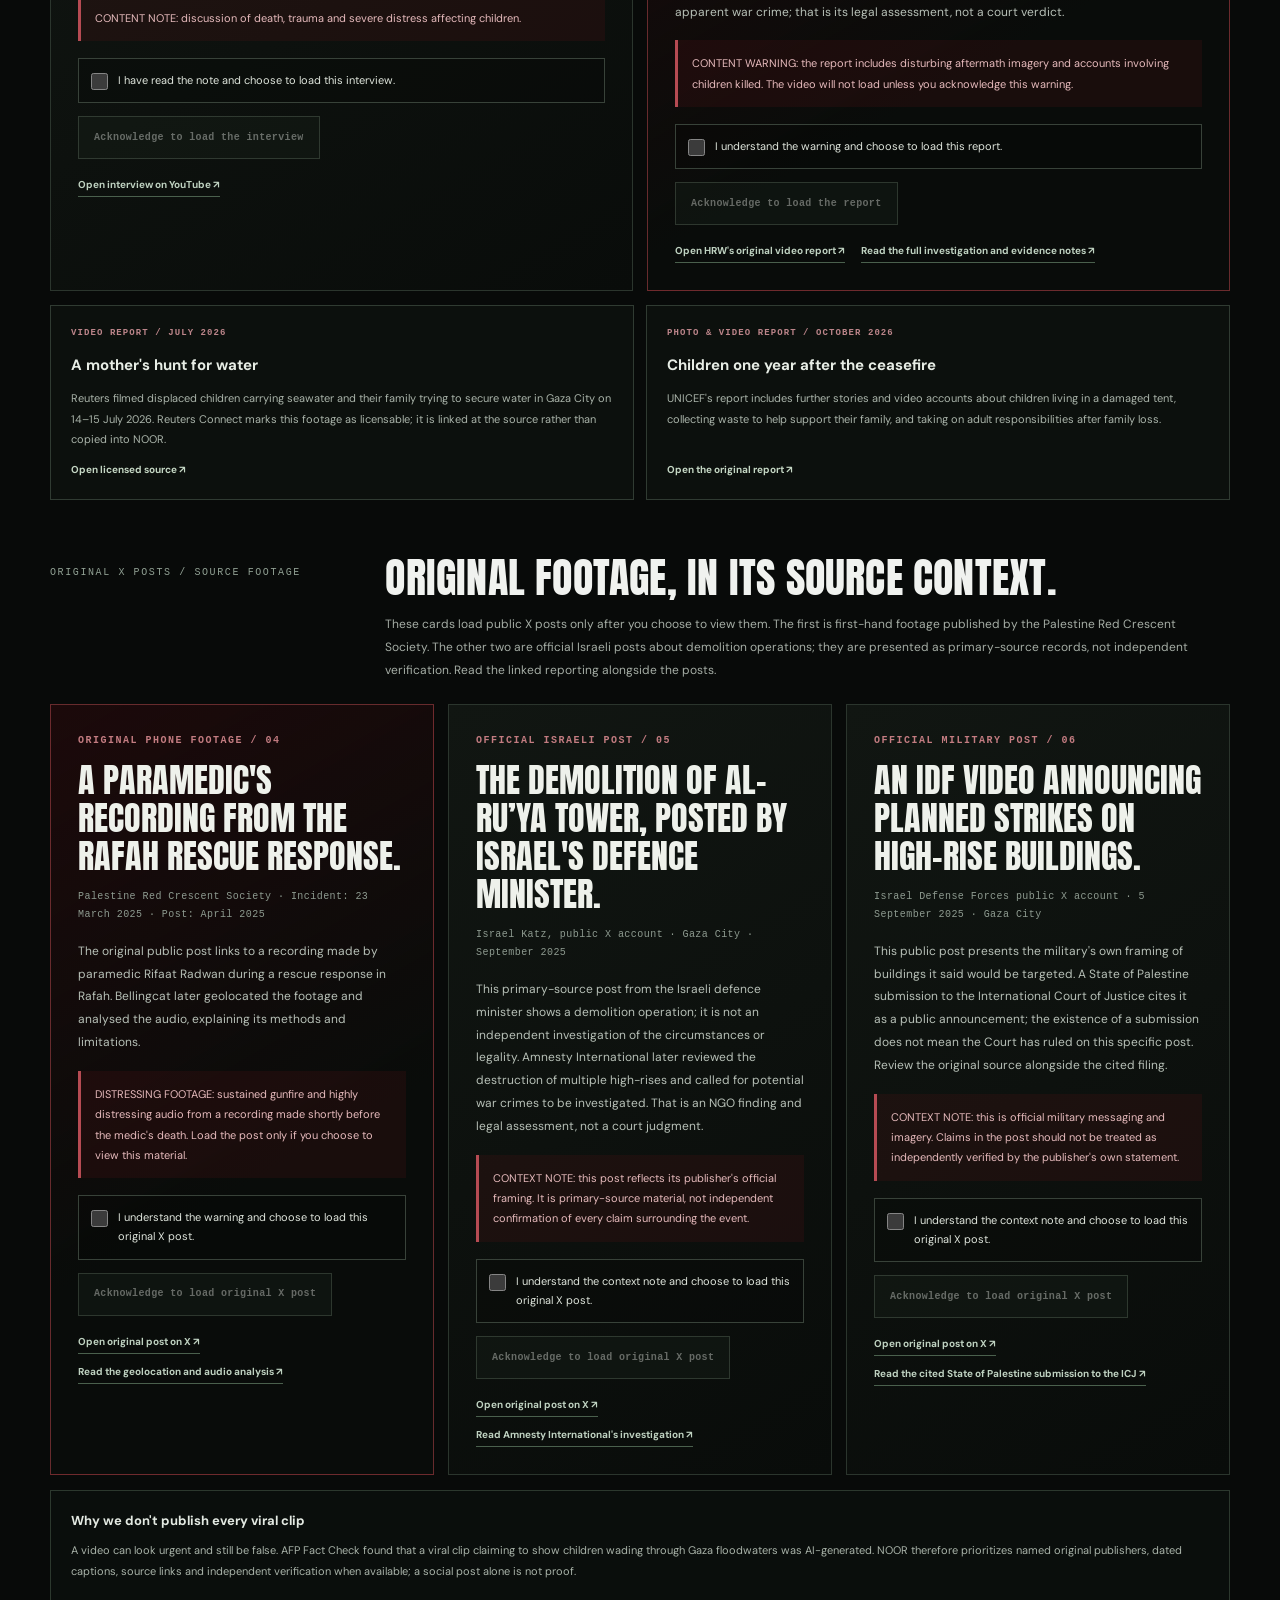
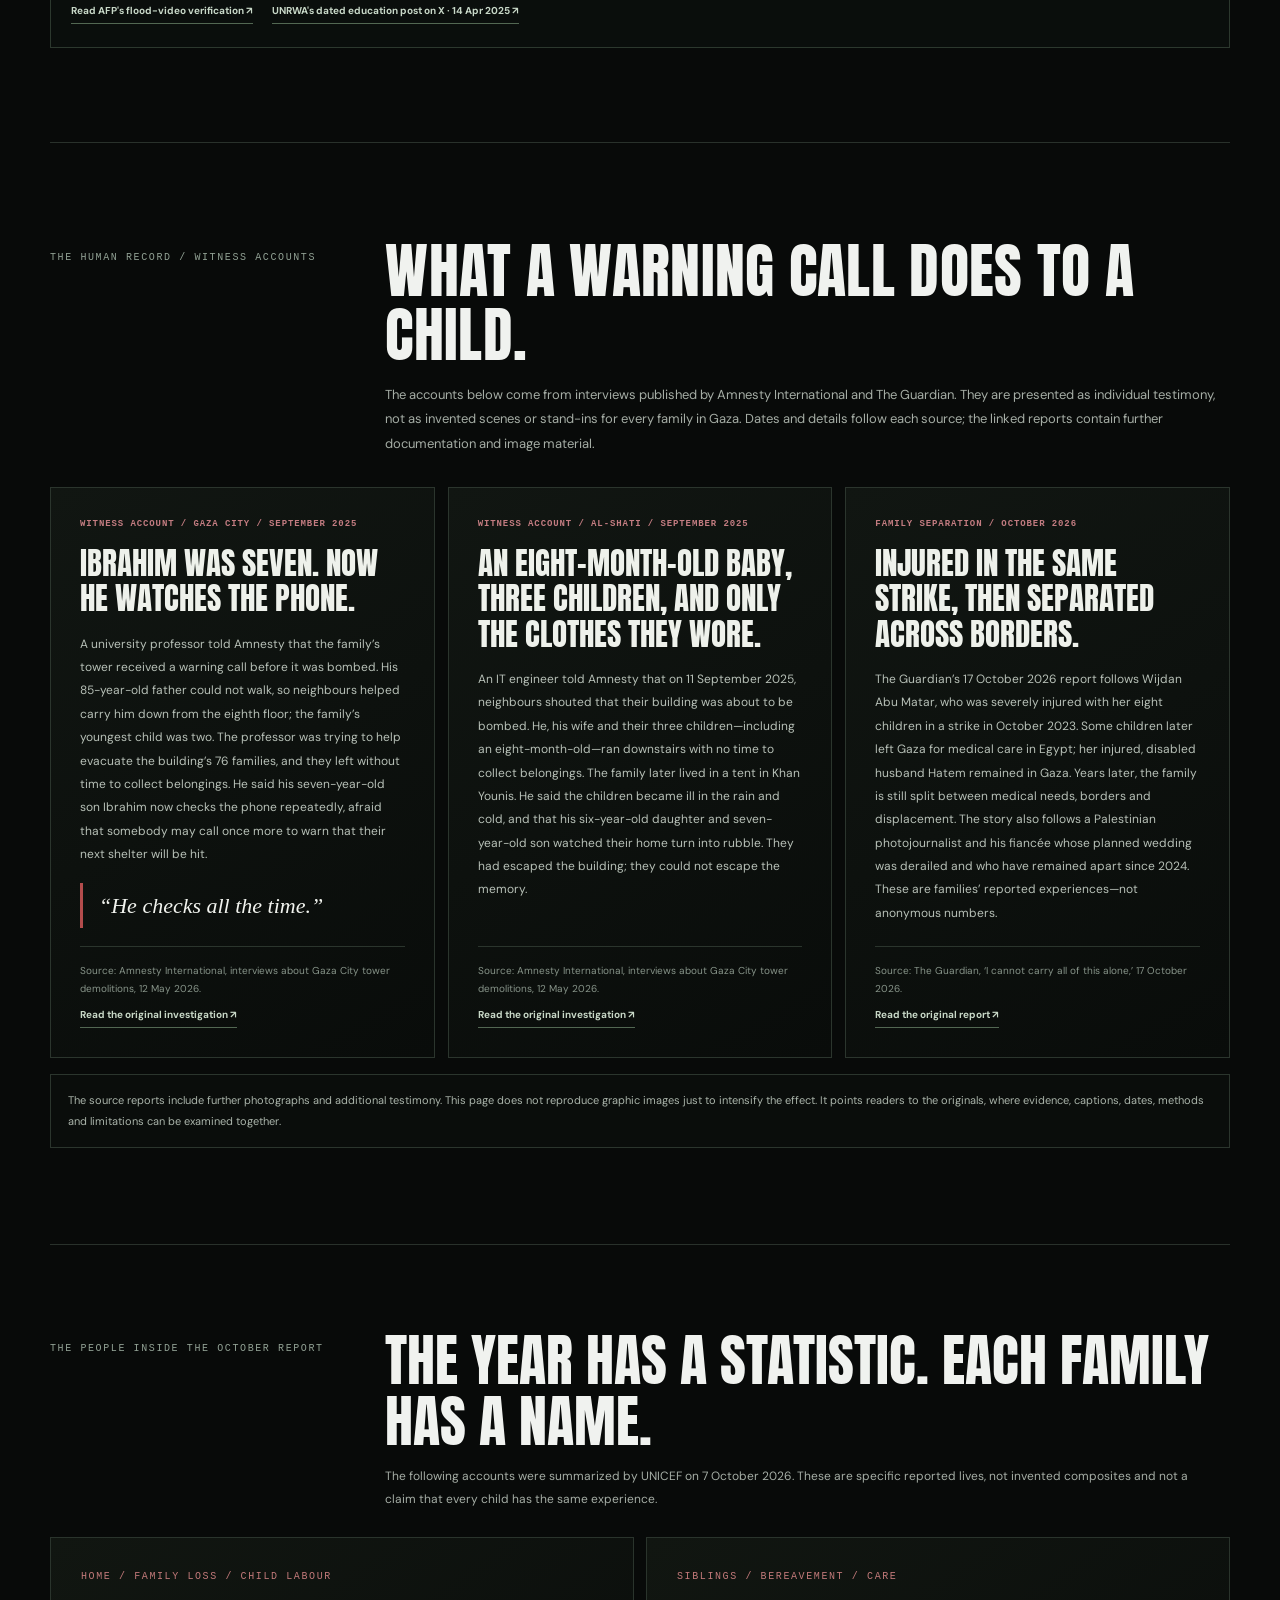
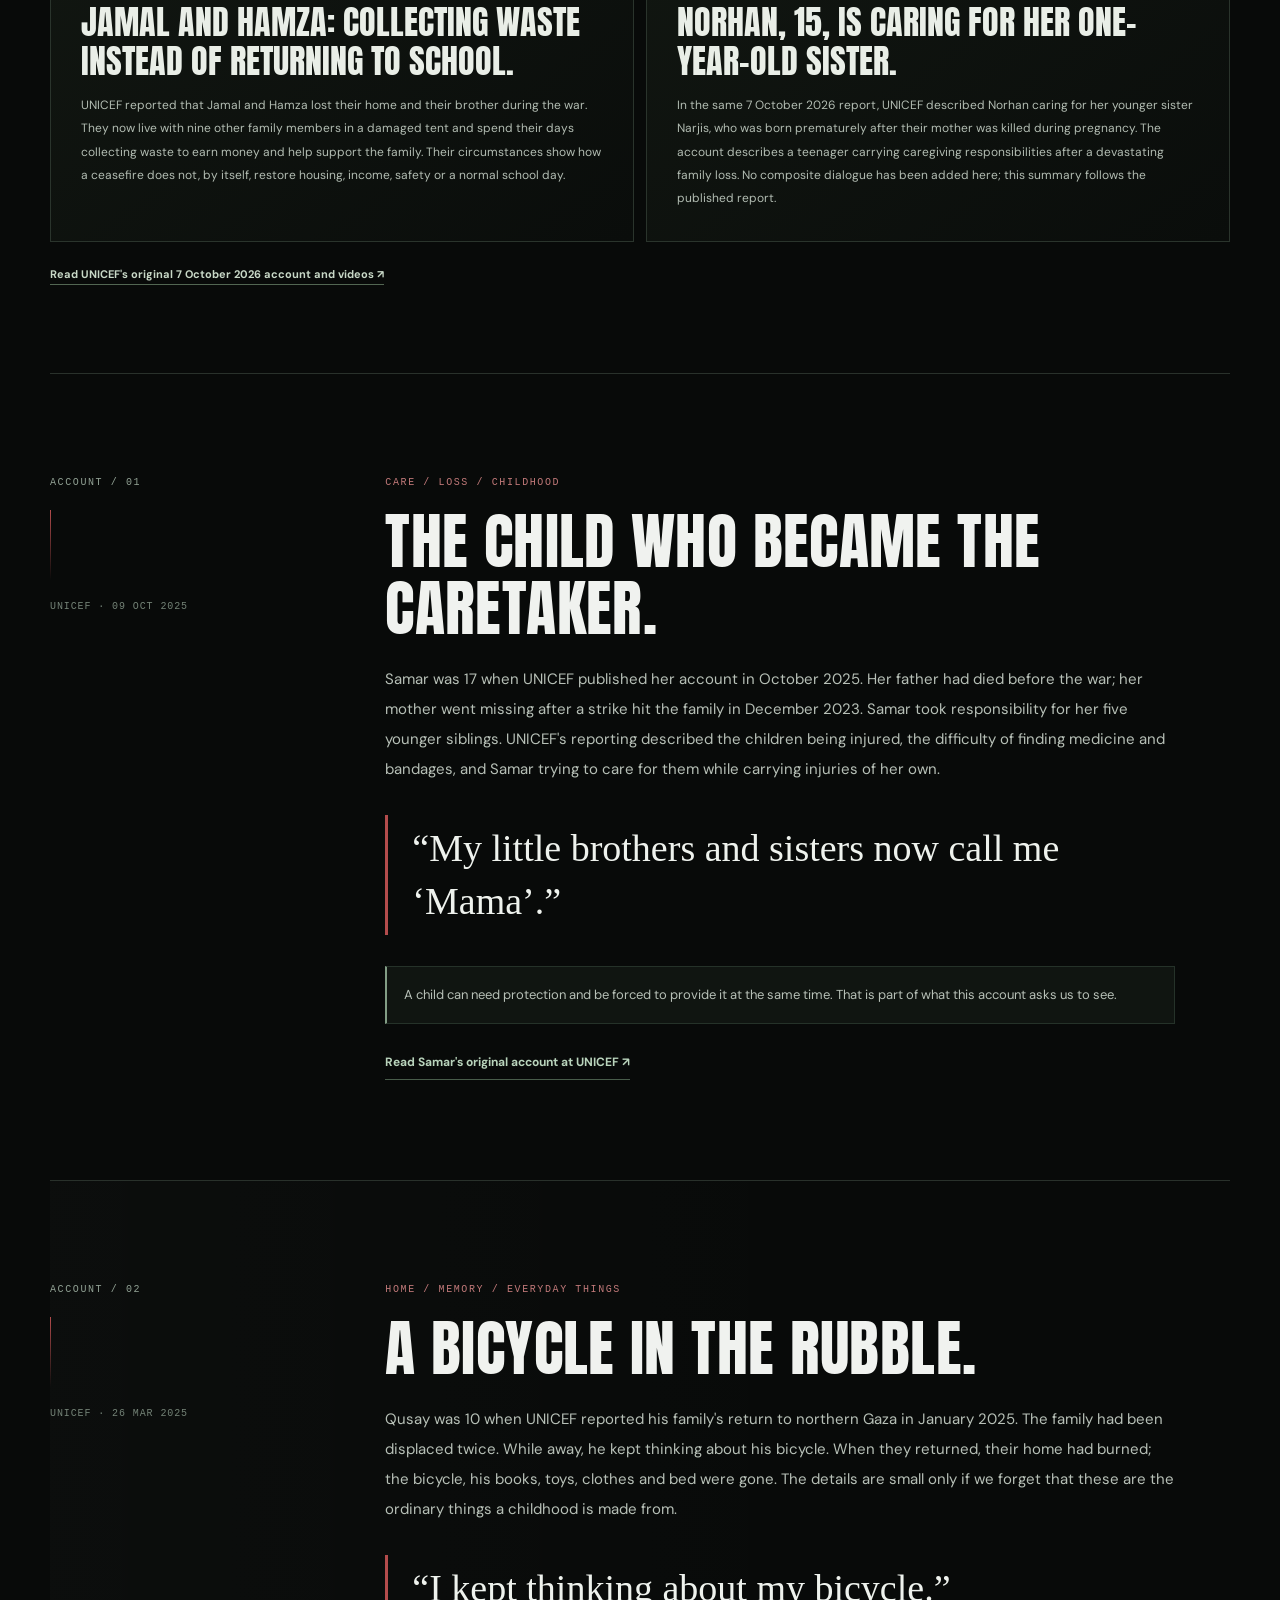
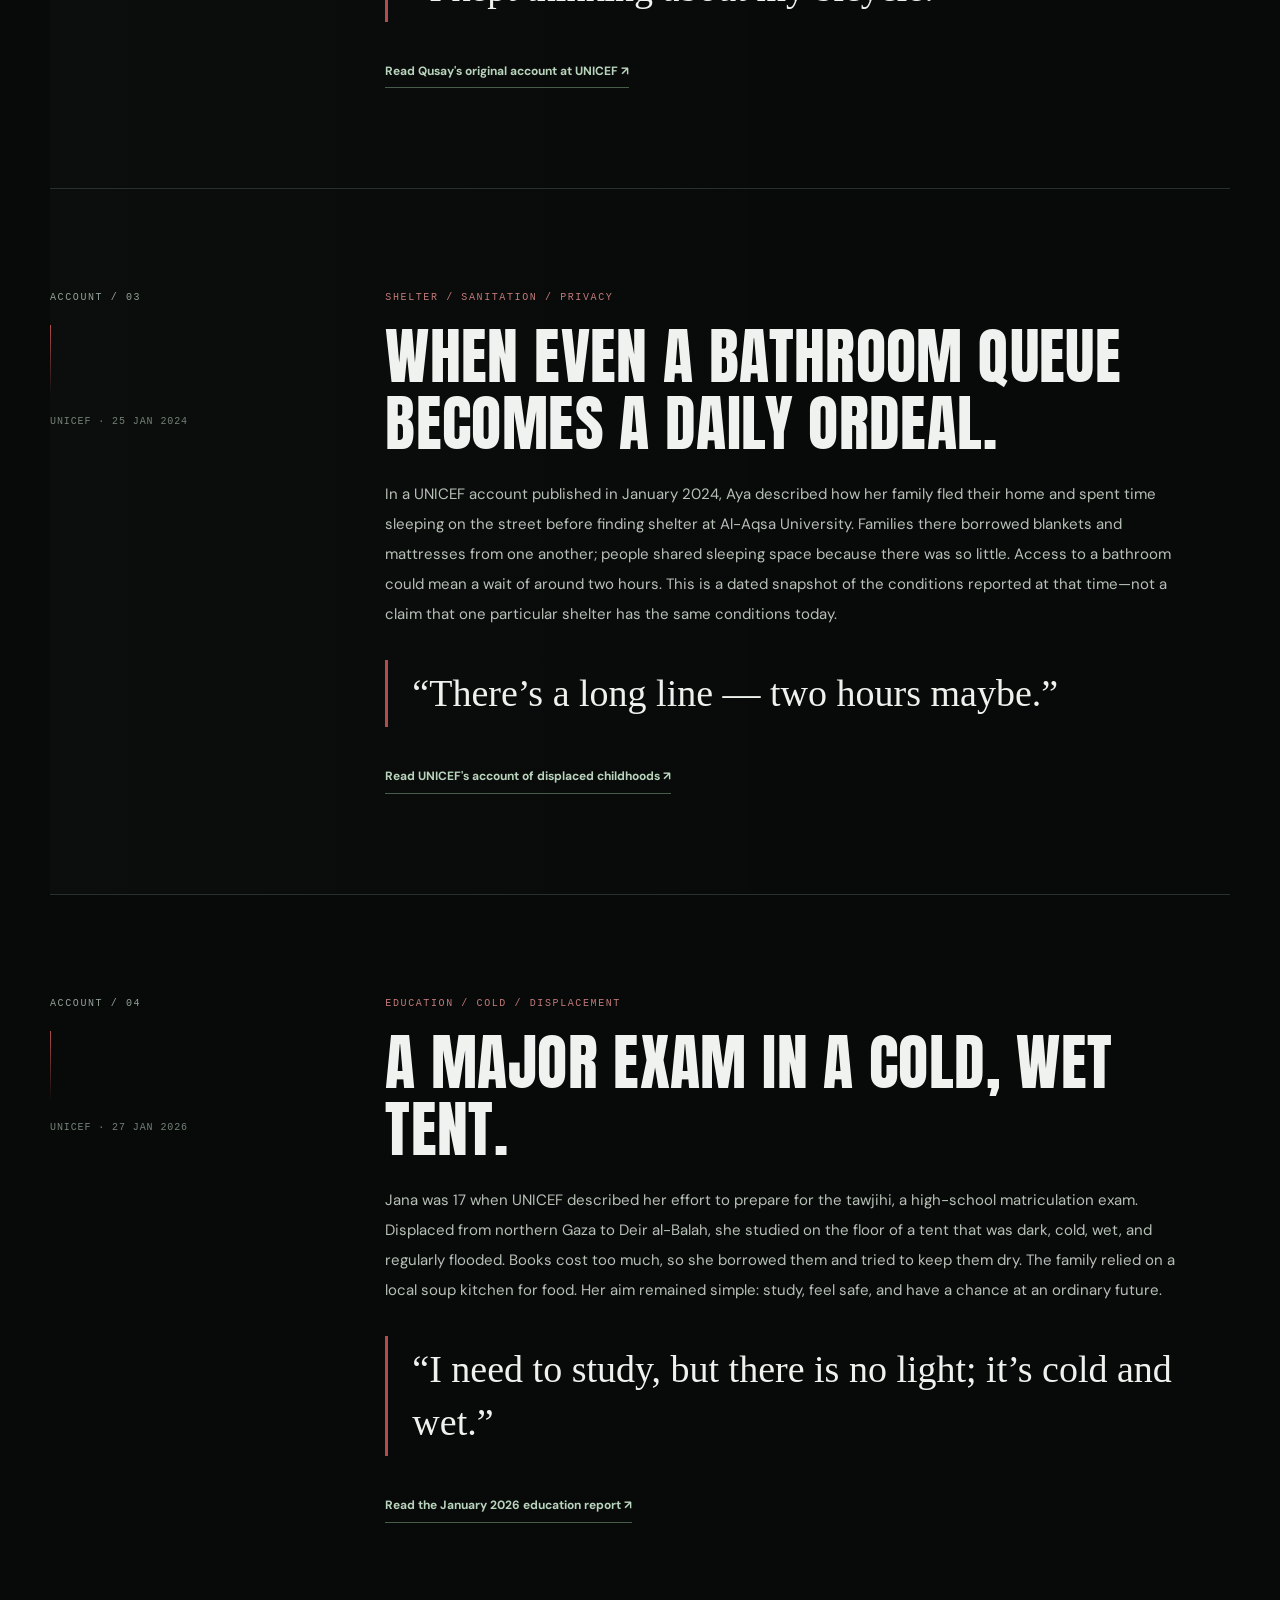
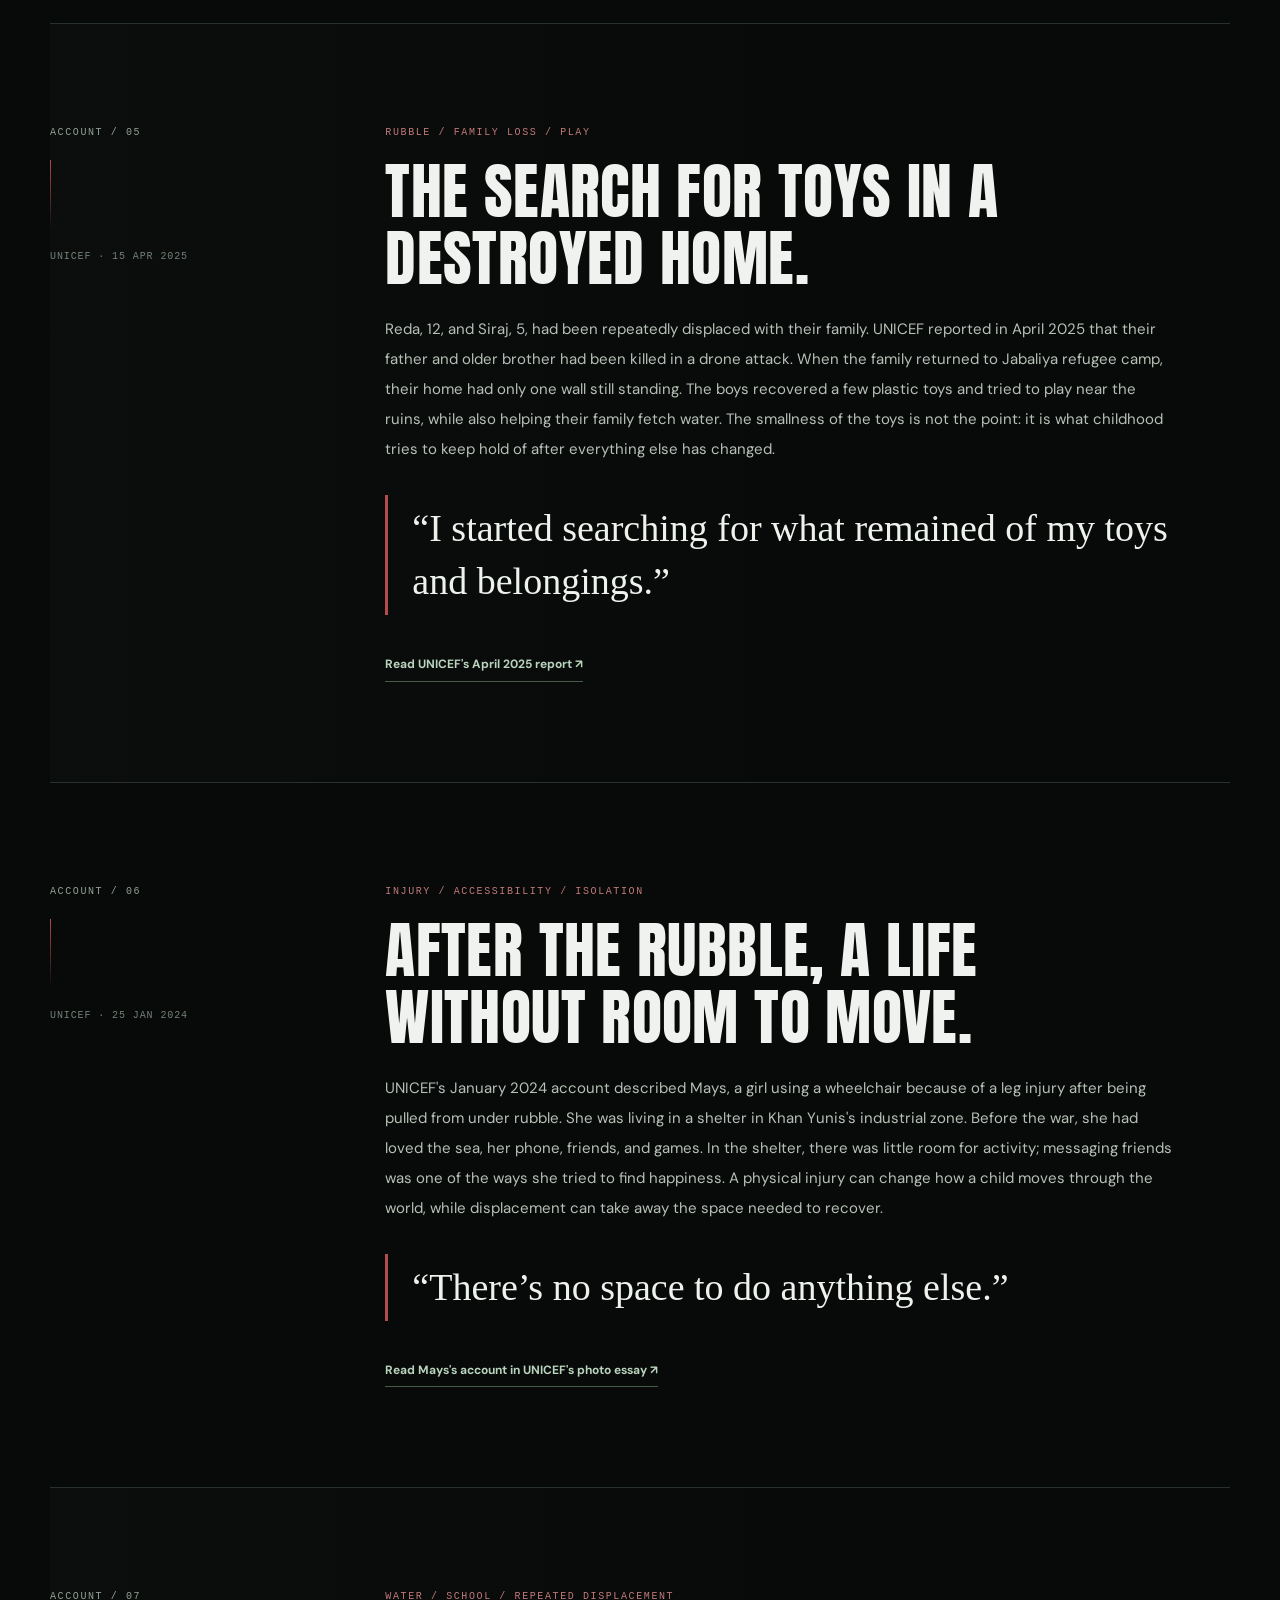
==== commit 38d3a577: "Add shared six-language selector and localization system" ====
--- a/a-hard-pill-to-swallow.html
+++ b/a-hard-pill-to-swallow.html
@@ -46,7 +46,7 @@
       <a class="story-wordmark" href="index.html" aria-label="NOOR home"><span class="story-mark" aria-hidden="true">N</span><span>NOOR</span></a>
       <div class="story-header-actions">
         <span class="story-header-label" data-en="FIELD NOTES / 001" data-ar="ملاحظات ميدانية / 001">FIELD NOTES / 001</span>
-        <select id="noor-language-select" class="noor-language-select story-language" data-noor-language-select aria-label="Choose language"><option value="en">English</option><option value="ar">العربية</option><option value="fr">Français</option><option value="es">Español</option><option value="pt">Português</option><option value="de">Deutsch</option></select>
+        <label class="noor-language-wrap"><span class="noor-sr-only">Choose language</span><select class="story-language noor-language-select" id="story-language" data-noor-language-select aria-label="Choose language" data-en-aria="Choose language" data-ar-aria="اختر اللغة"><option value="en">English</option><option value="ar">العربية</option><option value="fr">Français</option><option value="es">Español</option><option value="pt">Português</option><option value="de">Deutsch</option></select></label>
         <a class="story-archive-link" href="evidence-archive.html" data-en="Evidence archive ↗" data-ar="أرشيف الأدلة ↗">Evidence archive ↗</a>
         <a class="story-back" href="index.html" data-en="Back to NOOR ↗" data-ar="العودة إلى نور ↗">Back to NOOR ↗</a>
       </div>
@@ -824,5 +824,6 @@
     </footer>
   </div>
   <script src="js/i18n.js" defer></script>
+  <script src="js/i18n-content.js" defer></script>
 </body>
 </html>
--- a/css/i18n.css
+++ b/css/i18n.css
@@ -0,0 +1,39 @@
+/* Shared localization controls and robust Arabic RTL typography. */
+.noor-language-select{box-sizing:border-box;appearance:auto;display:inline-block;min-width:112px;max-width:100%;min-height:32px;padding:5px 27px 5px 10px;border:1px solid rgba(190,174,157,.48);border-radius:2px;background-color:#0c0d0c;color:#f0e9df;font:600 11px/1.4 "DM Sans","Cairo",sans-serif;letter-spacing:0;text-transform:none;cursor:pointer;direction:ltr}
+.noor-language-select:focus-visible{outline:2px solid #d45c4a;outline-offset:3px}
+.noor-language-wrap{display:inline-flex;align-items:center;max-width:100%;margin-inline-start:10px}
+.noor-sr-only{position:absolute!important;width:1px!important;height:1px!important;padding:0!important;margin:-1px!important;overflow:hidden!important;clip:rect(0,0,0,0)!important;white-space:nowrap!important;border:0!important}
+.research-header-actions .noor-language-wrap{margin-inline-start:12px}
+.site-header .noor-language-select{min-width:112px}
+.archive-header .noor-language-select,.story-header .noor-language-select,.research-header .noor-language-select{min-height:30px}
+:root[lang="ar"],:root[lang="ar"] body{font-family:"Cairo","Noto Sans Arabic",Tahoma,sans-serif}
+:root[dir="rtl"] body{direction:rtl}
+:root[dir="rtl"] input,:root[dir="rtl"] textarea,:root[dir="rtl"] select{direction:rtl;text-align:start}
+:root[dir="rtl"] input[type="date"],:root[dir="rtl"] input[type="number"],:root[dir="rtl"] input[type="search"]{direction:rtl}
+:root[dir="rtl"] .noor-language-select{direction:ltr;text-align:left;padding-left:10px;padding-right:27px}
+:root[dir="rtl"] .site-header .header-inner,:root[dir="rtl"] .archive-header,:root[dir="rtl"] .story-header,:root[dir="rtl"] .research-header{font-family:"Cairo","Noto Sans Arabic",Tahoma,sans-serif}
+:root[dir="rtl"] .nav,:root[dir="rtl"] .research-nav-inner{direction:rtl}
+:root[dir="rtl"] .research-nav-label{margin-inline-end:auto;margin-inline-start:12px}
+:root[dir="rtl"] .archive-network-heading,:root[dir="rtl"] .archive-network-details,:root[dir="rtl"] .archive-network-tools,:root[dir="rtl"] .archive-map-empty-state,:root[dir="rtl"] .archive-map-detail-summary{text-align:right}
+:root[dir="rtl"] .archive-network-kicker{letter-spacing:0}
+:root[dir="rtl"] .archive-network-heading>p:last-child,:root[dir="rtl"] .archive-map-empty-state>p,:root[dir="rtl"] .archive-map-detail-summary{line-height:1.95}
+:root[dir="rtl"] .archive-network-status{direction:rtl}
+:root[dir="rtl"] .archive-network-hint{text-align:left}
+:root[dir="rtl"] .archive-network-legend{direction:rtl}
+:root[dir="rtl"] .archive-network-details-footer{direction:rtl}
+:root[dir="rtl"] .archive-map-detail-actions .archive-map-action-link{direction:rtl}
+:root[dir="rtl"] .archive-map-source-links a{text-align:right;unicode-bidi:plaintext}
+:root[dir="rtl"] .archive-map-gesture-list>span{direction:rtl}
+:root[dir="rtl"] .archive-network-record-title,:root[dir="rtl"] .archive-network-topic-title{font-family:"Cairo","Noto Sans Arabic",Tahoma,sans-serif}
+:root[dir="rtl"] .research-method-content p,:root[dir="rtl"] .research-hero-deck,:root[dir="rtl"] .research-caution,:root[dir="rtl"] .story-deck,:root[dir="rtl"] .section-intro{line-height:1.95}
+:root[dir="rtl"] .archive-card,:root[dir="rtl"] .research-method-card,:root[dir="rtl"] .research-status-row{direction:rtl;text-align:start}
+:root[dir="rtl"] .archive-card h3,:root[dir="rtl"] .archive-card-summary,:root[dir="rtl"] .archive-card-source,:root[dir="rtl"] .archive-card-related{text-align:start;unicode-bidi:plaintext}
+:root[dir="rtl"] .archive-network-map-note{text-align:start;line-height:1.9}
+:root[dir="rtl"] .story-language,:root[dir="rtl"] .archive-language,:root[dir="rtl"] .research-language{font-family:"Cairo",sans-serif}
+:root[dir="rtl"] .hero-content,:root[dir="rtl"] .site-footer,:root[dir="rtl"] .story-content{direction:rtl}
+@media(max-width:760px){
+ .noor-language-select{min-width:97px;min-height:30px;font-size:10px}
+ .noor-language-wrap{margin-inline-start:5px}
+ :root[dir="rtl"] .archive-network-status{align-items:flex-start}
+}
+@media(prefers-reduced-motion:reduce){.noor-language-select{scroll-behavior:auto}}
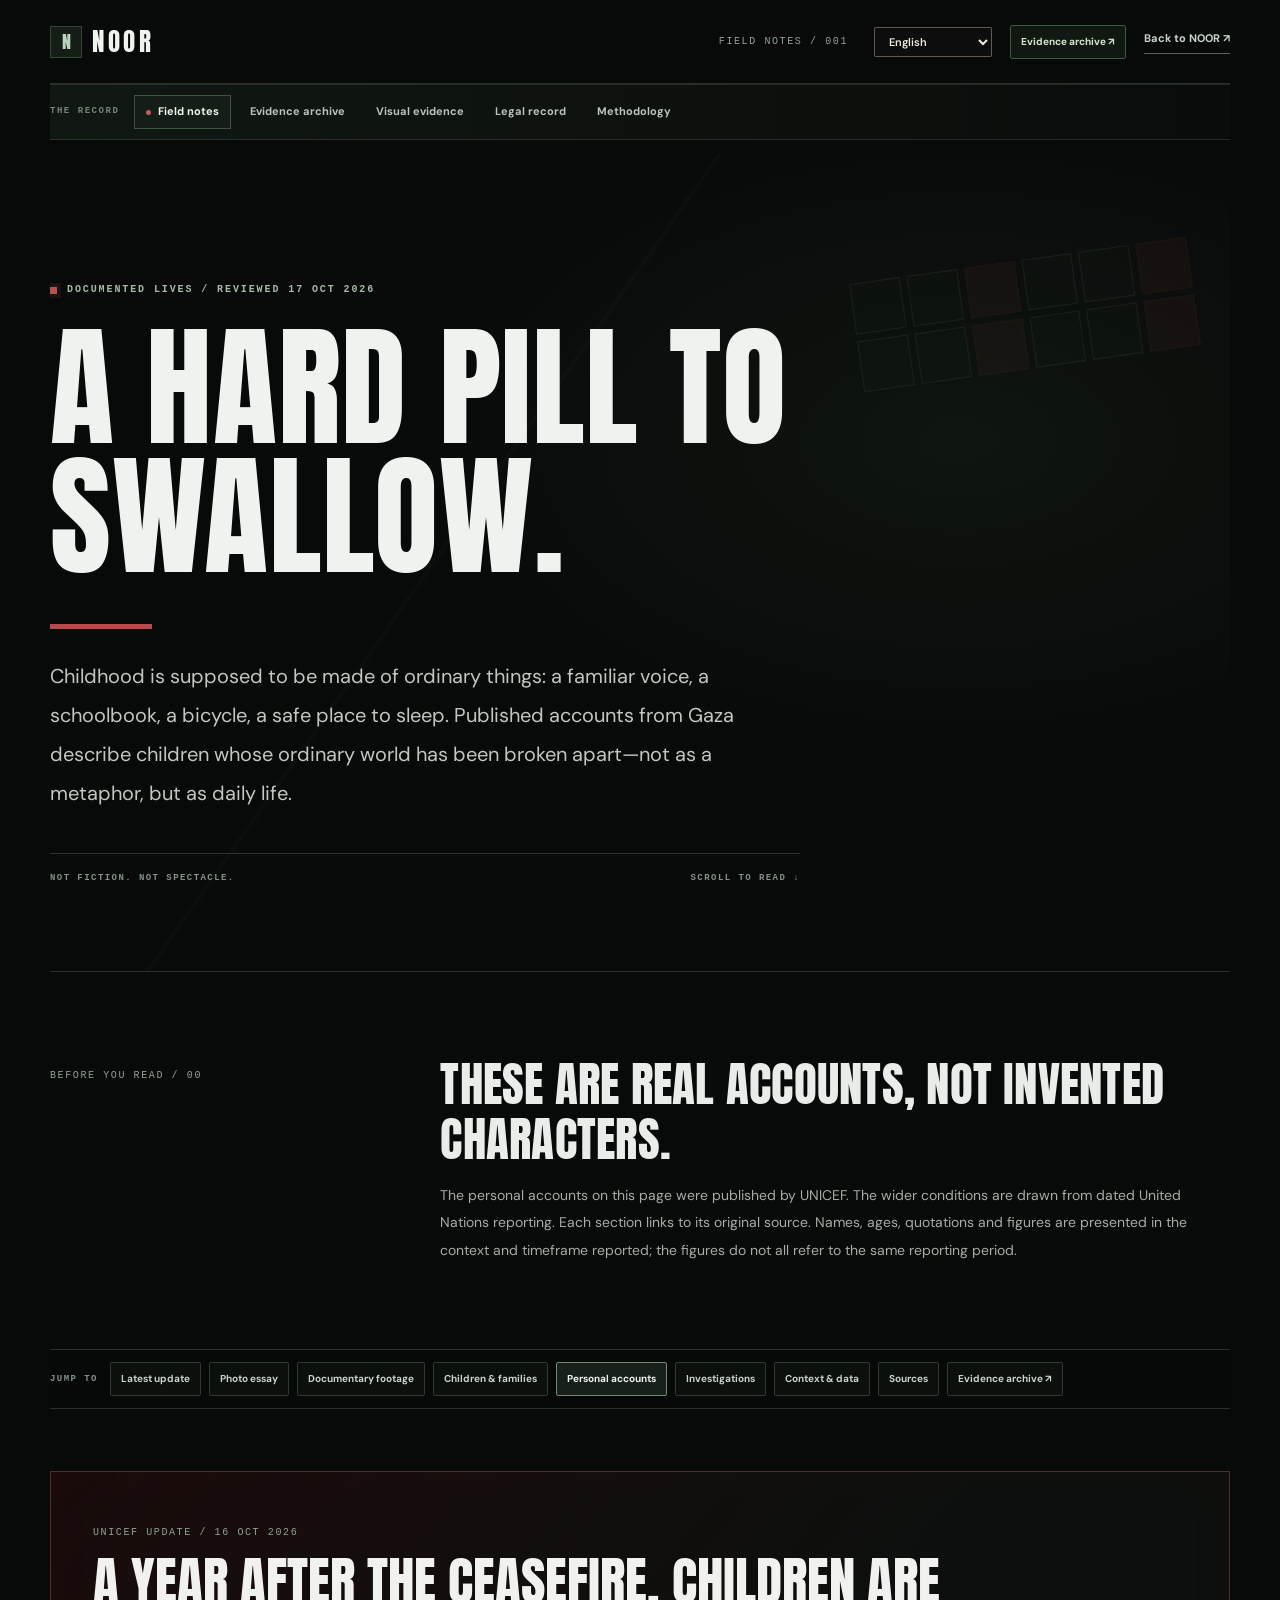
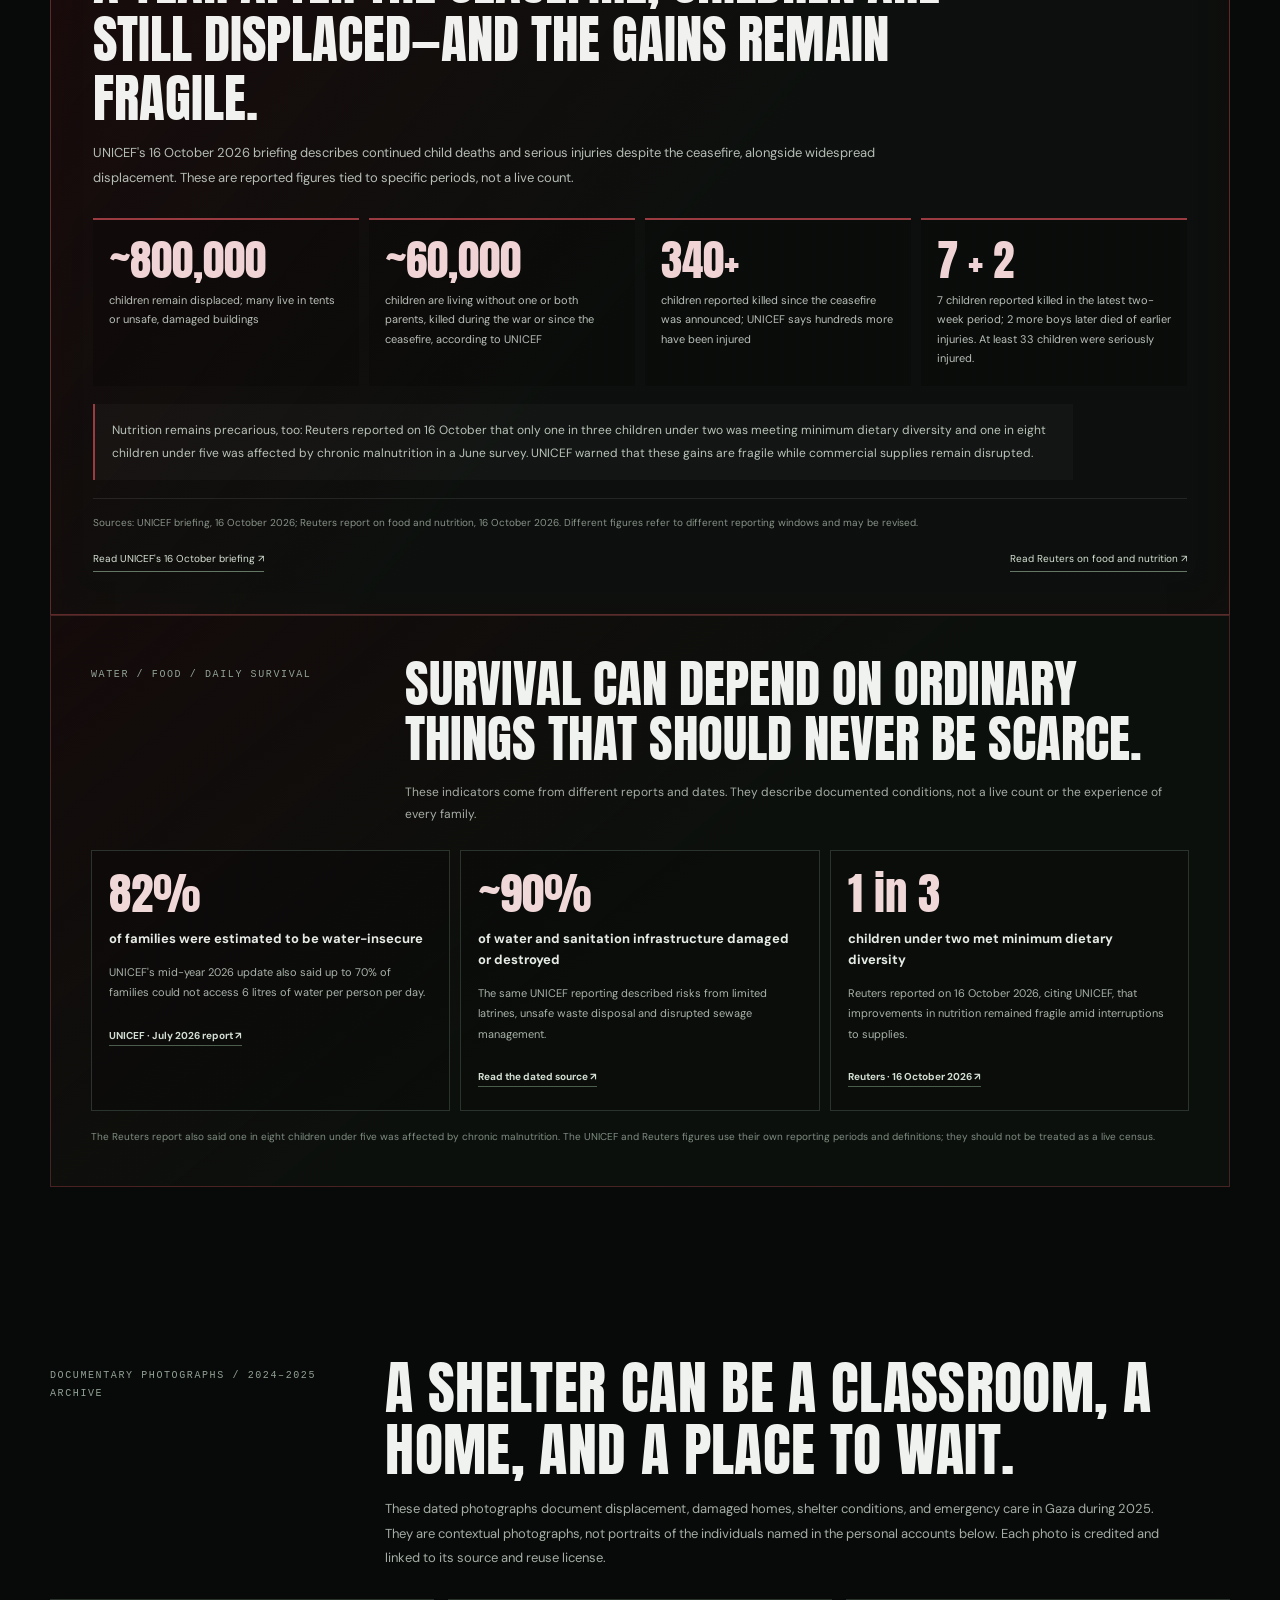
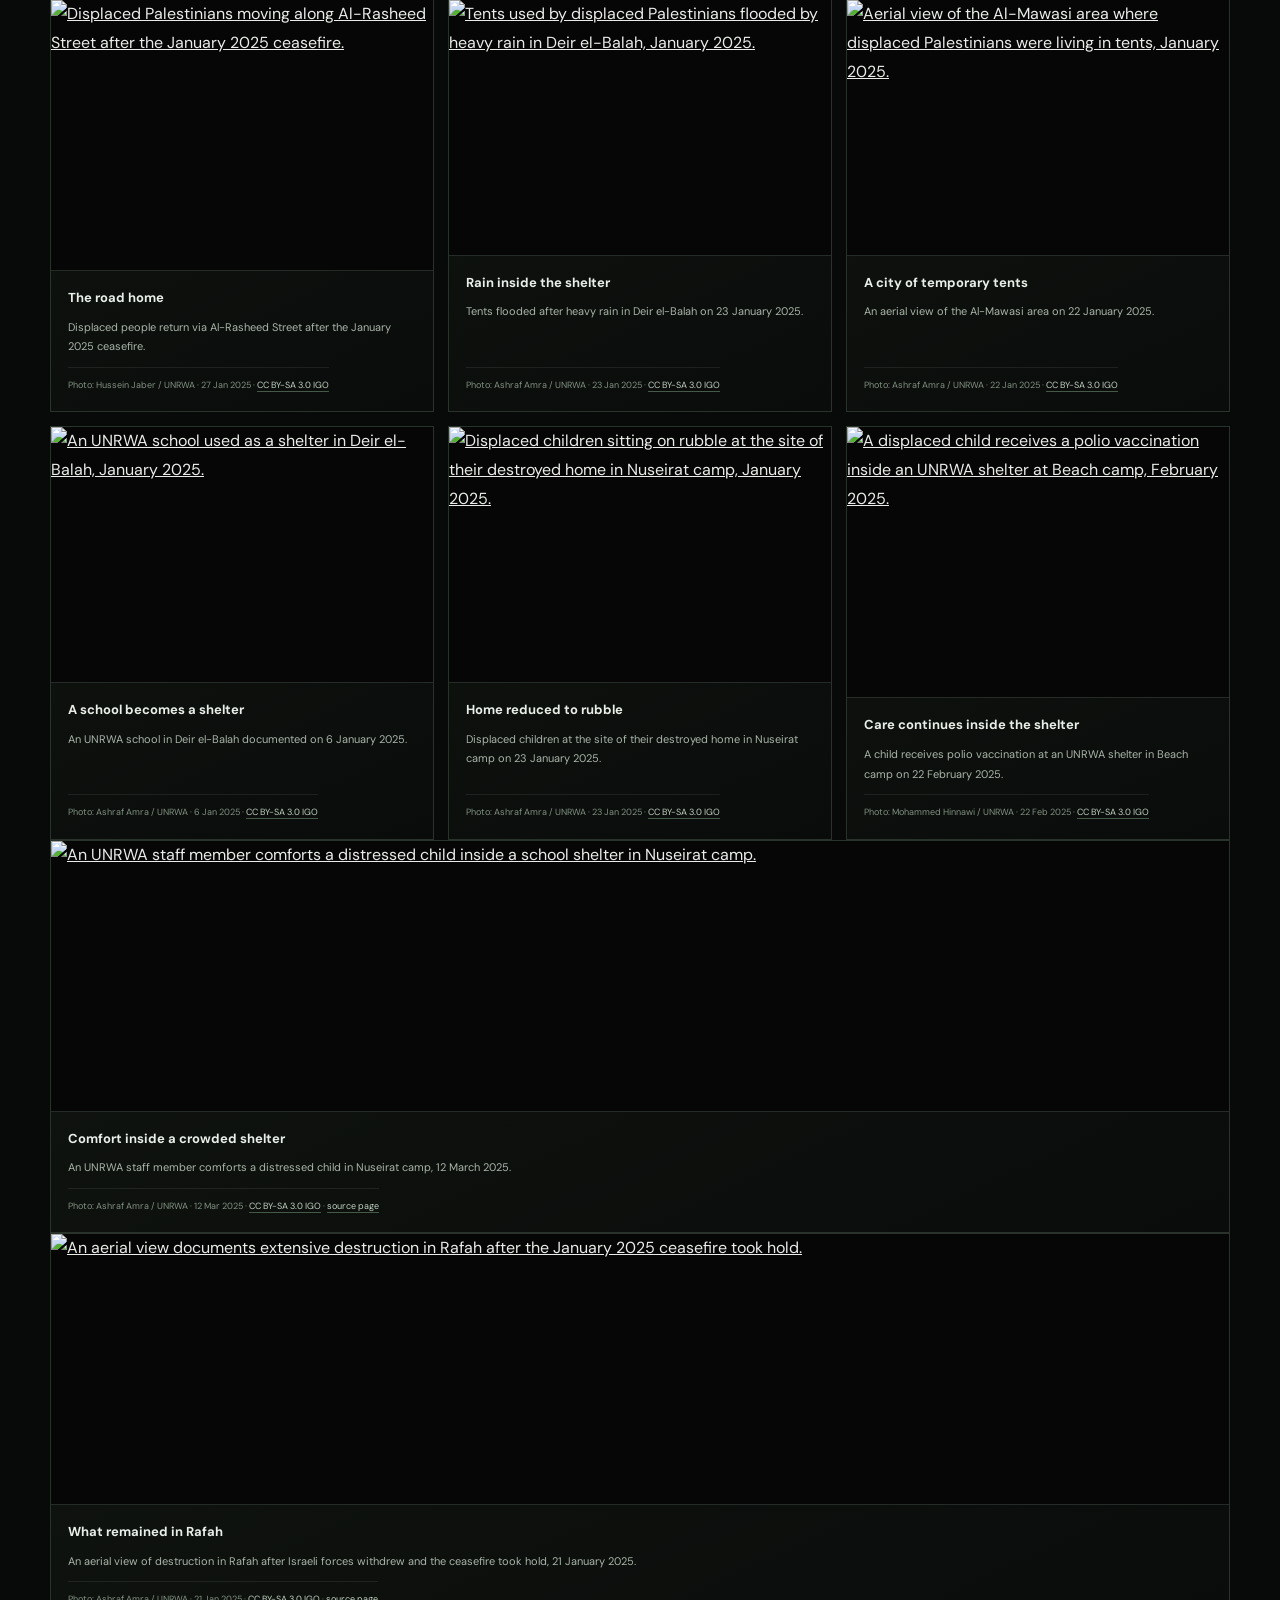
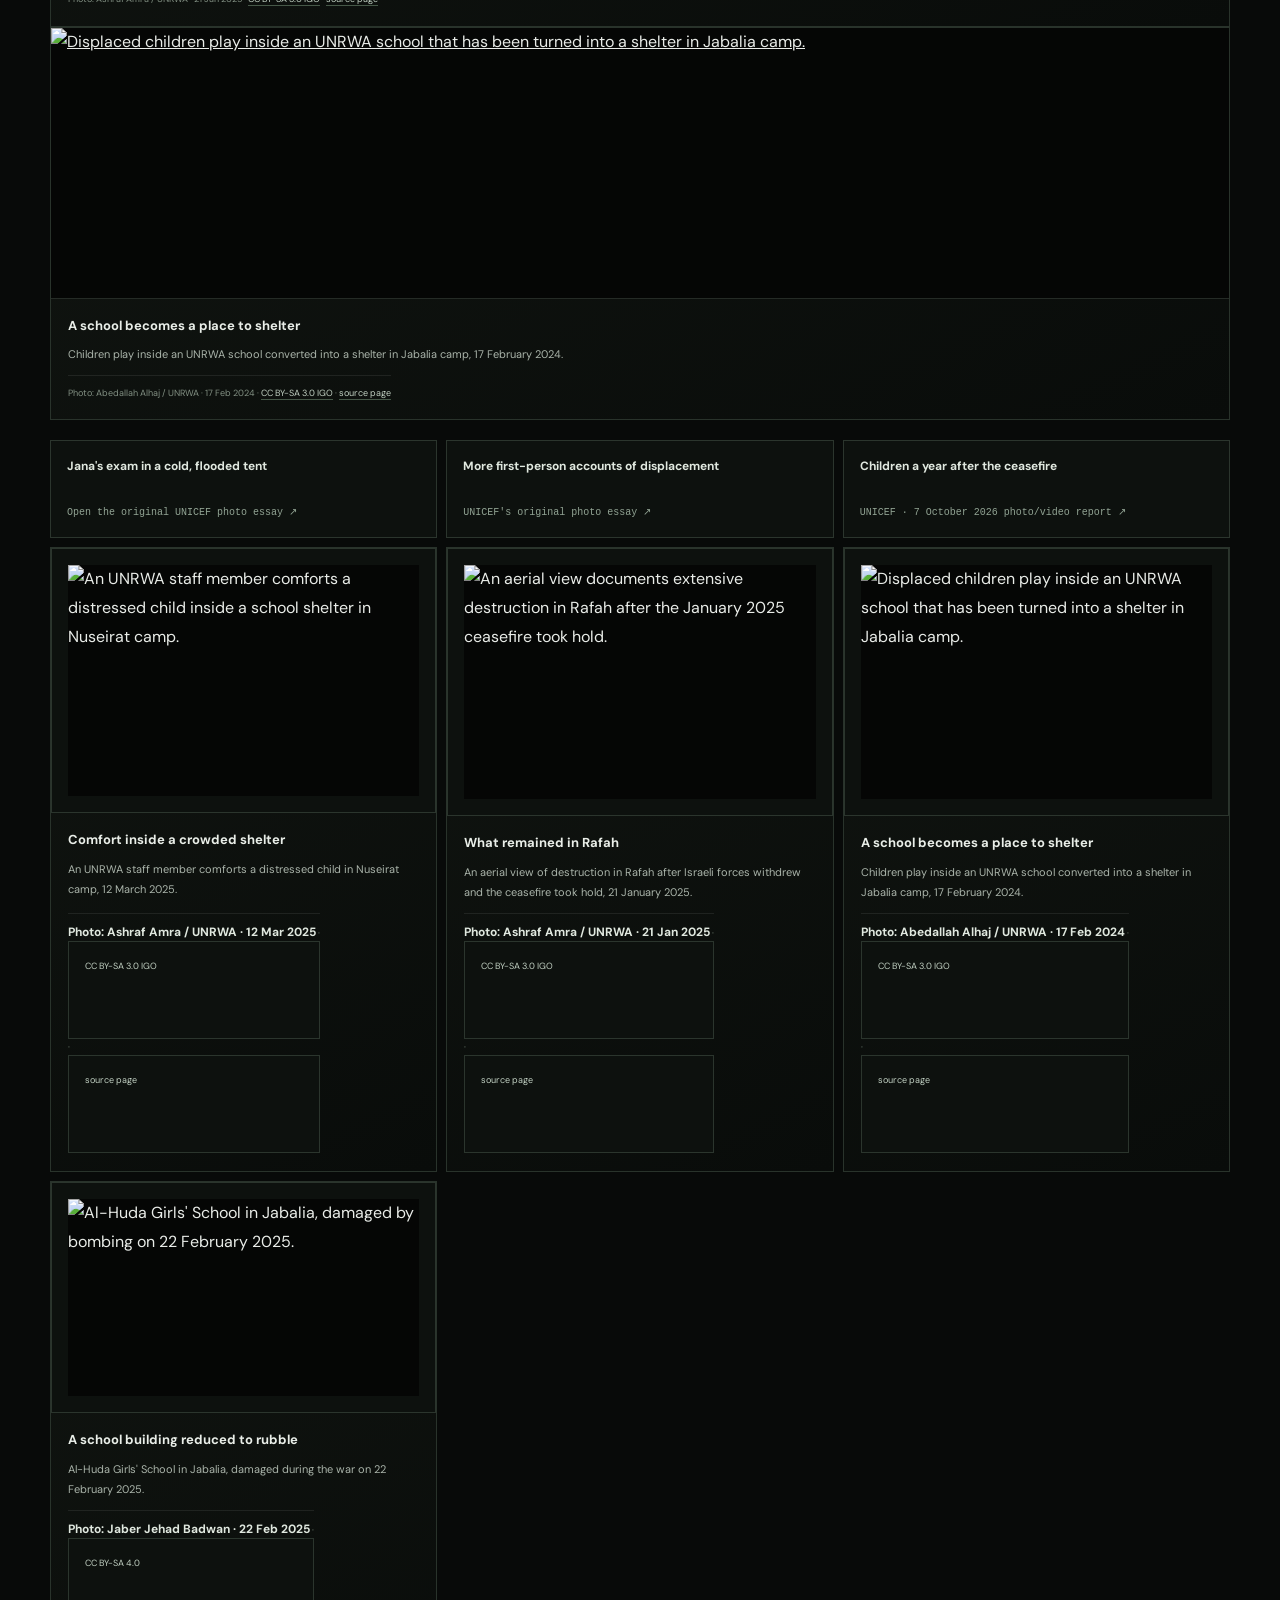
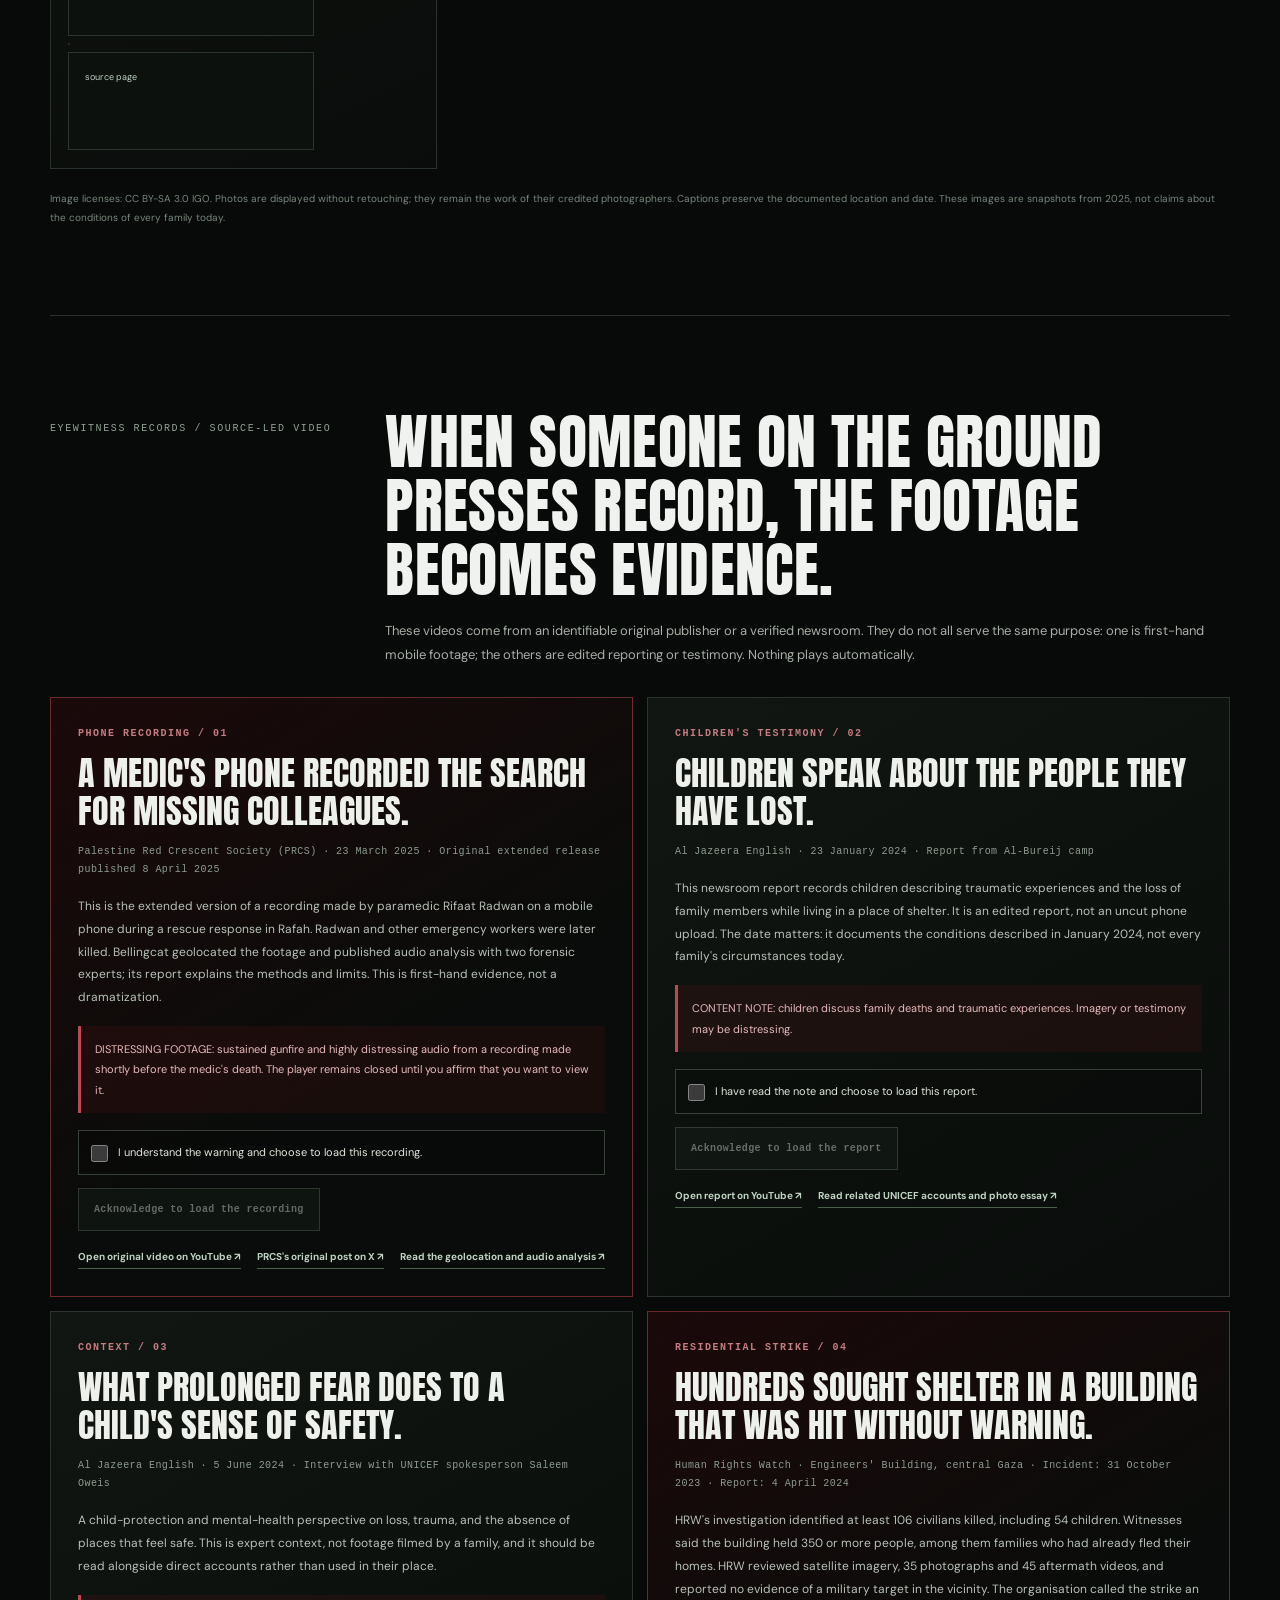
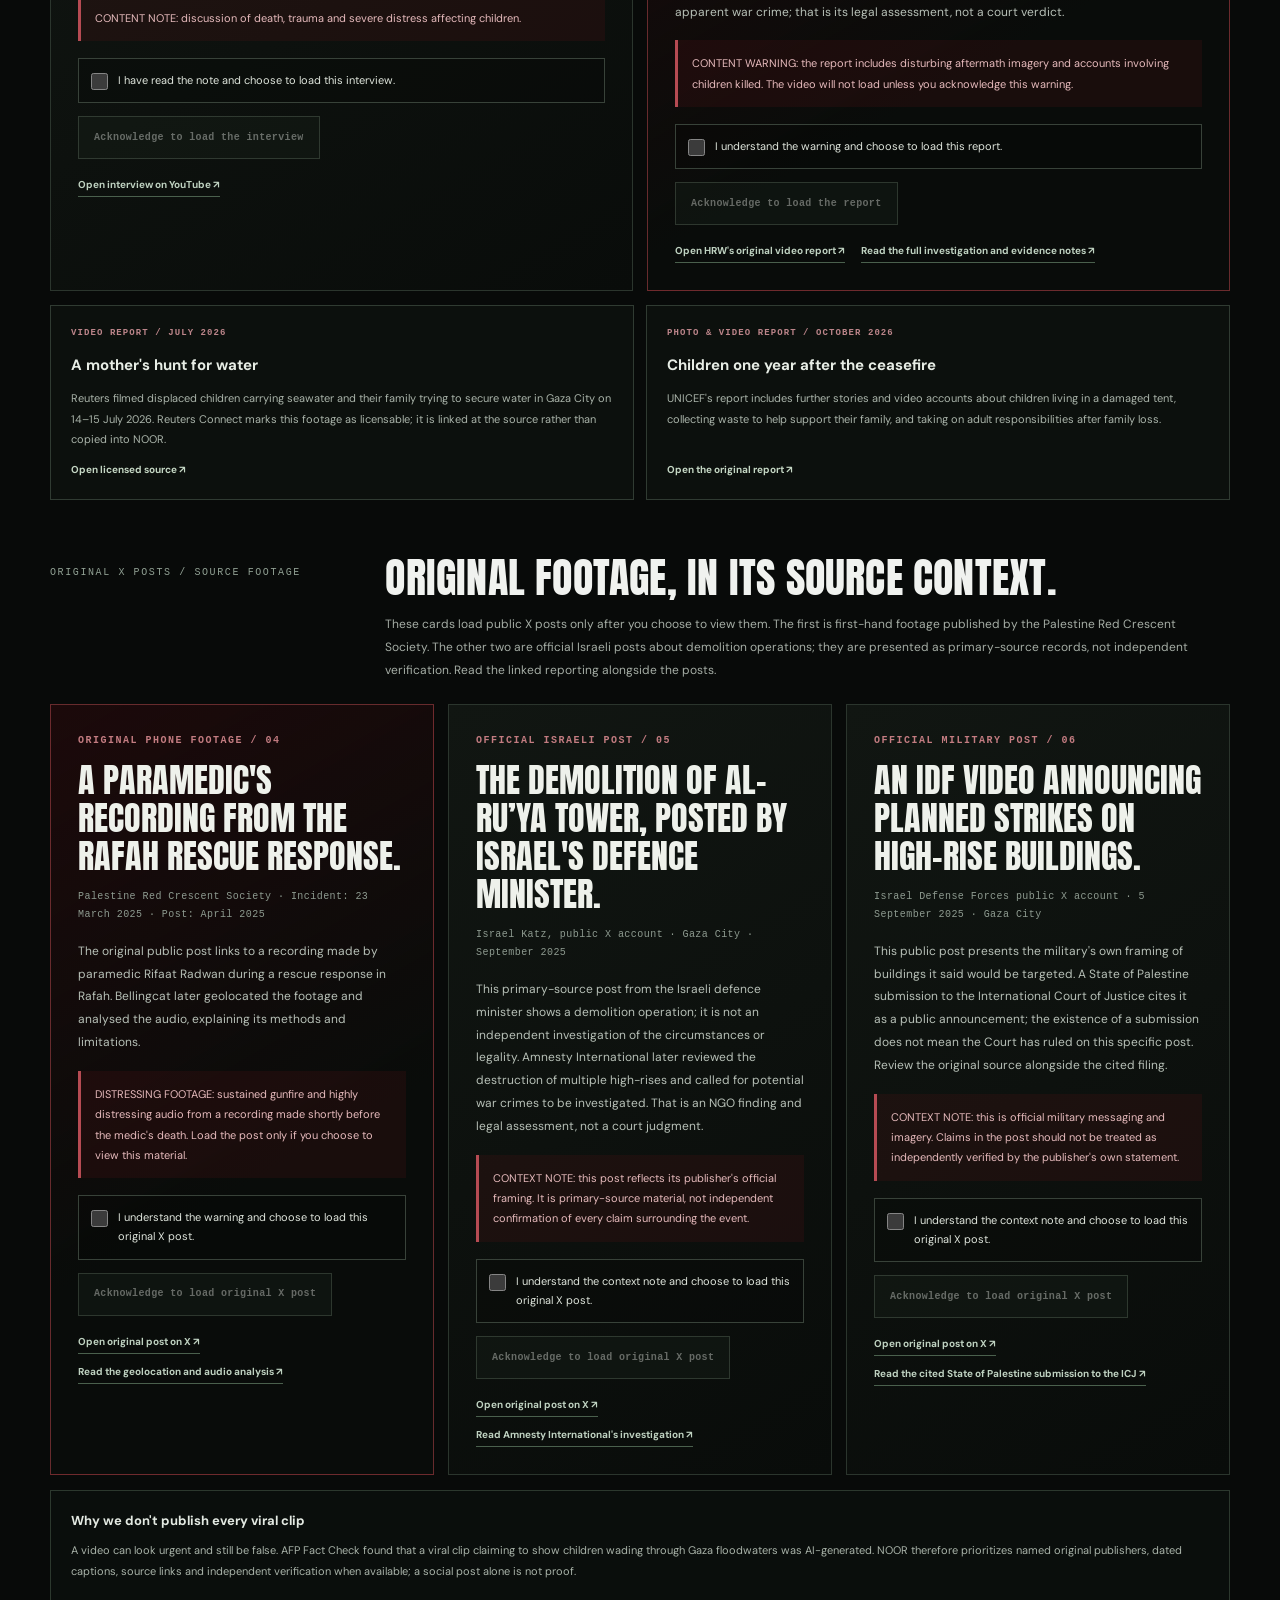
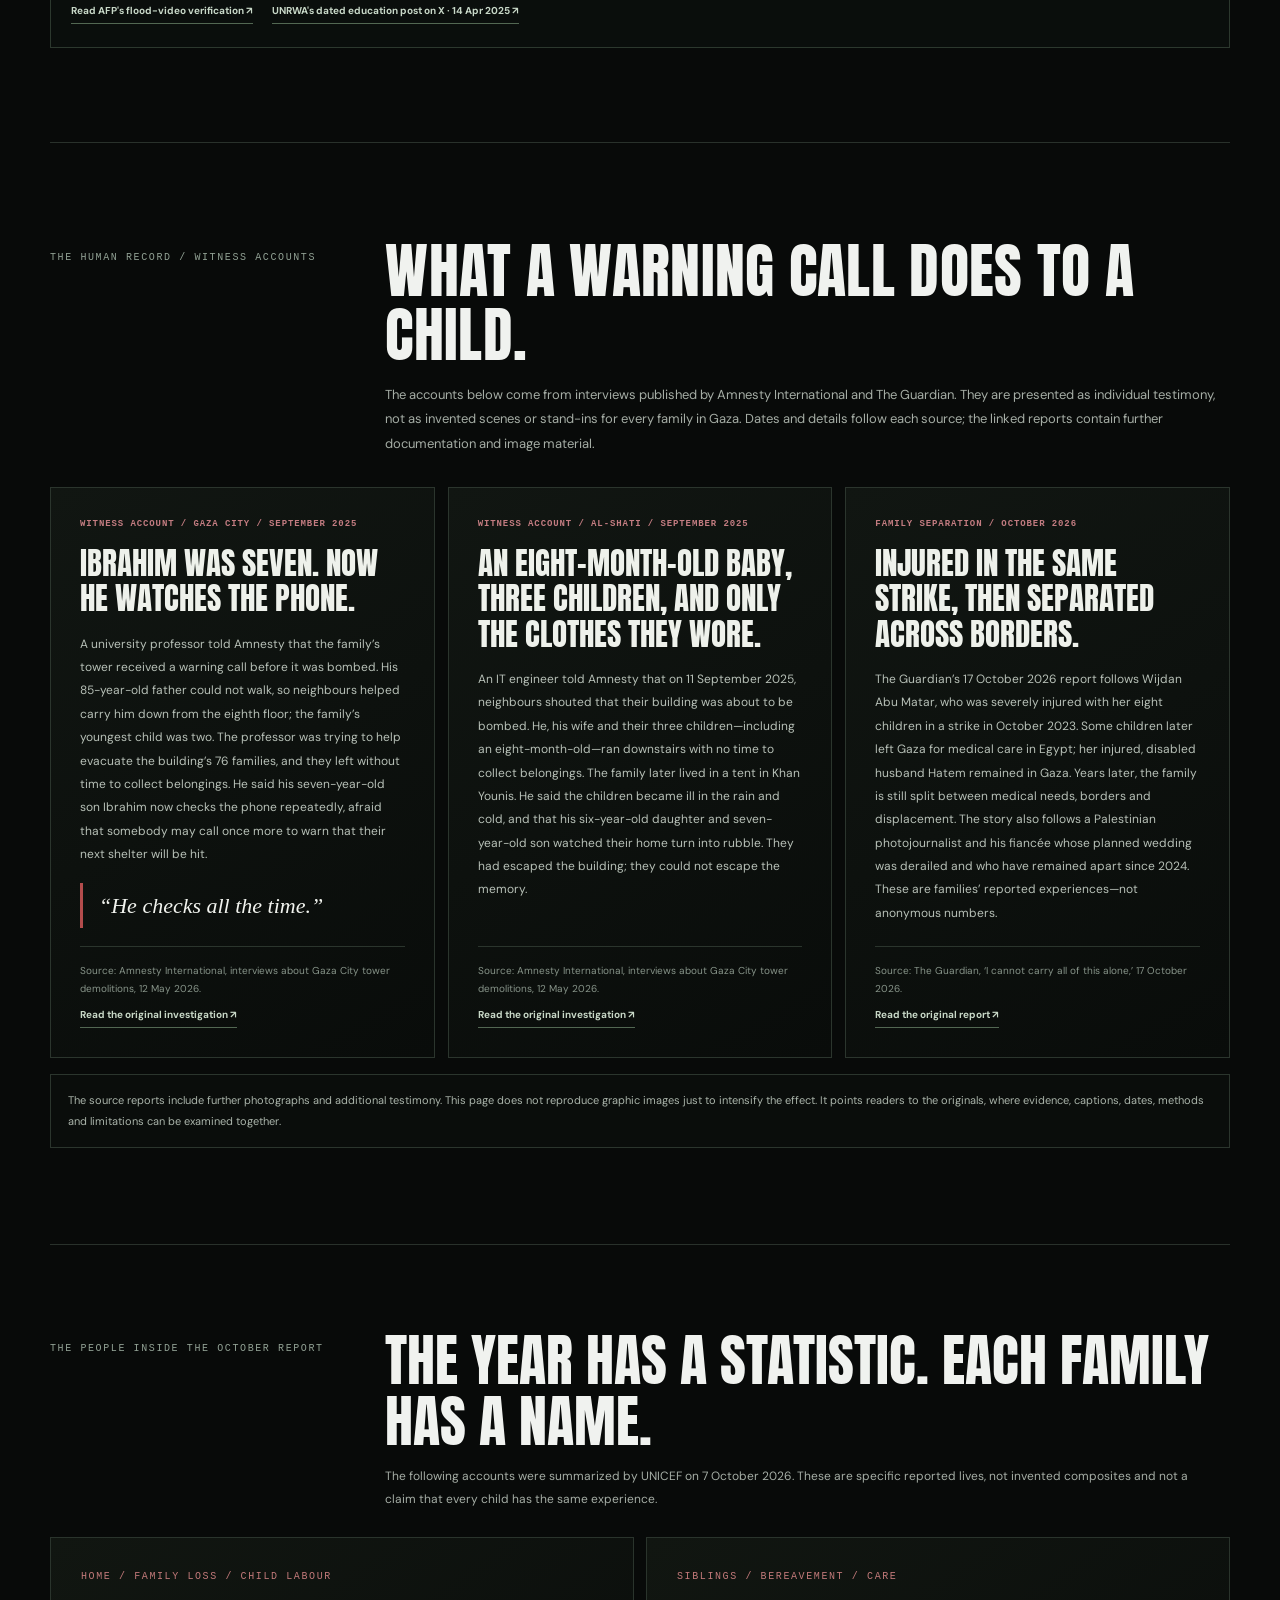
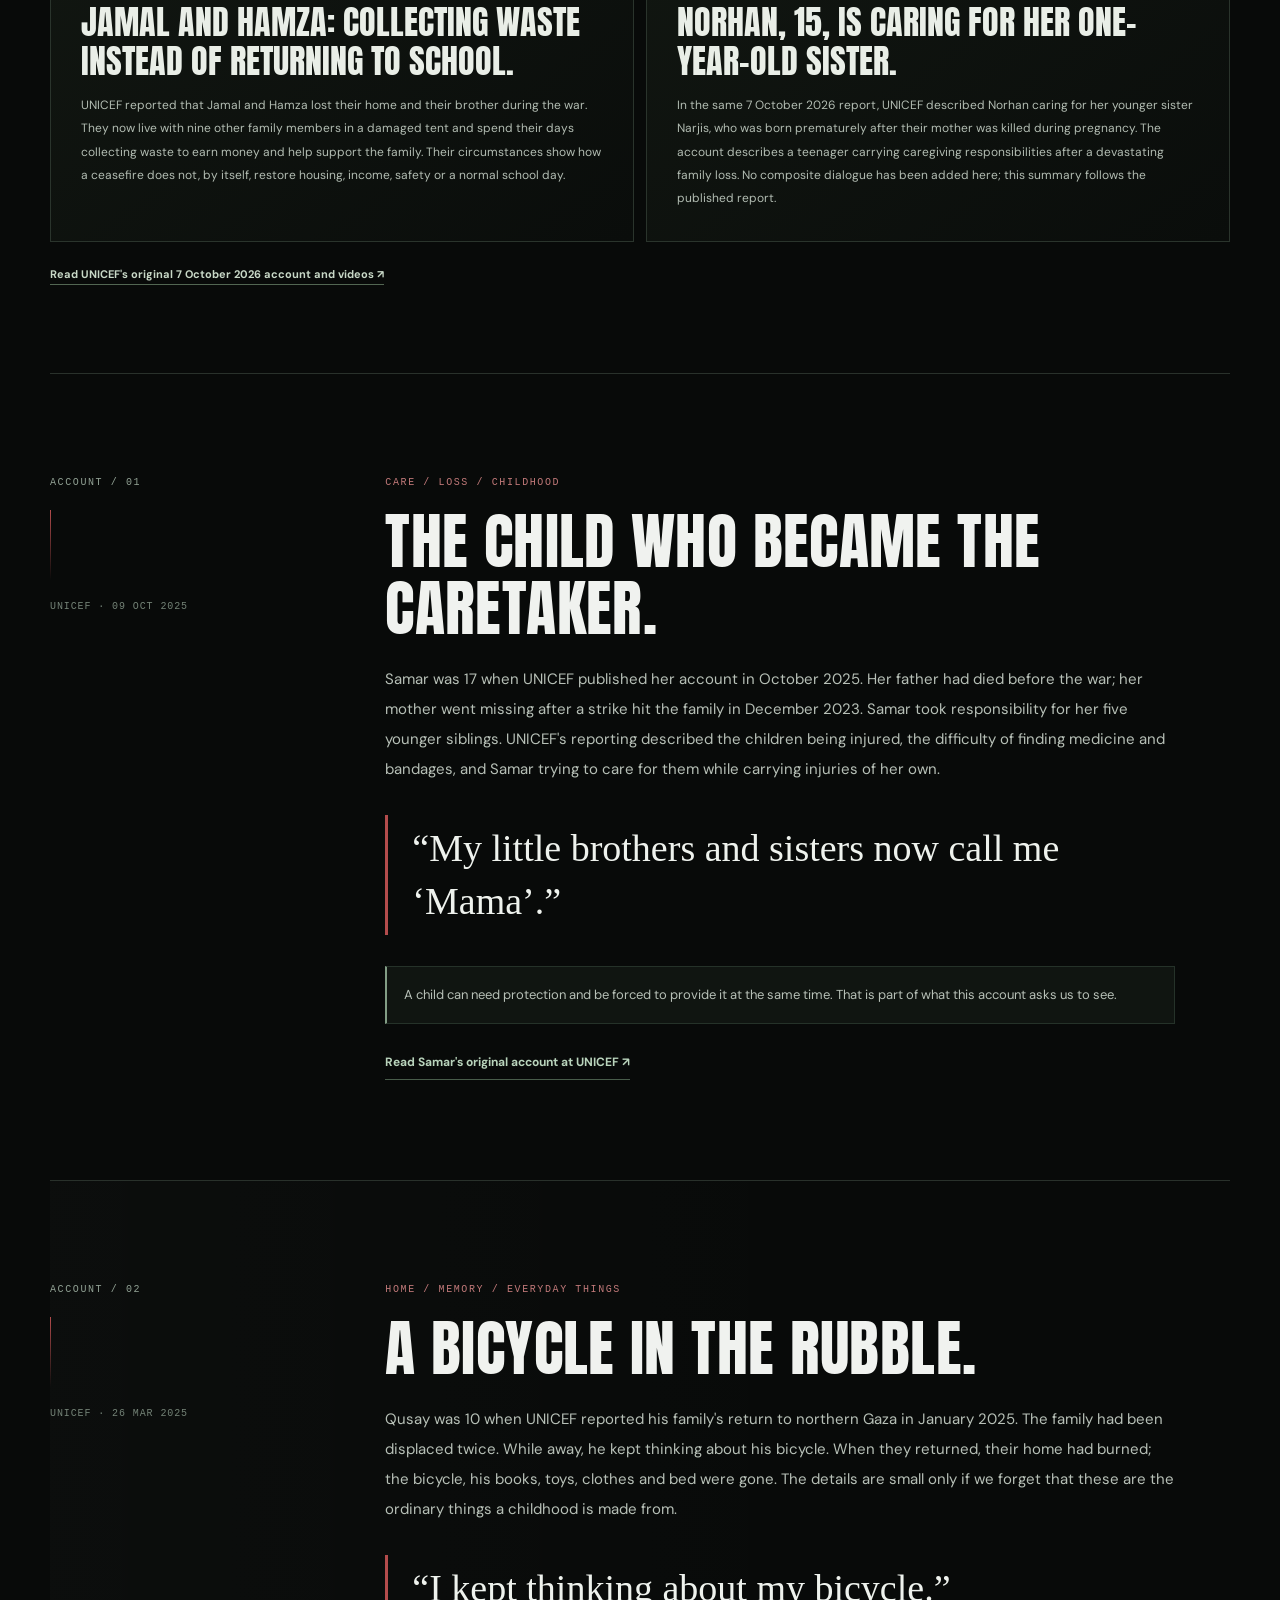
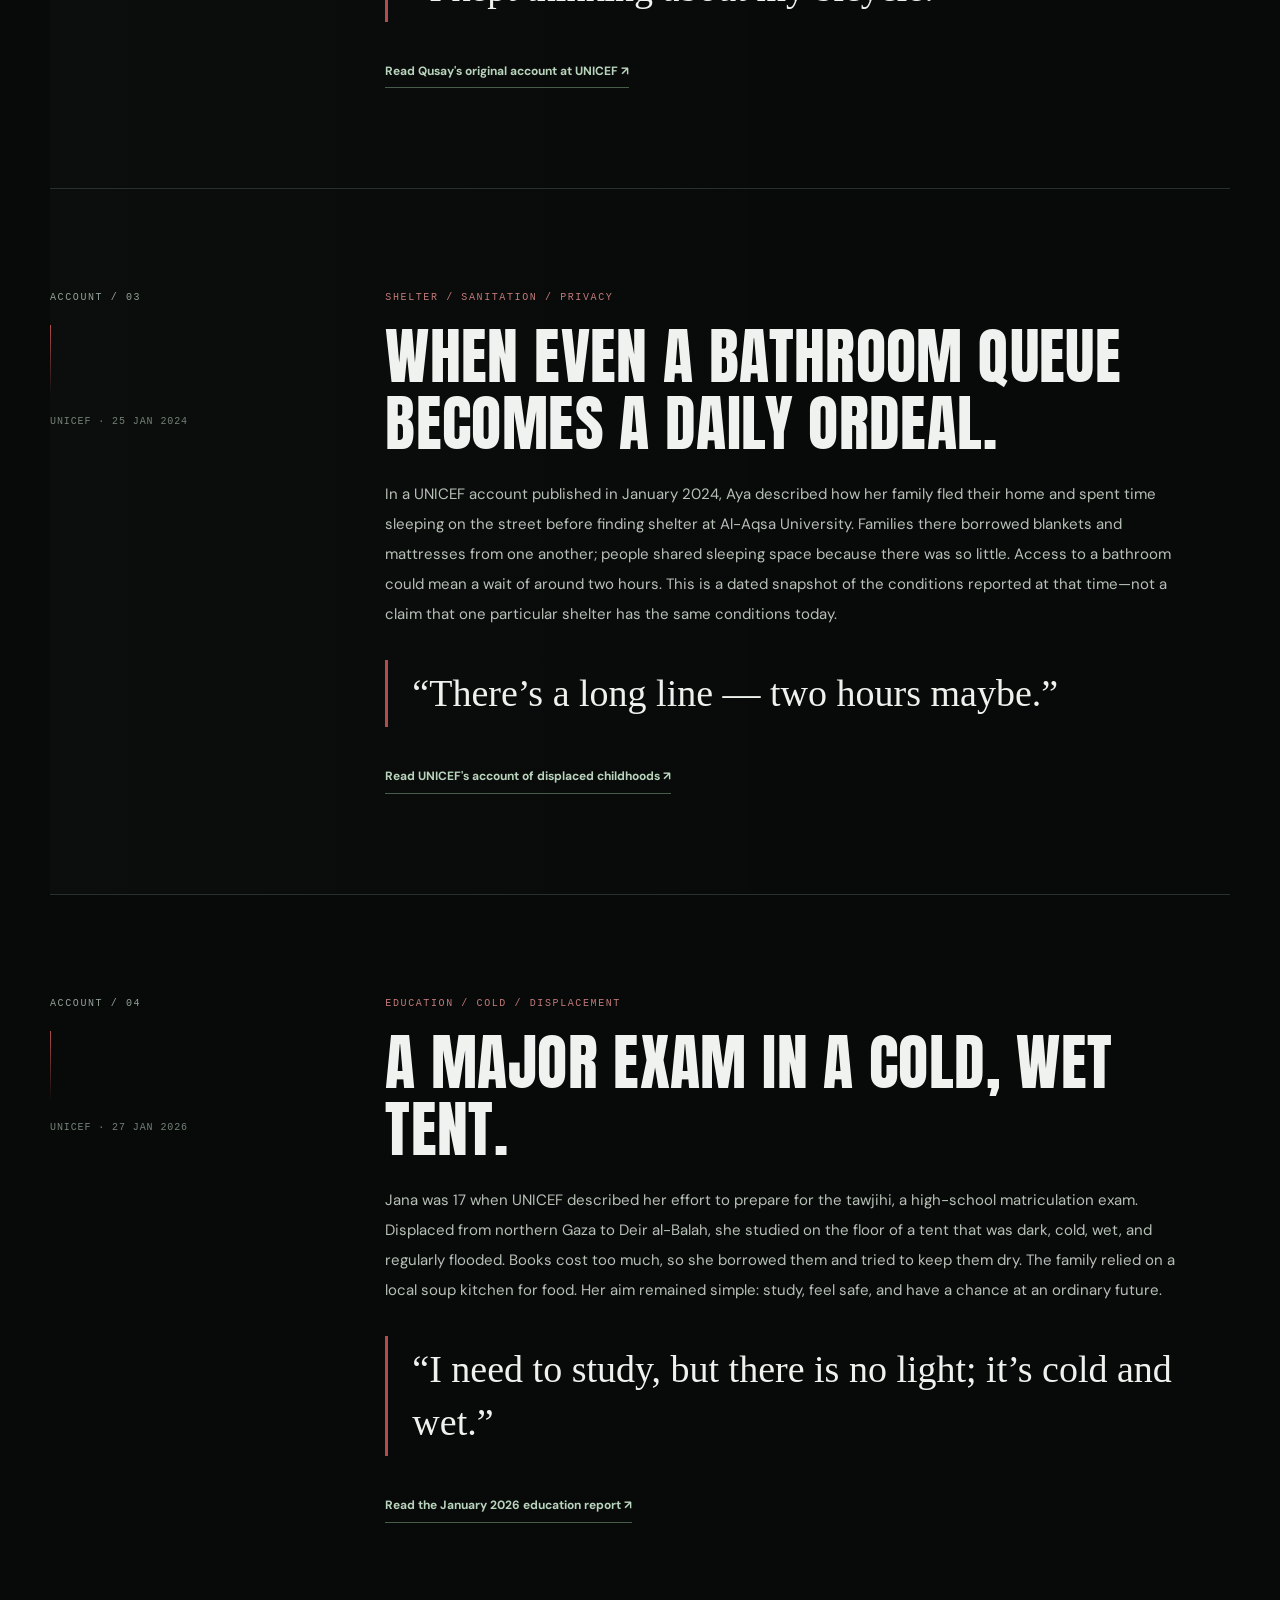
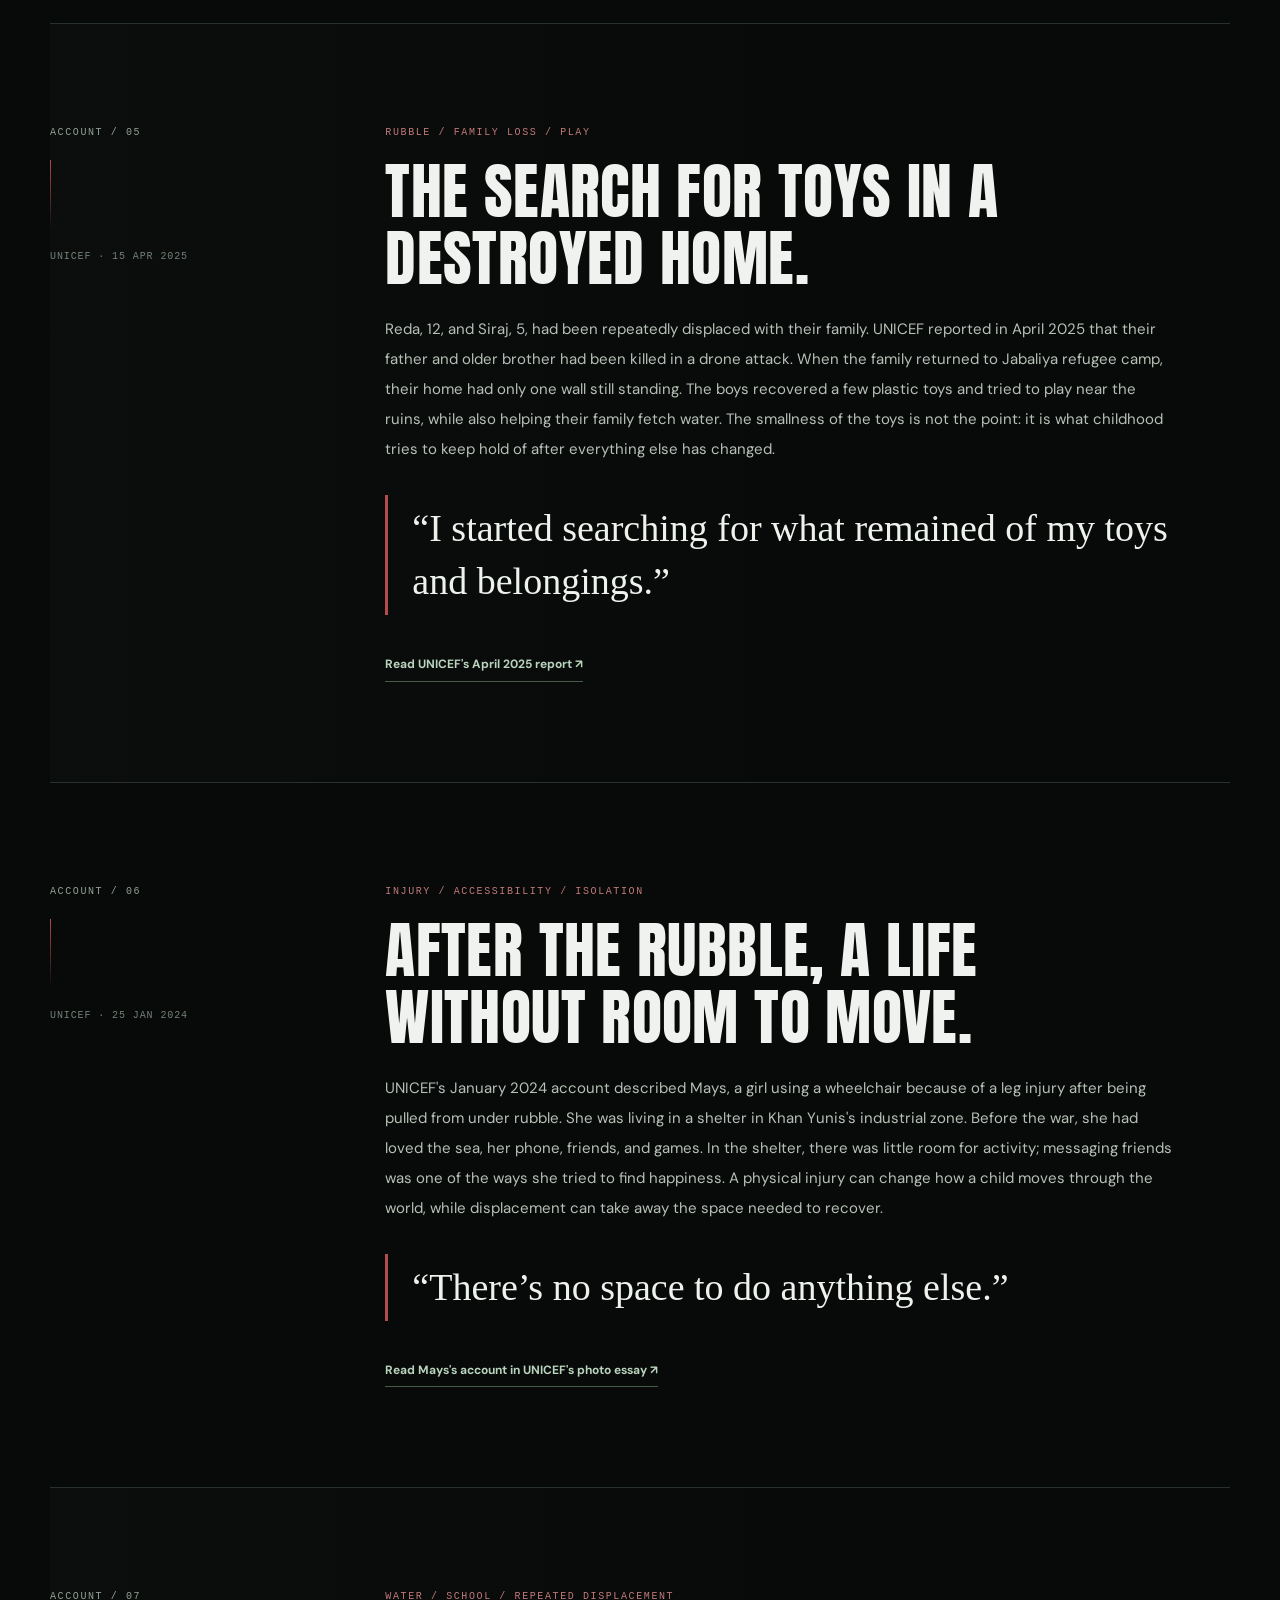
==== commit dcf8c122: "Replace two-language toggle with shared six-language selector" ====
--- a/a-hard-pill-to-swallow.html
+++ b/a-hard-pill-to-swallow.html
@@ -38,6 +38,8 @@
   <link rel="stylesheet" href="css/research.css">
   <script src="js/story.js" defer></script>
   <link rel="stylesheet" href="css/i18n.css">
+  <script src="js/i18n-content.js" defer></script>
+  <script src="js/i18n.js" defer></script>
 </head>
 <body class="story-body">
   <a class="story-skip" href="#story-main" data-en="Skip to story" data-ar="انتقل إلى القصة">Skip to story</a>
@@ -46,7 +48,7 @@
       <a class="story-wordmark" href="index.html" aria-label="NOOR home"><span class="story-mark" aria-hidden="true">N</span><span>NOOR</span></a>
       <div class="story-header-actions">
         <span class="story-header-label" data-en="FIELD NOTES / 001" data-ar="ملاحظات ميدانية / 001">FIELD NOTES / 001</span>
-        <label class="noor-language-wrap"><span class="noor-sr-only">Choose language</span><select class="story-language noor-language-select" id="story-language" data-noor-language-select aria-label="Choose language" data-en-aria="Choose language" data-ar-aria="اختر اللغة"><option value="en">English</option><option value="ar">العربية</option><option value="fr">Français</option><option value="es">Español</option><option value="pt">Português</option><option value="de">Deutsch</option></select></label>
+        <label class="noor-language-wrap"><span class="noor-sr-only">Choose language</span><select class="noor-language-select" id="noor-language-select" data-noor-language-select data-en-aria="Choose language" data-ar-aria="اختر اللغة" data-fr-aria="Choisir la langue" data-es-aria="Elegir idioma" data-pt-aria="Selecionar idioma" data-de-aria="Sprache wählen" aria-label="Choose language"><option value="en">English</option><option value="ar">العربية</option><option value="fr">Français</option><option value="es">Español</option><option value="pt">Português</option><option value="de">Deutsch</option></select></label>
         <a class="story-archive-link" href="evidence-archive.html" data-en="Evidence archive ↗" data-ar="أرشيف الأدلة ↗">Evidence archive ↗</a>
         <a class="story-back" href="index.html" data-en="Back to NOOR ↗" data-ar="العودة إلى نور ↗">Back to NOOR ↗</a>
       </div>
@@ -823,7 +825,5 @@
       <a href="index.html" data-en="NOOR / HOME" data-ar="نور / الرئيسية">NOOR / HOME</a>
     </footer>
   </div>
-  <script src="js/i18n.js" defer></script>
-  <script src="js/i18n-content.js" defer></script>
 </body>
 </html>
--- a/css/research.css
+++ b/css/research.css
@@ -603,3 +603,10 @@
  .archive-network-record-title{font-size:12px}
  .archive-network-topic-title{font-size:13.5px}
 }
+
+/* Localized SVG labels: enough room for Arabic ligatures and mixed RTL/LTR metadata. */
+.archive-network-record-title{font-size:12.5px;letter-spacing:0;paint-order:stroke}
+.archive-network-topic-title{font-size:13.5px;letter-spacing:0}
+[dir="rtl"] .archive-network-record-title,[dir="rtl"] .archive-network-topic-title{font-family:"Cairo","Noto Sans Arabic",Tahoma,sans-serif;font-weight:700;letter-spacing:0}
+[dir="rtl"] .archive-network-node-meta,[dir="rtl"] .archive-network-record-id{font-family:"DM Sans","Courier New",monospace;letter-spacing:.2px}
+@media(max-width:760px){.archive-network-record-title{font-size:12px}.archive-network-topic-title{font-size:13px}}
--- a/css/i18n.css
+++ b/css/i18n.css
@@ -37,3 +37,46 @@
  :root[dir="rtl"] .archive-network-status{align-items:flex-start}
 }
 @media(prefers-reduced-motion:reduce){.noor-language-select{scroll-behavior:auto}}
+
+
+/* Shared locale behavior: one selector, one source of truth for language and direction. */
+.noor-language-wrap{flex:0 0 auto;position:relative}
+.noor-language-select{width:auto;min-width:118px;max-width:100%;font-family:"DM Sans","Cairo",sans-serif;font-size:11px;line-height:1.45;letter-spacing:0;text-transform:none;white-space:normal}
+.noor-language-select option{background:#101210;color:#f0e9df}
+.site-header .noor-language-select{min-height:40px}
+.story-header .noor-language-select,.archive-header .noor-language-select,.research-header .noor-language-select{min-height:30px}
+.story-header-actions .noor-language-wrap,.archive-header-right .noor-language-wrap,.research-header-actions .noor-language-wrap{margin-inline-start:8px}
+:root[dir="rtl"] .noor-language-wrap{direction:ltr}
+:root[lang="ar"] body,:root[lang="ar"] input,:root[lang="ar"] textarea,:root[lang="ar"] select,:root[lang="ar"] button{font-family:"Cairo","Noto Sans Arabic",Tahoma,sans-serif}
+:root[lang="ar"] .noor-language-select{font-family:"Cairo","Noto Sans Arabic",Tahoma,sans-serif}
+:root[dir="rtl"] .skip,:root[dir="rtl"] .research-skip{direction:rtl}
+:root[dir="rtl"] .archive-network-explorer,:root[dir="rtl"] .research-hero,:root[dir="rtl"] .research-method-content,:root[dir="rtl"] .research-visual-card,:root[dir="rtl"] .research-status-row,:root[dir="rtl"] .research-method-card,:root[dir="rtl"] .research-caution,:root[dir="rtl"] .research-footer{direction:rtl;text-align:start}
+:root[dir="rtl"] .archive-network-heading h1,:root[dir="rtl"] .archive-map-empty-state h2,:root[dir="rtl"] #archive-map-detail-title,:root[dir="rtl"] .research-hero h1,:root[dir="rtl"] .research-method-content h2{font-family:"Cairo","Noto Sans Arabic",Tahoma,sans-serif;font-weight:800;text-transform:none;letter-spacing:0;line-height:1.35}
+:root[dir="rtl"] .archive-network-heading h1{font-size:clamp(36px,4.7vw,64px)}
+:root[dir="rtl"] .archive-network-kicker,:root[dir="rtl"] .archive-network-status,:root[dir="rtl"] .archive-network-legend,:root[dir="rtl"] .archive-network-details-footer{letter-spacing:0}
+:root[dir="rtl"] .archive-network-viewport,:root[dir="rtl"] #archive-network-svg,:root[dir="rtl"] .archive-network-map-grid{direction:ltr}
+:root[dir="rtl"] .archive-network-map-controls,:root[dir="rtl"] .archive-network-scale{direction:ltr}
+:root[dir="rtl"] .archive-network-record-title,:root[dir="rtl"] .archive-network-topic-title{font-family:"Cairo","Noto Sans Arabic",Tahoma,sans-serif;font-weight:700;letter-spacing:0}
+:root[dir="rtl"] .archive-network-record-id,:root[dir="rtl"] .archive-network-node-meta,:root[dir="rtl"] .archive-network-center-label,:root[dir="rtl"] .archive-network-center-count{direction:ltr;unicode-bidi:isolate;text-anchor:start}
+:root[dir="rtl"] .archive-map-detail-meta span,:root[dir="rtl"] .archive-network-total .archive-fact-number{direction:ltr;unicode-bidi:isolate}
+:root[dir="rtl"] .archive-network-hint{text-align:start}
+:root[dir="rtl"] .archive-network-legend>span{flex-direction:row-reverse}
+:root[dir="rtl"] .archive-map-detail-top{direction:rtl}
+:root[dir="rtl"] .archive-map-source-links a{direction:rtl;text-align:right;unicode-bidi:plaintext}
+:root[dir="rtl"] .research-nav-inner{direction:rtl}
+:root[dir="rtl"] .research-nav-label{margin-inline-end:0;margin-inline-start:auto}
+:root[dir="rtl"] .research-nav a{letter-spacing:0;text-transform:none}
+:root[dir="rtl"] .research-hero-meta,:root[dir="rtl"] .research-page-links,:root[dir="rtl"] .research-source-item,:root[dir="rtl"] .research-case-directory-grid{direction:rtl}
+:root[dir="rtl"] .research-eyebrow,:root[dir="rtl"] .research-section-index,:root[dir="rtl"] .research-source-date,:root[dir="rtl"] .research-visual-index,:root[dir="rtl"] .research-visual-type,:root[dir="rtl"] .research-visual-meta{letter-spacing:0}
+:root[dir="rtl"] .research-visual-filters label,:root[dir="rtl"] .research-visual-actions{direction:rtl;text-align:start}
+:root[dir="rtl"] .research-timeline-item{direction:rtl}
+:root[dir="rtl"] .research-page-link{letter-spacing:0}
+:root[dir="rtl"] .archive-network-map-note{direction:rtl;text-align:start}
+:root[dir="rtl"] .archive-network-map-note,:root[dir="rtl"] .research-method-content p,:root[dir="rtl"] .research-hero-deck,:root[dir="rtl"] .research-caution{line-height:1.95}
+@media(max-width:760px){
+ .noor-language-wrap{margin-inline-start:5px}
+ .noor-language-select{min-width:100px;max-width:135px;font-size:10px}
+ .site-header .noor-language-select{min-height:36px}
+ .research-header-actions .noor-language-wrap{margin-inline-start:4px}
+}
+@media(prefers-reduced-motion:reduce){.noor-language-select{scroll-behavior:auto}}
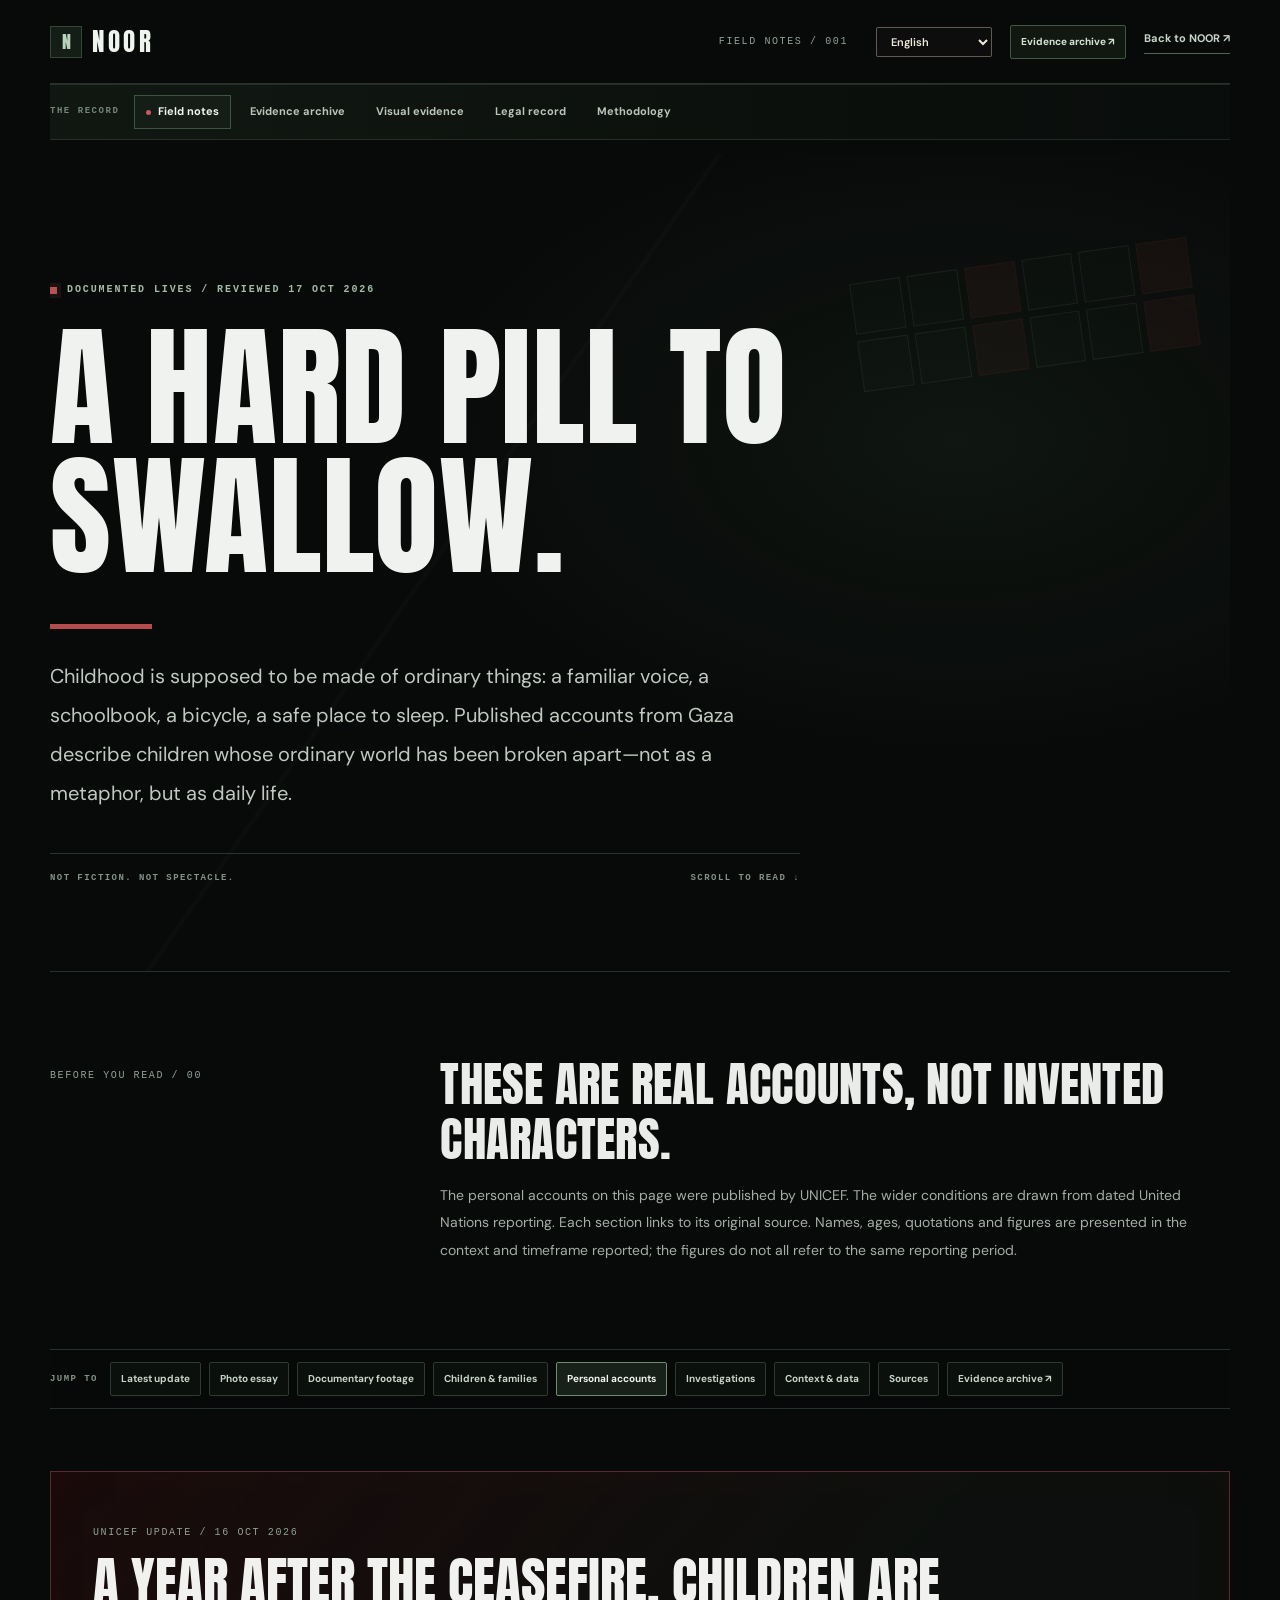
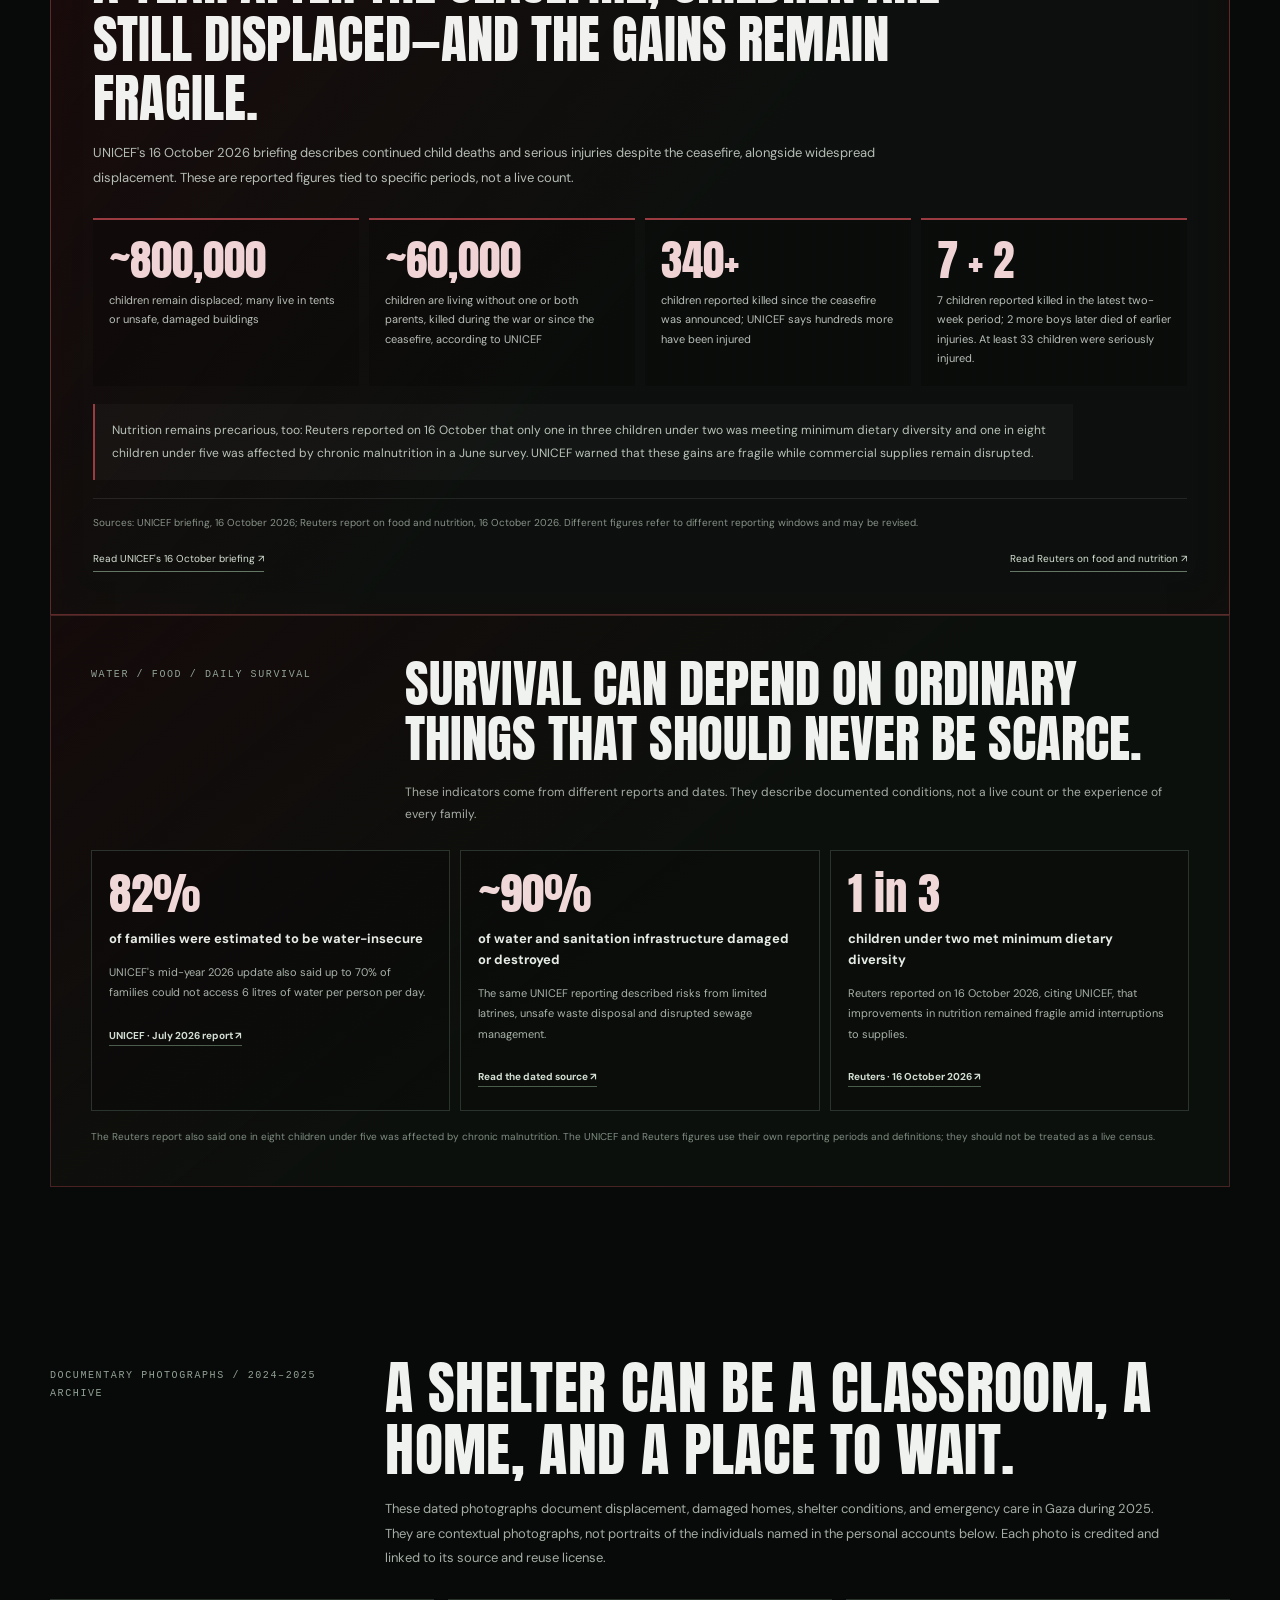
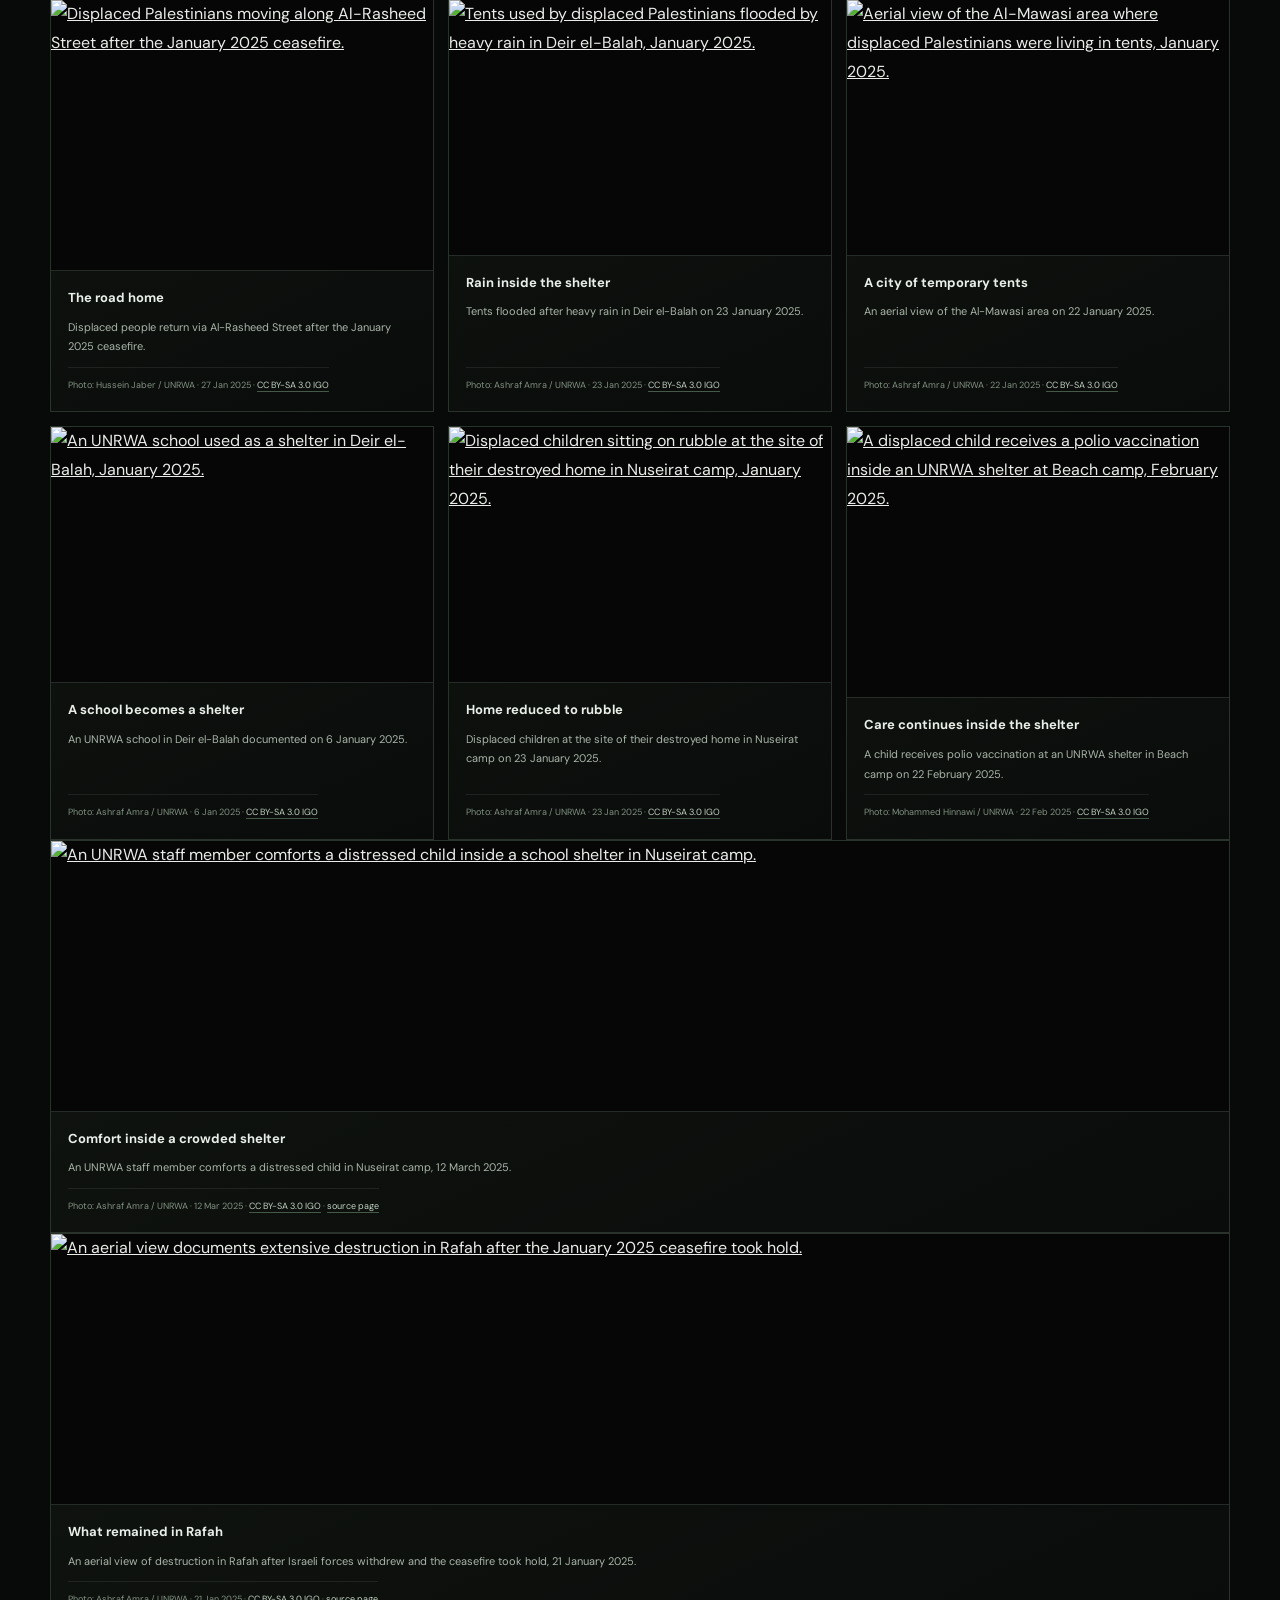
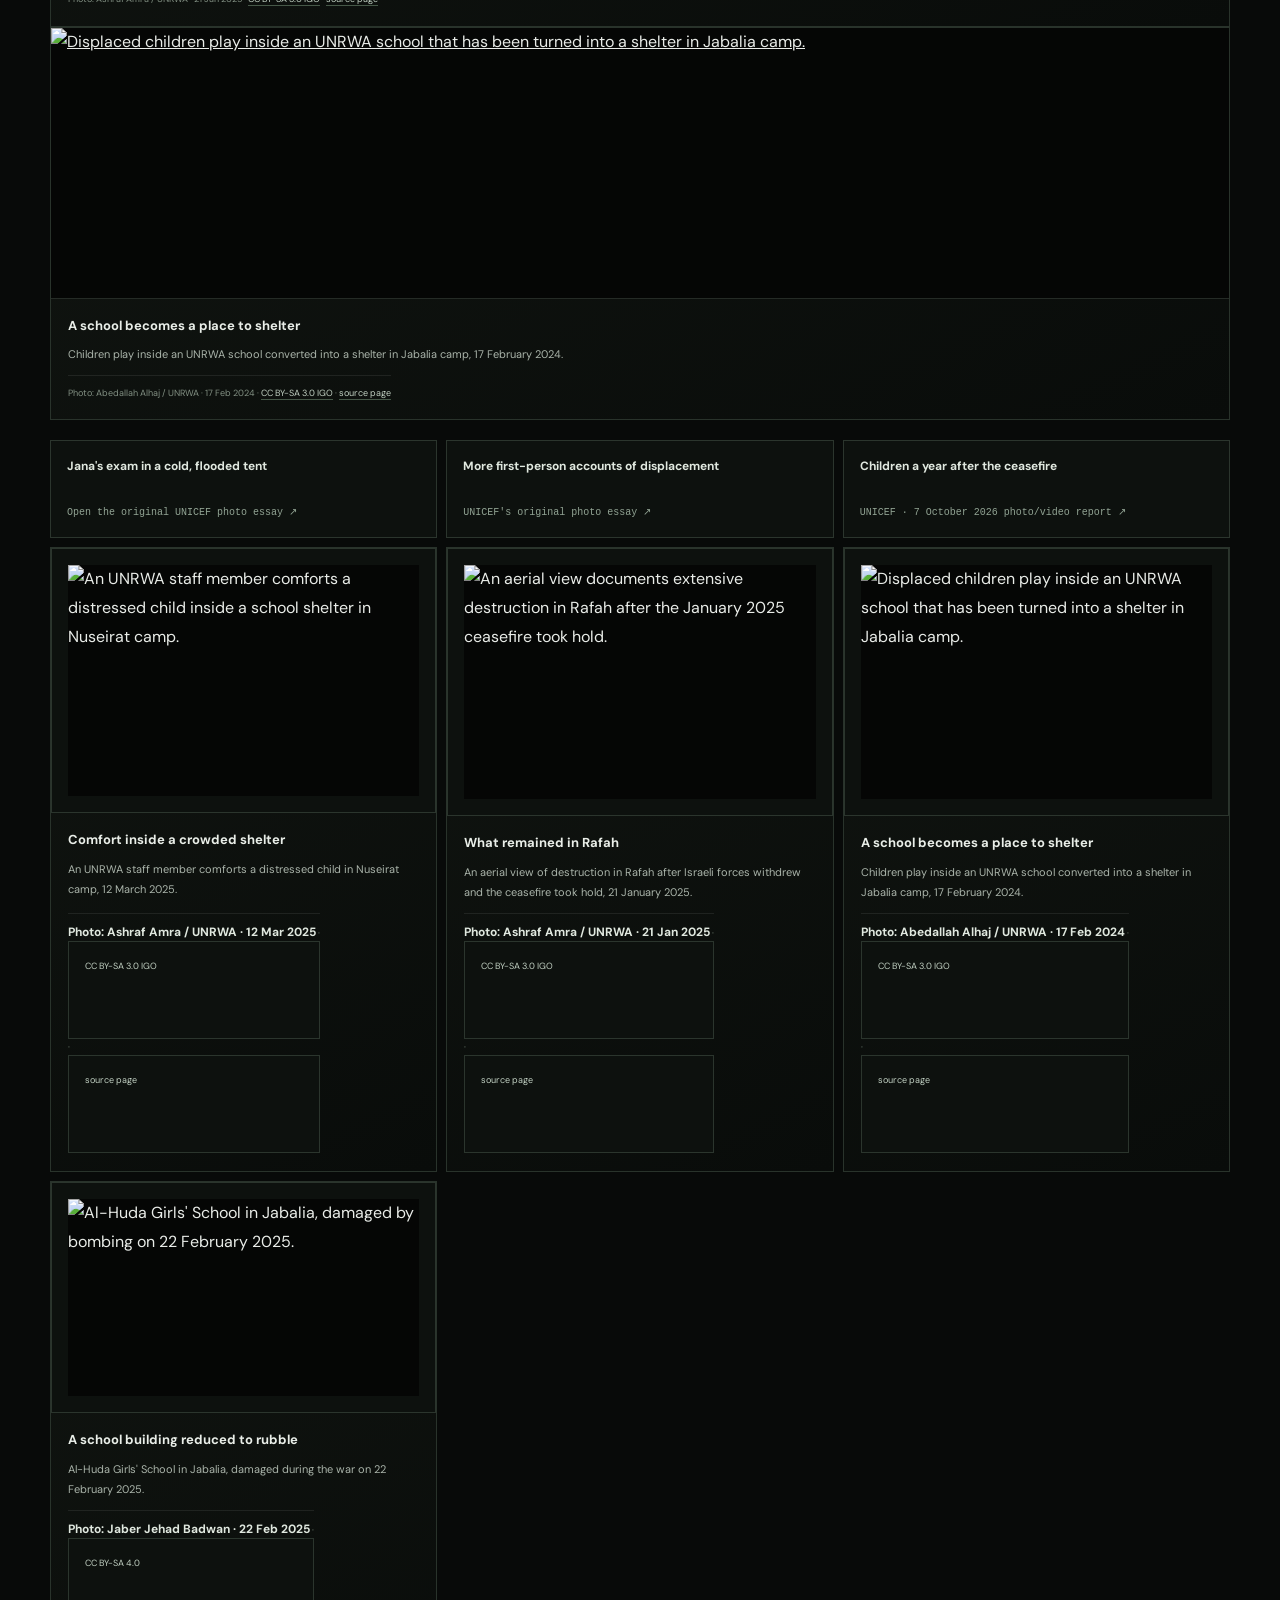
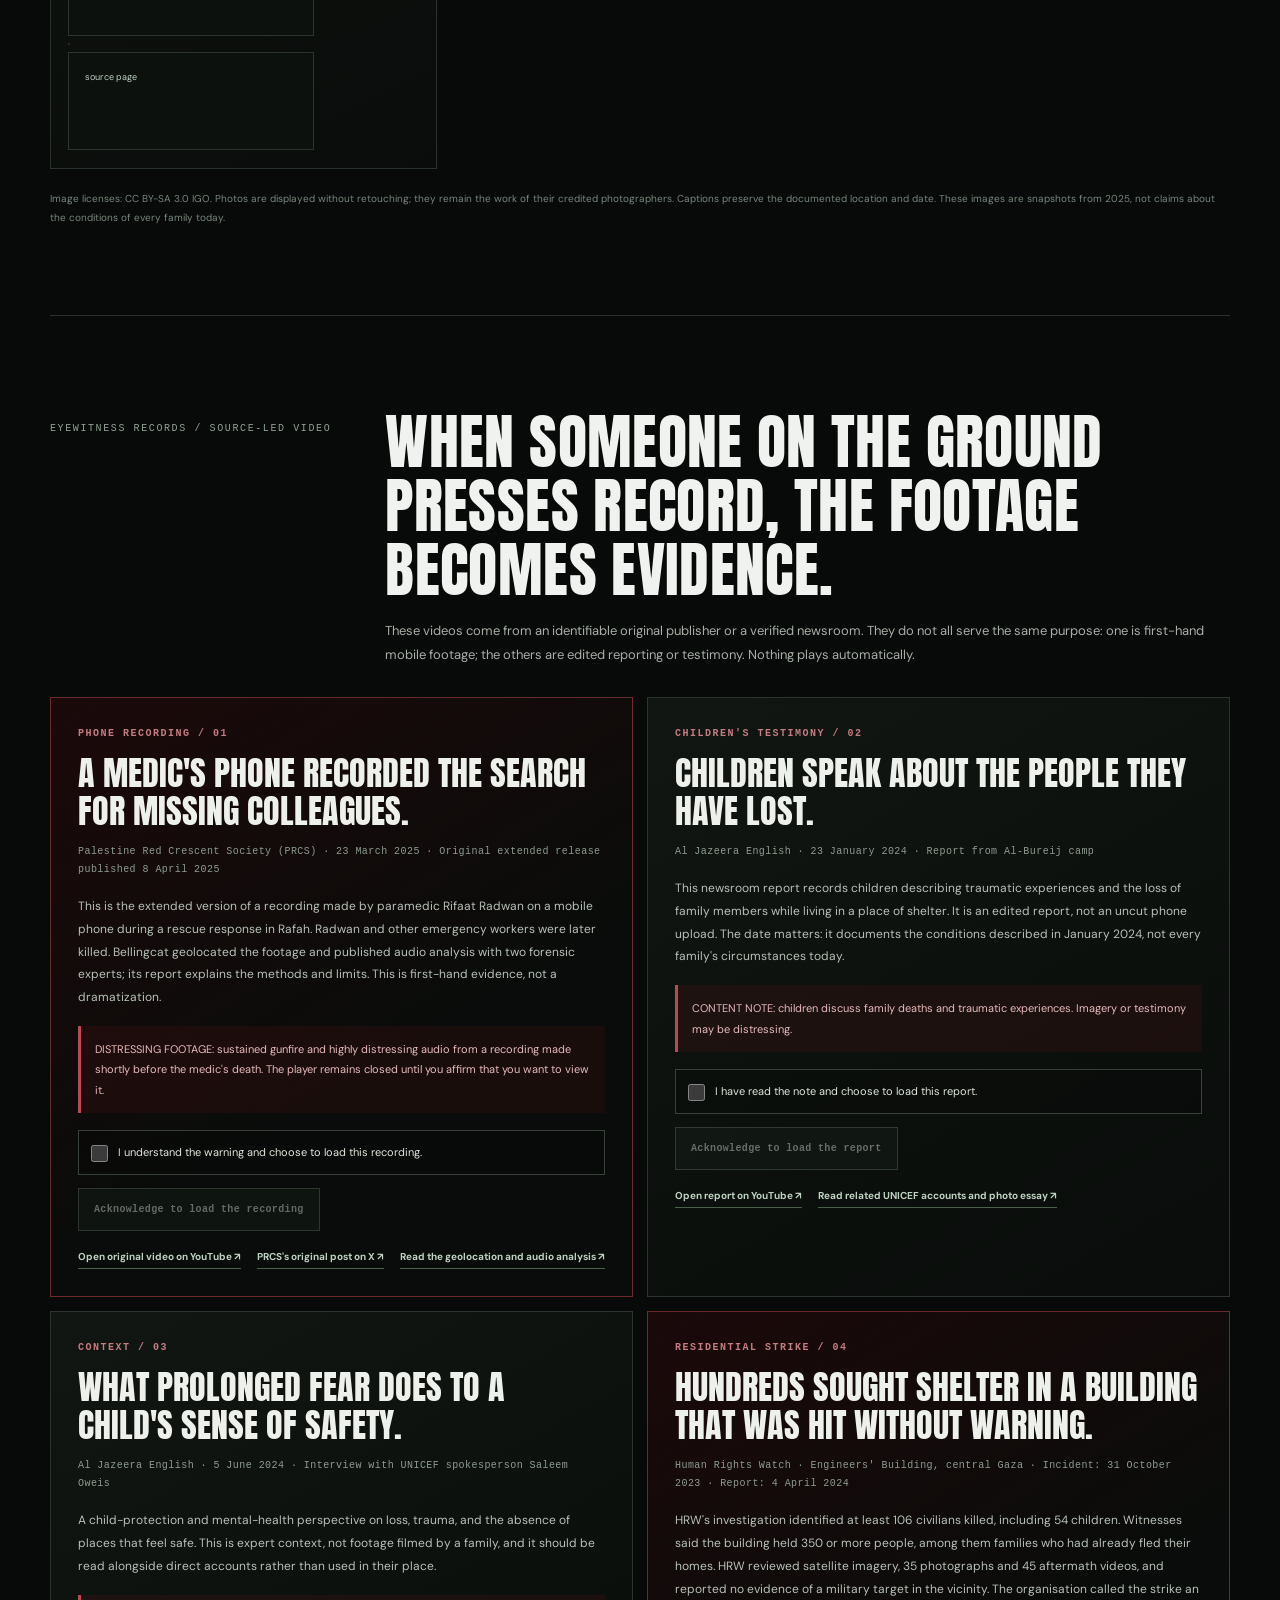
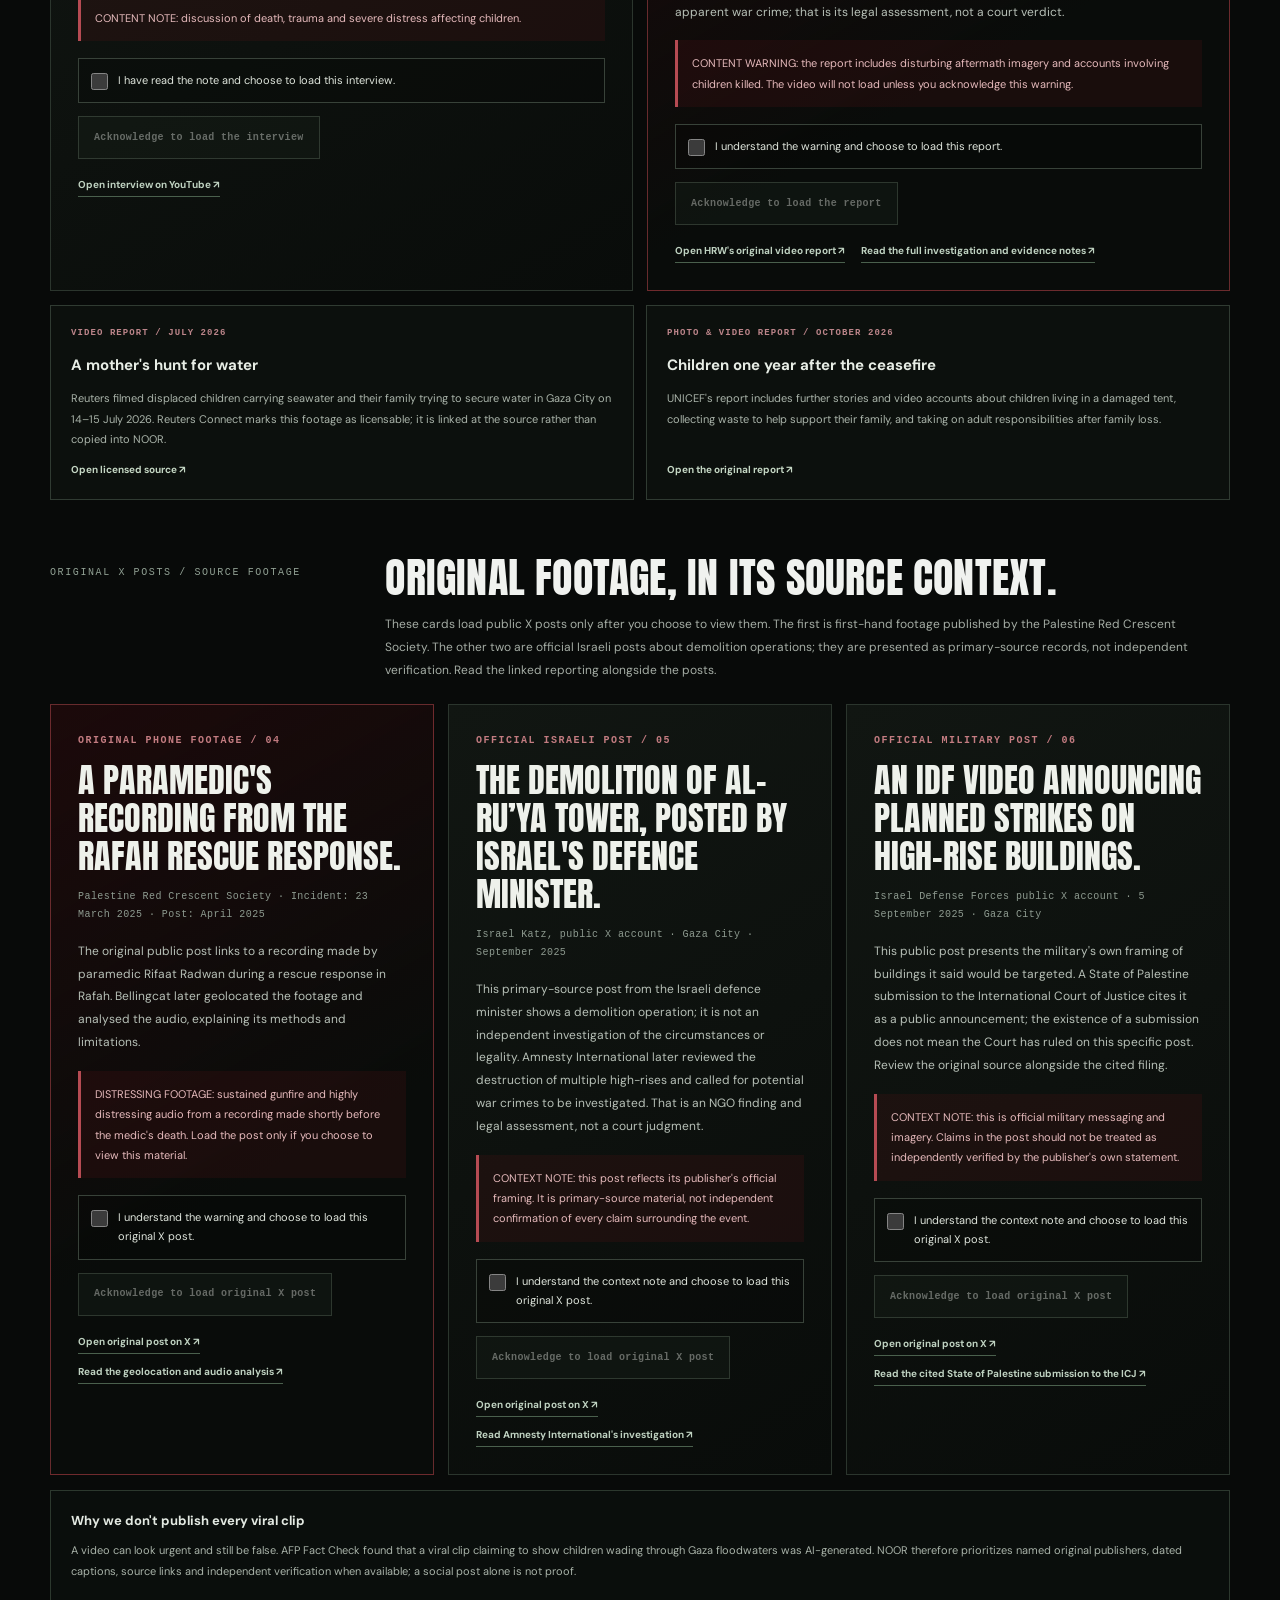
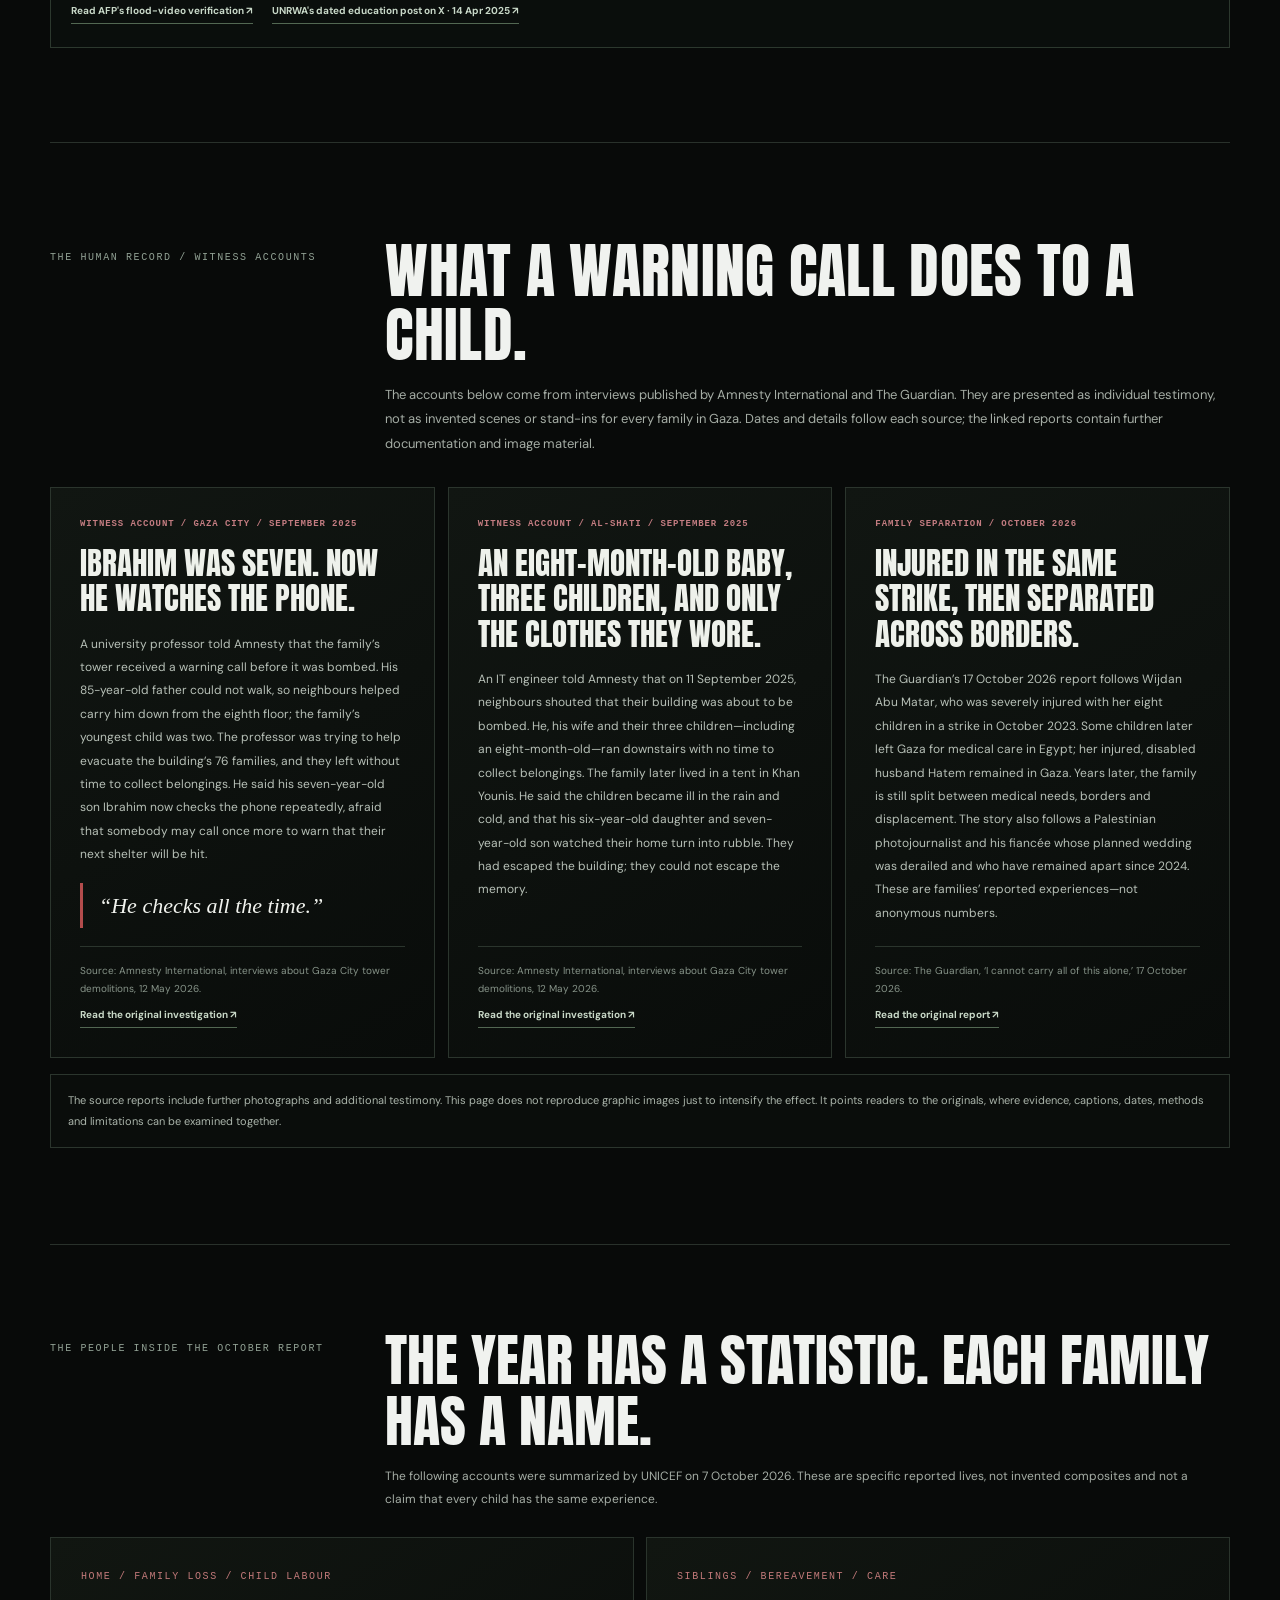
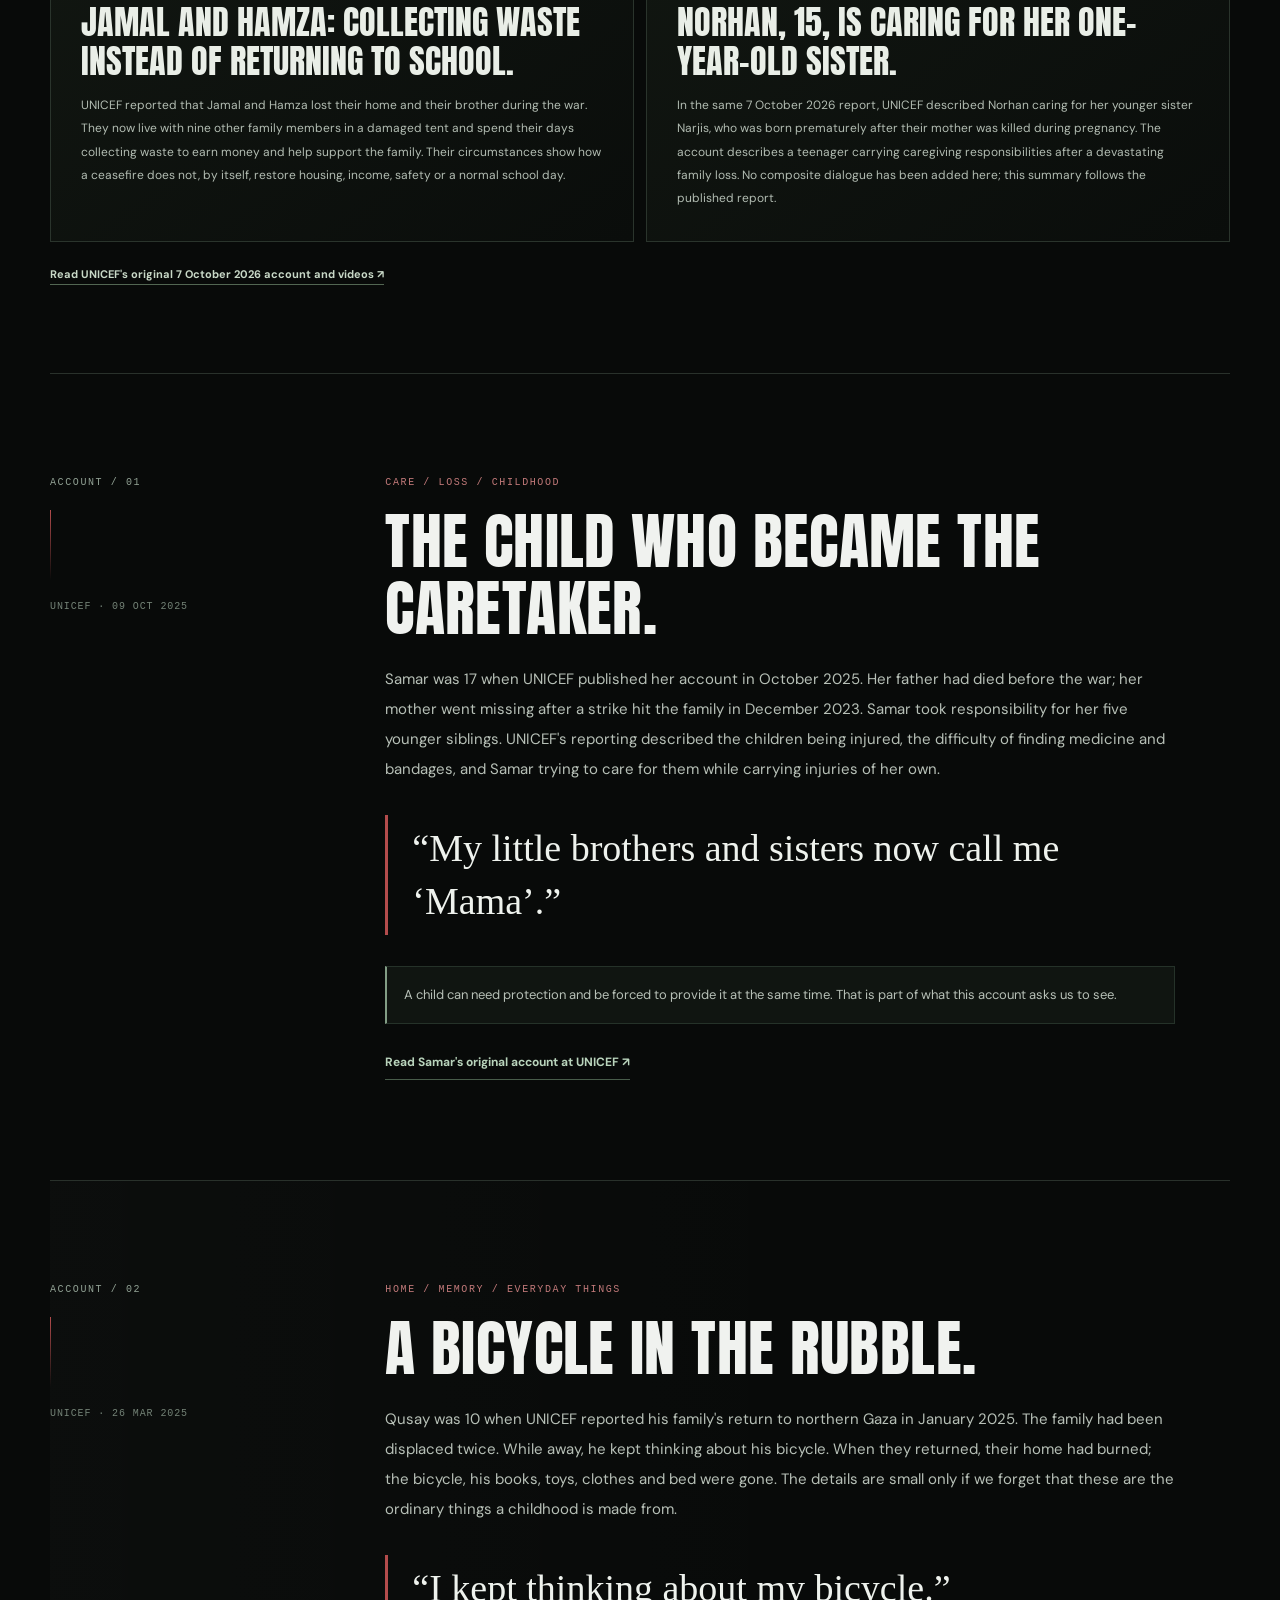
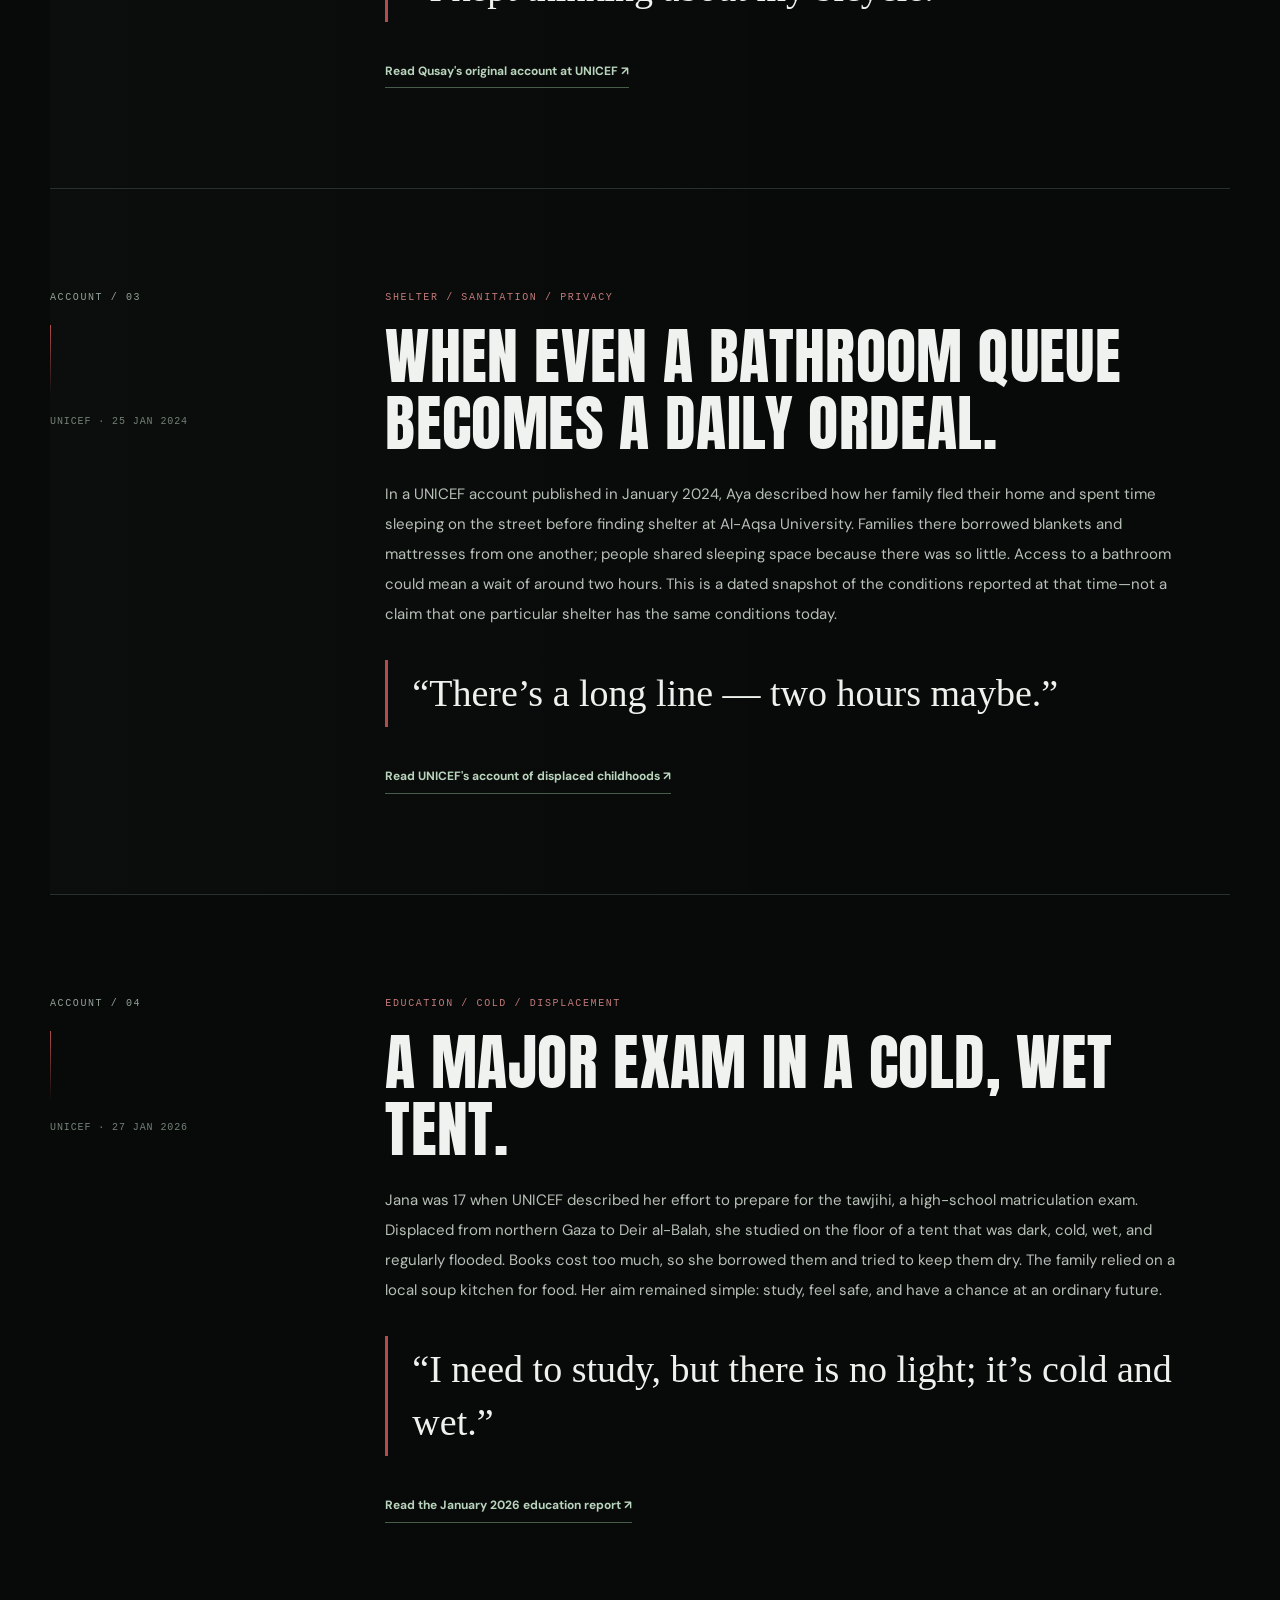
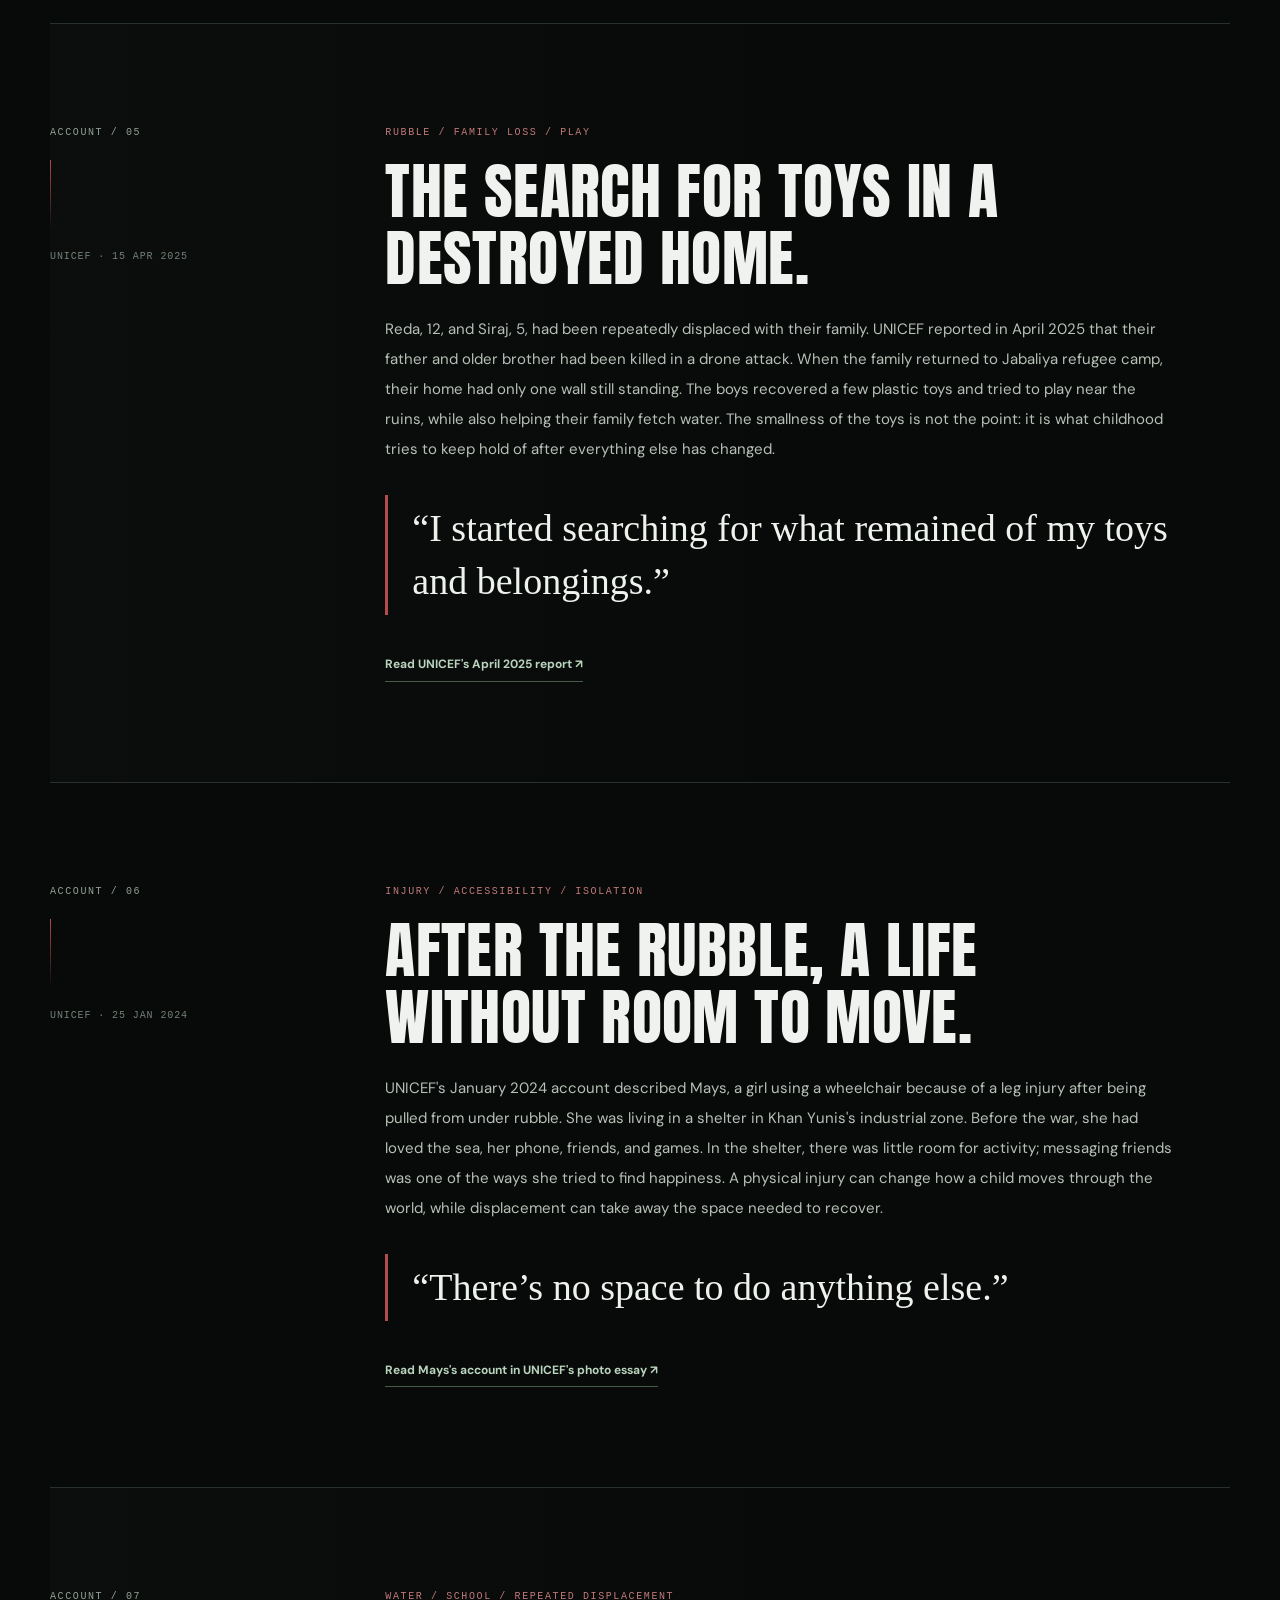
==== commit e3b5a1c3: "Add shared six-language selector and localization runtime" ====
--- a/a-hard-pill-to-swallow.html
+++ b/a-hard-pill-to-swallow.html
@@ -38,8 +38,6 @@
   <link rel="stylesheet" href="css/research.css">
   <script src="js/story.js" defer></script>
   <link rel="stylesheet" href="css/i18n.css">
-  <script src="js/i18n-content.js" defer></script>
-  <script src="js/i18n.js" defer></script>
 </head>
 <body class="story-body">
   <a class="story-skip" href="#story-main" data-en="Skip to story" data-ar="انتقل إلى القصة">Skip to story</a>
@@ -48,7 +46,17 @@
       <a class="story-wordmark" href="index.html" aria-label="NOOR home"><span class="story-mark" aria-hidden="true">N</span><span>NOOR</span></a>
       <div class="story-header-actions">
         <span class="story-header-label" data-en="FIELD NOTES / 001" data-ar="ملاحظات ميدانية / 001">FIELD NOTES / 001</span>
-        <label class="noor-language-wrap"><span class="noor-sr-only">Choose language</span><select class="noor-language-select" id="noor-language-select" data-noor-language-select data-en-aria="Choose language" data-ar-aria="اختر اللغة" data-fr-aria="Choisir la langue" data-es-aria="Elegir idioma" data-pt-aria="Selecionar idioma" data-de-aria="Sprache wählen" aria-label="Choose language"><option value="en">English</option><option value="ar">العربية</option><option value="fr">Français</option><option value="es">Español</option><option value="pt">Português</option><option value="de">Deutsch</option></select></label>
+        <span class="noor-language-wrap">
+          <label class="noor-sr-only" for="noor-language-select" data-en="Choose language" data-ar="اختر اللغة">Choose language</label>
+          <select id="noor-language-select" class="noor-language-select" data-noor-language-select aria-label="Choose language" data-en-aria="Choose language">
+            <option value="en">English</option>
+            <option value="ar">العربية</option>
+            <option value="fr">Français</option>
+            <option value="es">Español</option>
+            <option value="pt">Português</option>
+            <option value="de">Deutsch</option>
+          </select>
+        </span>
         <a class="story-archive-link" href="evidence-archive.html" data-en="Evidence archive ↗" data-ar="أرشيف الأدلة ↗">Evidence archive ↗</a>
         <a class="story-back" href="index.html" data-en="Back to NOOR ↗" data-ar="العودة إلى نور ↗">Back to NOOR ↗</a>
       </div>
@@ -825,5 +833,7 @@
       <a href="index.html" data-en="NOOR / HOME" data-ar="نور / الرئيسية">NOOR / HOME</a>
     </footer>
   </div>
+  <script src="js/i18n-content.js" defer></script>
+  <script src="js/i18n.js" defer></script>
 </body>
 </html>
--- a/css/i18n.css
+++ b/css/i18n.css
@@ -39,44 +39,40 @@
 @media(prefers-reduced-motion:reduce){.noor-language-select{scroll-behavior:auto}}
 
 
-/* Shared locale behavior: one selector, one source of truth for language and direction. */
-.noor-language-wrap{flex:0 0 auto;position:relative}
-.noor-language-select{width:auto;min-width:118px;max-width:100%;font-family:"DM Sans","Cairo",sans-serif;font-size:11px;line-height:1.45;letter-spacing:0;text-transform:none;white-space:normal}
-.noor-language-select option{background:#101210;color:#f0e9df}
-.site-header .noor-language-select{min-height:40px}
-.story-header .noor-language-select,.archive-header .noor-language-select,.research-header .noor-language-select{min-height:30px}
-.story-header-actions .noor-language-wrap,.archive-header-right .noor-language-wrap,.research-header-actions .noor-language-wrap{margin-inline-start:8px}
-:root[dir="rtl"] .noor-language-wrap{direction:ltr}
-:root[lang="ar"] body,:root[lang="ar"] input,:root[lang="ar"] textarea,:root[lang="ar"] select,:root[lang="ar"] button{font-family:"Cairo","Noto Sans Arabic",Tahoma,sans-serif}
-:root[lang="ar"] .noor-language-select{font-family:"Cairo","Noto Sans Arabic",Tahoma,sans-serif}
-:root[dir="rtl"] .skip,:root[dir="rtl"] .research-skip{direction:rtl}
-:root[dir="rtl"] .archive-network-explorer,:root[dir="rtl"] .research-hero,:root[dir="rtl"] .research-method-content,:root[dir="rtl"] .research-visual-card,:root[dir="rtl"] .research-status-row,:root[dir="rtl"] .research-method-card,:root[dir="rtl"] .research-caution,:root[dir="rtl"] .research-footer{direction:rtl;text-align:start}
-:root[dir="rtl"] .archive-network-heading h1,:root[dir="rtl"] .archive-map-empty-state h2,:root[dir="rtl"] #archive-map-detail-title,:root[dir="rtl"] .research-hero h1,:root[dir="rtl"] .research-method-content h2{font-family:"Cairo","Noto Sans Arabic",Tahoma,sans-serif;font-weight:800;text-transform:none;letter-spacing:0;line-height:1.35}
-:root[dir="rtl"] .archive-network-heading h1{font-size:clamp(36px,4.7vw,64px)}
-:root[dir="rtl"] .archive-network-kicker,:root[dir="rtl"] .archive-network-status,:root[dir="rtl"] .archive-network-legend,:root[dir="rtl"] .archive-network-details-footer{letter-spacing:0}
-:root[dir="rtl"] .archive-network-viewport,:root[dir="rtl"] #archive-network-svg,:root[dir="rtl"] .archive-network-map-grid{direction:ltr}
-:root[dir="rtl"] .archive-network-map-controls,:root[dir="rtl"] .archive-network-scale{direction:ltr}
-:root[dir="rtl"] .archive-network-record-title,:root[dir="rtl"] .archive-network-topic-title{font-family:"Cairo","Noto Sans Arabic",Tahoma,sans-serif;font-weight:700;letter-spacing:0}
-:root[dir="rtl"] .archive-network-record-id,:root[dir="rtl"] .archive-network-node-meta,:root[dir="rtl"] .archive-network-center-label,:root[dir="rtl"] .archive-network-center-count{direction:ltr;unicode-bidi:isolate;text-anchor:start}
-:root[dir="rtl"] .archive-map-detail-meta span,:root[dir="rtl"] .archive-network-total .archive-fact-number{direction:ltr;unicode-bidi:isolate}
-:root[dir="rtl"] .archive-network-hint{text-align:start}
-:root[dir="rtl"] .archive-network-legend>span{flex-direction:row-reverse}
-:root[dir="rtl"] .archive-map-detail-top{direction:rtl}
-:root[dir="rtl"] .archive-map-source-links a{direction:rtl;text-align:right;unicode-bidi:plaintext}
-:root[dir="rtl"] .research-nav-inner{direction:rtl}
+/* Six-language layout safeguards. Keep direction at the document level but isolate
+   publisher names, IDs, dates and mixed-script strings so RTL cannot reorder them. */
+:root[lang="fr"],:root[lang="es"],:root[lang="pt"],:root[lang="de"] body{font-family:"DM Sans",system-ui,sans-serif}
+:root[lang="ar"]{font-family:"Cairo","Noto Sans Arabic",Tahoma,sans-serif}
+:root[lang="ar"] body,:root[lang="ar"] button,:root[lang="ar"] input,:root[lang="ar"] select,:root[lang="ar"] textarea{font-family:"Cairo","Noto Sans Arabic",Tahoma,sans-serif}
+:root[dir="rtl"] main,:root[dir="rtl"] section,:root[dir="rtl"] article,:root[dir="rtl"] aside{min-width:0}
+:root[dir="rtl"] h1,:root[dir="rtl"] h2,:root[dir="rtl"] h3,:root[dir="rtl"] p,:root[dir="rtl"] li,:root[dir="rtl"] dd,:root[dir="rtl"] dt,:root[dir="rtl"] figcaption{overflow-wrap:anywhere}
+:root[dir="rtl"] .research-header-actions{direction:rtl;flex-wrap:wrap}
+:root[dir="rtl"] .research-nav-inner{flex-wrap:wrap}
+:root[dir="rtl"] .research-nav a{letter-spacing:0;text-transform:none}
+:root[dir="rtl"] .research-hero h1,:root[dir="rtl"] .research-method-content h2,:root[dir="rtl"] .research-method-card h3{font-family:"Cairo","Noto Sans Arabic",Tahoma,sans-serif;letter-spacing:0;text-transform:none;line-height:1.45}
+:root[dir="rtl"] .research-source-item,:root[dir="rtl"] .research-timeline-item{direction:rtl}
+:root[dir="rtl"] .research-source-item>div,:root[dir="rtl"] .research-timeline-item>div{min-width:0;text-align:start}
+:root[dir="rtl"] .research-source-item a,:root[dir="rtl"] .research-page-link{overflow-wrap:anywhere;line-height:1.8}
+:root[dir="rtl"] .archive-network-heading h1,:root[dir="rtl"] .archive-map-empty-state h2,:root[dir="rtl"] #archive-map-detail-title{font-family:"Cairo","Noto Sans Arabic",Tahoma,sans-serif;font-weight:800;letter-spacing:0;text-transform:none;line-height:1.45}
+:root[dir="rtl"] .archive-network-kicker,:root[dir="rtl"] .archive-network-status,:root[dir="rtl"] .archive-network-hint,:root[dir="rtl"] .archive-network-total,:root[dir="rtl"] .archive-network-legend,:root[dir="rtl"] .archive-network-details-footer{letter-spacing:0}
+:root[dir="rtl"] .archive-network-record-title,:root[dir="rtl"] .archive-network-topic-title{font-family:"Cairo","Noto Sans Arabic",Tahoma,sans-serif;letter-spacing:0}
+:root[dir="rtl"] .archive-network-record-id,:root[dir="rtl"] .archive-network-node-meta{font-family:"Cairo","Noto Sans Arabic",Tahoma,sans-serif;font-size:8px;letter-spacing:0}
+:root[dir="rtl"] .archive-map-detail-meta span,:root[dir="rtl"] .archive-map-detail-index,:root[dir="rtl"] .archive-map-detail-type,:root[dir="rtl"] .archive-map-source-heading{font-family:"Cairo","Noto Sans Arabic",Tahoma,sans-serif;letter-spacing:0}
+:root[dir="rtl"] .archive-map-detail-meta span{direction:rtl}
+:root[dir="rtl"] .archive-network-map-note{direction:rtl;text-align:start}
+:root[dir="rtl"] .archive-network-map-controls{right:auto;left:15px}
+:root[dir="rtl"] .archive-network-scale{direction:ltr}
+:root[dir="rtl"] .archive-map-gesture-list kbd{direction:ltr}
+:root[dir="rtl"] .archive-map-source-links a{unicode-bidi:plaintext;overflow-wrap:anywhere}
+:root[dir="rtl"] .archive-card-facts dd,:root[dir="rtl"] .archive-card-facts dt{unicode-bidi:plaintext}
 :root[dir="rtl"] .research-nav-label{margin-inline-end:0;margin-inline-start:auto}
-:root[dir="rtl"] .research-nav a{letter-spacing:0;text-transform:none}
-:root[dir="rtl"] .research-hero-meta,:root[dir="rtl"] .research-page-links,:root[dir="rtl"] .research-source-item,:root[dir="rtl"] .research-case-directory-grid{direction:rtl}
-:root[dir="rtl"] .research-eyebrow,:root[dir="rtl"] .research-section-index,:root[dir="rtl"] .research-source-date,:root[dir="rtl"] .research-visual-index,:root[dir="rtl"] .research-visual-type,:root[dir="rtl"] .research-visual-meta{letter-spacing:0}
-:root[dir="rtl"] .research-visual-filters label,:root[dir="rtl"] .research-visual-actions{direction:rtl;text-align:start}
-:root[dir="rtl"] .research-timeline-item{direction:rtl}
-:root[dir="rtl"] .research-page-link{letter-spacing:0}
-:root[dir="rtl"] .archive-network-map-note{direction:rtl;text-align:start}
-:root[dir="rtl"] .archive-network-map-note,:root[dir="rtl"] .research-method-content p,:root[dir="rtl"] .research-hero-deck,:root[dir="rtl"] .research-caution{line-height:1.95}
+:root[dir="rtl"] .archive-network-topic-title{text-anchor:end}
+:root[lang="fr"] .archive-network-record-title,:root[lang="es"] .archive-network-record-title,:root[lang="pt"] .archive-network-record-title,:root[lang="de"] .archive-network-record-title{font-size:11px}
+.noor-language-select option{font-family:system-ui,sans-serif}
 @media(max-width:760px){
- .noor-language-wrap{margin-inline-start:5px}
- .noor-language-select{min-width:100px;max-width:135px;font-size:10px}
- .site-header .noor-language-select{min-height:36px}
- .research-header-actions .noor-language-wrap{margin-inline-start:4px}
+  .research-header{gap:10px;flex-wrap:wrap}
+  .research-header-actions{display:flex;align-items:center;gap:8px;flex-wrap:wrap}
+  .noor-language-wrap{margin-inline-start:0}
+  .noor-language-select{min-width:105px;max-width:100%;font-size:10px}
+  :root[dir="rtl"] .archive-network-map-controls{right:auto;left:8px}
 }
-@media(prefers-reduced-motion:reduce){.noor-language-select{scroll-behavior:auto}}
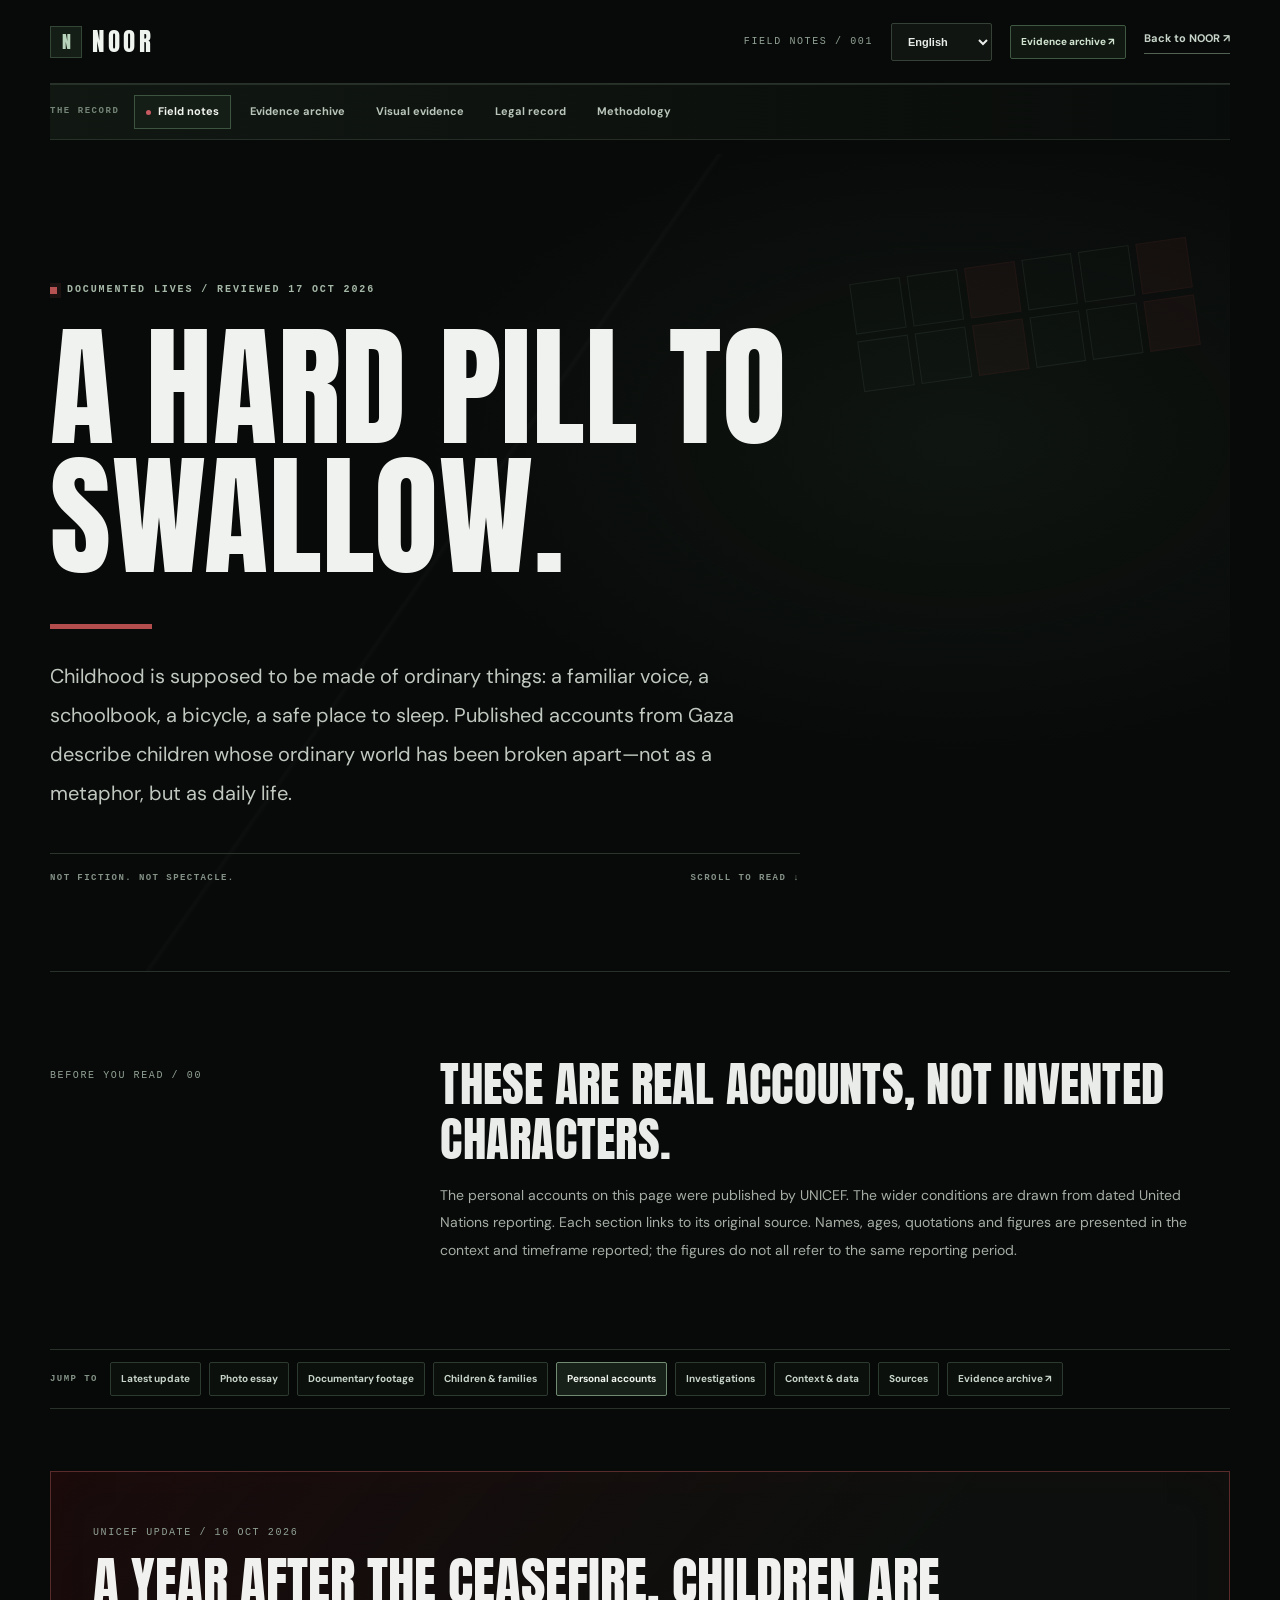
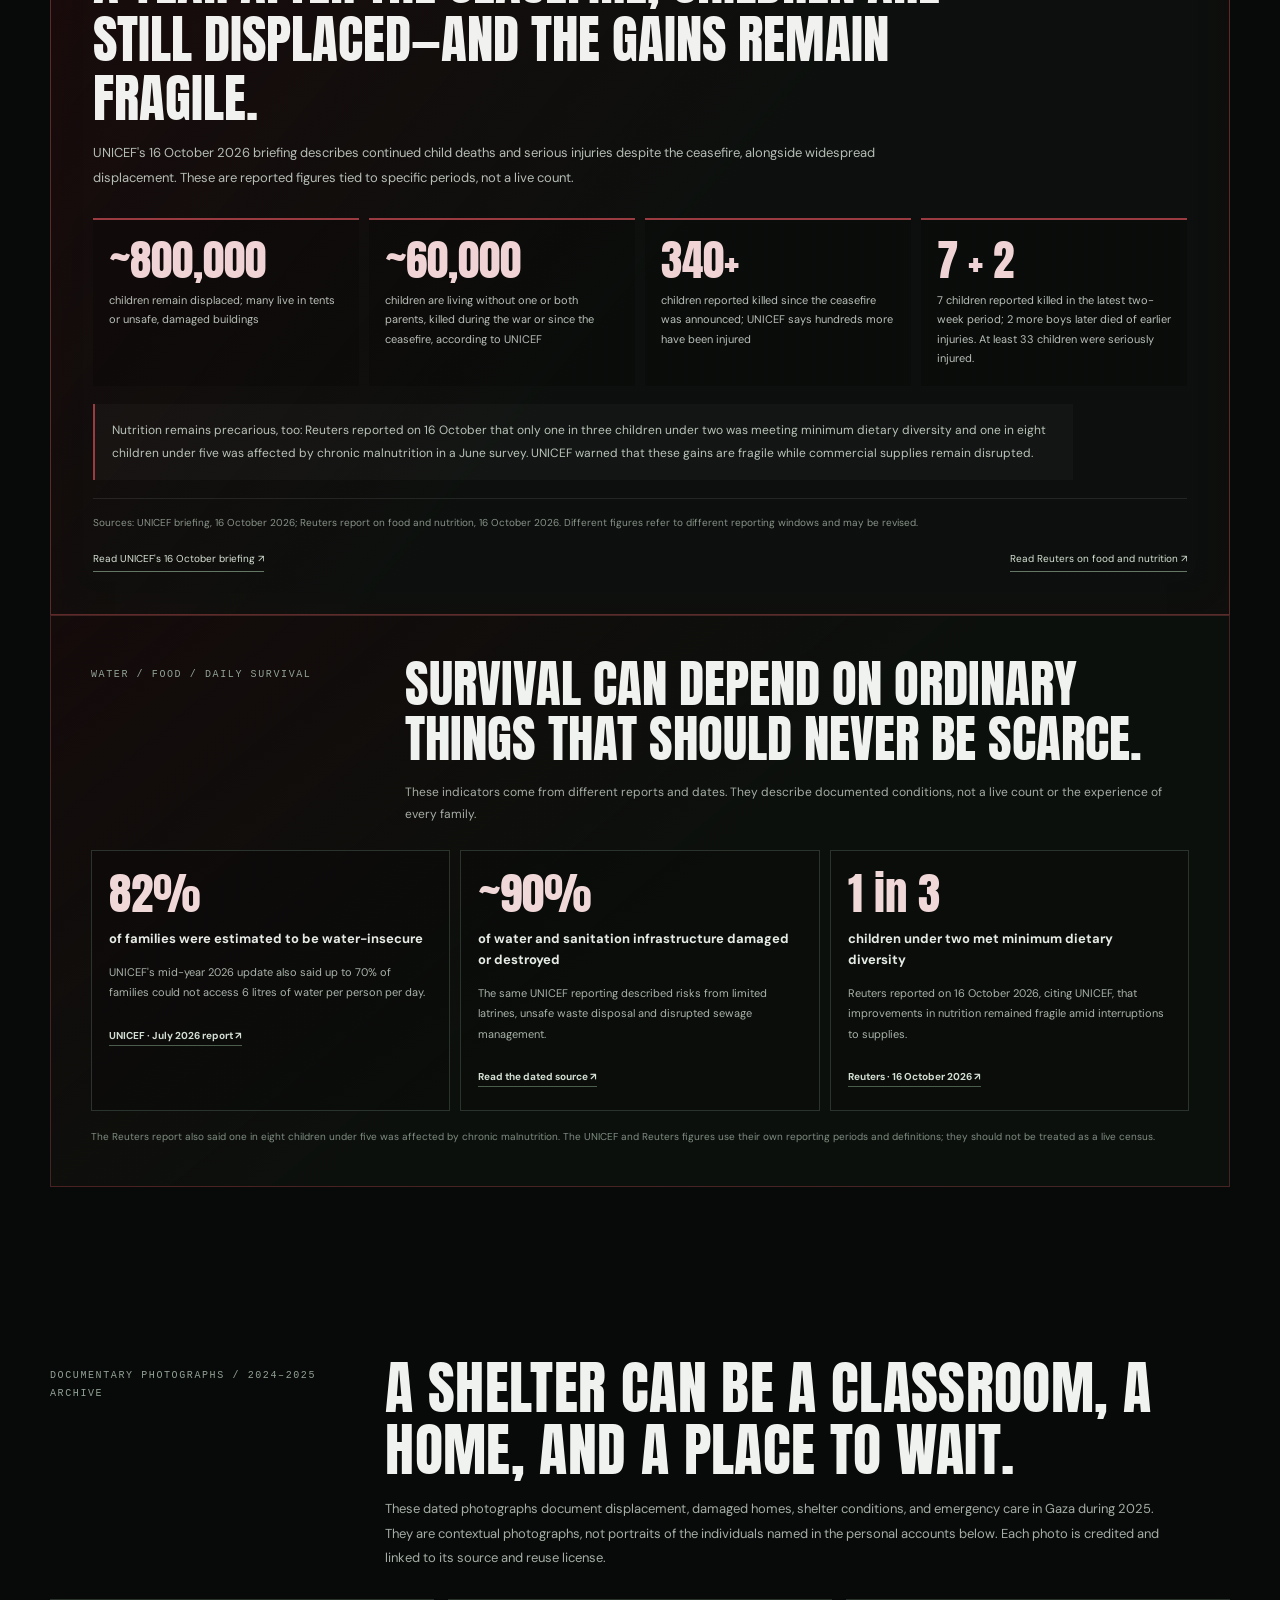
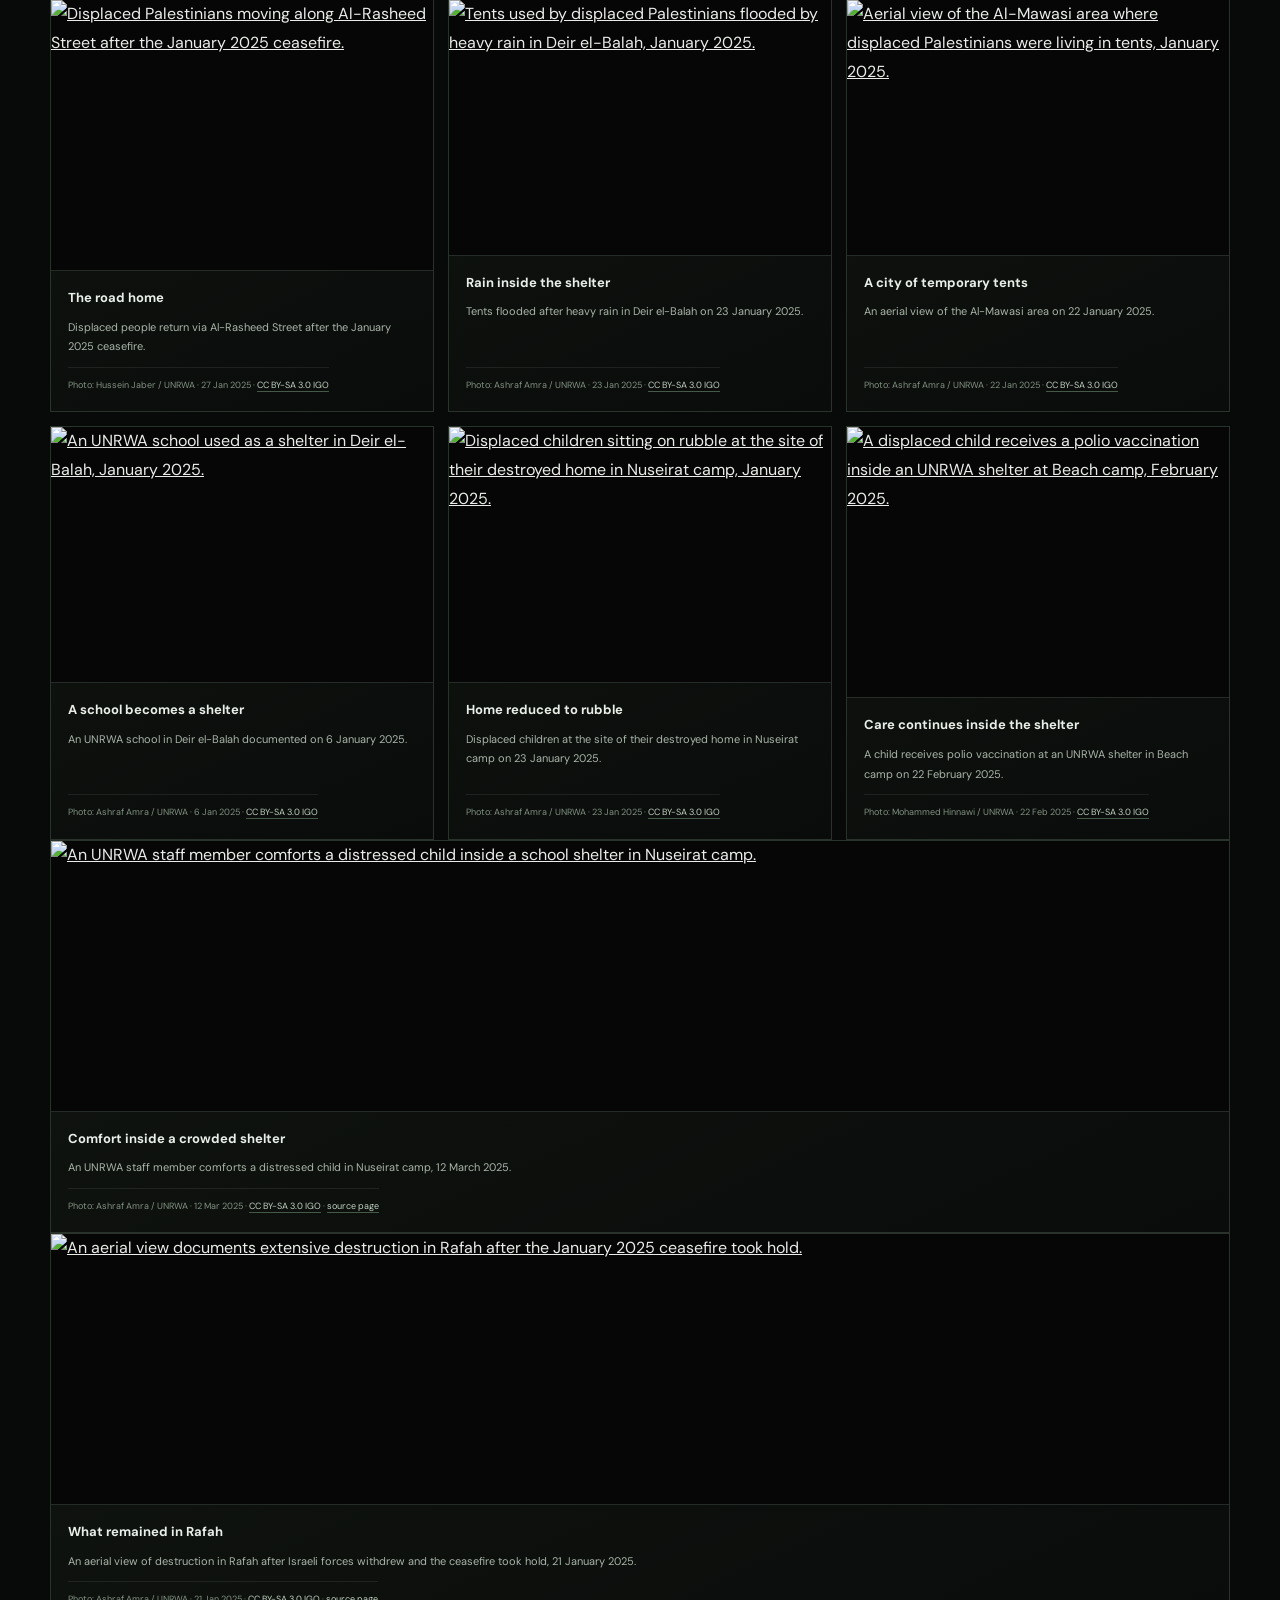
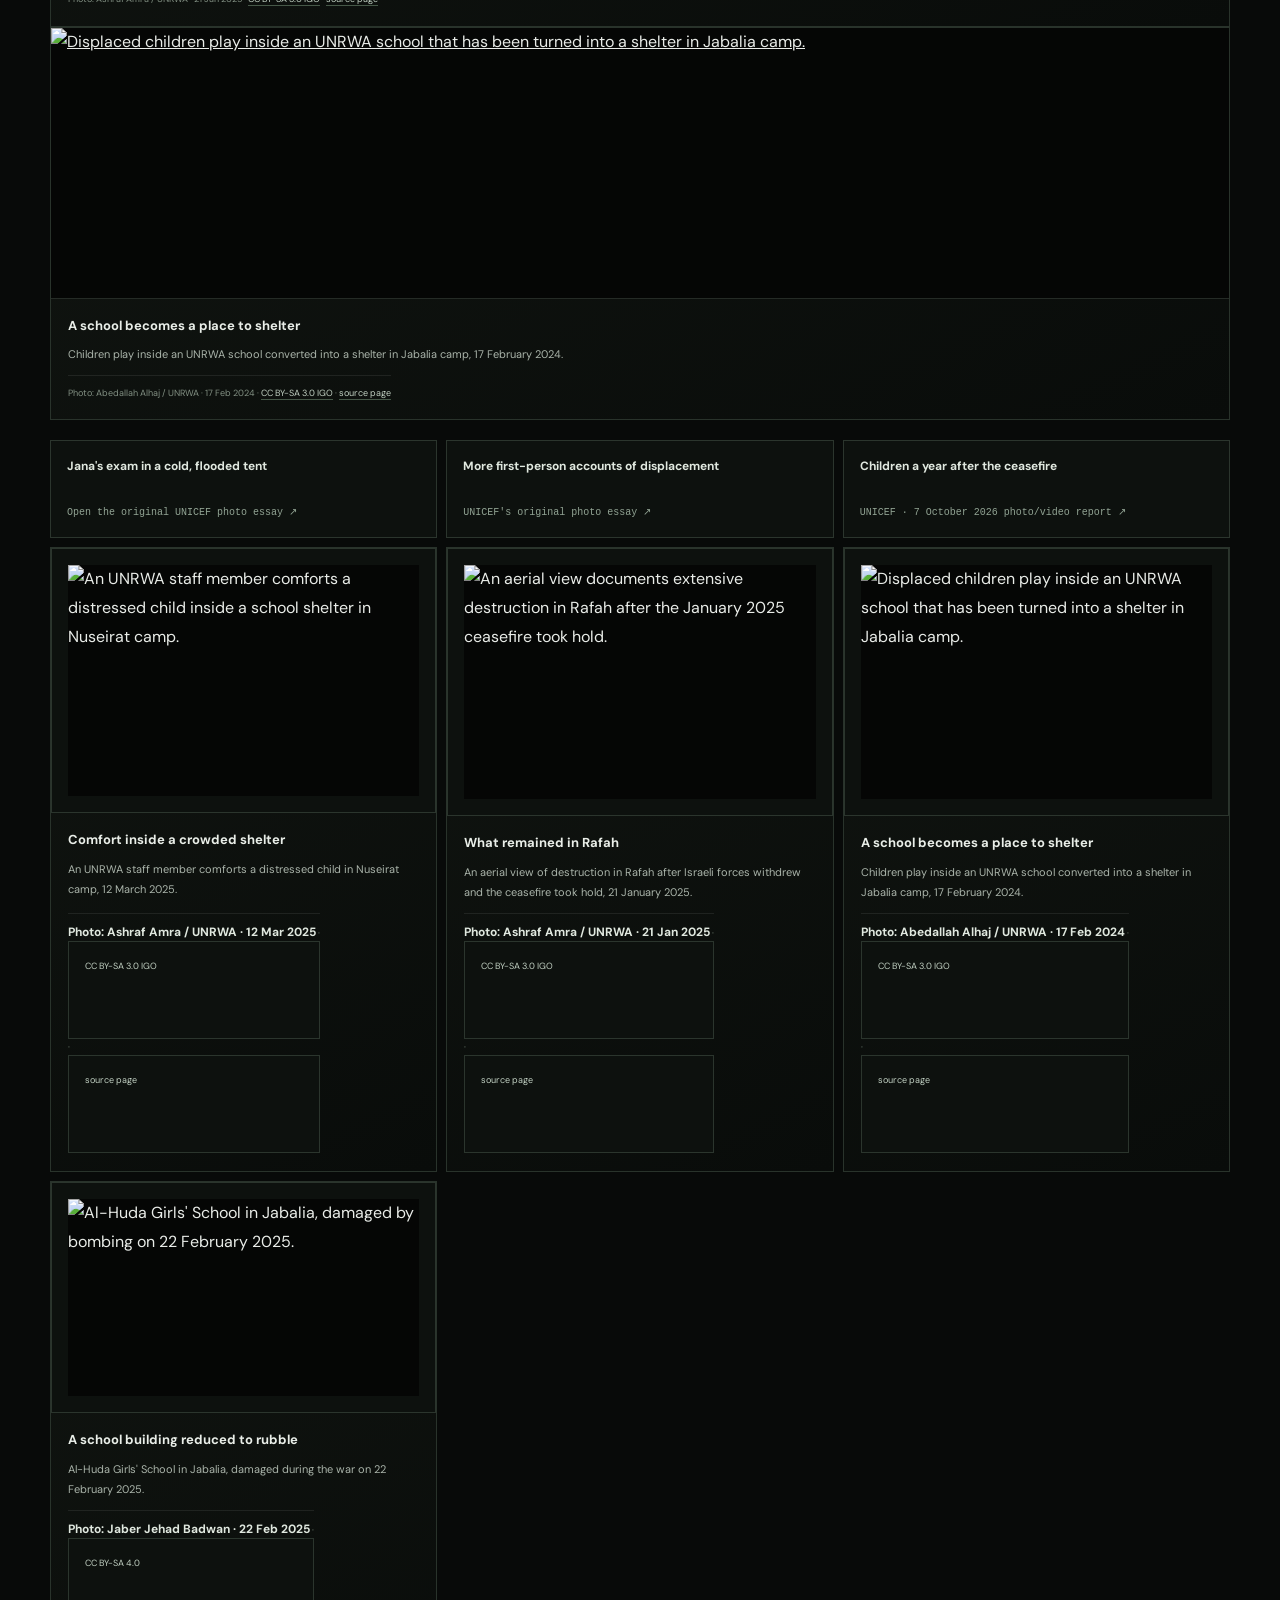
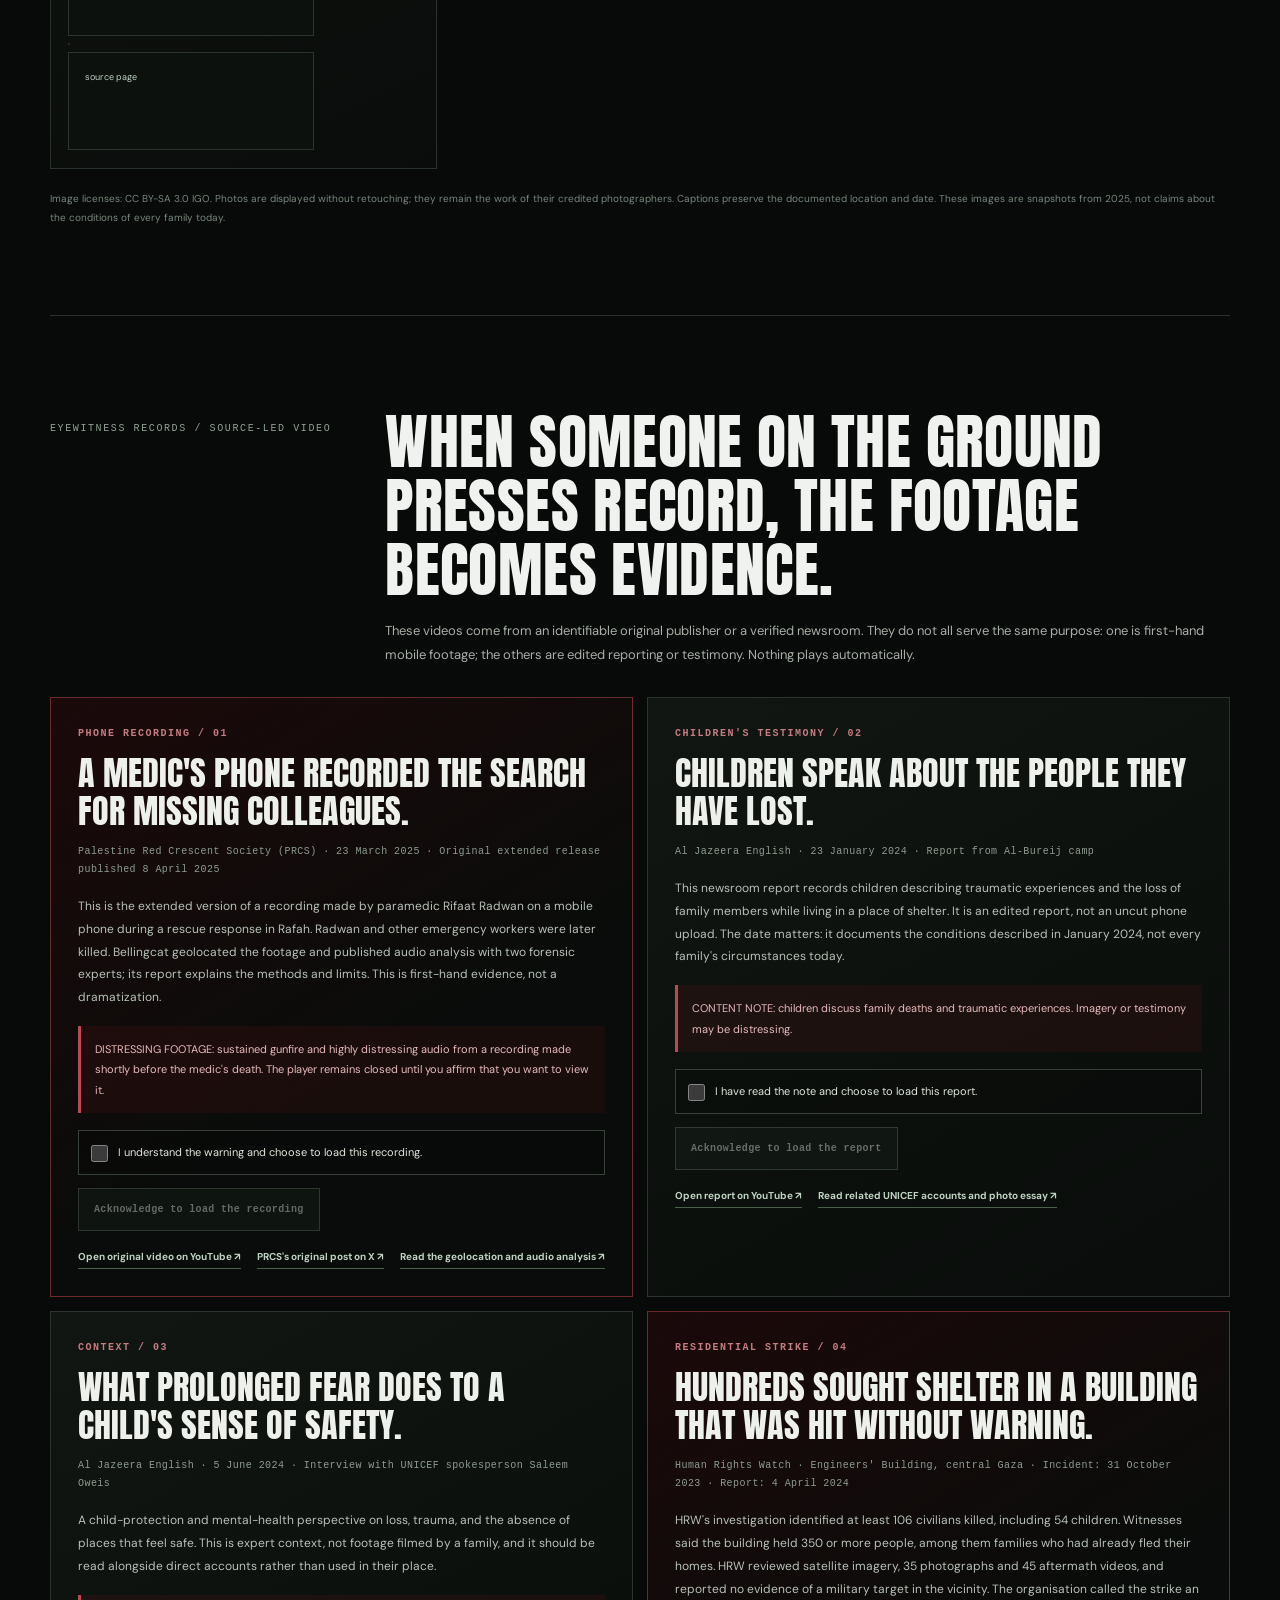
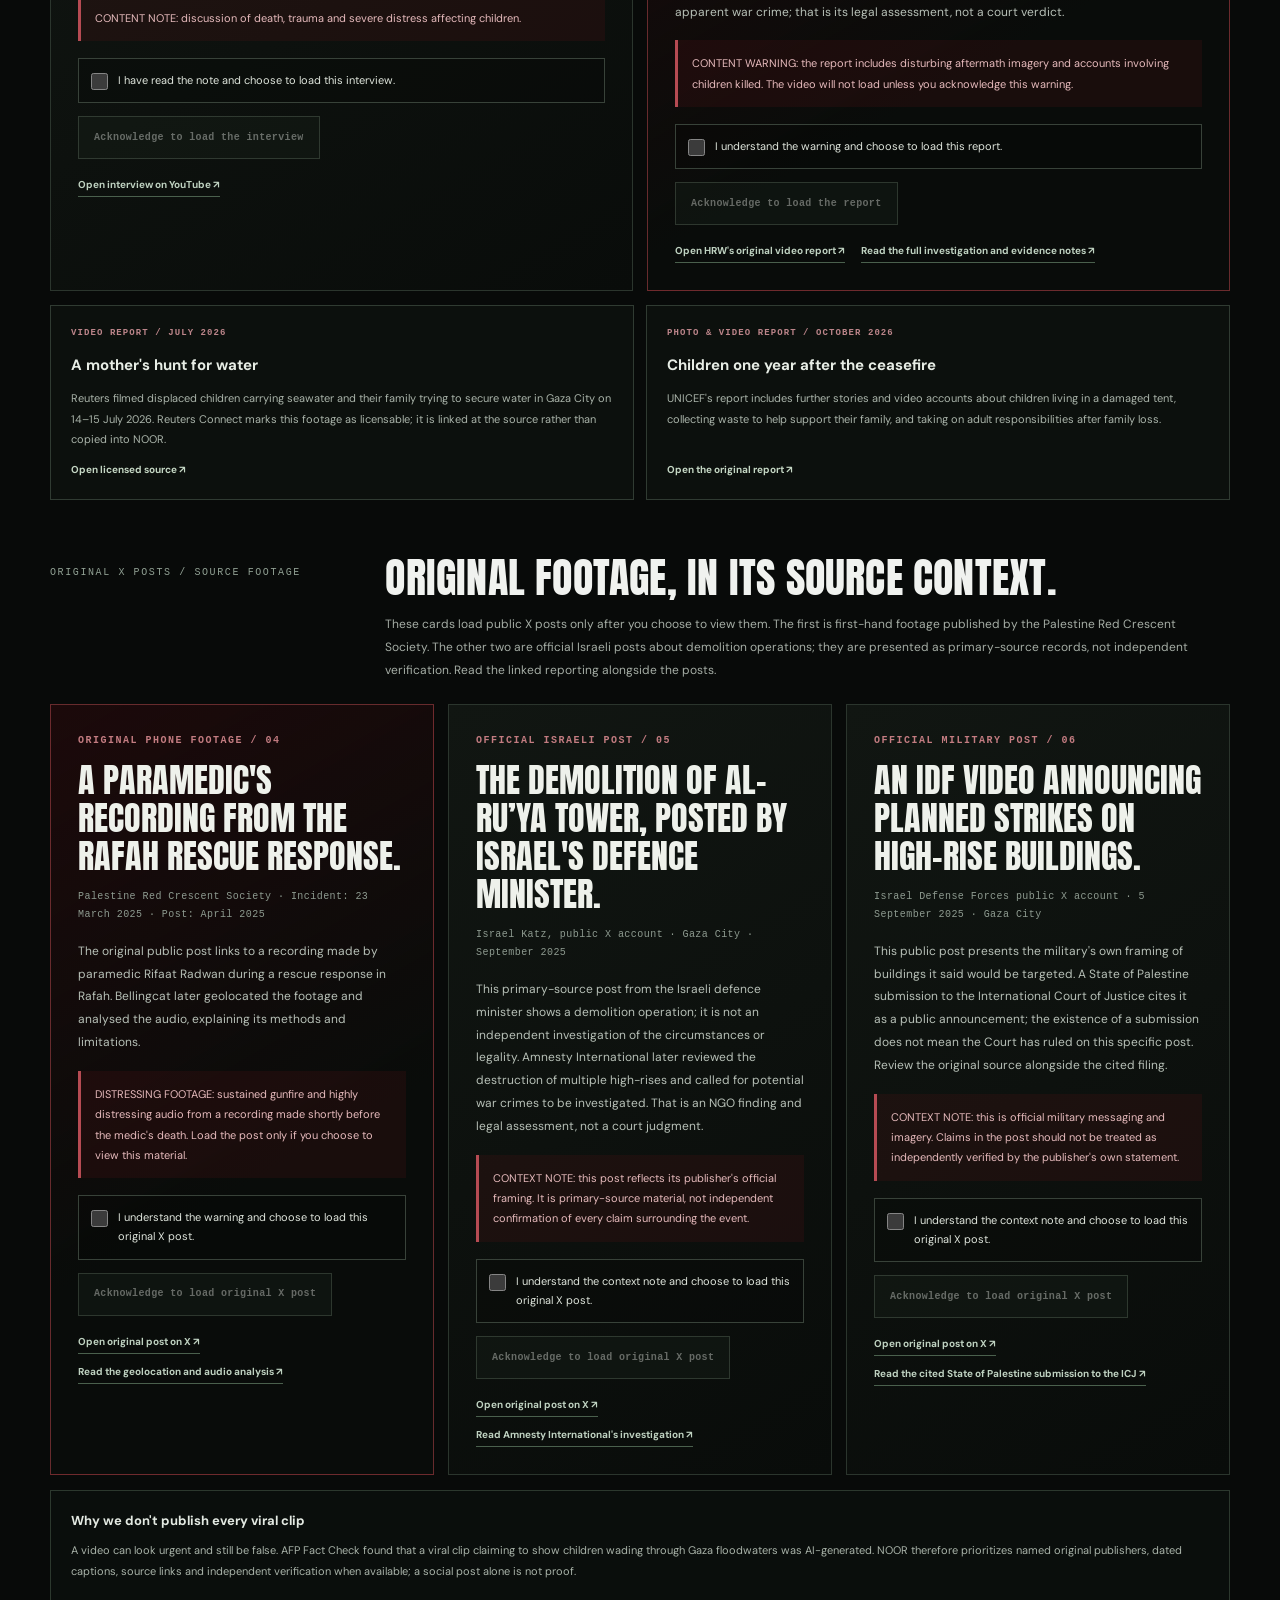
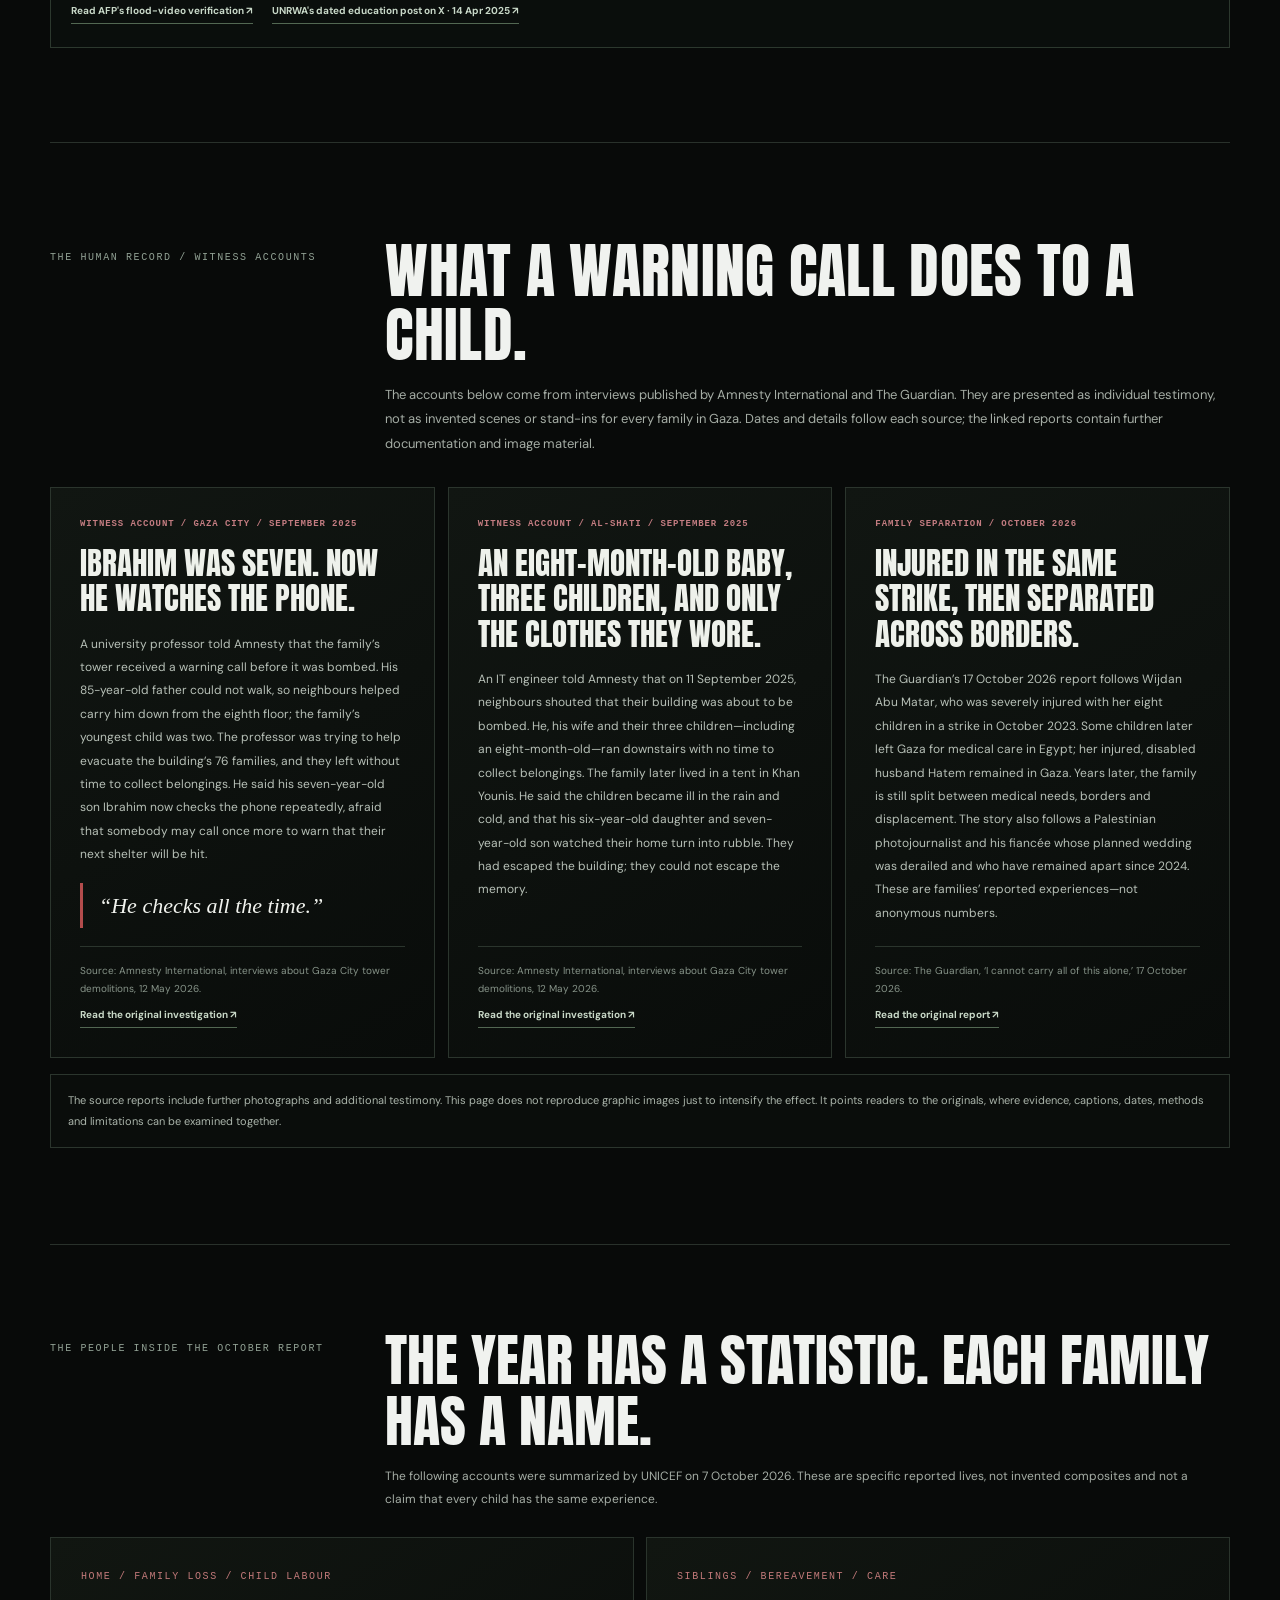
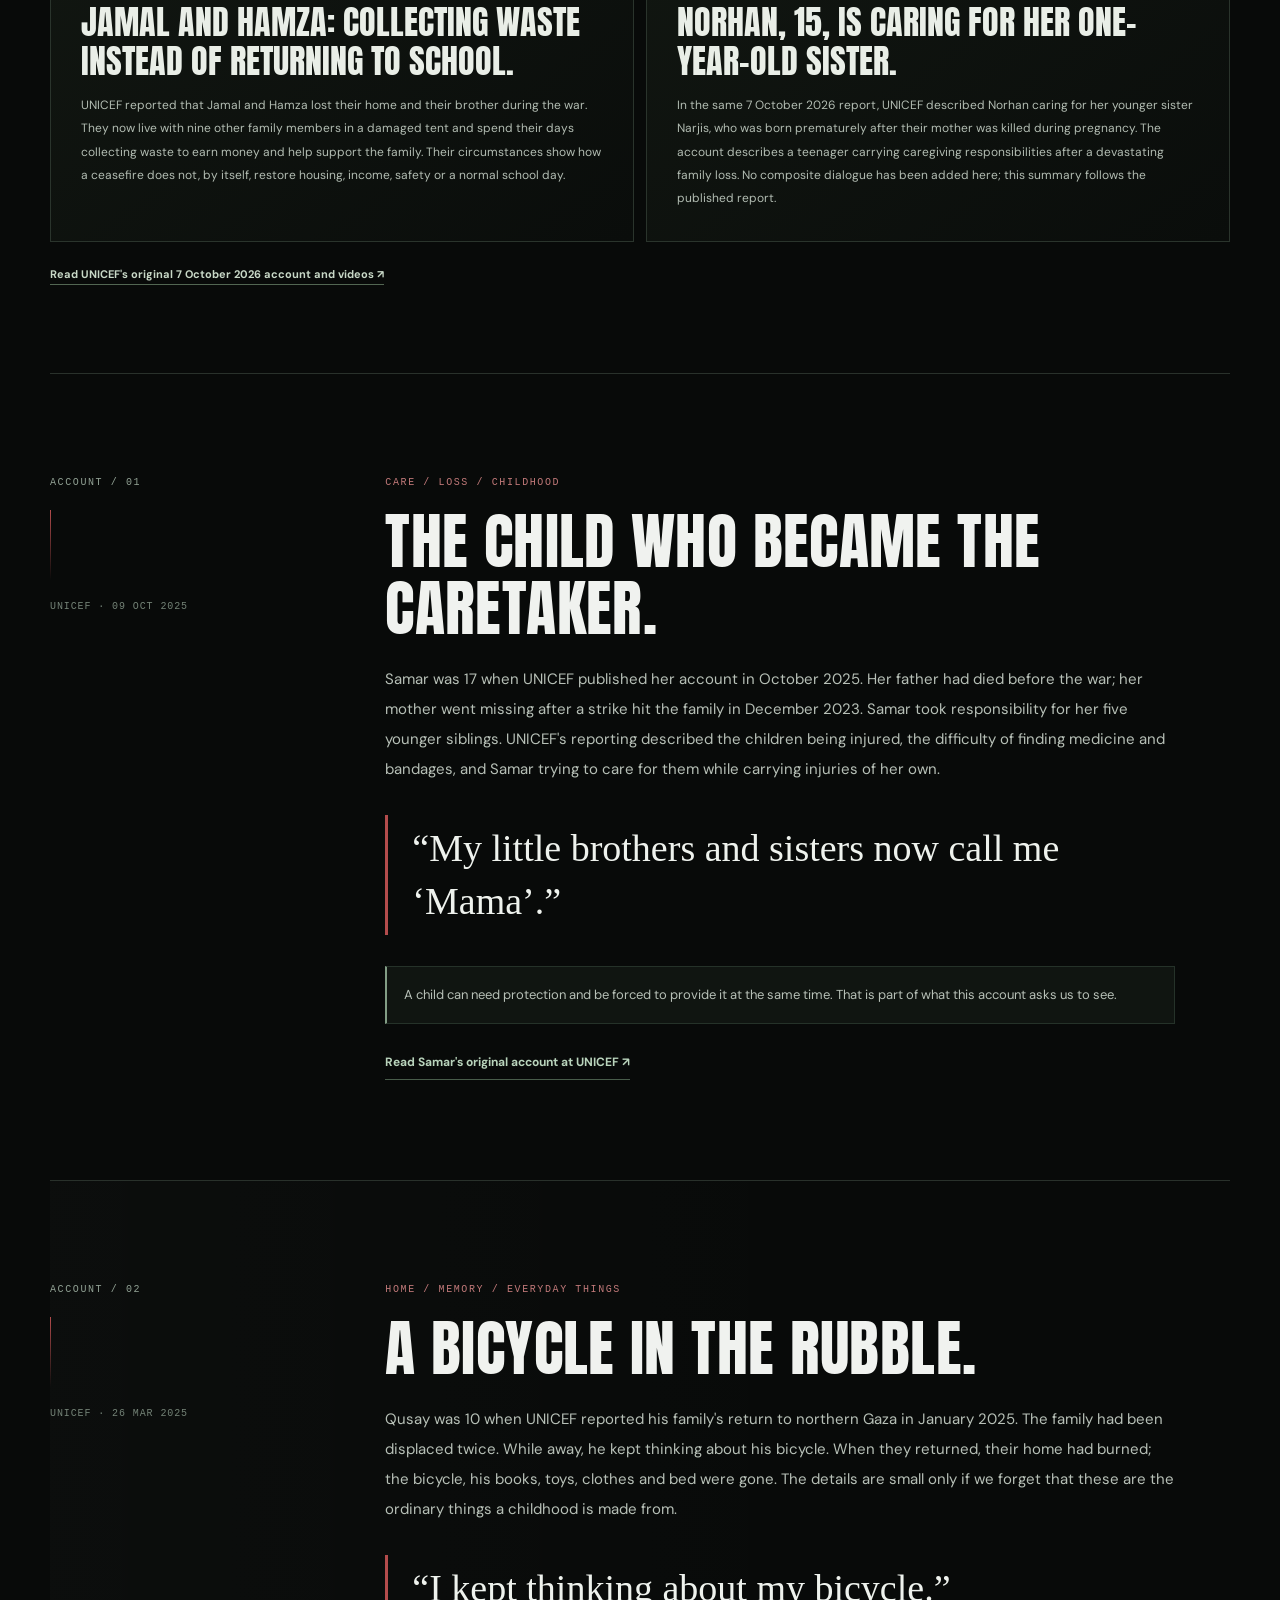
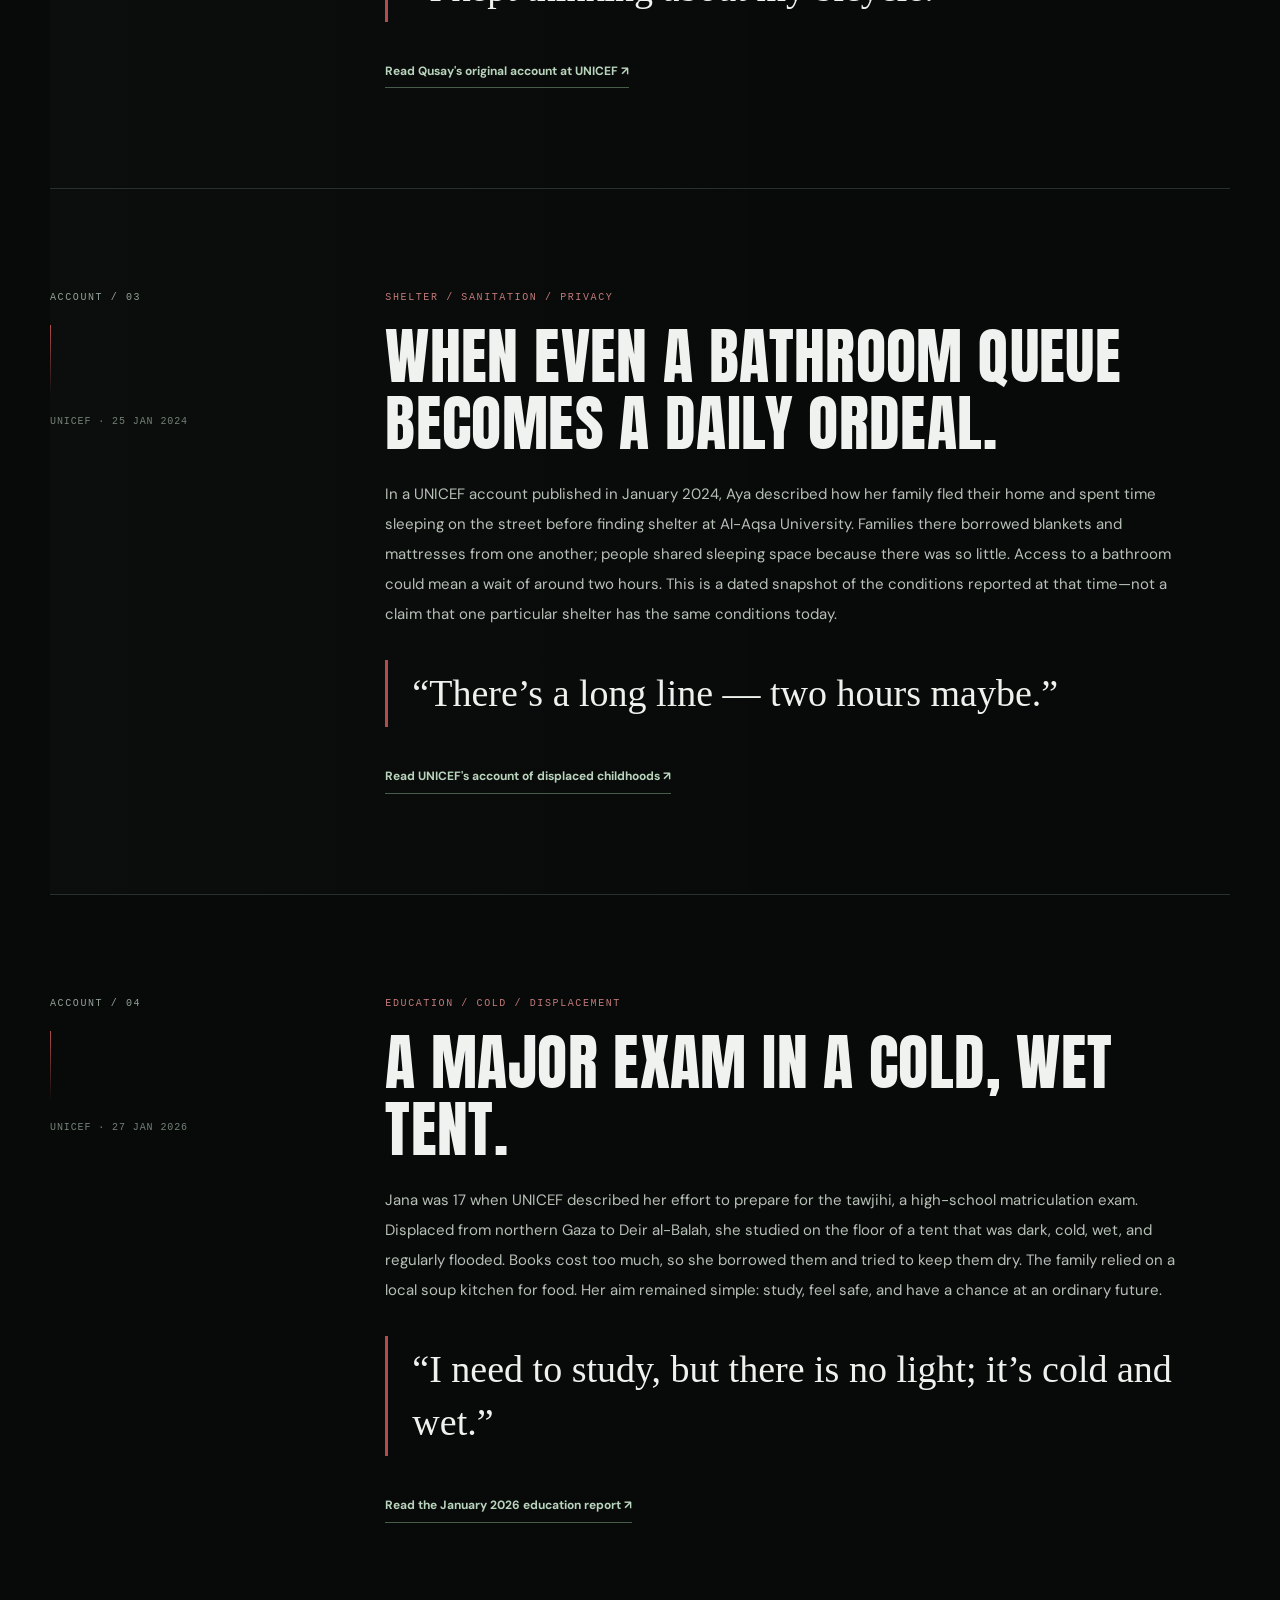
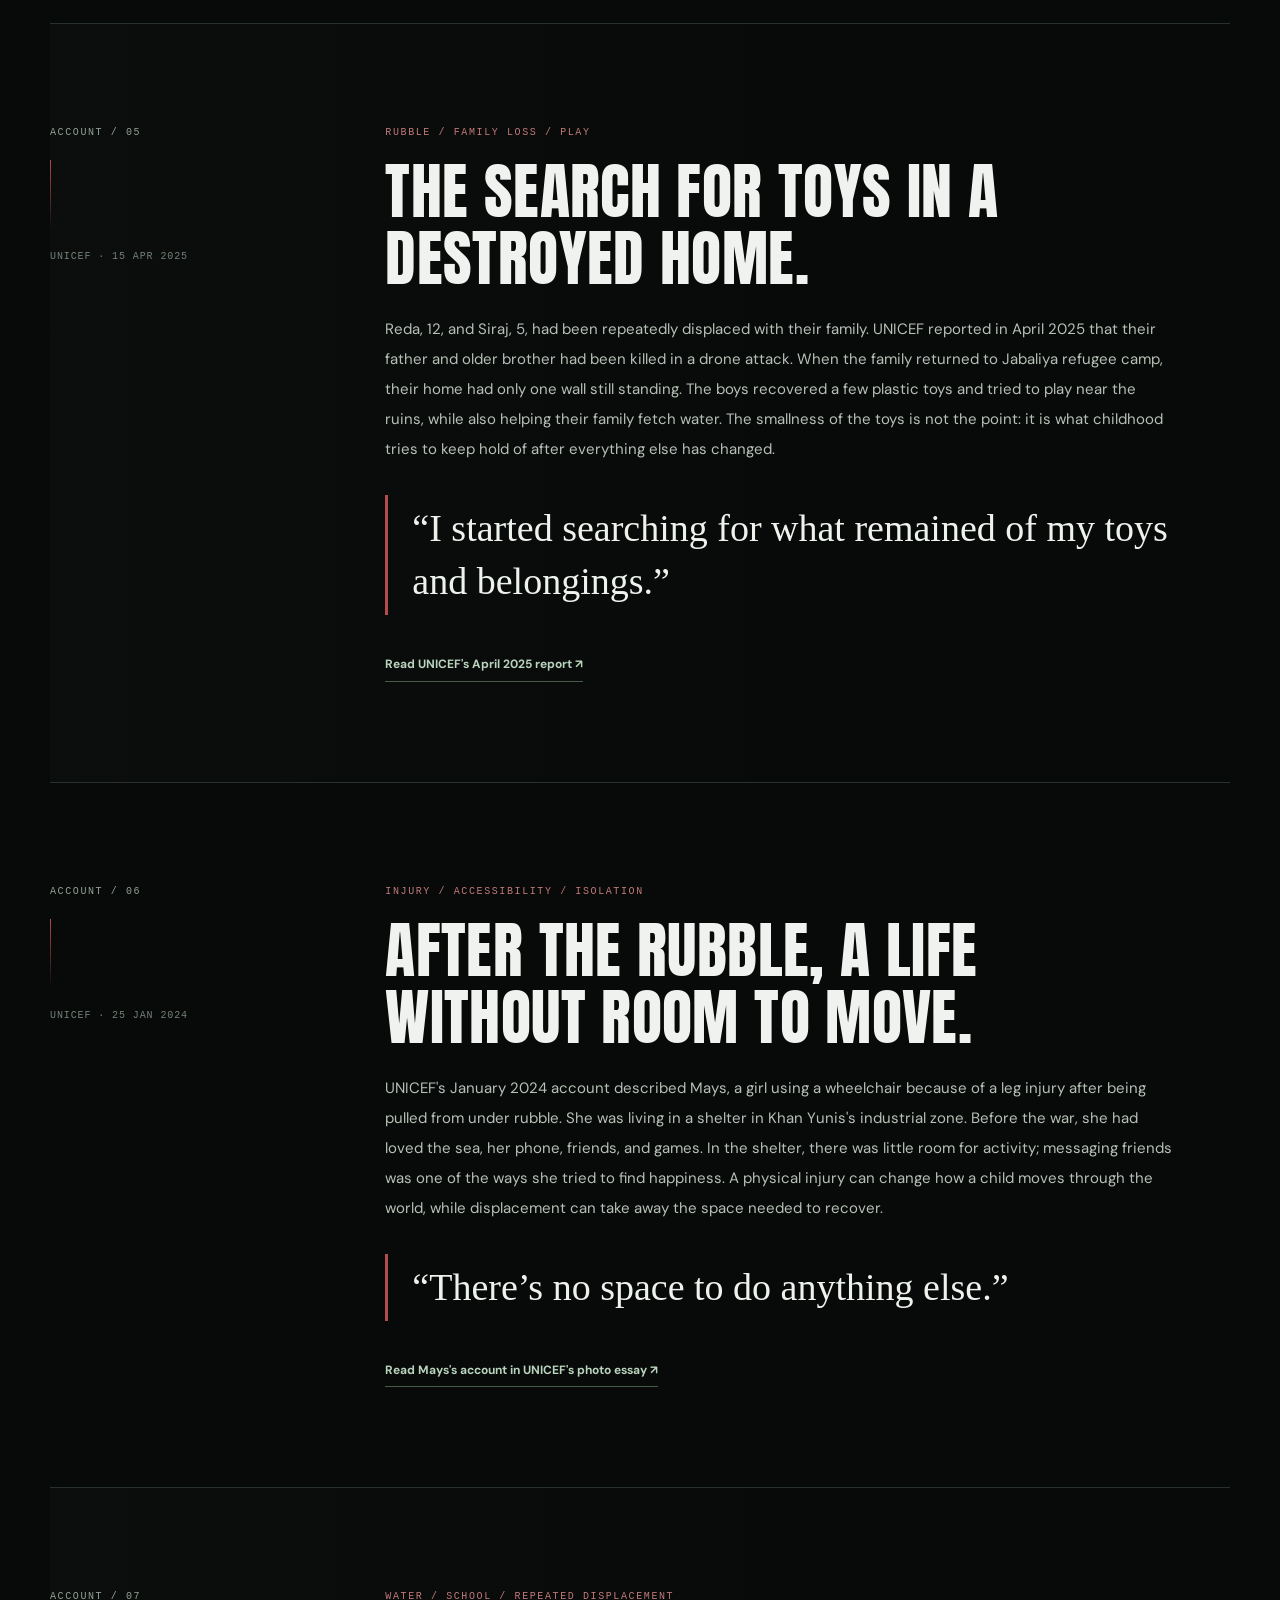
==== commit 15bc5d02: "Add six-language selector to the field notes page" ====
--- a/a-hard-pill-to-swallow.html
+++ b/a-hard-pill-to-swallow.html
@@ -36,8 +36,8 @@
   <link rel="stylesheet" href="css/style.css">
   <link rel="stylesheet" href="css/story.css">
   <link rel="stylesheet" href="css/research.css">
+  <script src="js/story-translations.js" defer></script>
   <script src="js/story.js" defer></script>
-  <link rel="stylesheet" href="css/i18n.css">
 </head>
 <body class="story-body">
   <a class="story-skip" href="#story-main" data-en="Skip to story" data-ar="انتقل إلى القصة">Skip to story</a>
@@ -46,17 +46,14 @@
       <a class="story-wordmark" href="index.html" aria-label="NOOR home"><span class="story-mark" aria-hidden="true">N</span><span>NOOR</span></a>
       <div class="story-header-actions">
         <span class="story-header-label" data-en="FIELD NOTES / 001" data-ar="ملاحظات ميدانية / 001">FIELD NOTES / 001</span>
-        <span class="noor-language-wrap">
-          <label class="noor-sr-only" for="noor-language-select" data-en="Choose language" data-ar="اختر اللغة">Choose language</label>
-          <select id="noor-language-select" class="noor-language-select" data-noor-language-select aria-label="Choose language" data-en-aria="Choose language">
-            <option value="en">English</option>
-            <option value="ar">العربية</option>
-            <option value="fr">Français</option>
-            <option value="es">Español</option>
-            <option value="pt">Português</option>
-            <option value="de">Deutsch</option>
-          </select>
-        </span>
+        <select class="story-language" id="story-language" aria-label="Select language">
+          <option value="en">English</option>
+          <option value="ar">العربية</option>
+          <option value="fr">Français</option>
+          <option value="es">Español</option>
+          <option value="pt">Português</option>
+          <option value="de">Deutsch</option>
+        </select>
         <a class="story-archive-link" href="evidence-archive.html" data-en="Evidence archive ↗" data-ar="أرشيف الأدلة ↗">Evidence archive ↗</a>
         <a class="story-back" href="index.html" data-en="Back to NOOR ↗" data-ar="العودة إلى نور ↗">Back to NOOR ↗</a>
       </div>
@@ -833,7 +830,5 @@
       <a href="index.html" data-en="NOOR / HOME" data-ar="نور / الرئيسية">NOOR / HOME</a>
     </footer>
   </div>
-  <script src="js/i18n-content.js" defer></script>
-  <script src="js/i18n.js" defer></script>
 </body>
 </html>
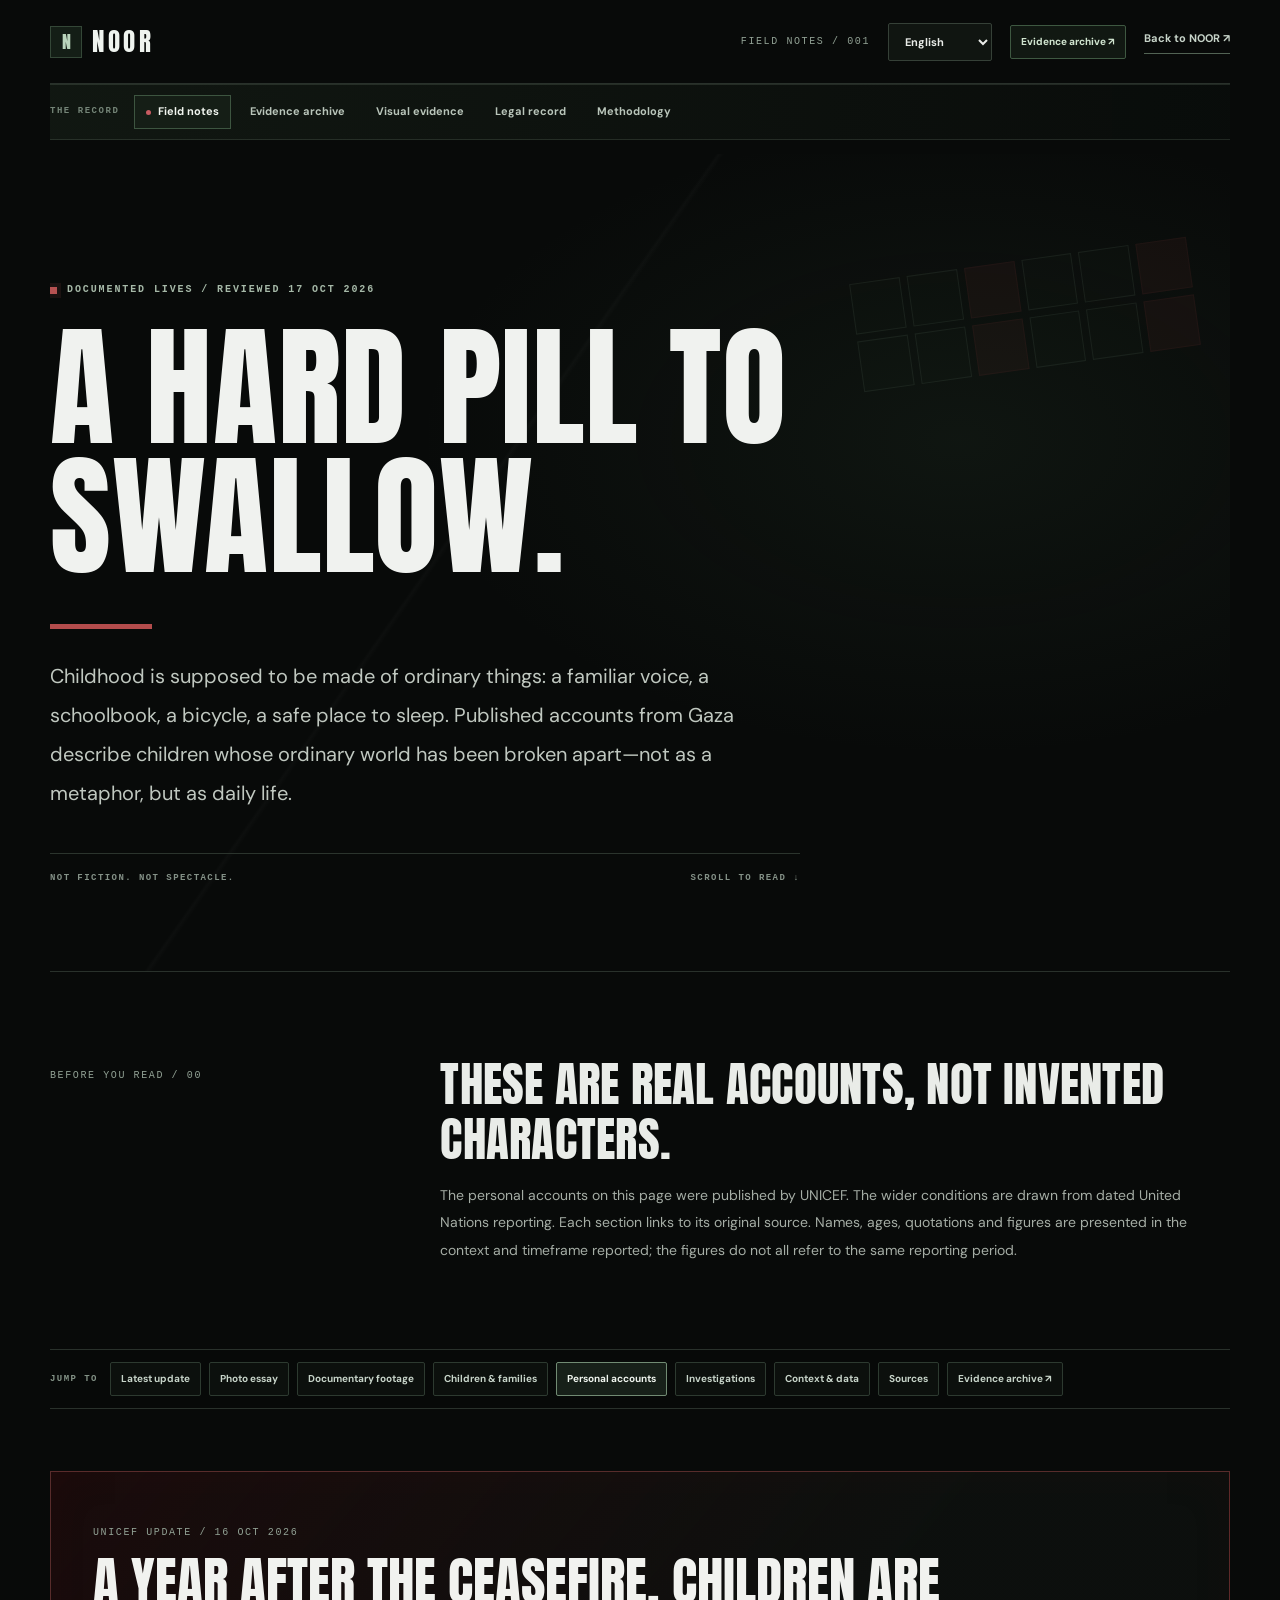
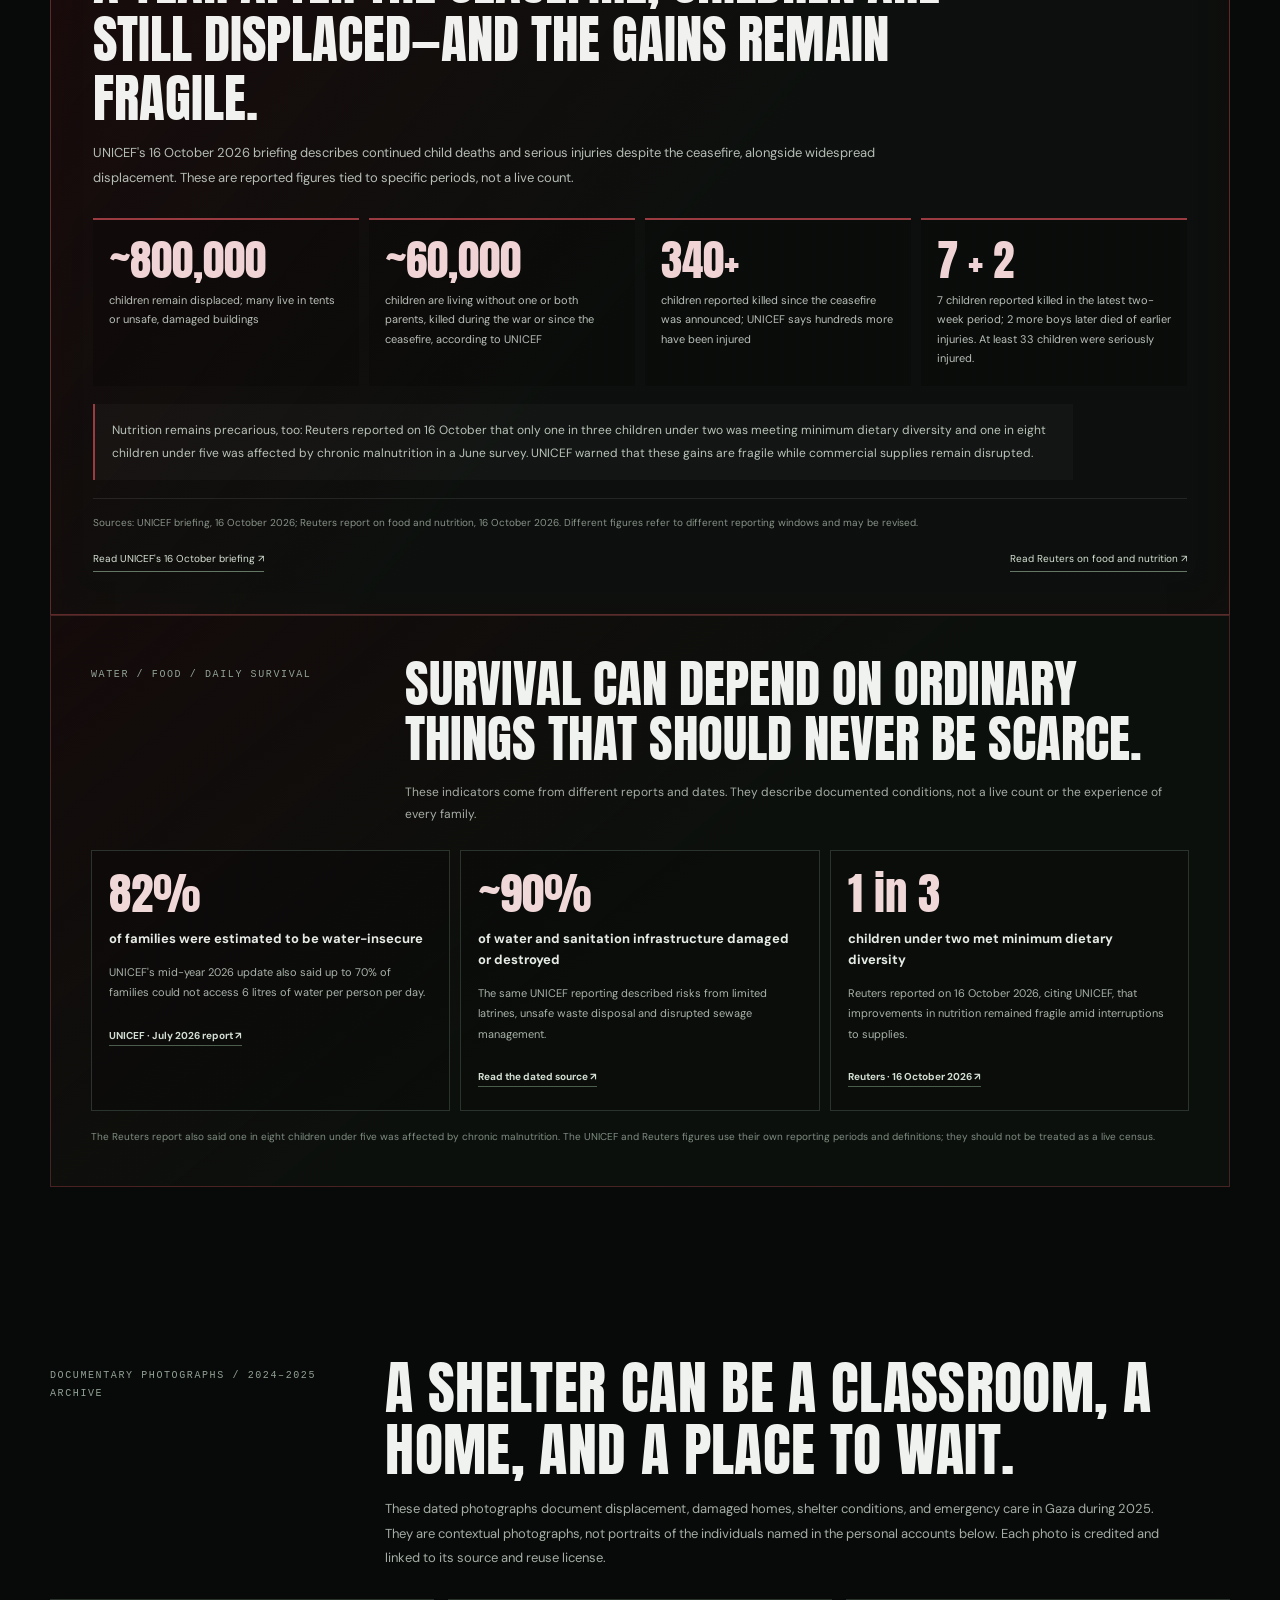
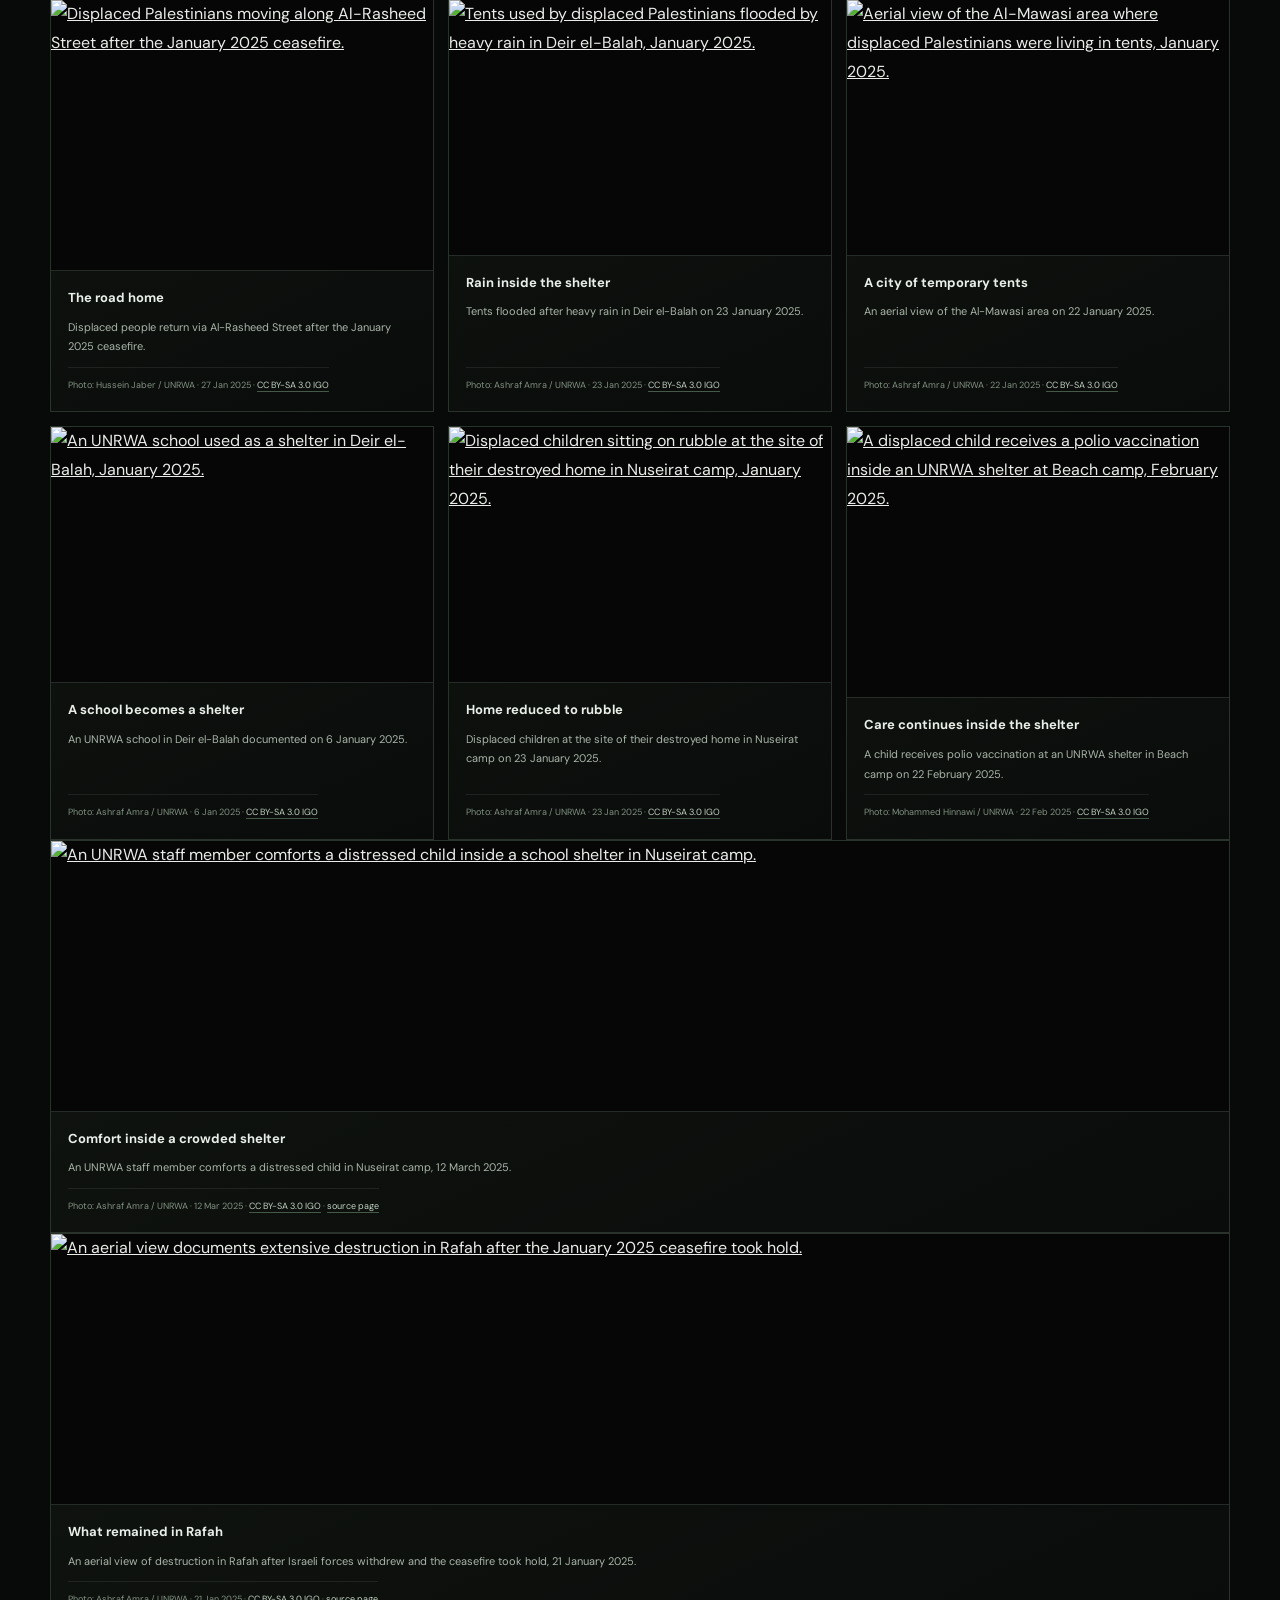
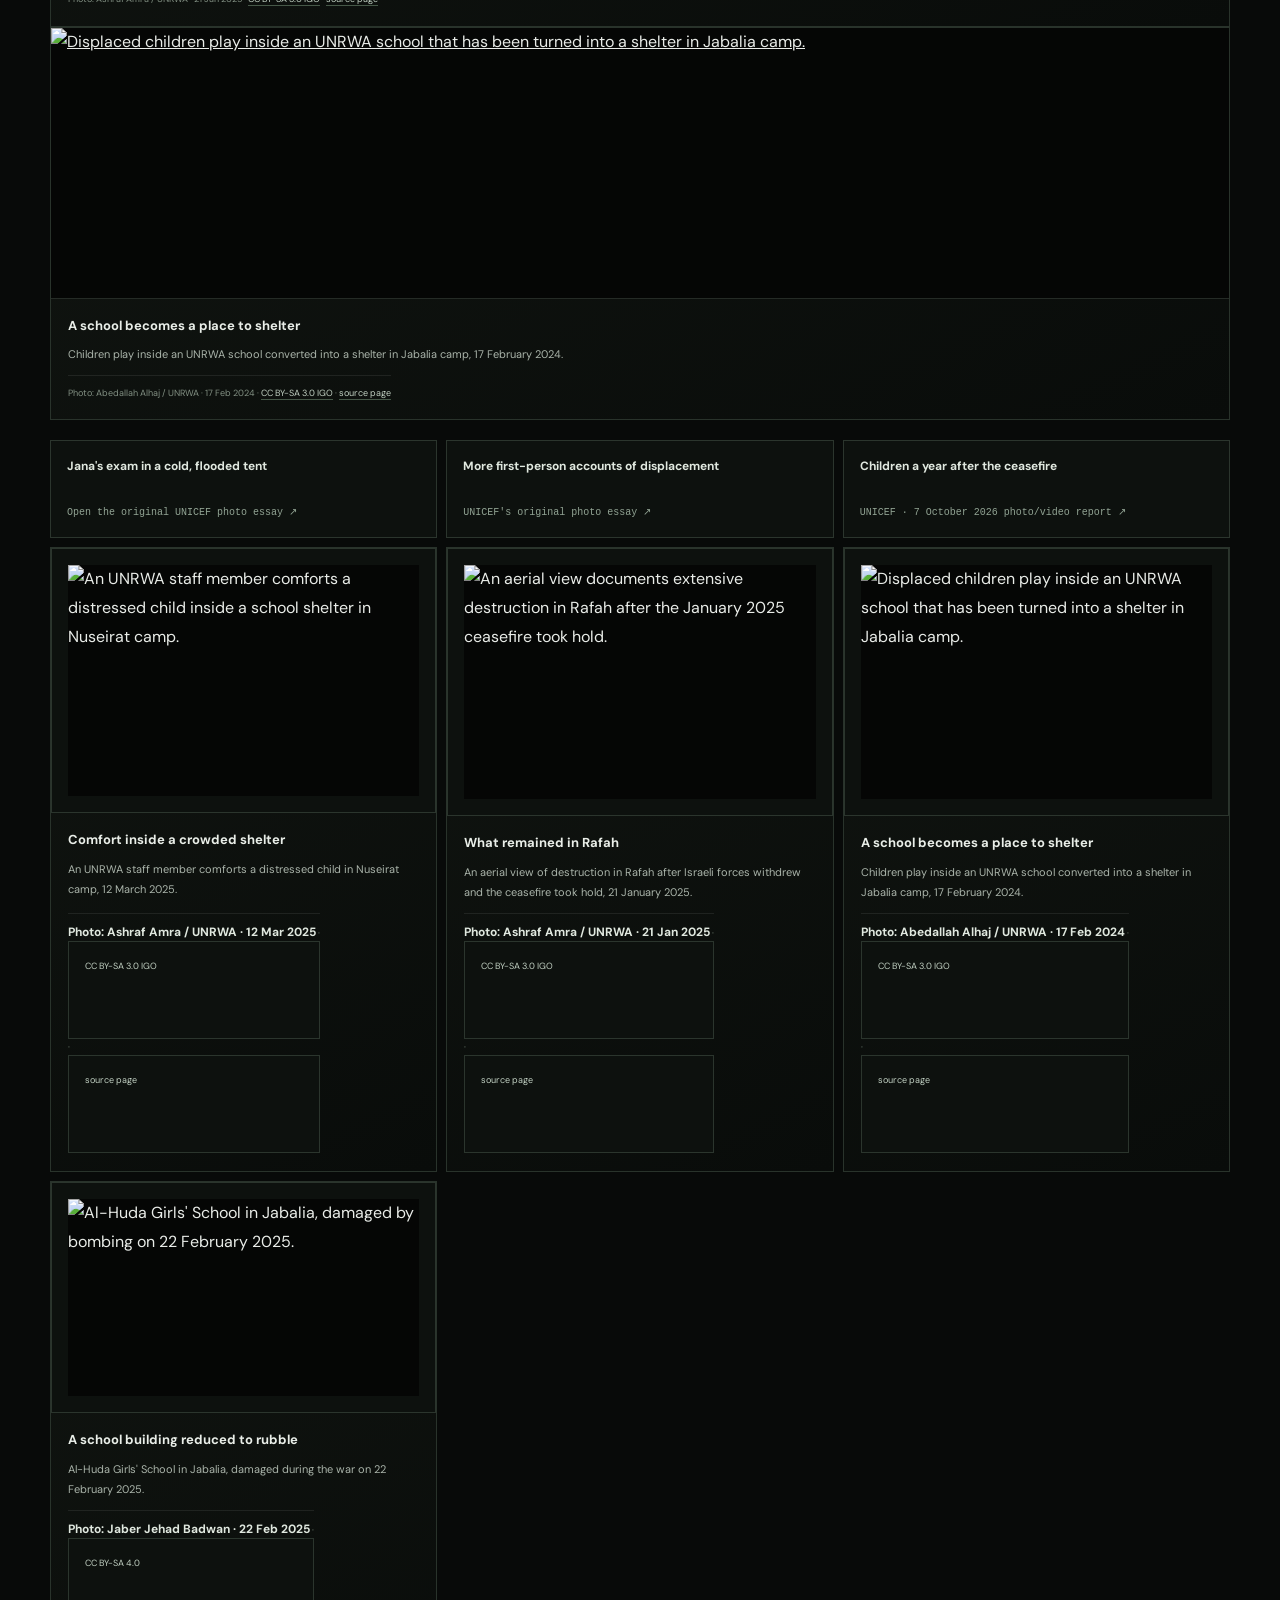
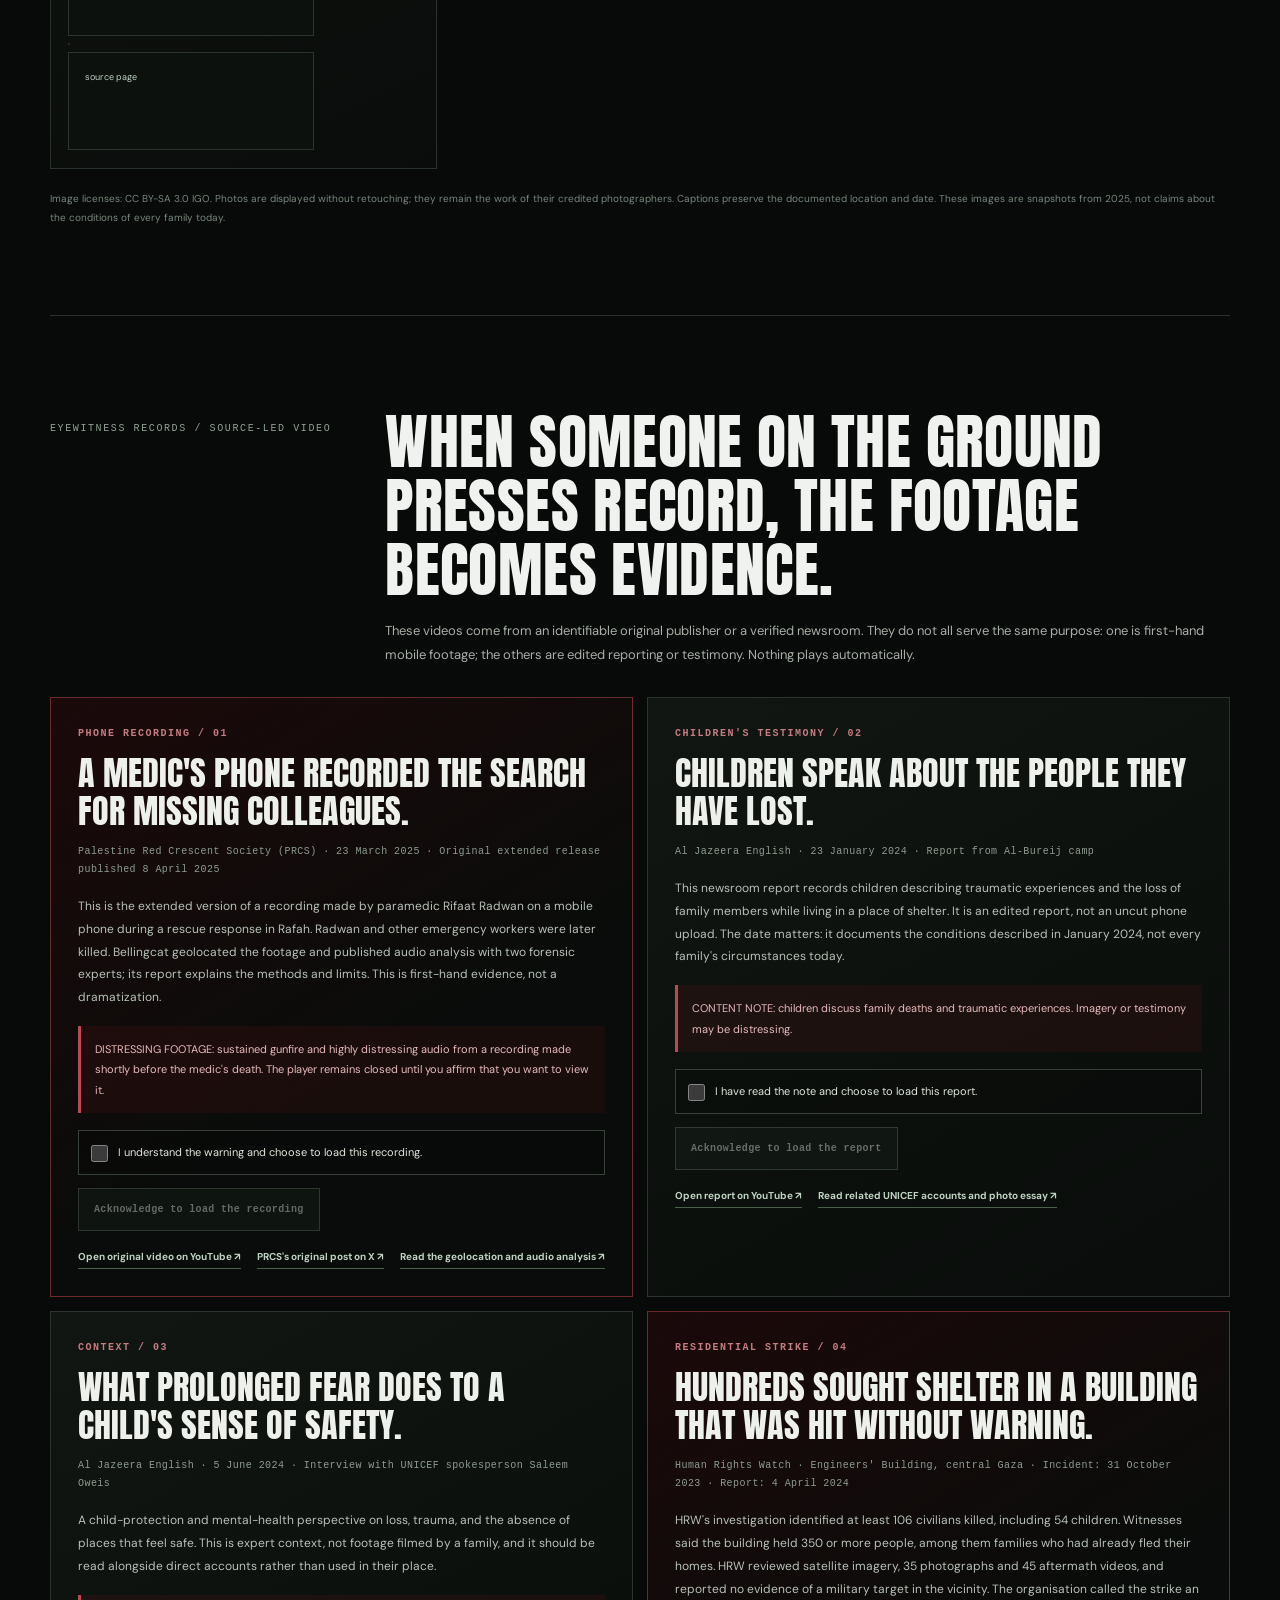
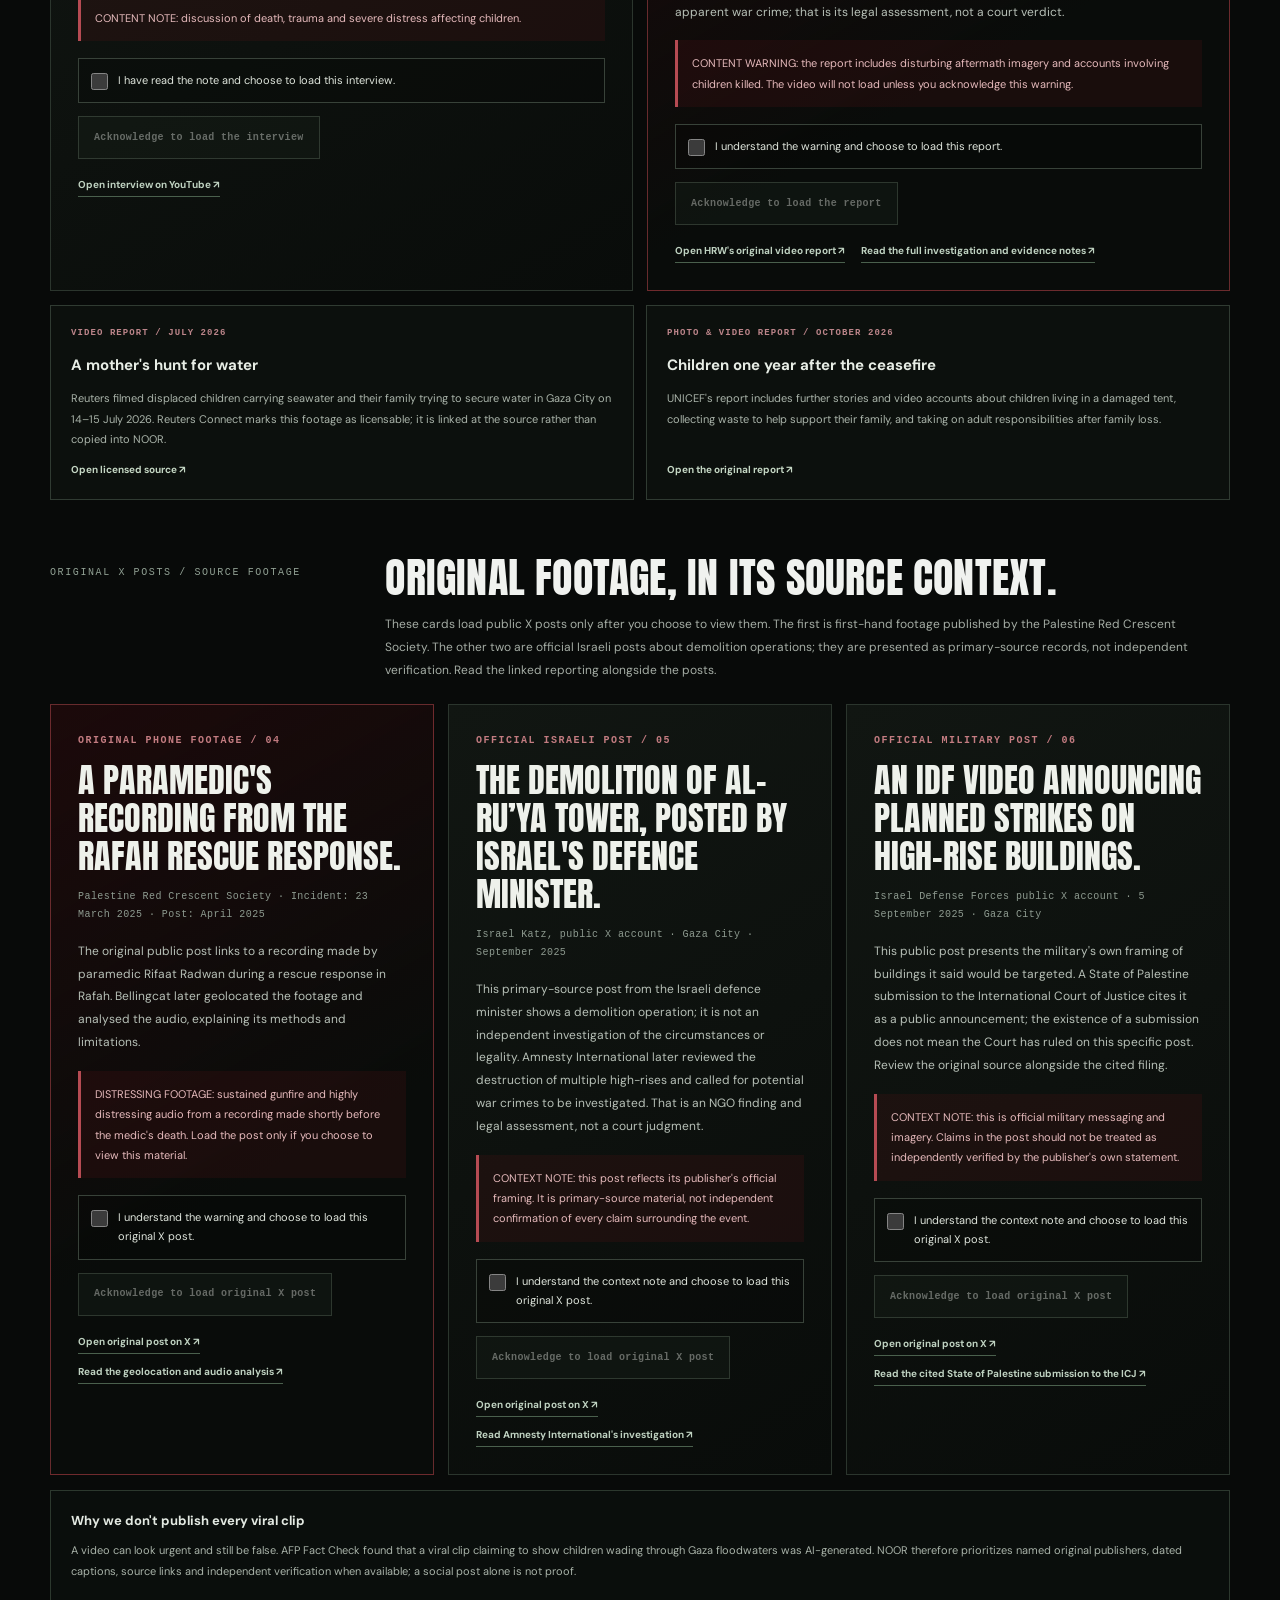
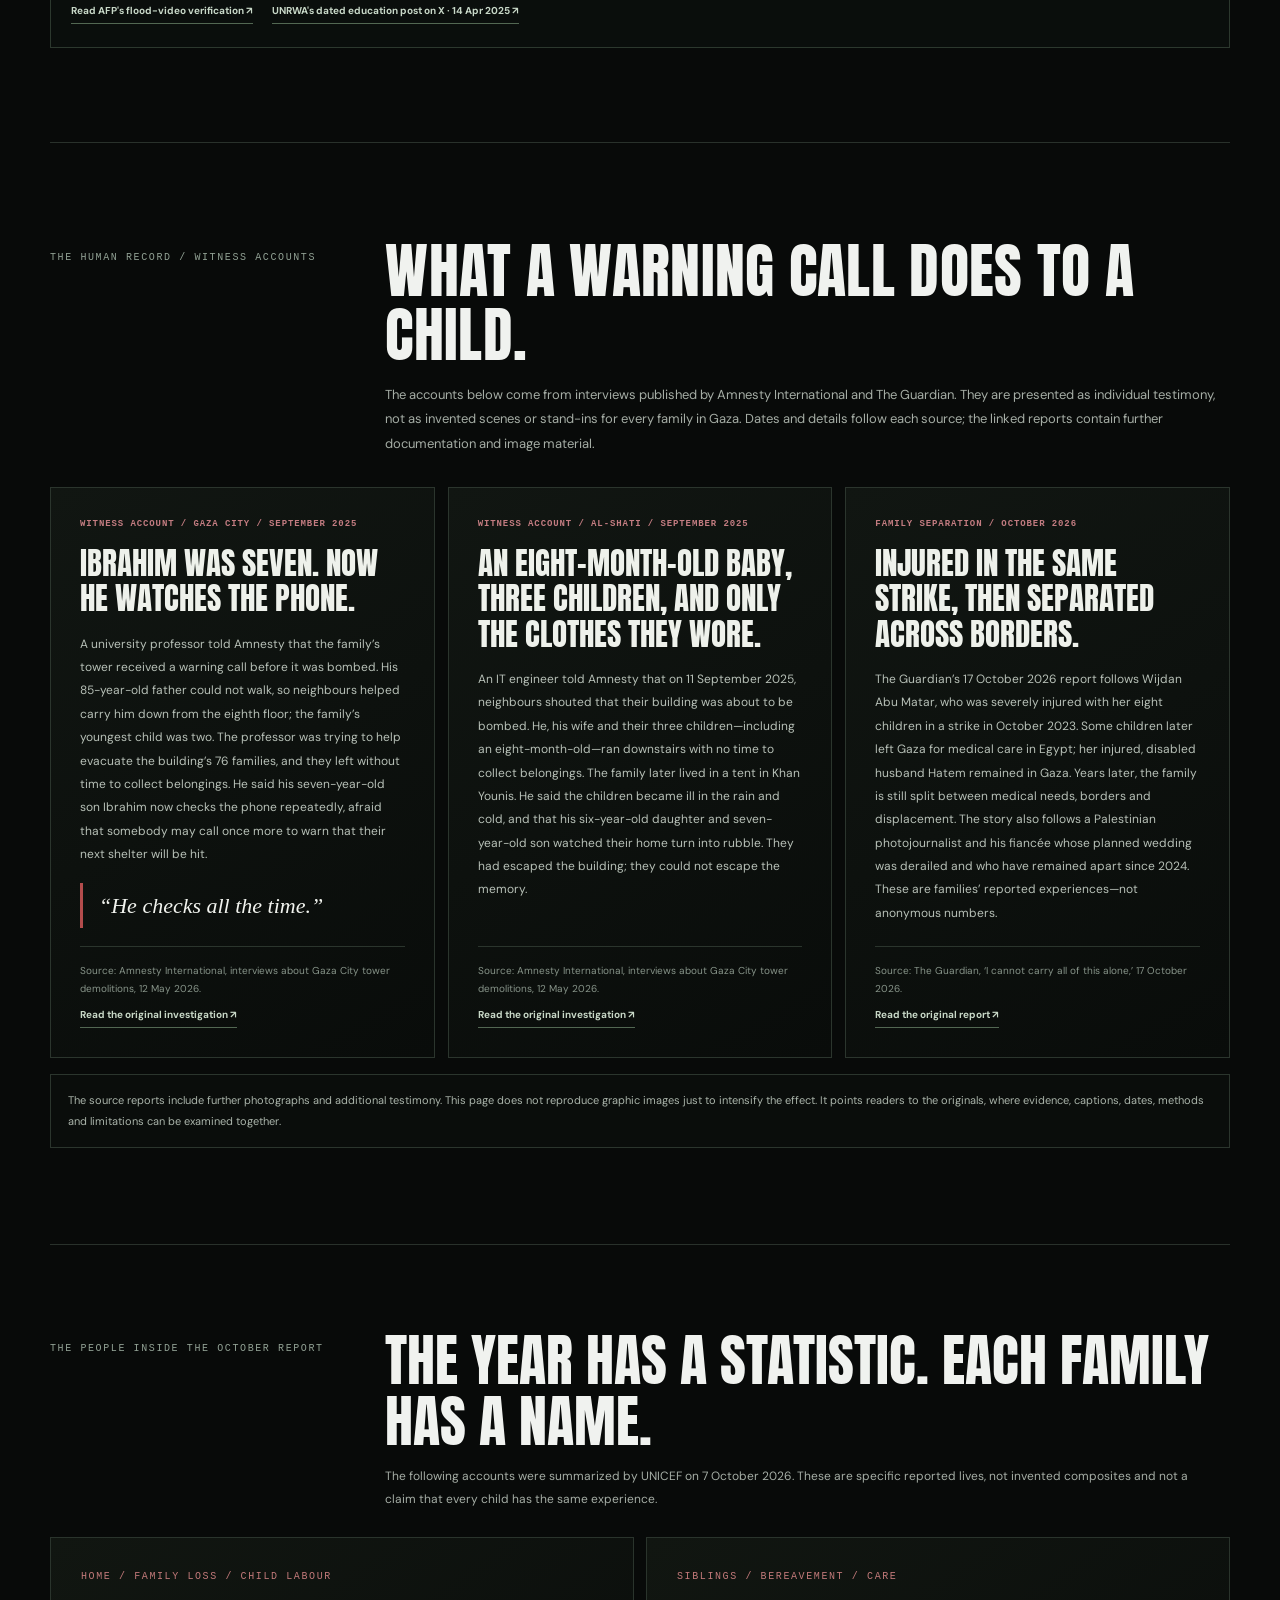
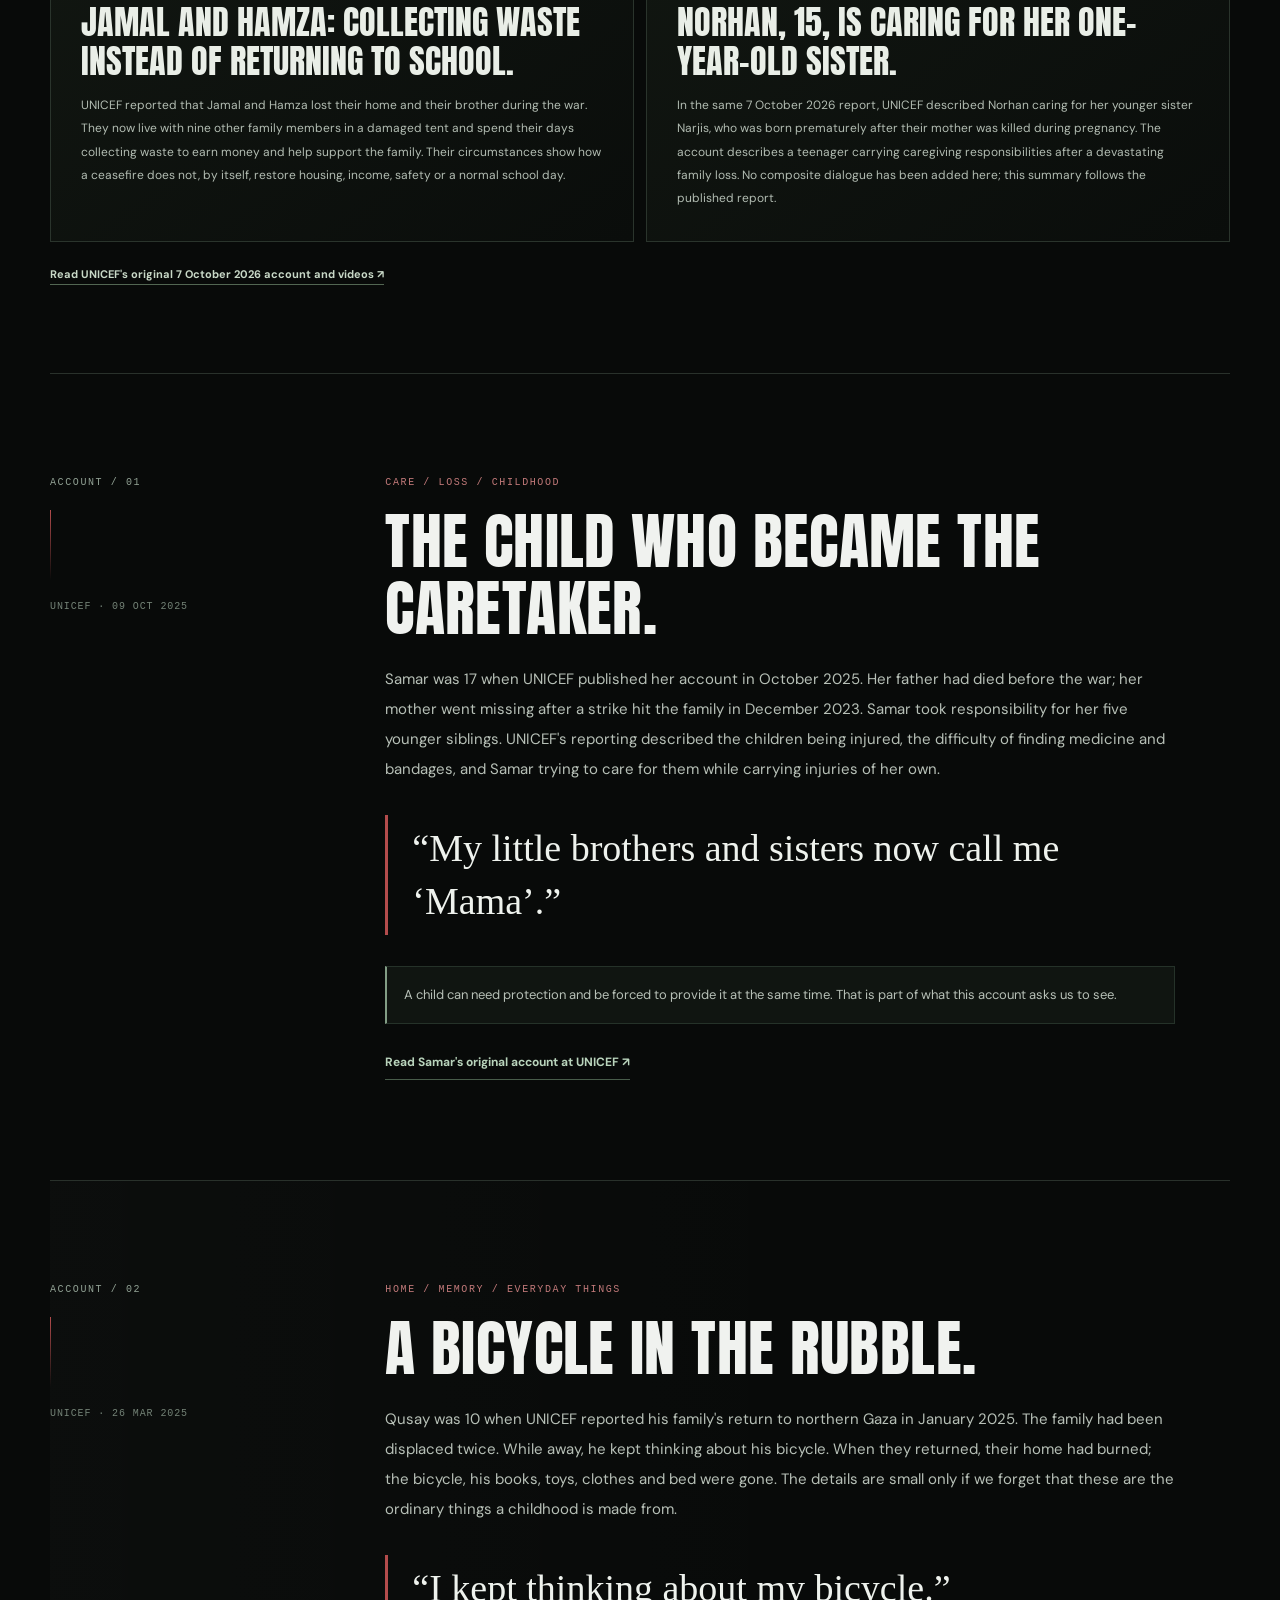
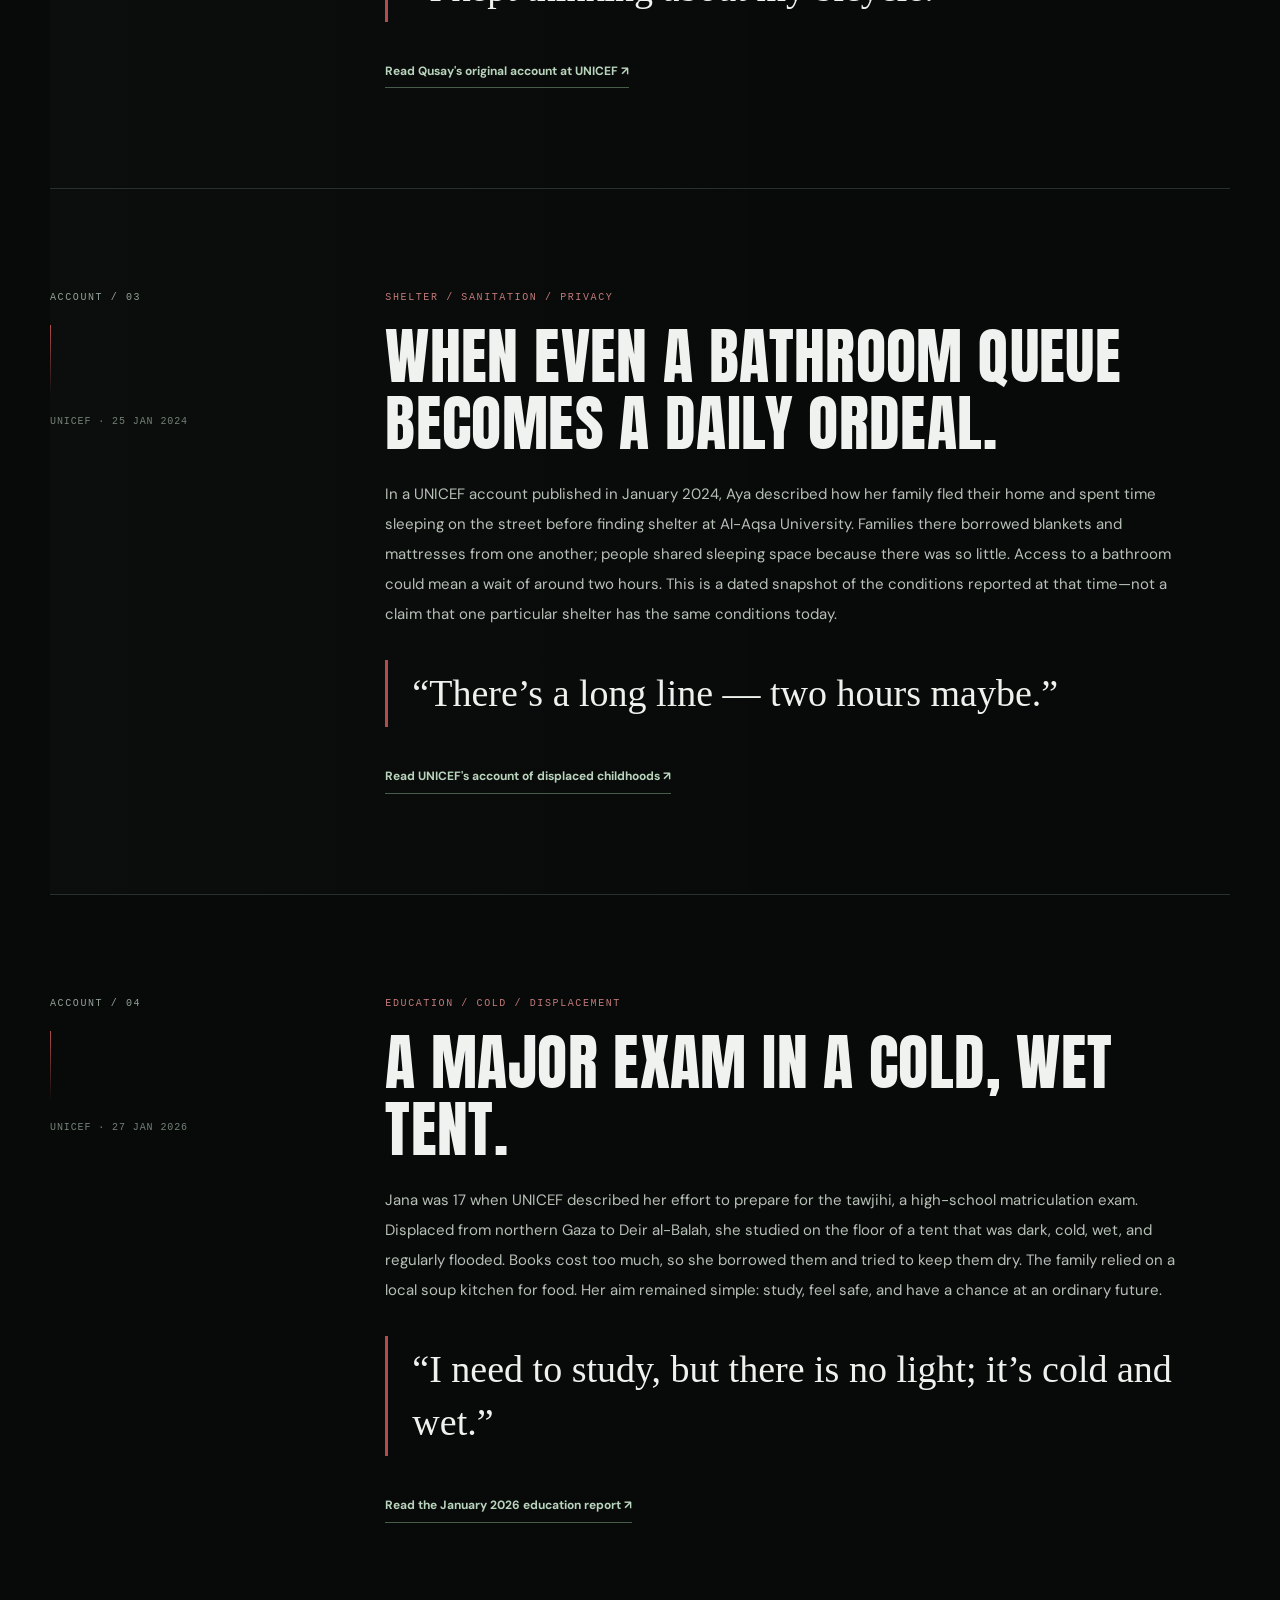
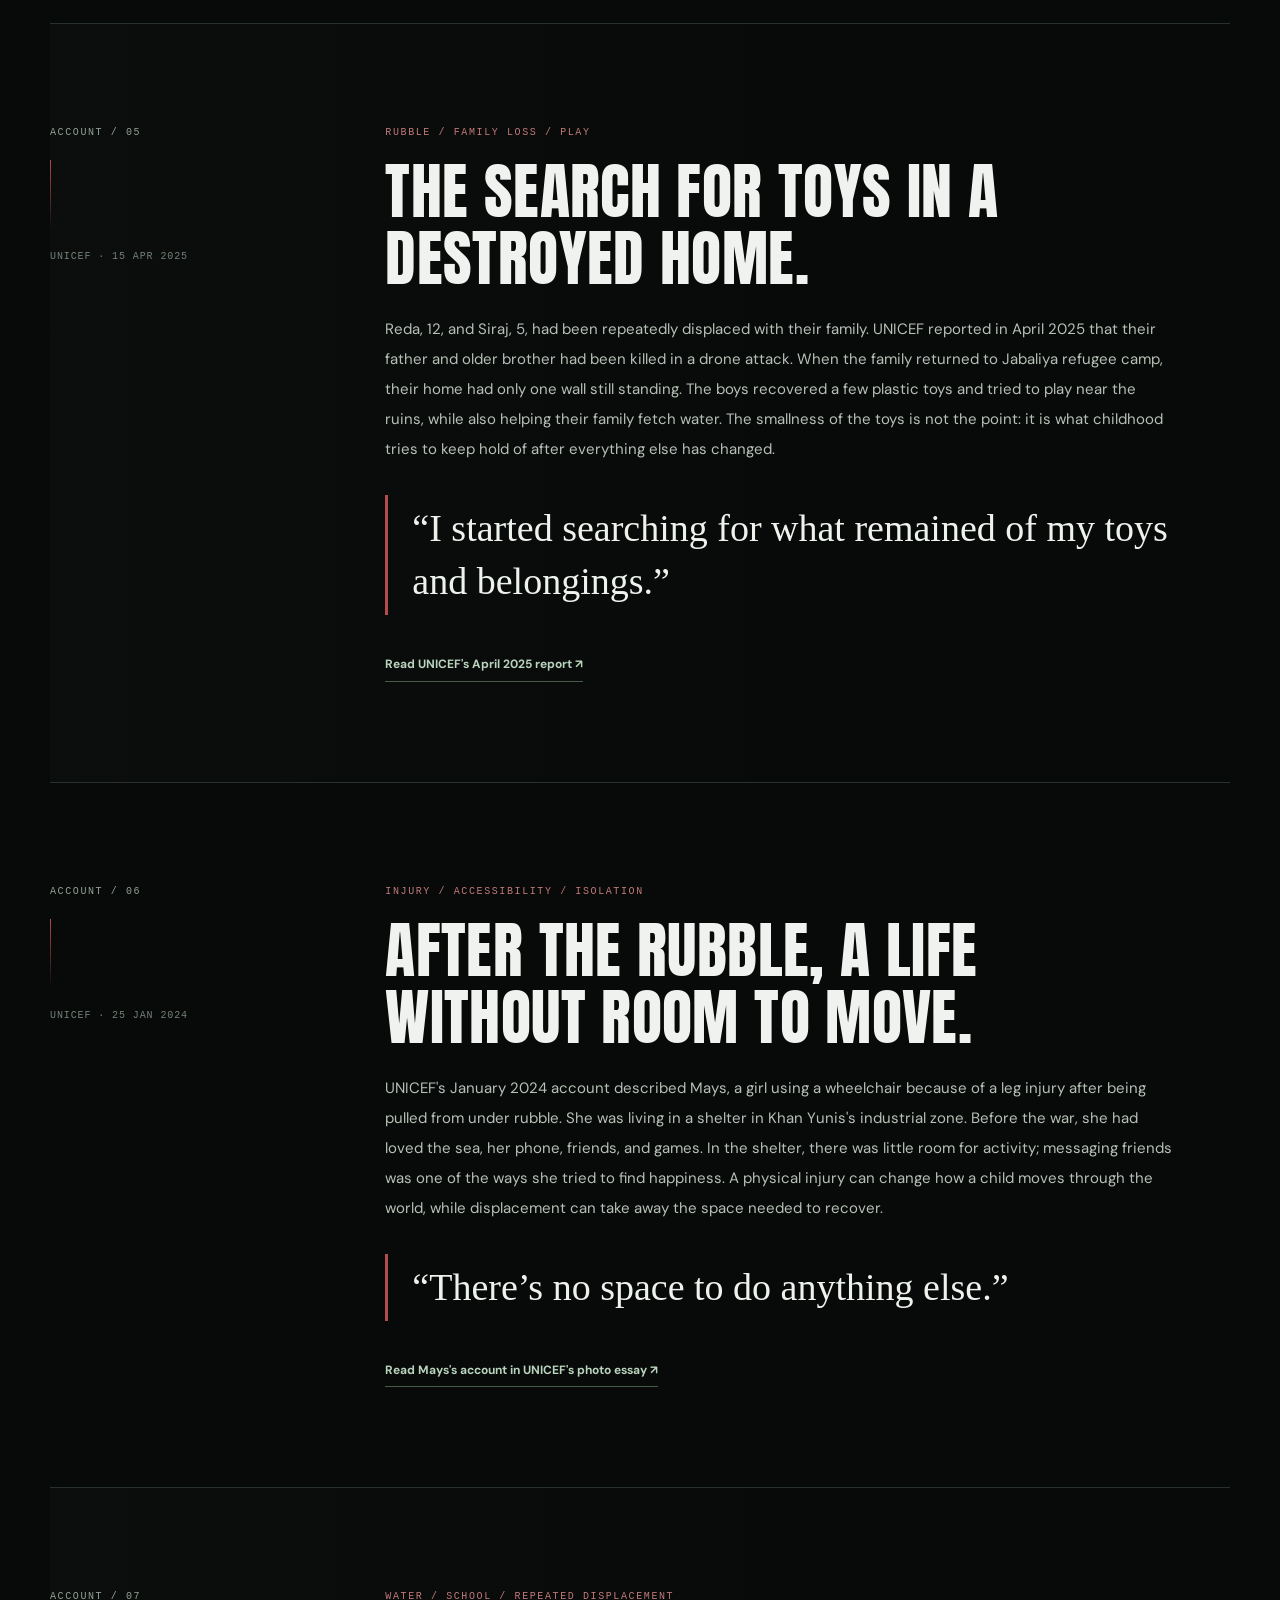
==== commit 1d246ffa: "Translate the remaining stats and case directory labels" ====
--- a/a-hard-pill-to-swallow.html
+++ b/a-hard-pill-to-swallow.html
@@ -155,7 +155,7 @@
             <a href="https://www.unicef.org/sop/reports/humanitarian-situation-update-analysis-response-needs-children-mid-year-2026" target="_blank" rel="noopener noreferrer" data-en="Read the dated source ↗" data-ar="اقرأ المصدر المؤرخ ↗">Read the dated source ↗</a>
           </article>
           <article class="story-survival-item">
-            <p class="story-survival-value" dir="ltr">1 in 3</p>
+            <p class="story-survival-value" dir="auto" data-en="1 in 3" data-ar="واحد من كل ثلاثة">1 in 3</p>
             <h3 data-en="children under two met minimum dietary diversity" data-ar="أطفال دون السنتين استوفوا الحد الأدنى من تنوع الغذاء">children under two met minimum dietary diversity</h3>
             <p data-en="Reuters reported on 16 October 2026, citing UNICEF, that improvements in nutrition remained fragile amid interruptions to supplies." data-ar="أفادت رويترز في 16 أكتوبر 2026، نقلاً عن اليونيسف، بأن التحسن الغذائي ظل هشاً في ظل تعطل الإمدادات.">Reuters reported on 16 October 2026, citing UNICEF, that improvements in nutrition remained fragile amid interruptions to supplies.</p>
             <a href="https://www.reuters.com/world/middle-east/un-says-gaza-malnutrition-gains-fragile-commercial-supplies-halt-2026-10-16/" target="_blank" rel="noopener noreferrer" data-en="Reuters · 16 October 2026 ↗" data-ar="رويترز · 16 أكتوبر 2026 ↗">Reuters · 16 October 2026 ↗</a>
@@ -764,7 +764,7 @@
             <a href="https://www.ochaopt.org/content/humanitarian-situation-report-2-october-2026" target="_blank" rel="noopener noreferrer" data-en="OCHA · 2 Oct 2026 ↗" data-ar="أوتشا · 2 أكتوبر 2026 ↗">OCHA · 2 Oct 2026 ↗</a>
           </article>
           <article class="story-stat">
-            <p class="story-stat-value" dir="ltr">Nearly 9 in 10</p>
+            <p class="story-stat-value" dir="auto" data-en="Nearly 9 in 10" data-ar="ما يقرب من 9 من كل 10">Nearly 9 in 10</p>
             <h3 data-en="children consulted needed psychosocial support" data-ar="من الأطفال الذين شملتهم المشاورات احتاجوا إلى دعم نفسي واجتماعي">children consulted needed psychosocial support</h3>
             <p data-en="A UNICEF mid-year 2026 report recorded this among the children consulted. It is not a survey of every child in Gaza." data-ar="سجّل تقرير اليونيسف لمنتصف عام 2026 هذه النتيجة بين الأطفال الذين شملتهم المشاورات، وليست مسحاً لكل أطفال غزة.">A UNICEF mid-year 2026 report recorded this among the children consulted. It is not a survey of every child in Gaza.</p>
             <a href="https://www.unicef.org/sop/reports/unicef-state-palestine-escalation-humanitarian-situation-report-no48" target="_blank" rel="noopener noreferrer" data-en="UNICEF · July 2026 report ↗" data-ar="اليونيسف · تقرير يوليو 2026 ↗">UNICEF · July 2026 report ↗</a>
@@ -815,10 +815,10 @@
         <h2 id="related-research-title" data-en="A story can lead to a wider record." data-ar="قد تقود الحكاية إلى سجل أوسع.">A story can lead to a wider record.</h2>
         <p data-en="Continue from personal accounts into source-linked investigations, reconstructions and legal records. Each dossier names its publisher and states what its sources do—and do not—establish." data-ar="انتقل من الحكايات الشخصية إلى التحقيقات المرتبطة بالمصادر وإعادة بناء الأحداث والسجلات القانونية. يذكر كل ملف ناشره ويوضح ما تثبته مصادره وما لا تثبته.">Continue from personal accounts into source-linked investigations, reconstructions and legal records. Each dossier names its publisher and states what its sources do—and do not—establish.</p>
         <div class="research-case-directory-grid">
-          <a href="case-hind-rajab.html"><span>CASE / CIVILIAN HARM</span>Hind Rajab and the rescue response ↗</a>
-          <a href="case-rescue-workers.html"><span>CASE / AID WORKERS</span>The Tal as-Sultan rescue convoy ↗</a>
-          <a href="case-engineers-building.html"><span>CASE / INVESTIGATION</span>The Engineers’ Building strike ↗</a>
-          <a href="case-school-shelters.html"><span>CASE / SHELTERS</span>Attacks on schools used as shelters ↗</a>
+          <a href="case-hind-rajab.html"><span data-en="CASE / CIVILIAN HARM" data-ar="ملف / أذى للمدنيين">CASE / CIVILIAN HARM</span><span class="research-case-title" data-en="Hind Rajab and the rescue response ↗" data-ar="هند رجب والاستجابة لطلب النجدة ↗">Hind Rajab and the rescue response ↗</span></a>
+          <a href="case-rescue-workers.html"><span data-en="CASE / AID WORKERS" data-ar="ملف / العاملون في الإغاثة">CASE / AID WORKERS</span><span class="research-case-title" data-en="The Tal as-Sultan rescue convoy ↗" data-ar="قافلة الإنقاذ في تل السلطان ↗">The Tal as-Sultan rescue convoy ↗</span></a>
+          <a href="case-engineers-building.html"><span data-en="CASE / INVESTIGATION" data-ar="ملف / تحقيق">CASE / INVESTIGATION</span><span class="research-case-title" data-en="The Engineers’ Building strike ↗" data-ar="الهجوم على مبنى المهندسين ↗">The Engineers’ Building strike ↗</span></a>
+          <a href="case-school-shelters.html"><span data-en="CASE / SHELTERS" data-ar="ملف / الملاجئ">CASE / SHELTERS</span><span class="research-case-title" data-en="Attacks on schools used as shelters ↗" data-ar="الهجمات على المدارس المستخدمة كملاجئ ↗">Attacks on schools used as shelters ↗</span></a>
         </div>
         <div class="research-page-links"><a class="research-page-link" href="evidence-archive.html" data-en="Search all source records ↗" data-ar="ابحث في كل السجلات ↗">Search all source records ↗</a><a class="research-page-link research-page-link-secondary" href="visual-evidence.html" data-en="Browse visual material ↗" data-ar="تصفّح المواد المرئية ↗">Browse visual material ↗</a><a class="research-page-link research-page-link-secondary" href="legal-record.html" data-en="Open legal record ↗" data-ar="افتح السجل القانوني ↗">Open legal record ↗</a></div>
       </section>
--- a/css/story.css
+++ b/css/story.css
@@ -13,6 +13,8 @@
 .story-header-actions{display:flex;align-items:center;gap:18px}
 .story-header-label,.story-index,.story-source-date,.story-eyebrow{font-family:"Courier New",monospace;font-size:10px;letter-spacing:.16em;color:#91a194}
 .story-language{min-height:38px;padding:0 12px;border:1px solid #354037;background:#101511;color:var(--story-text);border-radius:2px;font-weight:700;font-size:11px;cursor:pointer}
+.story-language{font-family:inherit;max-width:140px;appearance:auto;color-scheme:dark;text-align:start}
+.story-language option{background:#101511;color:var(--story-text)}
 .story-back{color:#c7d4c9;font-size:11px;font-weight:700;text-decoration:none;border-bottom:1px solid #526354;padding-bottom:4px}
 .story-back:hover,.story-source-link:hover,.story-footer>a:hover{color:#fff;border-color:var(--story-green)}
 .story-hero{position:relative;isolation:isolate;overflow:hidden;padding:clamp(70px,10vw,142px) 0 clamp(48px,7vw,85px);border-bottom:1px solid var(--story-line)}
